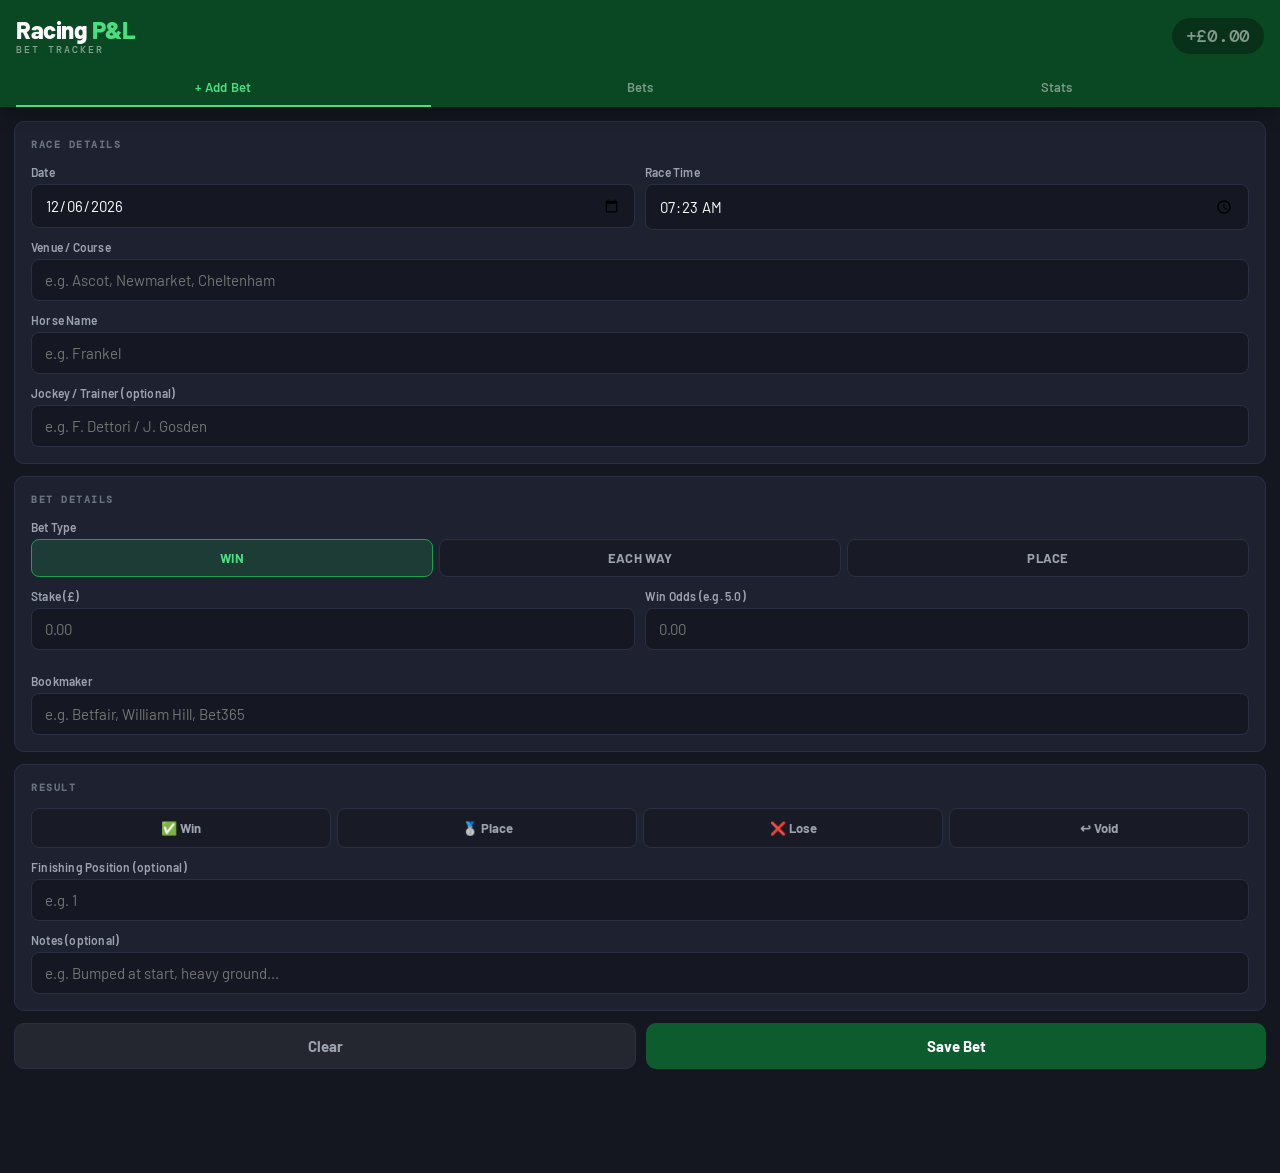
==== index.html @ 557e51cf "Rename racing-pl.html to index.html" ====
<!DOCTYPE html>
<html lang="en">
<head>
<meta charset="UTF-8">
<meta name="viewport" content="width=device-width, initial-scale=1.0, maximum-scale=1.0, user-scalable=no">
<meta name="apple-mobile-web-app-capable" content="yes">
<meta name="apple-mobile-web-app-status-bar-style" content="black-translucent">
<title>Racing P&L</title>
<style>
@import url('https://fonts.googleapis.com/css2?family=DM+Mono:ital,wght@0,300;0,400;0,500;1,400&family=Barlow:wght@400;500;600;700;800&display=swap');

:root {
  --turf:    #0d5c2e;
  --turf2:   #0a4824;
  --green:   #16a34a;
  --red:     #dc2626;
  --gold:    #ca8a04;
  --gold-lt: #fef9c3;
  --ink:     #0c0e12;
  --dark:    #141720;
  --card:    #1e2230;
  --line:    #2a2f42;
  --mist:    #6b7280;
  --fog:     #9ca3af;
  --paper:   #f4f6fb;
  --white:   #ffffff;
  --radius:  10px;
}

* { box-sizing: border-box; margin: 0; padding: 0; -webkit-tap-highlight-color: transparent; }

body {
  font-family: 'Barlow', sans-serif;
  background: var(--dark);
  color: var(--white);
  min-height: 100vh;
  padding-bottom: 90px;
}

/* ── HEADER ── */
header {
  background: var(--turf2);
  padding: 18px 16px 0;
  position: sticky;
  top: 0;
  z-index: 100;
  box-shadow: 0 2px 20px rgba(0,0,0,0.4);
}
.header-top {
  display: flex;
  justify-content: space-between;
  align-items: flex-start;
  margin-bottom: 14px;
}
.wordmark {
  font-size: 24px;
  font-weight: 800;
  letter-spacing: -0.5px;
  line-height: 1;
}
.wordmark em {
  font-style: normal;
  color: #4ade80;
}
.wordmark span {
  display: block;
  font-size: 10px;
  font-weight: 500;
  letter-spacing: 2px;
  text-transform: uppercase;
  color: rgba(255,255,255,0.5);
  margin-top: 3px;
  font-family: 'DM Mono', monospace;
}
.pl-pill {
  font-family: 'DM Mono', monospace;
  font-size: 18px;
  font-weight: 500;
  padding: 6px 14px;
  border-radius: 30px;
  background: rgba(0,0,0,0.3);
  letter-spacing: -0.3px;
}
.pl-pill.pos { color: #4ade80; }
.pl-pill.neg { color: #f87171; }
.pl-pill.zero { color: rgba(255,255,255,0.5); }

.tabs {
  display: flex;
  gap: 2px;
}
.tab {
  flex: 1;
  padding: 10px 4px;
  font-family: 'Barlow', sans-serif;
  font-size: 13px;
  font-weight: 600;
  color: rgba(255,255,255,0.45);
  background: none;
  border: none;
  border-bottom: 2px solid transparent;
  cursor: pointer;
  transition: all 0.2s;
  letter-spacing: 0.2px;
}
.tab.active {
  color: #4ade80;
  border-bottom-color: #4ade80;
}

/* ── VIEWS ── */
.view { display: none; padding: 14px; }
.view.active { display: block; }

/* ── CARDS ── */
.card {
  background: var(--card);
  border-radius: var(--radius);
  padding: 16px;
  margin-bottom: 12px;
  border: 1px solid var(--line);
}
.card-title {
  font-size: 10px;
  font-weight: 600;
  text-transform: uppercase;
  letter-spacing: 1.5px;
  color: var(--mist);
  font-family: 'DM Mono', monospace;
  margin-bottom: 14px;
}

/* ── FIELDS ── */
.field { margin-bottom: 12px; }
.field:last-child { margin-bottom: 0; }
label {
  display: block;
  font-size: 12px;
  font-weight: 600;
  color: var(--fog);
  margin-bottom: 5px;
  letter-spacing: 0.2px;
}
input[type="text"],
input[type="number"],
input[type="date"],
input[type="time"],
select {
  width: 100%;
  padding: 11px 13px;
  border: 1.5px solid var(--line);
  border-radius: 8px;
  font-family: 'Barlow', sans-serif;
  font-size: 15px;
  color: var(--white);
  background: rgba(0,0,0,0.3);
  outline: none;
  transition: border-color 0.15s;
  -webkit-appearance: none;
}
input:focus, select:focus {
  border-color: #4ade80;
  box-shadow: 0 0 0 3px rgba(74,222,128,0.12);
}
select option { background: var(--dark); color: var(--white); }

.row-2 { display: grid; grid-template-columns: 1fr 1fr; gap: 10px; }
.row-3 { display: grid; grid-template-columns: 1fr 1fr 1fr; gap: 8px; }

/* ── BET TYPE TOGGLE ── */
.bet-type-row {
  display: flex;
  gap: 6px;
  margin-bottom: 12px;
}
.bet-type-btn {
  flex: 1;
  padding: 10px 6px;
  border-radius: 8px;
  border: 1.5px solid var(--line);
  font-family: 'Barlow', sans-serif;
  font-size: 13px;
  font-weight: 700;
  cursor: pointer;
  background: rgba(0,0,0,0.2);
  color: var(--fog);
  transition: all 0.15s;
  letter-spacing: 0.3px;
}
.bet-type-btn.active-win   { background: rgba(22,163,74,0.2);  border-color: var(--green); color: #4ade80; }
.bet-type-btn.active-ew    { background: rgba(202,138,4,0.2);  border-color: var(--gold);  color: #fbbf24; }
.bet-type-btn.active-place { background: rgba(59,130,246,0.2); border-color: #3b82f6;      color: #60a5fa; }

/* ── RESULT BUTTONS ── */
.result-row { display: flex; gap: 6px; }
.result-btn {
  flex: 1;
  padding: 11px 4px;
  border-radius: 8px;
  border: 1.5px solid var(--line);
  font-family: 'Barlow', sans-serif;
  font-size: 13px;
  font-weight: 700;
  cursor: pointer;
  background: rgba(0,0,0,0.2);
  color: var(--fog);
  transition: all 0.15s;
}
.result-btn.sel-win   { background: rgba(22,163,74,0.25);  border-color: var(--green); color: #4ade80; }
.result-btn.sel-place { background: rgba(202,138,4,0.25);  border-color: var(--gold);  color: #fbbf24; }
.result-btn.sel-lose  { background: rgba(220,38,38,0.25);  border-color: var(--red);   color: #f87171; }
.result-btn.sel-void  { background: rgba(107,114,128,0.25);border-color: var(--mist);  color: var(--fog); }

/* ── E/W SECTION ── */
.ew-box {
  background: rgba(202,138,4,0.08);
  border: 1px solid rgba(202,138,4,0.25);
  border-radius: 8px;
  padding: 12px;
  margin-top: 10px;
}
.ew-box .card-title { color: #fbbf24; margin-bottom: 10px; }

/* ── RETURN PREVIEW ── */
.return-preview {
  background: rgba(74,222,128,0.08);
  border: 1px solid rgba(74,222,128,0.2);
  border-radius: 8px;
  padding: 12px 14px;
  margin-top: 10px;
  display: flex;
  justify-content: space-between;
  align-items: center;
}
.return-preview .lbl { font-size: 12px; color: var(--fog); font-weight: 600; }
.return-preview .val {
  font-family: 'DM Mono', monospace;
  font-size: 18px;
  font-weight: 500;
  color: #4ade80;
}

/* ── BUTTONS ── */
.btn-row { display: flex; gap: 10px; margin-top: 4px; }
.btn {
  flex: 1;
  padding: 13px;
  border-radius: 10px;
  border: none;
  font-family: 'Barlow', sans-serif;
  font-size: 15px;
  font-weight: 700;
  cursor: pointer;
  transition: all 0.15s;
}
.btn-primary { background: var(--turf); color: var(--white); }
.btn-primary:active { background: var(--turf2); }
.btn-ghost { background: rgba(255,255,255,0.07); color: var(--fog); border: 1.5px solid var(--line); }
.btn-danger { background: rgba(220,38,38,0.15); color: #f87171; border: 1.5px solid rgba(220,38,38,0.3); }

/* ── TOAST ── */
.toast {
  position: fixed;
  bottom: 100px;
  left: 50%;
  transform: translateX(-50%) translateY(16px);
  background: var(--card);
  color: var(--white);
  border: 1px solid var(--line);
  padding: 10px 20px;
  border-radius: 30px;
  font-size: 13px;
  font-weight: 600;
  opacity: 0;
  transition: all 0.25s;
  pointer-events: none;
  white-space: nowrap;
  z-index: 300;
}
.toast.show { opacity: 1; transform: translateX(-50%) translateY(0); }

/* ── STATS STRIP ── */
.stats-strip {
  display: grid;
  grid-template-columns: repeat(4, 1fr);
  gap: 8px;
  margin-bottom: 12px;
}
.stat-box {
  background: var(--card);
  border: 1px solid var(--line);
  border-radius: var(--radius);
  padding: 12px 8px;
  text-align: center;
}
.stat-num {
  font-family: 'DM Mono', monospace;
  font-size: 17px;
  font-weight: 500;
  line-height: 1;
  margin-bottom: 4px;
}
.stat-num.pos { color: #4ade80; }
.stat-num.neg { color: #f87171; }
.stat-num.neu { color: var(--white); }
.stat-lbl {
  font-size: 9px;
  font-weight: 600;
  text-transform: uppercase;
  letter-spacing: 0.8px;
  color: var(--mist);
}

/* ── BET LIST ── */
.search-bar { position: relative; margin-bottom: 10px; }
.search-bar input { padding-left: 36px; }
.search-icon {
  position: absolute;
  left: 11px;
  top: 50%;
  transform: translateY(-50%);
  color: var(--mist);
  pointer-events: none;
}
.filter-row {
  display: flex;
  gap: 6px;
  overflow-x: auto;
  margin-bottom: 12px;
  padding-bottom: 2px;
  scrollbar-width: none;
}
.filter-row::-webkit-scrollbar { display: none; }
.fchip {
  flex-shrink: 0;
  padding: 5px 12px;
  border-radius: 20px;
  border: 1.5px solid var(--line);
  font-size: 12px;
  font-weight: 600;
  color: var(--fog);
  background: var(--card);
  cursor: pointer;
  transition: all 0.15s;
}
.fchip.active { background: var(--turf); color: var(--white); border-color: var(--turf); }

.bet-card {
  background: var(--card);
  border: 1px solid var(--line);
  border-radius: var(--radius);
  padding: 14px;
  margin-bottom: 10px;
  cursor: pointer;
  transition: transform 0.1s;
  border-left: 4px solid var(--line);
}
.bet-card:active { transform: scale(0.99); }
.bet-card.win   { border-left-color: var(--green); }
.bet-card.place { border-left-color: var(--gold); }
.bet-card.lose  { border-left-color: var(--red); }
.bet-card.void  { border-left-color: var(--mist); }

.bc-top {
  display: flex;
  justify-content: space-between;
  align-items: flex-start;
  margin-bottom: 6px;
}
.bc-horse {
  font-size: 16px;
  font-weight: 700;
  flex: 1;
  padding-right: 8px;
  line-height: 1.2;
}
.bc-pl {
  font-family: 'DM Mono', monospace;
  font-size: 16px;
  font-weight: 500;
  white-space: nowrap;
}
.bc-pl.pos { color: #4ade80; }
.bc-pl.neg { color: #f87171; }
.bc-pl.neu { color: var(--fog); }

.bc-meta {
  font-size: 12px;
  color: var(--mist);
  margin-bottom: 6px;
  font-family: 'DM Mono', monospace;
}
.bc-row {
  display: flex;
  gap: 6px;
  flex-wrap: wrap;
}
.bc-badge {
  font-size: 11px;
  font-weight: 700;
  padding: 2px 8px;
  border-radius: 6px;
  font-family: 'DM Mono', monospace;
  letter-spacing: 0.3px;
}
.badge-win   { background: rgba(22,163,74,0.2);  color: #4ade80; }
.badge-place { background: rgba(202,138,4,0.2);  color: #fbbf24; }
.badge-lose  { background: rgba(220,38,38,0.2);  color: #f87171; }
.badge-void  { background: rgba(107,114,128,0.2);color: var(--fog); }
.badge-ew    { background: rgba(202,138,4,0.15); color: #fbbf24; }
.badge-type  { background: rgba(255,255,255,0.07); color: var(--fog); }

/* ── EMPTY STATE ── */
.empty-state {
  text-align: center;
  padding: 60px 20px;
  color: var(--mist);
}
.empty-state .icon { font-size: 48px; margin-bottom: 14px; opacity: 0.4; }
.empty-state h3 { font-size: 16px; font-weight: 700; margin-bottom: 6px; color: var(--fog); }
.empty-state p  { font-size: 13px; }

/* ── DETAIL ── */
.back-btn {
  display: flex;
  align-items: center;
  gap: 6px;
  background: none;
  border: none;
  font-family: 'Barlow', sans-serif;
  font-size: 14px;
  font-weight: 600;
  color: #4ade80;
  cursor: pointer;
  padding: 0;
  margin-bottom: 16px;
}
.detail-hero {
  background: linear-gradient(135deg, var(--turf2), #0f2d1a);
  border: 1px solid rgba(74,222,128,0.15);
  border-radius: var(--radius);
  padding: 20px;
  margin-bottom: 12px;
}
.dh-horse { font-size: 22px; font-weight: 800; margin-bottom: 4px; }
.dh-meta  { font-size: 13px; color: rgba(255,255,255,0.55); font-family: 'DM Mono', monospace; }
.dh-pl {
  font-family: 'DM Mono', monospace;
  font-size: 36px;
  font-weight: 400;
  margin-top: 14px;
  line-height: 1;
}
.dh-pl.pos { color: #4ade80; }
.dh-pl.neg { color: #f87171; }
.dh-pl.neu { color: var(--fog); }

.detail-row {
  display: flex;
  justify-content: space-between;
  align-items: center;
  padding: 11px 0;
  border-bottom: 1px solid var(--line);
  font-size: 14px;
}
.detail-row:last-child { border-bottom: none; }
.dr-label { color: var(--mist); font-weight: 600; font-size: 12px; }
.dr-value { font-weight: 600; font-family: 'DM Mono', monospace; font-size: 14px; }

/* ── MODAL ── */
.modal-overlay {
  display: none;
  position: fixed;
  inset: 0;
  background: rgba(0,0,0,0.65);
  z-index: 300;
  align-items: flex-end;
}
.modal-overlay.open { display: flex; }
.modal {
  background: var(--card);
  border: 1px solid var(--line);
  border-radius: 20px 20px 0 0;
  padding: 20px;
  width: 100%;
}
.modal h3 { font-size: 16px; font-weight: 700; margin-bottom: 14px; }
.modal-actions { display: flex; flex-direction: column; gap: 8px; }

/* ── P&L CHART ── */
.pl-chart-wrap {
  position: relative;
  height: 120px;
  margin: 4px 0 8px;
}
canvas#plChart { width: 100% !important; height: 120px !important; }

/* ── VENUE BREAKDOWN ── */
.venue-row {
  display: flex;
  justify-content: space-between;
  align-items: center;
  padding: 9px 0;
  border-bottom: 1px solid var(--line);
  font-size: 13px;
}
.venue-row:last-child { border-bottom: none; }
.vr-name { font-weight: 600; }
.vr-stats { font-family: 'DM Mono', monospace; font-size: 12px; color: var(--mist); }
.vr-pl { font-family: 'DM Mono', monospace; font-size: 13px; font-weight: 500; }
.vr-pl.pos { color: #4ade80; }
.vr-pl.neg { color: #f87171; }
</style>
</head>
<body>

<header>
  <div class="header-top">
    <div class="wordmark">
      Racing <em>P&L</em>
      <span>Bet Tracker</span>
    </div>
    <div class="pl-pill zero" id="headerPL">£0.00</div>
  </div>
  <div class="tabs">
    <button class="tab active" onclick="switchTab('add')">+ Add Bet</button>
    <button class="tab" onclick="switchTab('bets')">Bets</button>
    <button class="tab" onclick="switchTab('stats')">Stats</button>
  </div>
</header>

<!-- ══════════════════════════════
     TAB 1 — ADD BET
══════════════════════════════ -->
<div class="view active" id="view-add">

  <div class="card">
    <div class="card-title">Race Details</div>

    <div class="row-2">
      <div class="field">
        <label>Date</label>
        <input type="date" id="f-date">
      </div>
      <div class="field">
        <label>Race Time</label>
        <input type="time" id="f-time">
      </div>
    </div>

    <div class="field">
      <label>Venue / Course</label>
      <input type="text" id="f-venue" placeholder="e.g. Ascot, Newmarket, Cheltenham" list="venue-list">
      <datalist id="venue-list">
        <option>Ascot</option><option>Cheltenham</option><option>Newmarket</option>
        <option>Epsom</option><option>Goodwood</option><option>Sandown</option>
        <option>Kempton</option><option>Haydock</option><option>York</option>
        <option>Doncaster</option><option>Leicester</option><option>Lingfield</option>
        <option>Windsor</option><option>Brighton</option><option>Chepstow</option>
        <option>Exeter</option><option>Huntingdon</option><option>Nottingham</option>
      </datalist>
    </div>

    <div class="field">
      <label>Horse Name</label>
      <input type="text" id="f-horse" placeholder="e.g. Frankel">
    </div>

    <div class="field">
      <label>Jockey / Trainer (optional)</label>
      <input type="text" id="f-jockey" placeholder="e.g. F. Dettori / J. Gosden">
    </div>
  </div>

  <div class="card">
    <div class="card-title">Bet Details</div>

    <div class="field">
      <label>Bet Type</label>
      <div class="bet-type-row">
        <button class="bet-type-btn active-win" data-type="win"   onclick="setBetType('win')">WIN</button>
        <button class="bet-type-btn"            data-type="ew"    onclick="setBetType('ew')">EACH WAY</button>
        <button class="bet-type-btn"            data-type="place" onclick="setBetType('place')">PLACE</button>
      </div>
    </div>

    <div class="row-2">
      <div class="field">
        <label>Stake (£)</label>
        <input type="number" id="f-stake" placeholder="0.00" min="0" step="0.50" oninput="calcReturn()">
      </div>
      <div class="field">
        <label>Win Odds (e.g. 5.0)</label>
        <input type="number" id="f-odds" placeholder="0.00" min="1" step="0.25" oninput="calcReturn()">
      </div>
    </div>

    <!-- E/W fields -->
    <div class="ew-box" id="ewBox" style="display:none">
      <div class="card-title">Each Way Terms</div>
      <div class="row-3">
        <div class="field">
          <label>Place Fraction</label>
          <select id="f-ewfrac" onchange="calcReturn()">
            <option value="0.2">1/5</option>
            <option value="0.25" selected>1/4</option>
            <option value="0.333">1/3</option>
            <option value="0.5">1/2</option>
          </select>
        </div>
        <div class="field">
          <label>Places Paid</label>
          <select id="f-ewplaces" onchange="calcReturn()">
            <option value="2">2</option>
            <option value="3" selected>3</option>
            <option value="4">4</option>
            <option value="5">5</option>
          </select>
        </div>
        <div class="field">
          <label>Place Pos.</label>
          <input type="number" id="f-ewpos" placeholder="e.g. 2" min="1" max="10" oninput="calcReturn()">
        </div>
      </div>
    </div>

    <div class="return-preview" id="returnPreview" style="display:none">
      <span class="lbl">Potential return</span>
      <span class="val" id="potReturn">£0.00</span>
    </div>

    <div class="field" style="margin-top:12px">
      <label>Bookmaker</label>
      <input type="text" id="f-bookie" placeholder="e.g. Betfair, William Hill, Bet365" list="bookie-list">
      <datalist id="bookie-list">
        <option>Betfair</option><option>William Hill</option><option>Bet365</option>
        <option>Paddy Power</option><option>Ladbrokes</option><option>Coral</option>
        <option>Sky Bet</option><option>Betfred</option><option>BoyleSports</option>
      </datalist>
    </div>
  </div>

  <div class="card">
    <div class="card-title">Result</div>
    <div class="result-row">
      <button class="result-btn" data-result="win"   onclick="setResult('win')">✅ Win</button>
      <button class="result-btn" data-result="place" onclick="setResult('place')">🥈 Place</button>
      <button class="result-btn" data-result="lose"  onclick="setResult('lose')">❌ Lose</button>
      <button class="result-btn" data-result="void"  onclick="setResult('void')">↩ Void</button>
    </div>

    <div class="field" style="margin-top:12px">
      <label>Finishing Position (optional)</label>
      <input type="number" id="f-pos" placeholder="e.g. 1" min="1" max="40">
    </div>

    <div class="field">
      <label>Notes (optional)</label>
      <input type="text" id="f-notes" placeholder="e.g. Bumped at start, heavy ground...">
    </div>
  </div>

  <div class="btn-row">
    <button class="btn btn-ghost" onclick="clearForm()">Clear</button>
    <button class="btn btn-primary" onclick="saveBet()">Save Bet</button>
  </div>

</div>

<!-- ══════════════════════════════
     TAB 2 — BETS LIST
══════════════════════════════ -->
<div class="view" id="view-bets">

  <div class="search-bar">
    <span class="search-icon">
      <svg width="15" height="15" viewBox="0 0 24 24" fill="none" stroke="currentColor" stroke-width="2.5"><circle cx="11" cy="11" r="8"/><path d="m21 21-4.35-4.35"/></svg>
    </span>
    <input type="text" id="searchInput" placeholder="Search horse, venue, bookie..." oninput="renderBetsList()">
  </div>

  <div class="filter-row">
    <button class="fchip active" onclick="setFilter('all',this)">All</button>
    <button class="fchip" onclick="setFilter('win',this)">✅ Win</button>
    <button class="fchip" onclick="setFilter('place',this)">🥈 Place</button>
    <button class="fchip" onclick="setFilter('lose',this)">❌ Lose</button>
    <button class="fchip" onclick="setFilter('ew',this)">E/W</button>
    <button class="fchip" onclick="setFilter('void',this)">Void</button>
  </div>

  <div id="betsList"></div>

</div>

<!-- ══════════════════════════════
     TAB 3 — STATS
══════════════════════════════ -->
<div class="view" id="view-stats">

  <div class="stats-strip" id="statsStrip">
    <div class="stat-box"><div class="stat-num neu" id="s-bets">0</div><div class="stat-lbl">Bets</div></div>
    <div class="stat-box"><div class="stat-num neu" id="s-sr">0%</div><div class="stat-lbl">Win Rate</div></div>
    <div class="stat-box"><div class="stat-num neu" id="s-staked">£0</div><div class="stat-lbl">Staked</div></div>
    <div class="stat-box"><div class="stat-num neu" id="s-roi">0%</div><div class="stat-lbl">ROI</div></div>
  </div>

  <div class="card">
    <div class="card-title">P&L Over Time</div>
    <div class="pl-chart-wrap">
      <canvas id="plChart"></canvas>
    </div>
  </div>

  <div class="card">
    <div class="card-title">By Venue</div>
    <div id="venueBreakdown"><p style="color:var(--mist);font-size:13px">No data yet</p></div>
  </div>

  <div class="card">
    <div class="card-title">By Bookmaker</div>
    <div id="bookieBreakdown"><p style="color:var(--mist);font-size:13px">No data yet</p></div>
  </div>

  <div class="card">
    <div class="card-title">Data</div>
    <div class="btn-row">
      <button class="btn btn-ghost" onclick="exportData()">Export JSON</button>
      <button class="btn btn-ghost" onclick="document.getElementById('importFile').click()">Import JSON</button>
    </div>
    <input type="file" id="importFile" accept=".json" style="display:none" onchange="importData(event)">
  </div>

</div>

<!-- ══════════════════════════════
     DETAIL VIEW
══════════════════════════════ -->
<div class="view" id="view-detail" style="display:none; padding:14px;">
  <button class="back-btn" onclick="backToList()">
    <svg width="16" height="16" viewBox="0 0 24 24" fill="none" stroke="currentColor" stroke-width="2.5"><path d="M19 12H5M12 19l-7-7 7-7"/></svg>
    Back
  </button>
  <div id="detailContent"></div>
</div>

<!-- Modal -->
<div class="modal-overlay" id="betModal">
  <div class="modal">
    <h3 id="modalHorse">Options</h3>
    <div class="modal-actions">
      <button class="btn btn-ghost"   onclick="editBetFromModal()">Edit Bet</button>
      <button class="btn btn-danger"  onclick="deleteBetFromModal()">Delete Bet</button>
      <button class="btn btn-ghost"   onclick="closeModal()">Cancel</button>
    </div>
  </div>
</div>

<div class="toast" id="toast"></div>

<script>
// ══════════════════════════
// STATE
// ══════════════════════════
let bets = [];
let betType   = 'win';
let result    = '';
let activeFilter = 'all';
let modalBetId = null;

// ══════════════════════════
// INIT
// ══════════════════════════
document.addEventListener('DOMContentLoaded', () => {
  loadBets();
  const today = new Date().toISOString().split('T')[0];
  document.getElementById('f-date').value = today;
  const now = new Date();
  document.getElementById('f-time').value = `${String(now.getHours()).padStart(2,'0')}:${String(now.getMinutes()).padStart(2,'0')}`;
  updateHeaderPL();
});

// ══════════════════════════
// TABS
// ══════════════════════════
function switchTab(name) {
  document.querySelectorAll('.tab').forEach((t,i) => {
    t.classList.toggle('active', ['add','bets','stats'][i] === name);
  });
  document.querySelectorAll('.view:not(#view-detail)').forEach(v => {
    v.classList.remove('active'); v.style.display = '';
  });
  document.getElementById('view-detail').style.display = 'none';
  const t = document.getElementById('view-' + name);
  t.classList.add('active');
  if (name === 'bets')  renderBetsList();
  if (name === 'stats') renderStats();
}

// ══════════════════════════
// BET TYPE
// ══════════════════════════
function setBetType(type) {
  betType = type;
  document.querySelectorAll('.bet-type-btn').forEach(b => {
    b.className = 'bet-type-btn';
    if (b.dataset.type === type) {
      b.classList.add(type === 'win' ? 'active-win' : type === 'ew' ? 'active-ew' : 'active-place');
    }
  });
  document.getElementById('ewBox').style.display = type === 'ew' ? 'block' : 'none';
  calcReturn();
}

function setResult(r) {
  result = result === r ? '' : r;
  document.querySelectorAll('.result-btn').forEach(b => {
    b.className = 'result-btn';
    if (b.dataset.result === result) b.classList.add('sel-' + result);
  });
}

// ══════════════════════════
// RETURN CALCULATOR
// ══════════════════════════
function calcReturn() {
  const stake = parseFloat(document.getElementById('f-stake').value) || 0;
  const odds  = parseFloat(document.getElementById('f-odds').value) || 0;
  const prev  = document.getElementById('returnPreview');

  if (!stake || !odds) { prev.style.display = 'none'; return; }

  let ret = 0;
  if (betType === 'win') {
    ret = stake * odds;
  } else if (betType === 'place') {
    const frac = parseFloat(document.getElementById('f-ewfrac')?.value || 0.25);
    ret = stake * (1 + (odds - 1) * frac);
  } else if (betType === 'ew') {
    const frac = parseFloat(document.getElementById('f-ewfrac').value || 0.25);
    const winRet   = stake * odds;
    const placeRet = stake * (1 + (odds - 1) * frac);
    ret = winRet + placeRet;
  }

  document.getElementById('potReturn').textContent = '£' + ret.toFixed(2);
  prev.style.display = 'flex';
}

// ══════════════════════════
// CALCULATE P&L
// ══════════════════════════
function calcPL(bet) {
  const stake = bet.stake;
  const odds  = bet.odds;

  if (bet.result === 'void') return 0;

  if (bet.betType === 'win') {
    if (bet.result === 'win')  return stake * odds - stake;
    if (bet.result === 'lose') return -stake;
    return 0;
  }

  if (bet.betType === 'place') {
    const frac = bet.ewFrac || 0.25;
    if (bet.result === 'win' || bet.result === 'place') {
      return stake * (1 + (odds - 1) * frac) - stake;
    }
    return -stake;
  }

  if (bet.betType === 'ew') {
    const frac      = bet.ewFrac || 0.25;
    const places    = bet.ewPlaces || 3;
    const pos       = bet.ewPos;
    const totalStake = stake * 2; // E/W = 2x stake

    if (bet.result === 'win') {
      const winRet   = stake * odds;
      const placeRet = stake * (1 + (odds - 1) * frac);
      return winRet + placeRet - totalStake;
    }
    if (bet.result === 'place') {
      // Win leg lost, place leg won
      const placeRet = stake * (1 + (odds - 1) * frac);
      return placeRet - totalStake;
    }
    if (bet.result === 'lose') return -totalStake;
    return 0;
  }

  return 0;
}

function effectiveStake(bet) {
  return bet.betType === 'ew' ? bet.stake * 2 : bet.stake;
}

// ══════════════════════════
// SAVE
// ══════════════════════════
function saveBet() {
  const horse = document.getElementById('f-horse').value.trim();
  const venue = document.getElementById('f-venue').value.trim();
  const stake = parseFloat(document.getElementById('f-stake').value);
  const odds  = parseFloat(document.getElementById('f-odds').value);

  if (!horse)         { showToast('Enter a horse name'); return; }
  if (!venue)         { showToast('Enter a venue'); return; }
  if (!stake || stake <= 0) { showToast('Enter a valid stake'); return; }
  if (!odds  || odds  <= 1) { showToast('Enter valid odds (e.g. 5.0)'); return; }
  if (!result)        { showToast('Select a result'); return; }

  const bet = {
    id:       Date.now().toString(),
    date:     document.getElementById('f-date').value,
    time:     document.getElementById('f-time').value,
    venue,
    horse,
    jockey:   document.getElementById('f-jockey').value.trim(),
    betType,
    stake,
    odds,
    ewFrac:   betType === 'ew' ? parseFloat(document.getElementById('f-ewfrac').value) : null,
    ewPlaces: betType === 'ew' ? parseInt(document.getElementById('f-ewplaces').value) : null,
    ewPos:    betType === 'ew' ? parseInt(document.getElementById('f-ewpos').value) || null : null,
    bookie:   document.getElementById('f-bookie').value.trim(),
    result,
    pos:      parseInt(document.getElementById('f-pos').value) || null,
    notes:    document.getElementById('f-notes').value.trim(),
    created:  new Date().toISOString(),
  };

  const editId = document.getElementById('view-add').dataset.editId;
  if (editId) {
    const idx = bets.findIndex(b => b.id === editId);
    if (idx > -1) { bet.id = editId; bet.created = bets[idx].created; bets[idx] = bet; }
    delete document.getElementById('view-add').dataset.editId;
    showToast('Bet updated ✓');
  } else {
    bets.unshift(bet);
    showToast('Bet saved ✓');
  }

  persistBets();
  clearForm();
  updateHeaderPL();
}

function clearForm() {
  ['f-horse','f-venue','f-jockey','f-stake','f-odds','f-bookie','f-pos','f-notes','f-ewpos'].forEach(id => {
    const el = document.getElementById(id);
    if (el) el.value = '';
  });
  const today = new Date().toISOString().split('T')[0];
  document.getElementById('f-date').value = today;
  const now = new Date();
  document.getElementById('f-time').value = `${String(now.getHours()).padStart(2,'0')}:${String(now.getMinutes()).padStart(2,'0')}`;
  setBetType('win');
  result = '';
  document.querySelectorAll('.result-btn').forEach(b => b.className = 'result-btn');
  document.getElementById('returnPreview').style.display = 'none';
  delete document.getElementById('view-add').dataset.editId;
}

// ══════════════════════════
// PERSIST
// ══════════════════════════
function persistBets() { localStorage.setItem('racing_pl_bets', JSON.stringify(bets)); }
function loadBets() {
  try { bets = JSON.parse(localStorage.getItem('racing_pl_bets') || '[]'); } catch { bets = []; }
}

// ══════════════════════════
// HEADER P&L
// ══════════════════════════
function updateHeaderPL() {
  const total = bets.reduce((s, b) => s + calcPL(b), 0);
  const el = document.getElementById('headerPL');
  el.textContent = (total >= 0 ? '+' : '') + '£' + total.toFixed(2);
  el.className = 'pl-pill ' + (total > 0 ? 'pos' : total < 0 ? 'neg' : 'zero');
}

// ══════════════════════════
// LIST
// ══════════════════════════
function setFilter(f, btn) {
  activeFilter = f;
  document.querySelectorAll('.fchip').forEach(c => c.classList.remove('active'));
  btn.classList.add('active');
  renderBetsList();
}

function renderBetsList() {
  const q = (document.getElementById('searchInput').value || '').toLowerCase();
  let filtered = bets.filter(b => {
    const text = [b.horse, b.venue, b.bookie, b.jockey, b.notes].join(' ').toLowerCase();
    if (q && !text.includes(q)) return false;
    if (activeFilter === 'win')   return b.result === 'win';
    if (activeFilter === 'place') return b.result === 'place';
    if (activeFilter === 'lose')  return b.result === 'lose';
    if (activeFilter === 'void')  return b.result === 'void';
    if (activeFilter === 'ew')    return b.betType === 'ew';
    return true;
  });

  const el = document.getElementById('betsList');
  if (!filtered.length) {
    el.innerHTML = `<div class="empty-state"><div class="icon">🏇</div><h3>No bets yet</h3><p>Tap <strong>+ Add Bet</strong> to get started</p></div>`;
    return;
  }

  el.innerHTML = filtered.map(b => {
    const pl = calcPL(b);
    const plStr = (pl >= 0 ? '+' : '') + '£' + pl.toFixed(2);
    const plCls = pl > 0 ? 'pos' : pl < 0 ? 'neg' : 'neu';
    const typeLabel = b.betType === 'ew' ? 'E/W' : b.betType.toUpperCase();
    const oddsLabel = b.odds + '/1';
    return `
    <div class="bet-card ${b.result}" onclick="openDetail('${b.id}')">
      <div class="bc-top">
        <div class="bc-horse">${esc(b.horse)}</div>
        <div class="bc-pl ${plCls}">${b.result === 'void' ? 'VOID' : plStr}</div>
      </div>
      <div class="bc-meta">${fmtDate(b.date)} ${b.time ? b.time : ''} · ${esc(b.venue)}</div>
      <div class="bc-row">
        <span class="bc-badge badge-${b.result}">${b.result.toUpperCase()}</span>
        <span class="bc-badge badge-type">${typeLabel}</span>
        <span class="bc-badge badge-type">@${b.odds}</span>
        <span class="bc-badge badge-type">£${effectiveStake(b).toFixed(2)}</span>
        ${b.bookie ? `<span class="bc-badge badge-type">${esc(b.bookie)}</span>` : ''}
      </div>
    </div>`;
  }).join('');
}

// ══════════════════════════
// DETAIL
// ══════════════════════════
function openDetail(id) {
  const b = bets.find(x => x.id === id);
  if (!b) return;
  const pl = calcPL(b);
  const plStr = (pl >= 0 ? '+' : '') + '£' + pl.toFixed(2);
  const plCls = pl > 0 ? 'pos' : pl < 0 ? 'neg' : 'neu';

  const ewTerms = b.betType === 'ew'
    ? `${fractionLabel(b.ewFrac)} odds, ${b.ewPlaces} places${b.ewPos ? ', finished ' + b.ewPos : ''}`
    : '—';

  document.getElementById('detailContent').innerHTML = `
    <div class="detail-hero">
      <div class="dh-horse">${esc(b.horse)}</div>
      <div class="dh-meta">${fmtDate(b.date)}${b.time ? ' · ' + b.time : ''} · ${esc(b.venue)}</div>
      <div class="dh-pl ${plCls}">${b.result === 'void' ? 'VOID' : plStr}</div>
    </div>

    <div class="card">
      ${dr('Result',    b.result.toUpperCase())}
      ${dr('Bet Type',  b.betType === 'ew' ? 'Each Way' : b.betType === 'win' ? 'Win' : 'Place')}
      ${dr('Odds',      b.odds + '/1')}
      ${dr('Stake',     '£' + b.stake.toFixed(2))}
      ${dr('Total Staked', '£' + effectiveStake(b).toFixed(2))}
      ${b.betType === 'ew' ? dr('E/W Terms', ewTerms) : ''}
      ${dr('P&L',       b.result === 'void' ? 'VOID' : plStr)}
      ${b.pos    ? dr('Finished', b.pos + getSuffix(b.pos)) : ''}
      ${b.jockey ? dr('Jockey / Trainer', b.jockey) : ''}
      ${b.bookie ? dr('Bookmaker', b.bookie) : ''}
      ${b.notes  ? dr('Notes', b.notes) : ''}
    </div>

    <div class="btn-row">
      <button class="btn btn-ghost"  onclick="openModal('${b.id}')">Options</button>
      <button class="btn btn-primary" onclick="editBet('${b.id}')">Edit</button>
    </div>
  `;

  document.querySelectorAll('.view').forEach(v => { v.classList.remove('active'); v.style.display = ''; });
  const dv = document.getElementById('view-detail');
  dv.style.display = 'block';
  dv.classList.add('active');
  window.scrollTo(0,0);
}

function dr(label, value) {
  return `<div class="detail-row"><span class="dr-label">${label}</span><span class="dr-value">${esc(String(value))}</span></div>`;
}

function backToList() {
  document.getElementById('view-detail').style.display = 'none';
  document.getElementById('view-detail').classList.remove('active');
  switchTab('bets');
}

// ══════════════════════════
// EDIT / DELETE
// ══════════════════════════
function editBet(id) {
  const b = bets.find(x => x.id === id);
  if (!b) return;
  closeModal();

  document.getElementById('f-date').value   = b.date;
  document.getElementById('f-time').value   = b.time || '';
  document.getElementById('f-venue').value  = b.venue;
  document.getElementById('f-horse').value  = b.horse;
  document.getElementById('f-jockey').value = b.jockey || '';
  document.getElementById('f-stake').value  = b.stake;
  document.getElementById('f-odds').value   = b.odds;
  document.getElementById('f-bookie').value = b.bookie || '';
  document.getElementById('f-pos').value    = b.pos || '';
  document.getElementById('f-notes').value  = b.notes || '';

  setBetType(b.betType);
  if (b.betType === 'ew') {
    document.getElementById('f-ewfrac').value   = b.ewFrac || 0.25;
    document.getElementById('f-ewplaces').value = b.ewPlaces || 3;
    document.getElementById('f-ewpos').value    = b.ewPos || '';
  }

  result = b.result;
  document.querySelectorAll('.result-btn').forEach(btn => {
    btn.className = 'result-btn';
    if (btn.dataset.result === result) btn.classList.add('sel-' + result);
  });

  document.getElementById('view-add').dataset.editId = id;

  document.getElementById('view-detail').style.display = 'none';
  document.getElementById('view-detail').classList.remove('active');
  switchTab('add');
  calcReturn();
  window.scrollTo(0,0);
}

function deleteBet(id) {
  bets = bets.filter(b => b.id !== id);
  persistBets();
  updateHeaderPL();
  showToast('Bet deleted');
  closeModal();
  backToList();
}

// ══════════════════════════
// MODAL
// ══════════════════════════
function openModal(id) {
  modalBetId = id;
  const b = bets.find(x => x.id === id);
  document.getElementById('modalHorse').textContent = b ? b.horse : 'Options';
  document.getElementById('betModal').classList.add('open');
}
function closeModal() { document.getElementById('betModal').classList.remove('open'); }
function editBetFromModal()   { editBet(modalBetId); }
function deleteBetFromModal() { deleteBet(modalBetId); }
document.getElementById('betModal').addEventListener('click', e => {
  if (e.target === document.getElementById('betModal')) closeModal();
});

// ══════════════════════════
// STATS
// ══════════════════════════
function renderStats() {
  const settled = bets.filter(b => b.result !== 'void');
  const wins    = settled.filter(b => b.result === 'win').length;
  const totalPL = bets.reduce((s,b) => s + calcPL(b), 0);
  const staked  = settled.reduce((s,b) => s + effectiveStake(b), 0);
  const roi     = staked > 0 ? (totalPL / staked * 100) : 0;

  document.getElementById('s-bets').textContent = bets.length;
  document.getElementById('s-bets').className   = 'stat-num neu';

  document.getElementById('s-sr').textContent = settled.length ? Math.round(wins/settled.length*100)+'%' : '0%';
  document.getElementById('s-sr').className   = 'stat-num neu';

  document.getElementById('s-staked').textContent = '£'+Math.round(staked);
  document.getElementById('s-staked').className   = 'stat-num neu';

  const roiEl = document.getElementById('s-roi');
  roiEl.textContent = (roi >= 0 ? '+' : '') + roi.toFixed(1) + '%';
  roiEl.className   = 'stat-num ' + (roi > 0 ? 'pos' : roi < 0 ? 'neg' : 'neu');

  // P&L chart
  drawChart();

  // Venue breakdown
  renderBreakdown('venueBreakdown', 'venue');
  renderBreakdown('bookieBreakdown', 'bookie');
}

function renderBreakdown(elId, key) {
  const map = {};
  bets.forEach(b => {
    const k = b[key] || 'Unknown';
    if (!map[k]) map[k] = { bets: 0, pl: 0, staked: 0 };
    map[k].bets++;
    map[k].pl     += calcPL(b);
    map[k].staked += effectiveStake(b);
  });
  const sorted = Object.entries(map).sort((a,b) => b[1].pl - a[1].pl);
  const el = document.getElementById(elId);
  if (!sorted.length) { el.innerHTML = '<p style="color:var(--mist);font-size:13px">No data yet</p>'; return; }
  el.innerHTML = sorted.map(([name, d]) => `
    <div class="venue-row">
      <div>
        <div class="vr-name">${esc(name)}</div>
        <div class="vr-stats">${d.bets} bets · £${d.staked.toFixed(2)} staked</div>
      </div>
      <div class="vr-pl ${d.pl >= 0 ? 'pos' : 'neg'}">${d.pl >= 0 ? '+' : ''}£${d.pl.toFixed(2)}</div>
    </div>`).join('');
}

function drawChart() {
  const canvas = document.getElementById('plChart');
  const ctx    = canvas.getContext('2d');
  canvas.width  = canvas.offsetWidth * window.devicePixelRatio;
  canvas.height = 120 * window.devicePixelRatio;
  ctx.scale(window.devicePixelRatio, window.devicePixelRatio);
  const W = canvas.offsetWidth, H = 120;
  ctx.clearRect(0, 0, W, H);

  // Build running P&L
  const sorted = [...bets].sort((a,b) => (a.date+a.time) > (b.date+b.time) ? 1 : -1);
  if (sorted.length < 2) {
    ctx.fillStyle = 'rgba(107,114,128,0.5)';
    ctx.font = '13px Barlow, sans-serif';
    ctx.textAlign = 'center';
    ctx.fillText('Add more bets to see your P&L chart', W/2, H/2);
    return;
  }

  const points = [];
  let running = 0;
  points.push(0);
  sorted.forEach(b => { running += calcPL(b); points.push(running); });

  const min = Math.min(...points);
  const max = Math.max(...points);
  const range = max - min || 1;
  const pad = { t: 14, b: 14, l: 10, r: 10 };
  const iW = W - pad.l - pad.r;
  const iH = H - pad.t - pad.b;

  const px = (i) => pad.l + (i / (points.length - 1)) * iW;
  const py = (v) => pad.t + (1 - (v - min) / range) * iH;

  // Zero line
  if (min < 0 && max > 0) {
    ctx.strokeStyle = 'rgba(255,255,255,0.1)';
    ctx.lineWidth = 1;
    ctx.setLineDash([4,4]);
    const zy = py(0);
    ctx.beginPath(); ctx.moveTo(pad.l, zy); ctx.lineTo(W - pad.r, zy); ctx.stroke();
    ctx.setLineDash([]);
  }

  // Gradient fill
  const finalPL = points[points.length - 1];
  const grad = ctx.createLinearGradient(0, pad.t, 0, H - pad.b);
  if (finalPL >= 0) {
    grad.addColorStop(0, 'rgba(74,222,128,0.3)');
    grad.addColorStop(1, 'rgba(74,222,128,0.02)');
  } else {
    grad.addColorStop(0, 'rgba(248,113,113,0.02)');
    grad.addColorStop(1, 'rgba(248,113,113,0.3)');
  }

  ctx.beginPath();
  ctx.moveTo(px(0), py(points[0]));
  points.forEach((v, i) => { if (i > 0) ctx.lineTo(px(i), py(v)); });
  ctx.lineTo(px(points.length-1), H - pad.b);
  ctx.lineTo(px(0), H - pad.b);
  ctx.closePath();
  ctx.fillStyle = grad;
  ctx.fill();

  // Line
  ctx.beginPath();
  ctx.moveTo(px(0), py(points[0]));
  points.forEach((v, i) => { if (i > 0) ctx.lineTo(px(i), py(v)); });
  ctx.strokeStyle = finalPL >= 0 ? '#4ade80' : '#f87171';
  ctx.lineWidth = 2;
  ctx.lineJoin = 'round';
  ctx.stroke();

  // Final dot
  ctx.beginPath();
  ctx.arc(px(points.length-1), py(points[points.length-1]), 4, 0, Math.PI*2);
  ctx.fillStyle = finalPL >= 0 ? '#4ade80' : '#f87171';
  ctx.fill();
}

// ══════════════════════════
// IMPORT / EXPORT
// ══════════════════════════
function exportData() {
  const blob = new Blob([JSON.stringify(bets, null, 2)], {type:'application/json'});
  const url  = URL.createObjectURL(blob);
  const a    = document.createElement('a');
  a.href = url;
  a.download = `racing-pl-${new Date().toISOString().split('T')[0]}.json`;
  a.click();
  URL.revokeObjectURL(url);
}

function importData(e) {
  const file = e.target.files[0];
  if (!file) return;
  const reader = new FileReader();
  reader.onload = ev => {
    try {
      const imported = JSON.parse(ev.target.result);
      if (!Array.isArray(imported)) throw new Error();
      bets = [...imported, ...bets].filter((b,i,arr) => arr.findIndex(x=>x.id===b.id)===i);
      persistBets(); updateHeaderPL();
      showToast(`Imported ${imported.length} bets ✓`);
      renderStats();
    } catch { showToast('Invalid file'); }
  };
  reader.readAsText(file);
  e.target.value = '';
}

// ══════════════════════════
// HELPERS
// ══════════════════════════
function showToast(msg) {
  const t = document.getElementById('toast');
  t.textContent = msg;
  t.classList.add('show');
  setTimeout(() => t.classList.remove('show'), 2400);
}

function fmtDate(d) {
  if (!d) return '';
  const [y,m,day] = d.split('-');
  const months = ['Jan','Feb','Mar','Apr','May','Jun','Jul','Aug','Sep','Oct','Nov','Dec'];
  return `${parseInt(day)} ${months[parseInt(m)-1]} ${y}`;
}

function fractionLabel(f) {
  const map = {'0.2':'1/5','0.25':'1/4','0.333':'1/3','0.5':'1/2'};
  return map[String(f)] || String(f);
}

function getSuffix(n) {
  if (n===1) return 'st'; if (n===2) return 'nd'; if (n===3) return 'rd'; return 'th';
}

function esc(s) {
  return (s||'').replace(/&/g,'&amp;').replace(/</g,'&lt;').replace(/>/g,'&gt;');
}
</script>
</body>
</html>
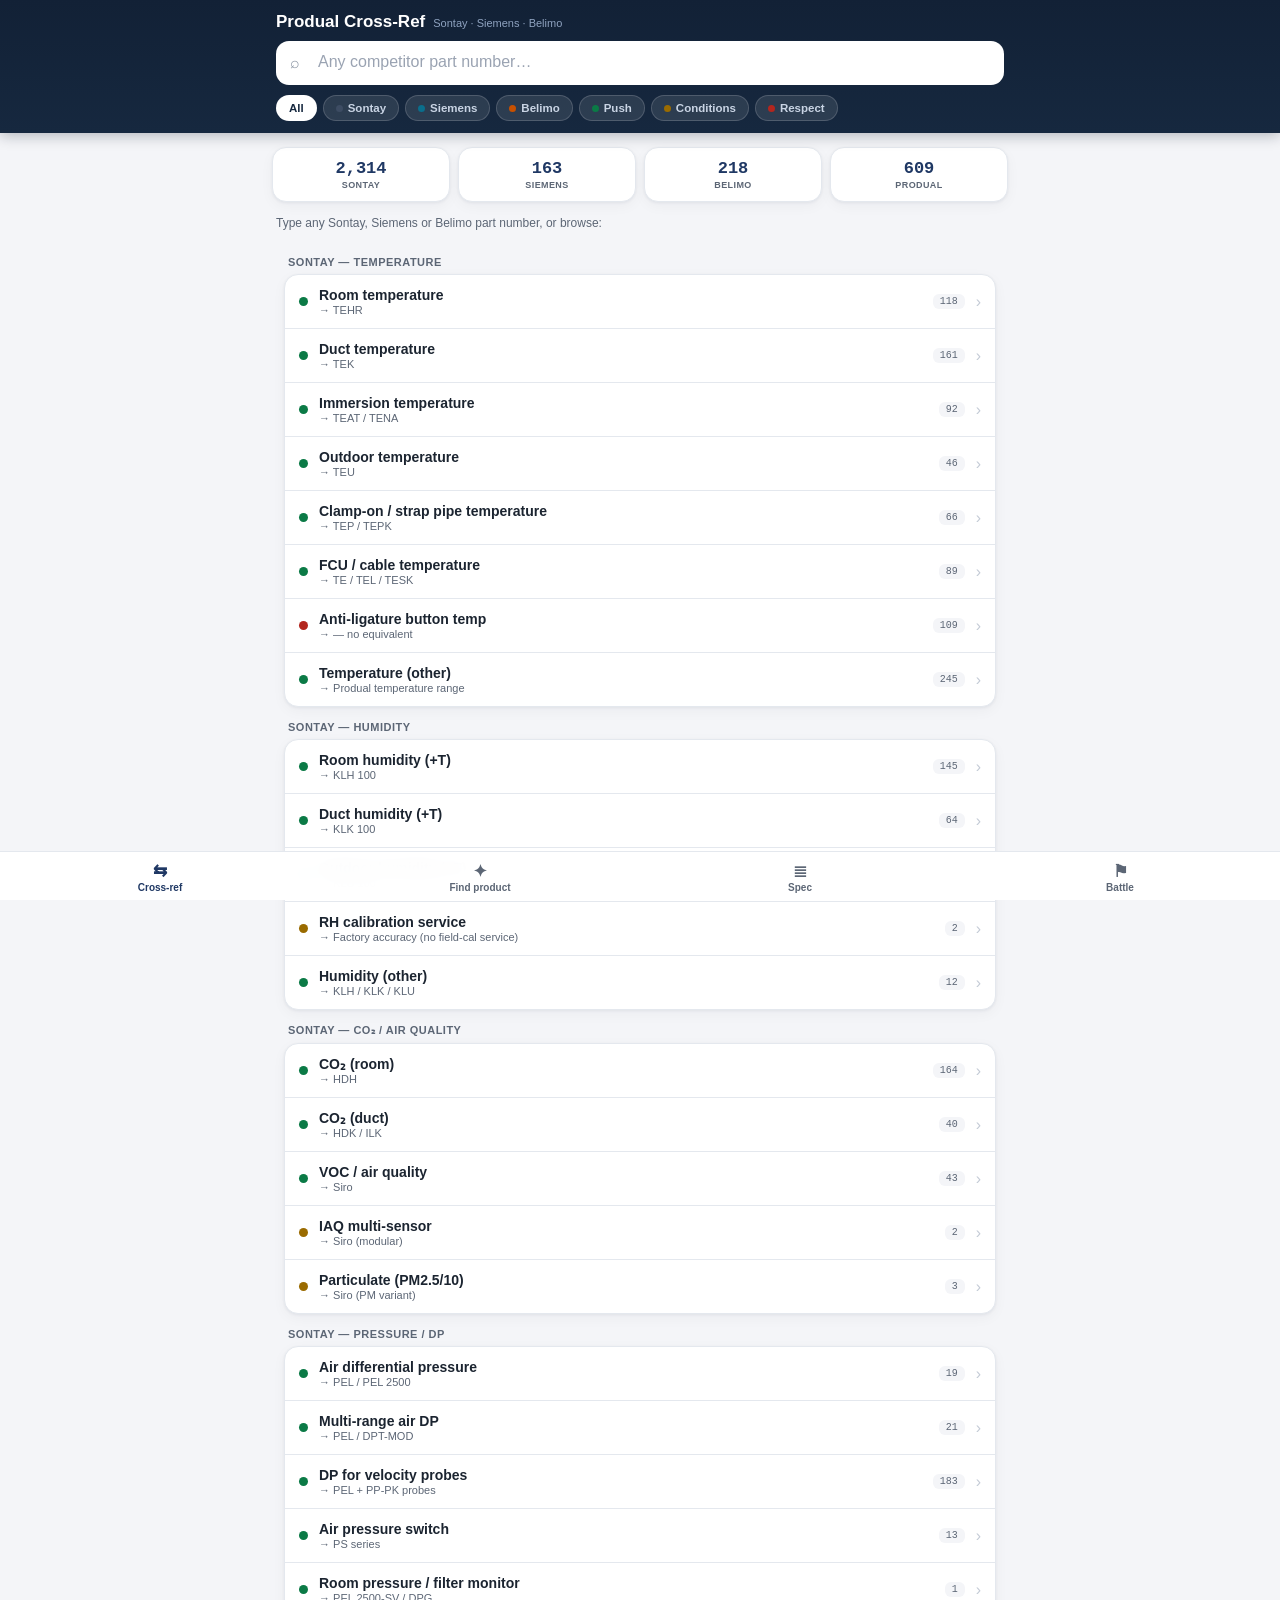
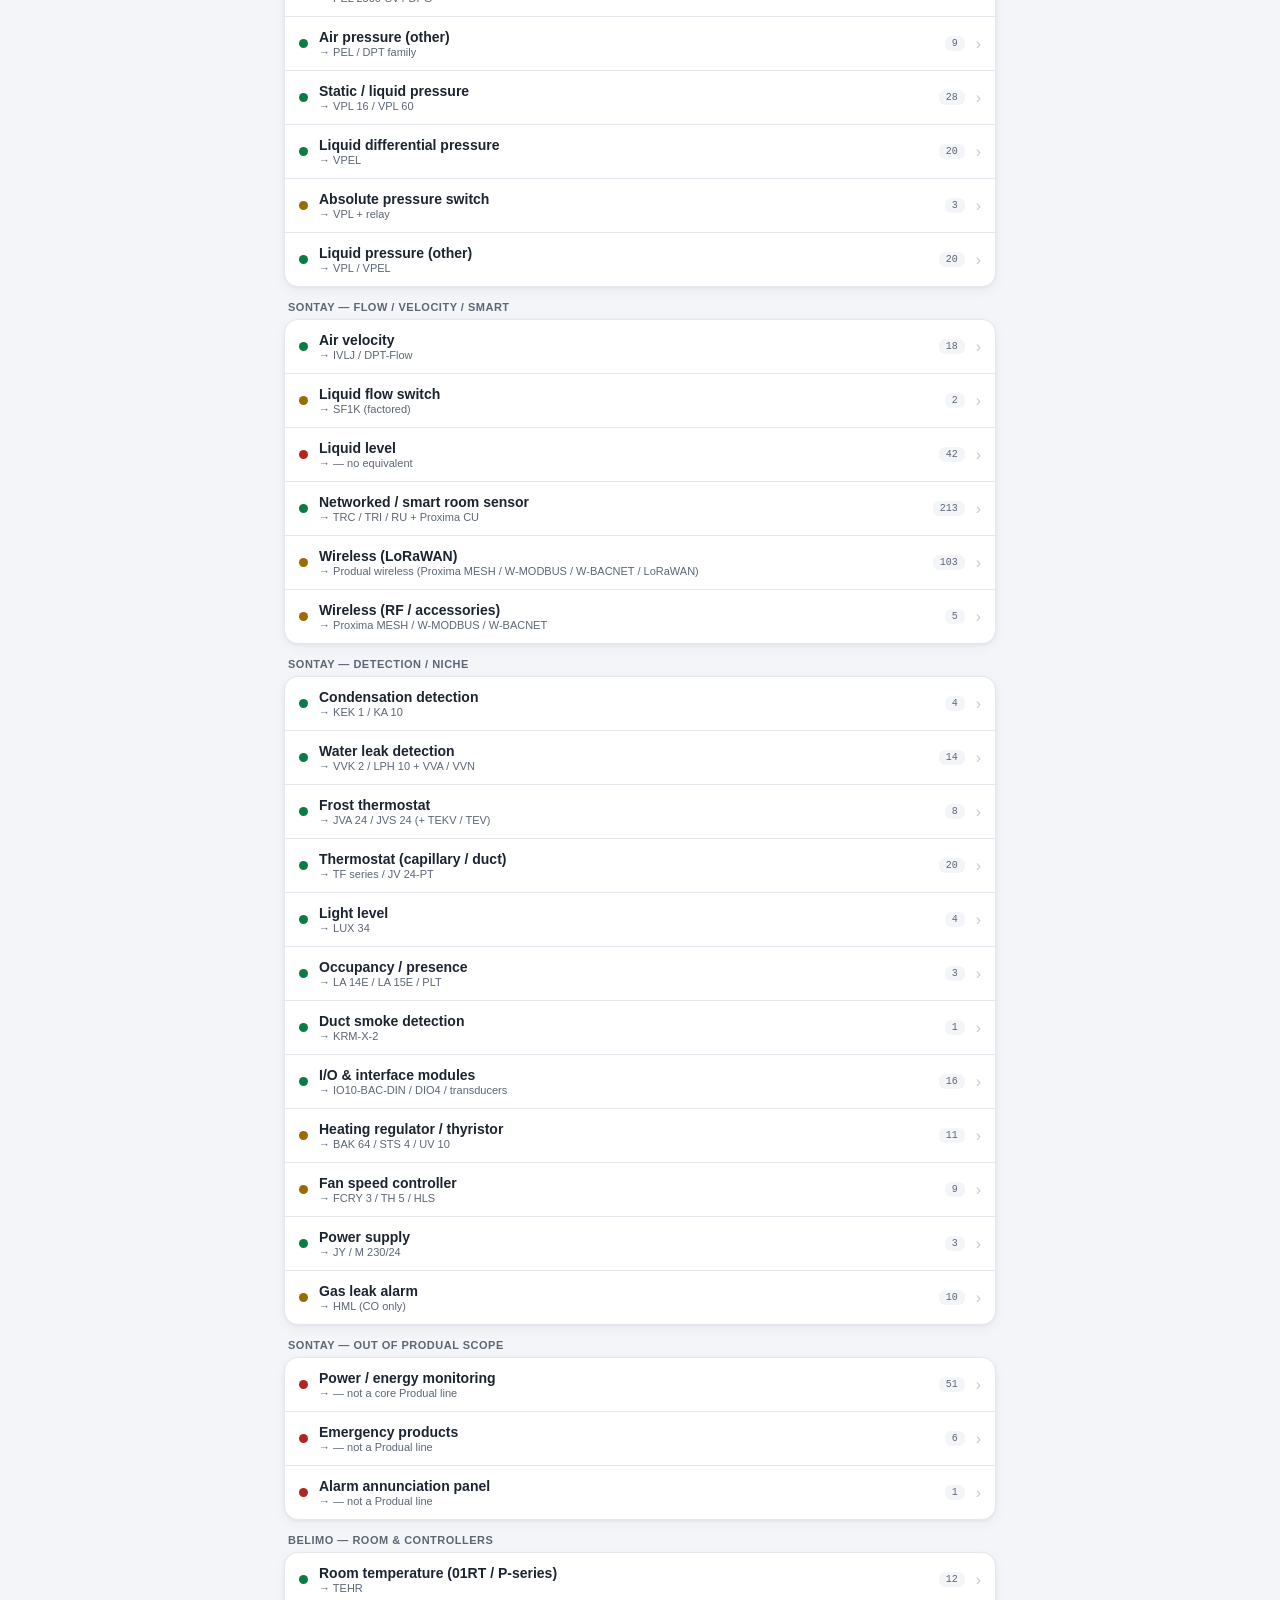
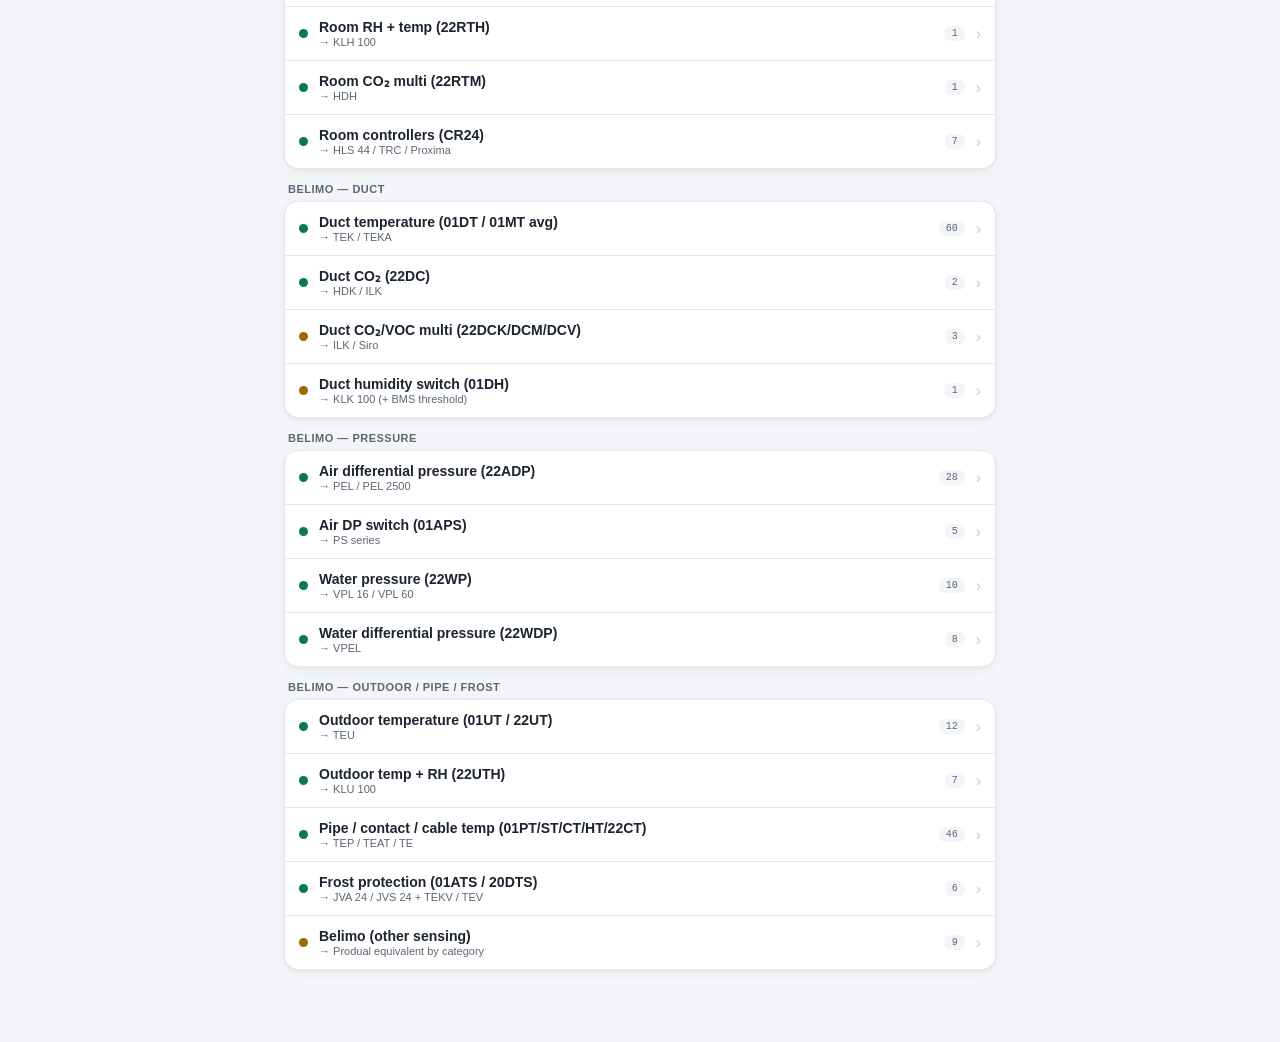
==== commit e8039ca0: "Rename produal-crossref (1).html to index.html" ====
--- a/index.html
+++ b/index.html
@@ -2,1355 +2,397 @@
 <html lang="en">
 <head>
 <meta charset="UTF-8">
-<meta name="viewport" content="width=device-width, initial-scale=1.0, maximum-scale=1.0, user-scalable=no">
+<meta name="viewport" content="width=device-width, initial-scale=1.0, viewport-fit=cover">
 <meta name="apple-mobile-web-app-capable" content="yes">
 <meta name="apple-mobile-web-app-status-bar-style" content="black-translucent">
-<title>Racing P&L</title>
+<meta name="apple-mobile-web-app-title" content="Cross-Ref">
+<link rel="icon" href="data:image/svg+xml,%3Csvg xmlns='http://www.w3.org/2000/svg' viewBox='0 0 64 64'%3E%3Crect width='64' height='64' rx='14' fill='%2316283F'/%3E%3Ctext x='32' y='43' font-family='Arial' font-size='30' font-weight='bold' fill='%23C9A227' text-anchor='middle'%3EP%3C/text%3E%3C/svg%3E">
+<link rel="apple-touch-icon" href="data:image/svg+xml,%3Csvg xmlns='http://www.w3.org/2000/svg' viewBox='0 0 64 64'%3E%3Crect width='64' height='64' fill='%2316283F'/%3E%3Ctext x='32' y='43' font-family='Arial' font-size='30' font-weight='bold' fill='%23C9A227' text-anchor='middle'%3EP%3C/text%3E%3C/svg%3E">
+<title>Produal Cross-Ref</title>
 <style>
-@import url('https://fonts.googleapis.com/css2?family=DM+Mono:ital,wght@0,300;0,400;0,500;1,400&family=Barlow:wght@400;500;600;700;800&display=swap');
-
-:root {
-  --turf:    #0d5c2e;
-  --turf2:   #0a4824;
-  --green:   #16a34a;
-  --red:     #dc2626;
-  --gold:    #ca8a04;
-  --gold-lt: #fef9c3;
-  --ink:     #0c0e12;
-  --dark:    #141720;
-  --card:    #1e2230;
-  --line:    #2a2f42;
-  --mist:    #6b7280;
-  --fog:     #9ca3af;
-  --paper:   #f4f6fb;
-  --white:   #ffffff;
-  --radius:  10px;
-}
-
-* { box-sizing: border-box; margin: 0; padding: 0; -webkit-tap-highlight-color: transparent; }
-
-body {
-  font-family: 'Barlow', sans-serif;
-  background: var(--dark);
-  color: var(--white);
-  min-height: 100vh;
-  padding-bottom: 90px;
-}
-
-/* ── HEADER ── */
-header {
-  background: var(--turf2);
-  padding: 18px 16px 0;
-  position: sticky;
-  top: 0;
-  z-index: 100;
-  box-shadow: 0 2px 20px rgba(0,0,0,0.4);
-}
-.header-top {
-  display: flex;
-  justify-content: space-between;
-  align-items: flex-start;
-  margin-bottom: 14px;
-}
-.wordmark {
-  font-size: 24px;
-  font-weight: 800;
-  letter-spacing: -0.5px;
-  line-height: 1;
-}
-.wordmark em {
-  font-style: normal;
-  color: #4ade80;
-}
-.wordmark span {
-  display: block;
-  font-size: 10px;
-  font-weight: 500;
-  letter-spacing: 2px;
-  text-transform: uppercase;
-  color: rgba(255,255,255,0.5);
-  margin-top: 3px;
-  font-family: 'DM Mono', monospace;
-}
-.pl-pill {
-  font-family: 'DM Mono', monospace;
-  font-size: 18px;
-  font-weight: 500;
-  padding: 6px 14px;
-  border-radius: 30px;
-  background: rgba(0,0,0,0.3);
-  letter-spacing: -0.3px;
-}
-.pl-pill.pos { color: #4ade80; }
-.pl-pill.neg { color: #f87171; }
-.pl-pill.zero { color: rgba(255,255,255,0.5); }
-
-.tabs {
-  display: flex;
-  gap: 2px;
-}
-.tab {
-  flex: 1;
-  padding: 10px 4px;
-  font-family: 'Barlow', sans-serif;
-  font-size: 13px;
-  font-weight: 600;
-  color: rgba(255,255,255,0.45);
-  background: none;
-  border: none;
-  border-bottom: 2px solid transparent;
-  cursor: pointer;
-  transition: all 0.2s;
-  letter-spacing: 0.2px;
-}
-.tab.active {
-  color: #4ade80;
-  border-bottom-color: #4ade80;
-}
-
-/* ── VIEWS ── */
-.view { display: none; padding: 14px; }
-.view.active { display: block; }
-
-/* ── CARDS ── */
-.card {
-  background: var(--card);
-  border-radius: var(--radius);
-  padding: 16px;
-  margin-bottom: 12px;
-  border: 1px solid var(--line);
-}
-.card-title {
-  font-size: 10px;
-  font-weight: 600;
-  text-transform: uppercase;
-  letter-spacing: 1.5px;
-  color: var(--mist);
-  font-family: 'DM Mono', monospace;
-  margin-bottom: 14px;
-}
-
-/* ── FIELDS ── */
-.field { margin-bottom: 12px; }
-.field:last-child { margin-bottom: 0; }
-label {
-  display: block;
-  font-size: 12px;
-  font-weight: 600;
-  color: var(--fog);
-  margin-bottom: 5px;
-  letter-spacing: 0.2px;
-}
-input[type="text"],
-input[type="number"],
-input[type="date"],
-input[type="time"],
-select {
-  width: 100%;
-  padding: 11px 13px;
-  border: 1.5px solid var(--line);
-  border-radius: 8px;
-  font-family: 'Barlow', sans-serif;
-  font-size: 15px;
-  color: var(--white);
-  background: rgba(0,0,0,0.3);
-  outline: none;
-  transition: border-color 0.15s;
-  -webkit-appearance: none;
-}
-input:focus, select:focus {
-  border-color: #4ade80;
-  box-shadow: 0 0 0 3px rgba(74,222,128,0.12);
-}
-select option { background: var(--dark); color: var(--white); }
-
-.row-2 { display: grid; grid-template-columns: 1fr 1fr; gap: 10px; }
-.row-3 { display: grid; grid-template-columns: 1fr 1fr 1fr; gap: 8px; }
-
-/* ── BET TYPE TOGGLE ── */
-.bet-type-row {
-  display: flex;
-  gap: 6px;
-  margin-bottom: 12px;
-}
-.bet-type-btn {
-  flex: 1;
-  padding: 10px 6px;
-  border-radius: 8px;
-  border: 1.5px solid var(--line);
-  font-family: 'Barlow', sans-serif;
-  font-size: 13px;
-  font-weight: 700;
-  cursor: pointer;
-  background: rgba(0,0,0,0.2);
-  color: var(--fog);
-  transition: all 0.15s;
-  letter-spacing: 0.3px;
-}
-.bet-type-btn.active-win   { background: rgba(22,163,74,0.2);  border-color: var(--green); color: #4ade80; }
-.bet-type-btn.active-ew    { background: rgba(202,138,4,0.2);  border-color: var(--gold);  color: #fbbf24; }
-.bet-type-btn.active-place { background: rgba(59,130,246,0.2); border-color: #3b82f6;      color: #60a5fa; }
-
-/* ── RESULT BUTTONS ── */
-.result-row { display: flex; gap: 6px; }
-.result-btn {
-  flex: 1;
-  padding: 11px 4px;
-  border-radius: 8px;
-  border: 1.5px solid var(--line);
-  font-family: 'Barlow', sans-serif;
-  font-size: 13px;
-  font-weight: 700;
-  cursor: pointer;
-  background: rgba(0,0,0,0.2);
-  color: var(--fog);
-  transition: all 0.15s;
-}
-.result-btn.sel-win   { background: rgba(22,163,74,0.25);  border-color: var(--green); color: #4ade80; }
-.result-btn.sel-place { background: rgba(202,138,4,0.25);  border-color: var(--gold);  color: #fbbf24; }
-.result-btn.sel-lose  { background: rgba(220,38,38,0.25);  border-color: var(--red);   color: #f87171; }
-.result-btn.sel-void  { background: rgba(107,114,128,0.25);border-color: var(--mist);  color: var(--fog); }
-
-/* ── E/W SECTION ── */
-.ew-box {
-  background: rgba(202,138,4,0.08);
-  border: 1px solid rgba(202,138,4,0.25);
-  border-radius: 8px;
-  padding: 12px;
-  margin-top: 10px;
-}
-.ew-box .card-title { color: #fbbf24; margin-bottom: 10px; }
-
-/* ── RETURN PREVIEW ── */
-.return-preview {
-  background: rgba(74,222,128,0.08);
-  border: 1px solid rgba(74,222,128,0.2);
-  border-radius: 8px;
-  padding: 12px 14px;
-  margin-top: 10px;
-  display: flex;
-  justify-content: space-between;
-  align-items: center;
-}
-.return-preview .lbl { font-size: 12px; color: var(--fog); font-weight: 600; }
-.return-preview .val {
-  font-family: 'DM Mono', monospace;
-  font-size: 18px;
-  font-weight: 500;
-  color: #4ade80;
-}
-
-/* ── BUTTONS ── */
-.btn-row { display: flex; gap: 10px; margin-top: 4px; }
-.btn {
-  flex: 1;
-  padding: 13px;
-  border-radius: 10px;
-  border: none;
-  font-family: 'Barlow', sans-serif;
-  font-size: 15px;
-  font-weight: 700;
-  cursor: pointer;
-  transition: all 0.15s;
-}
-.btn-primary { background: var(--turf); color: var(--white); }
-.btn-primary:active { background: var(--turf2); }
-.btn-ghost { background: rgba(255,255,255,0.07); color: var(--fog); border: 1.5px solid var(--line); }
-.btn-danger { background: rgba(220,38,38,0.15); color: #f87171; border: 1.5px solid rgba(220,38,38,0.3); }
-
-/* ── TOAST ── */
-.toast {
-  position: fixed;
-  bottom: 100px;
-  left: 50%;
-  transform: translateX(-50%) translateY(16px);
-  background: var(--card);
-  color: var(--white);
-  border: 1px solid var(--line);
-  padding: 10px 20px;
-  border-radius: 30px;
-  font-size: 13px;
-  font-weight: 600;
-  opacity: 0;
-  transition: all 0.25s;
-  pointer-events: none;
-  white-space: nowrap;
-  z-index: 300;
-}
-.toast.show { opacity: 1; transform: translateX(-50%) translateY(0); }
-
-/* ── STATS STRIP ── */
-.stats-strip {
-  display: grid;
-  grid-template-columns: repeat(4, 1fr);
-  gap: 8px;
-  margin-bottom: 12px;
-}
-.stat-box {
-  background: var(--card);
-  border: 1px solid var(--line);
-  border-radius: var(--radius);
-  padding: 12px 8px;
-  text-align: center;
-}
-.stat-num {
-  font-family: 'DM Mono', monospace;
-  font-size: 17px;
-  font-weight: 500;
-  line-height: 1;
-  margin-bottom: 4px;
-}
-.stat-num.pos { color: #4ade80; }
-.stat-num.neg { color: #f87171; }
-.stat-num.neu { color: var(--white); }
-.stat-lbl {
-  font-size: 9px;
-  font-weight: 600;
-  text-transform: uppercase;
-  letter-spacing: 0.8px;
-  color: var(--mist);
-}
-
-/* ── BET LIST ── */
-.search-bar { position: relative; margin-bottom: 10px; }
-.search-bar input { padding-left: 36px; }
-.search-icon {
-  position: absolute;
-  left: 11px;
-  top: 50%;
-  transform: translateY(-50%);
-  color: var(--mist);
-  pointer-events: none;
-}
-.filter-row {
-  display: flex;
-  gap: 6px;
-  overflow-x: auto;
-  margin-bottom: 12px;
-  padding-bottom: 2px;
-  scrollbar-width: none;
-}
-.filter-row::-webkit-scrollbar { display: none; }
-.fchip {
-  flex-shrink: 0;
-  padding: 5px 12px;
-  border-radius: 20px;
-  border: 1.5px solid var(--line);
-  font-size: 12px;
-  font-weight: 600;
-  color: var(--fog);
-  background: var(--card);
-  cursor: pointer;
-  transition: all 0.15s;
-}
-.fchip.active { background: var(--turf); color: var(--white); border-color: var(--turf); }
-
-.bet-card {
-  background: var(--card);
-  border: 1px solid var(--line);
-  border-radius: var(--radius);
-  padding: 14px;
-  margin-bottom: 10px;
-  cursor: pointer;
-  transition: transform 0.1s;
-  border-left: 4px solid var(--line);
-}
-.bet-card:active { transform: scale(0.99); }
-.bet-card.win   { border-left-color: var(--green); }
-.bet-card.place { border-left-color: var(--gold); }
-.bet-card.lose  { border-left-color: var(--red); }
-.bet-card.void  { border-left-color: var(--mist); }
-
-.bc-top {
-  display: flex;
-  justify-content: space-between;
-  align-items: flex-start;
-  margin-bottom: 6px;
-}
-.bc-horse {
-  font-size: 16px;
-  font-weight: 700;
-  flex: 1;
-  padding-right: 8px;
-  line-height: 1.2;
-}
-.bc-pl {
-  font-family: 'DM Mono', monospace;
-  font-size: 16px;
-  font-weight: 500;
-  white-space: nowrap;
-}
-.bc-pl.pos { color: #4ade80; }
-.bc-pl.neg { color: #f87171; }
-.bc-pl.neu { color: var(--fog); }
-
-.bc-meta {
-  font-size: 12px;
-  color: var(--mist);
-  margin-bottom: 6px;
-  font-family: 'DM Mono', monospace;
-}
-.bc-row {
-  display: flex;
-  gap: 6px;
-  flex-wrap: wrap;
-}
-.bc-badge {
-  font-size: 11px;
-  font-weight: 700;
-  padding: 2px 8px;
-  border-radius: 6px;
-  font-family: 'DM Mono', monospace;
-  letter-spacing: 0.3px;
-}
-.badge-win   { background: rgba(22,163,74,0.2);  color: #4ade80; }
-.badge-place { background: rgba(202,138,4,0.2);  color: #fbbf24; }
-.badge-lose  { background: rgba(220,38,38,0.2);  color: #f87171; }
-.badge-void  { background: rgba(107,114,128,0.2);color: var(--fog); }
-.badge-ew    { background: rgba(202,138,4,0.15); color: #fbbf24; }
-.badge-type  { background: rgba(255,255,255,0.07); color: var(--fog); }
-
-/* ── EMPTY STATE ── */
-.empty-state {
-  text-align: center;
-  padding: 60px 20px;
-  color: var(--mist);
-}
-.empty-state .icon { font-size: 48px; margin-bottom: 14px; opacity: 0.4; }
-.empty-state h3 { font-size: 16px; font-weight: 700; margin-bottom: 6px; color: var(--fog); }
-.empty-state p  { font-size: 13px; }
-
-/* ── DETAIL ── */
-.back-btn {
-  display: flex;
-  align-items: center;
-  gap: 6px;
-  background: none;
-  border: none;
-  font-family: 'Barlow', sans-serif;
-  font-size: 14px;
-  font-weight: 600;
-  color: #4ade80;
-  cursor: pointer;
-  padding: 0;
-  margin-bottom: 16px;
-}
-.detail-hero {
-  background: linear-gradient(135deg, var(--turf2), #0f2d1a);
-  border: 1px solid rgba(74,222,128,0.15);
-  border-radius: var(--radius);
-  padding: 20px;
-  margin-bottom: 12px;
-}
-.dh-horse { font-size: 22px; font-weight: 800; margin-bottom: 4px; }
-.dh-meta  { font-size: 13px; color: rgba(255,255,255,0.55); font-family: 'DM Mono', monospace; }
-.dh-pl {
-  font-family: 'DM Mono', monospace;
-  font-size: 36px;
-  font-weight: 400;
-  margin-top: 14px;
-  line-height: 1;
-}
-.dh-pl.pos { color: #4ade80; }
-.dh-pl.neg { color: #f87171; }
-.dh-pl.neu { color: var(--fog); }
-
-.detail-row {
-  display: flex;
-  justify-content: space-between;
-  align-items: center;
-  padding: 11px 0;
-  border-bottom: 1px solid var(--line);
-  font-size: 14px;
-}
-.detail-row:last-child { border-bottom: none; }
-.dr-label { color: var(--mist); font-weight: 600; font-size: 12px; }
-.dr-value { font-weight: 600; font-family: 'DM Mono', monospace; font-size: 14px; }
-
-/* ── MODAL ── */
-.modal-overlay {
-  display: none;
-  position: fixed;
-  inset: 0;
-  background: rgba(0,0,0,0.65);
-  z-index: 300;
-  align-items: flex-end;
-}
-.modal-overlay.open { display: flex; }
-.modal {
-  background: var(--card);
-  border: 1px solid var(--line);
-  border-radius: 20px 20px 0 0;
-  padding: 20px;
-  width: 100%;
-}
-.modal h3 { font-size: 16px; font-weight: 700; margin-bottom: 14px; }
-.modal-actions { display: flex; flex-direction: column; gap: 8px; }
-
-/* ── P&L CHART ── */
-.pl-chart-wrap {
-  position: relative;
-  height: 120px;
-  margin: 4px 0 8px;
-}
-canvas#plChart { width: 100% !important; height: 120px !important; }
-
-/* ── VENUE BREAKDOWN ── */
-.venue-row {
-  display: flex;
-  justify-content: space-between;
-  align-items: center;
-  padding: 9px 0;
-  border-bottom: 1px solid var(--line);
-  font-size: 13px;
-}
-.venue-row:last-child { border-bottom: none; }
-.vr-name { font-weight: 600; }
-.vr-stats { font-family: 'DM Mono', monospace; font-size: 12px; color: var(--mist); }
-.vr-pl { font-family: 'DM Mono', monospace; font-size: 13px; font-weight: 500; }
-.vr-pl.pos { color: #4ade80; }
-.vr-pl.neg { color: #f87171; }
+:root{--navy:#16283F;--navy2:#1F3864;--paper:#F4F5F8;--card:#fff;--ink:#1B2430;--mut:#5C6675;--line:#E4E8EE;
+--win:#0B7A46;--winbg:#E9F6EF;--neu:#5C6675;--neg:#B3261E;--negbg:#FBECEA;--amb:#9A6B00;--ambbg:#FBF3DC;--gold:#C9A227;
+--sie:#0A6E8C;--siebg:#E5F1F5;--bel:#C75000;--belbg:#FBEFE5;--son:#3D4C63;--sonbg:#EDF0F5;--hk:#6B3FA0;
+--mono:ui-monospace,'SF Mono',SFMono-Regular,Menlo,Consolas,monospace;--sans:-apple-system,BlinkMacSystemFont,'Segoe UI',Roboto,Helvetica,Arial,sans-serif;
+--shadow:0 1px 3px rgba(20,30,45,.06),0 4px 14px rgba(20,30,45,.04);}
+*{box-sizing:border-box;margin:0;padding:0}
+html{-webkit-text-size-adjust:100%}
+body{font-family:var(--sans);background:var(--paper);color:var(--ink);padding-bottom:calc(70px + env(safe-area-inset-bottom))}
+.wrap{max-width:760px;margin:0 auto}
+#errbar{display:none;background:#B3261E;color:#fff;font-size:12px;padding:8px 14px;line-height:1.4}
+header{background:linear-gradient(180deg,#122136,#16283F);color:#fff;padding:calc(10px + env(safe-area-inset-top)) 0 12px;position:sticky;top:0;z-index:30;box-shadow:0 2px 14px rgba(10,20,35,.3)}
+.brand{display:flex;align-items:baseline;gap:8px;padding:2px 16px 9px}
+.brand b{font-size:17px}.brand span{font-size:11px;color:#8FA3C0}
+.searchrow{padding:0 16px;position:relative}
+#q{width:100%;padding:13px 42px;font-size:16px;border:none;border-radius:13px;background:#fff;color:var(--ink);outline:none;font-family:var(--mono);font-weight:600}
+#q::placeholder{color:#9AA3B2;font-family:var(--sans);font-weight:400}
+.mag{position:absolute;left:30px;top:50%;transform:translateY(-50%);color:#8A94A3;font-size:16px;pointer-events:none}
+#clearq{position:absolute;right:27px;top:50%;transform:translateY(-50%);border:none;background:#E4E8EE;color:#5C6675;width:24px;height:24px;border-radius:50%;font-size:15px;cursor:pointer;display:none;line-height:1}
+#suggest{position:absolute;left:16px;right:16px;top:calc(100% + 6px);background:#fff;border-radius:12px;box-shadow:0 10px 30px rgba(10,20,35,.25);overflow:hidden;display:none;z-index:40}
+#suggest .srow{display:flex;align-items:baseline;gap:10px;padding:10px 14px;border-bottom:1px solid var(--line);cursor:pointer}
+#suggest .srow:last-child{border-bottom:none}
+#suggest .sc{font-family:var(--mono);font-weight:700;font-size:13px;white-space:nowrap}
+#suggest .sd{font-size:11.5px;color:var(--mut);overflow:hidden;text-overflow:ellipsis;white-space:nowrap;flex:1}
+.sb{font-size:9px;font-weight:700;color:#fff;border-radius:4px;padding:2px 5px;flex:0 0 auto}
+.sb.son{background:var(--son)}.sb.sie{background:var(--sie)}.sb.bel{background:var(--bel)}
+.filters{display:flex;gap:6px;overflow-x:auto;padding:10px 16px 0;scrollbar-width:none}
+.filters::-webkit-scrollbar{display:none}
+.fchip{flex:0 0 auto;font-size:11.5px;font-weight:600;padding:6px 12px;border-radius:999px;background:rgba(255,255,255,.1);color:#C9D4E4;border:1px solid rgba(255,255,255,.16);cursor:pointer;display:flex;align-items:center;gap:5px}
+.fchip.on{background:#fff;color:var(--navy)}
+.fchip .fd{width:7px;height:7px;border-radius:50%}
+main{padding-top:12px}.view{display:none}.view.on{display:block}
+.hint{font-size:12px;color:var(--mut);padding:0 16px 10px;line-height:1.5}
+.res{padding:0 12px}
+.stats{display:flex;gap:8px;padding:2px 12px 12px}
+.stat{flex:1;background:#fff;border:1px solid var(--line);border-radius:14px;padding:11px 8px;text-align:center;box-shadow:var(--shadow)}
+.stat .n{font-size:17px;font-weight:800;color:var(--navy2);font-family:var(--mono)}
+.stat .l{font-size:9px;font-weight:700;letter-spacing:.4px;text-transform:uppercase;color:var(--mut);margin-top:2px}
+.recents{padding:0 16px 6px;display:flex;gap:6px;flex-wrap:wrap}
+.pillbtn{font-family:var(--mono);font-size:12px;font-weight:600;padding:6px 11px;border-radius:8px;border:1px solid var(--line);background:#fff;color:var(--navy2);cursor:pointer}
+.card{background:var(--card);border:1px solid var(--line);border-radius:16px;margin-bottom:12px;overflow:hidden;box-shadow:var(--shadow)}
+.qhit{border-bottom:1px solid var(--line);padding:8px 14px;font-size:12px;line-height:1.4}
+.qhit.son{background:var(--sonbg);color:var(--son)}.qhit.sie{background:var(--siebg);color:var(--sie)}.qhit.bel{background:var(--belbg);color:var(--bel)}
+.qhit b{font-family:var(--mono)}
+.top{display:flex;border-bottom:1px solid var(--line)}
+.side{flex:1;padding:12px 14px;min-width:0}
+.side.them{background:#FAFBFC}
+.side.us{background:linear-gradient(180deg,#FDFBF4,#fff);border-left:1px solid var(--line)}
+.side .lbl{font-size:9.5px;font-weight:700;letter-spacing:.5px;text-transform:uppercase;color:var(--mut);margin-bottom:3px;display:flex;align-items:center;gap:6px}
+.side.us .lbl{color:var(--gold)}
+.btag{font-size:9px;font-weight:700;color:#fff;border-radius:4px;padding:1px 5px}
+.btag.Sontay{background:var(--son)}.btag.Belimo{background:var(--bel)}
+.side .pn{font-family:var(--mono);font-weight:700;font-size:14.5px;color:var(--ink);word-break:break-word;line-height:1.3}
+.side.us .pn{color:var(--navy2)}
+.side .sp{font-size:11px;color:var(--mut);margin-top:5px;line-height:1.45}
+.vbar{padding:8px 14px;font-size:11px;font-weight:700;letter-spacing:.3px}
+.vbar.win{background:var(--winbg);color:var(--win)}.vbar.amb{background:var(--ambbg);color:var(--amb)}.vbar.resp{background:var(--negbg);color:var(--neg)}
+.diffs{padding:11px 14px 2px}
+.dgrp{margin-bottom:10px}
+.dgrp .dh{font-size:10px;font-weight:700;letter-spacing:.4px;text-transform:uppercase;margin-bottom:4px}
+.dgrp.p .dh{color:var(--win)}.dgrp.n .dh{color:var(--neu)}.dgrp.m .dh{color:var(--neg)}
+.dgrp ul{list-style:none}.dgrp li{font-size:12.5px;line-height:1.5;padding:2px 0 2px 17px;position:relative}
+.dgrp.p li:before{content:"+";position:absolute;left:2px;color:var(--win);font-weight:700}
+.dgrp.n li:before{content:"=";position:absolute;left:2px;color:var(--neu);font-weight:700}
+.dgrp.m li:before{content:"\2212";position:absolute;left:3px;color:var(--neg);font-weight:700}
+.sec{margin:2px 14px 10px;border:1px solid var(--line);border-radius:11px;overflow:hidden}
+.sec .sh{font-size:10px;font-weight:700;letter-spacing:.4px;text-transform:uppercase;padding:8px 12px;background:#F1F3F6;color:var(--mut);display:flex;gap:6px;cursor:pointer}
+.sec.gold .sh{background:#FCF7E8;color:#8A6D0B}
+.sec .sh .tog{margin-left:auto;transition:transform .15s}
+.sec.closed .tog{transform:rotate(-90deg)}
+.sec.closed .pillwrap{display:none}
+.pillwrap{padding:9px 12px}
+.pill{display:inline-block;font-family:var(--mono);font-size:11px;font-weight:600;color:var(--navy2);background:#F1F3F6;border:1px solid var(--line);border-radius:6px;padding:3px 8px;margin:2px 4px 2px 0;cursor:pointer}
+.pill.hit{background:var(--winbg);border-color:#BFE6CF;color:var(--win);font-weight:800}
+.pill.pro{background:#FCF7E8;border-color:#EBDCA8;color:#8A6D0B}
+.pill.more{color:var(--mut);background:none;border:none;cursor:default}
+.obj{margin:2px 14px 12px;background:var(--paper);border-radius:11px;padding:10px 12px}
+.obj .oq{font-size:12px;font-weight:600;color:var(--mut)}.obj .oa{font-size:12.5px;margin-top:3px;line-height:1.5}
+.foot{display:flex;gap:8px;padding:0 14px 13px}
+.btn{font-size:12px;font-weight:600;padding:8px 13px;border-radius:9px;border:1px solid var(--line);background:#fff;color:var(--navy2);cursor:pointer;font-family:var(--sans)}
+.btn.primary{background:var(--navy2);color:#fff;border-color:var(--navy2)}
+.empty{padding:32px 20px;text-align:center;color:var(--mut);font-size:14px;line-height:1.6}.empty b{color:var(--ink)}
+.sugg{display:flex;gap:6px;flex-wrap:wrap;justify-content:center;margin-top:12px}
+.sugg button{font-family:var(--mono);font-size:12px;font-weight:600;padding:6px 11px;border-radius:8px;border:1px solid var(--line);background:#fff;color:var(--navy2);cursor:pointer}
+.grouphdr{font-size:11px;font-weight:700;letter-spacing:.5px;text-transform:uppercase;color:var(--mut);padding:14px 16px 6px}
+.dir{background:#fff;border:1px solid var(--line);border-radius:14px;margin:0 12px;overflow:hidden;box-shadow:var(--shadow)}
+.dir .drow{display:flex;align-items:center;gap:11px;padding:12px 14px;border-bottom:1px solid var(--line);cursor:pointer}
+.dir .drow:last-child{border-bottom:none}
+.dot{width:9px;height:9px;border-radius:50%;flex:0 0 auto}
+.dot.win{background:var(--win)}.dot.amb{background:var(--amb)}.dot.resp{background:var(--neg)}
+.drow .dc{font-size:14px;font-weight:600}.drow .du{font-size:11px;color:var(--mut);margin-top:1px}
+.drow .dn{margin-left:auto;font-size:10px;color:var(--mut);font-family:var(--mono);background:var(--paper);border-radius:6px;padding:2px 7px}
+.chev{color:#C4CBD6}
+.askrow{padding:0 16px 10px}
+.askwrap{display:flex;gap:8px}
+#ask{flex:1;padding:13px 14px;font-size:16px;border:1px solid var(--line);border-radius:13px;background:#fff;color:var(--ink);outline:none;font-family:var(--sans)}
+#ask::placeholder{color:#9AA3B2}
+.chips2{display:flex;gap:6px;flex-wrap:wrap;padding:0 16px 12px}
+.chips2 button{font-size:12px;padding:7px 11px;border-radius:999px;border:1px solid var(--line);background:#fff;color:var(--navy2);cursor:pointer;text-align:left}
+.ans{margin:0 12px 12px;background:#fff;border:1px solid var(--line);border-radius:16px;overflow:hidden;box-shadow:var(--shadow)}
+.ans .ah{padding:11px 14px;font-size:12.5px;line-height:1.55;border-bottom:1px solid var(--line)}
+.ans.ok .ah{background:var(--winbg);color:var(--win)}
+.ans.warn .ah{background:var(--ambbg);color:var(--amb)}
+.ans.no .ah{background:var(--negbg);color:var(--neg)}
+.prow{display:flex;align-items:baseline;gap:10px;padding:11px 14px;border-bottom:1px solid var(--line)}
+.prow:last-child{border-bottom:none}
+.prow .pc{font-family:var(--mono);font-weight:700;font-size:13.5px;color:var(--navy2);white-space:nowrap}
+.prow .pd{font-size:11.5px;color:var(--mut);flex:1;line-height:1.4}
+.prow .pa{font-family:var(--mono);font-size:10px;color:#9AA3B2;white-space:nowrap}
+.hkbadge{font-size:9px;font-weight:700;color:#fff;background:var(--hk);border-radius:4px;padding:1px 5px}
+.factbadge{font-size:9px;font-weight:700;color:#fff;background:var(--neg);border-radius:4px;padding:1px 5px}
+nav{position:fixed;bottom:0;left:0;right:0;background:rgba(255,255,255,.96);backdrop-filter:blur(10px);border-top:1px solid var(--line);display:flex;z-index:40;padding-bottom:env(safe-area-inset-bottom)}
+nav button{flex:1;padding:9px 0 7px;border:none;background:none;font-family:var(--sans);font-size:10px;font-weight:600;color:var(--mut);cursor:pointer}
+nav button .ic{display:block;font-size:17px}nav button.on{color:var(--navy2)}
+.toast{position:fixed;bottom:calc(80px + env(safe-area-inset-bottom));left:50%;transform:translateX(-50%);background:var(--navy);color:#fff;font-size:13px;padding:9px 16px;border-radius:999px;opacity:0;transition:opacity .2s;pointer-events:none;z-index:50}.toast.show{opacity:1}
+@media(prefers-reduced-motion:reduce){*{transition:none!important}}
 </style>
 </head>
 <body>
-
-<header>
-  <div class="header-top">
-    <div class="wordmark">
-      Racing <em>P&L</em>
-      <span>Bet Tracker</span>
-    </div>
-    <div class="pl-pill zero" id="headerPL">£0.00</div>
-  </div>
-  <div class="tabs">
-    <button class="tab active" onclick="switchTab('add')">+ Add Bet</button>
-    <button class="tab" onclick="switchTab('bets')">Bets</button>
-    <button class="tab" onclick="switchTab('stats')">Stats</button>
-  </div>
-</header>
-
-<!-- ══════════════════════════════
-     TAB 1 — ADD BET
-══════════════════════════════ -->
-<div class="view active" id="view-add">
-
-  <div class="card">
-    <div class="card-title">Race Details</div>
-
-    <div class="row-2">
-      <div class="field">
-        <label>Date</label>
-        <input type="date" id="f-date">
-      </div>
-      <div class="field">
-        <label>Race Time</label>
-        <input type="time" id="f-time">
-      </div>
-    </div>
-
-    <div class="field">
-      <label>Venue / Course</label>
-      <input type="text" id="f-venue" placeholder="e.g. Ascot, Newmarket, Cheltenham" list="venue-list">
-      <datalist id="venue-list">
-        <option>Ascot</option><option>Cheltenham</option><option>Newmarket</option>
-        <option>Epsom</option><option>Goodwood</option><option>Sandown</option>
-        <option>Kempton</option><option>Haydock</option><option>York</option>
-        <option>Doncaster</option><option>Leicester</option><option>Lingfield</option>
-        <option>Windsor</option><option>Brighton</option><option>Chepstow</option>
-        <option>Exeter</option><option>Huntingdon</option><option>Nottingham</option>
-      </datalist>
-    </div>
-
-    <div class="field">
-      <label>Horse Name</label>
-      <input type="text" id="f-horse" placeholder="e.g. Frankel">
-    </div>
-
-    <div class="field">
-      <label>Jockey / Trainer (optional)</label>
-      <input type="text" id="f-jockey" placeholder="e.g. F. Dettori / J. Gosden">
-    </div>
-  </div>
-
-  <div class="card">
-    <div class="card-title">Bet Details</div>
-
-    <div class="field">
-      <label>Bet Type</label>
-      <div class="bet-type-row">
-        <button class="bet-type-btn active-win" data-type="win"   onclick="setBetType('win')">WIN</button>
-        <button class="bet-type-btn"            data-type="ew"    onclick="setBetType('ew')">EACH WAY</button>
-        <button class="bet-type-btn"            data-type="place" onclick="setBetType('place')">PLACE</button>
-      </div>
-    </div>
-
-    <div class="row-2">
-      <div class="field">
-        <label>Stake (£)</label>
-        <input type="number" id="f-stake" placeholder="0.00" min="0" step="0.50" oninput="calcReturn()">
-      </div>
-      <div class="field">
-        <label>Win Odds (e.g. 5.0)</label>
-        <input type="number" id="f-odds" placeholder="0.00" min="1" step="0.25" oninput="calcReturn()">
-      </div>
-    </div>
-
-    <!-- E/W fields -->
-    <div class="ew-box" id="ewBox" style="display:none">
-      <div class="card-title">Each Way Terms</div>
-      <div class="row-3">
-        <div class="field">
-          <label>Place Fraction</label>
-          <select id="f-ewfrac" onchange="calcReturn()">
-            <option value="0.2">1/5</option>
-            <option value="0.25" selected>1/4</option>
-            <option value="0.333">1/3</option>
-            <option value="0.5">1/2</option>
-          </select>
-        </div>
-        <div class="field">
-          <label>Places Paid</label>
-          <select id="f-ewplaces" onchange="calcReturn()">
-            <option value="2">2</option>
-            <option value="3" selected>3</option>
-            <option value="4">4</option>
-            <option value="5">5</option>
-          </select>
-        </div>
-        <div class="field">
-          <label>Place Pos.</label>
-          <input type="number" id="f-ewpos" placeholder="e.g. 2" min="1" max="10" oninput="calcReturn()">
-        </div>
-      </div>
-    </div>
-
-    <div class="return-preview" id="returnPreview" style="display:none">
-      <span class="lbl">Potential return</span>
-      <span class="val" id="potReturn">£0.00</span>
-    </div>
-
-    <div class="field" style="margin-top:12px">
-      <label>Bookmaker</label>
-      <input type="text" id="f-bookie" placeholder="e.g. Betfair, William Hill, Bet365" list="bookie-list">
-      <datalist id="bookie-list">
-        <option>Betfair</option><option>William Hill</option><option>Bet365</option>
-        <option>Paddy Power</option><option>Ladbrokes</option><option>Coral</option>
-        <option>Sky Bet</option><option>Betfred</option><option>BoyleSports</option>
-      </datalist>
-    </div>
-  </div>
-
-  <div class="card">
-    <div class="card-title">Result</div>
-    <div class="result-row">
-      <button class="result-btn" data-result="win"   onclick="setResult('win')">✅ Win</button>
-      <button class="result-btn" data-result="place" onclick="setResult('place')">🥈 Place</button>
-      <button class="result-btn" data-result="lose"  onclick="setResult('lose')">❌ Lose</button>
-      <button class="result-btn" data-result="void"  onclick="setResult('void')">↩ Void</button>
-    </div>
-
-    <div class="field" style="margin-top:12px">
-      <label>Finishing Position (optional)</label>
-      <input type="number" id="f-pos" placeholder="e.g. 1" min="1" max="40">
-    </div>
-
-    <div class="field">
-      <label>Notes (optional)</label>
-      <input type="text" id="f-notes" placeholder="e.g. Bumped at start, heavy ground...">
-    </div>
-  </div>
-
-  <div class="btn-row">
-    <button class="btn btn-ghost" onclick="clearForm()">Clear</button>
-    <button class="btn btn-primary" onclick="saveBet()">Save Bet</button>
-  </div>
-
-</div>
-
-<!-- ══════════════════════════════
-     TAB 2 — BETS LIST
-══════════════════════════════ -->
-<div class="view" id="view-bets">
-
-  <div class="search-bar">
-    <span class="search-icon">
-      <svg width="15" height="15" viewBox="0 0 24 24" fill="none" stroke="currentColor" stroke-width="2.5"><circle cx="11" cy="11" r="8"/><path d="m21 21-4.35-4.35"/></svg>
-    </span>
-    <input type="text" id="searchInput" placeholder="Search horse, venue, bookie..." oninput="renderBetsList()">
-  </div>
-
-  <div class="filter-row">
-    <button class="fchip active" onclick="setFilter('all',this)">All</button>
-    <button class="fchip" onclick="setFilter('win',this)">✅ Win</button>
-    <button class="fchip" onclick="setFilter('place',this)">🥈 Place</button>
-    <button class="fchip" onclick="setFilter('lose',this)">❌ Lose</button>
-    <button class="fchip" onclick="setFilter('ew',this)">E/W</button>
-    <button class="fchip" onclick="setFilter('void',this)">Void</button>
-  </div>
-
-  <div id="betsList"></div>
-
-</div>
-
-<!-- ══════════════════════════════
-     TAB 3 — STATS
-══════════════════════════════ -->
-<div class="view" id="view-stats">
-
-  <div class="stats-strip" id="statsStrip">
-    <div class="stat-box"><div class="stat-num neu" id="s-bets">0</div><div class="stat-lbl">Bets</div></div>
-    <div class="stat-box"><div class="stat-num neu" id="s-sr">0%</div><div class="stat-lbl">Win Rate</div></div>
-    <div class="stat-box"><div class="stat-num neu" id="s-staked">£0</div><div class="stat-lbl">Staked</div></div>
-    <div class="stat-box"><div class="stat-num neu" id="s-roi">0%</div><div class="stat-lbl">ROI</div></div>
-  </div>
-
-  <div class="card">
-    <div class="card-title">P&L Over Time</div>
-    <div class="pl-chart-wrap">
-      <canvas id="plChart"></canvas>
-    </div>
-  </div>
-
-  <div class="card">
-    <div class="card-title">By Venue</div>
-    <div id="venueBreakdown"><p style="color:var(--mist);font-size:13px">No data yet</p></div>
-  </div>
-
-  <div class="card">
-    <div class="card-title">By Bookmaker</div>
-    <div id="bookieBreakdown"><p style="color:var(--mist);font-size:13px">No data yet</p></div>
-  </div>
-
-  <div class="card">
-    <div class="card-title">Data</div>
-    <div class="btn-row">
-      <button class="btn btn-ghost" onclick="exportData()">Export JSON</button>
-      <button class="btn btn-ghost" onclick="document.getElementById('importFile').click()">Import JSON</button>
-    </div>
-    <input type="file" id="importFile" accept=".json" style="display:none" onchange="importData(event)">
-  </div>
-
-</div>
-
-<!-- ══════════════════════════════
-     DETAIL VIEW
-══════════════════════════════ -->
-<div class="view" id="view-detail" style="display:none; padding:14px;">
-  <button class="back-btn" onclick="backToList()">
-    <svg width="16" height="16" viewBox="0 0 24 24" fill="none" stroke="currentColor" stroke-width="2.5"><path d="M19 12H5M12 19l-7-7 7-7"/></svg>
-    Back
-  </button>
-  <div id="detailContent"></div>
-</div>
-
-<!-- Modal -->
-<div class="modal-overlay" id="betModal">
-  <div class="modal">
-    <h3 id="modalHorse">Options</h3>
-    <div class="modal-actions">
-      <button class="btn btn-ghost"   onclick="editBetFromModal()">Edit Bet</button>
-      <button class="btn btn-danger"  onclick="deleteBetFromModal()">Delete Bet</button>
-      <button class="btn btn-ghost"   onclick="closeModal()">Cancel</button>
-    </div>
-  </div>
-</div>
-
-<div class="toast" id="toast"></div>
-
+<div id="errbar"></div>
+<header><div class="wrap">
+  <div class="brand"><b>Produal Cross-Ref</b><span id="hdrsub">Sontay · Siemens · Belimo</span></div>
+  <div class="searchrow" id="searchrow"><span class="mag">&#8981;</span><input id="q" type="search" placeholder="Any competitor part number…" autocomplete="off" autocapitalize="characters" spellcheck="false"><button id="clearq">&times;</button><div id="suggest"></div></div>
+  <div class="filters" id="filters"></div>
+</div></header>
+
+<main class="wrap">
+  <section class="view on" id="v-search"><div id="home"></div><div class="hint" id="counthint"></div><div class="res" id="results"></div></section>
+
+  <section class="view" id="v-ask">
+    <div class="hint">Describe what you need in plain English. Runs entirely offline. It will tell you honestly when Produal has no equivalent rather than guess.</div>
+    <div class="askrow"><div class="askwrap"><input id="ask" type="text" placeholder="e.g. 1&quot; BSP liquid flow switch" autocomplete="off"><button class="btn primary" id="askbtn">Find</button></div></div>
+    <div class="chips2" id="askchips"></div>
+    <div id="askout"></div>
+  </section>
+
+  <section class="view" id="v-spec">
+    <div class="hint">Paste a schedule — Sontay, Siemens and Belimo codes mixed is fine.</div>
+    <textarea id="spec" style="width:calc(100% - 32px);margin:0 16px;min-height:120px;padding:12px;font-size:14px;font-family:var(--mono);border:1px solid var(--line);border-radius:12px;background:#fff" placeholder="8 no. GS-CO2-RHT-S&#10;4 no. QFM2160&#10;6 no. 22ADP-184"></textarea>
+    <div style="margin:10px 16px;display:flex;gap:8px"><button class="btn primary" id="parsebtn">Cross-reference</button><button class="btn" id="clearbtn">Clear</button></div>
+    <div class="res" id="specout"></div>
+  </section>
+
+  <section class="view" id="v-battle"><div id="bout"></div></section>
+</main>
+
+<nav>
+  <button data-v="v-search" class="on"><span class="ic">&#8646;</span>Cross-ref</button>
+  <button data-v="v-ask"><span class="ic">&#10022;</span>Find product</button>
+  <button data-v="v-spec"><span class="ic">&#8803;</span>Spec</button>
+  <button data-v="v-battle"><span class="ic">&#9873;</span>Battle</button>
+</nav>
+<div class="toast" id="toast">Copied</div>
+
+<script id="db" type="application/json">{"fam":{"tt_space":{"brand":"Sontay","cat":"Room temperature","us":"TEHR","us2":"Room temp sensor/transmitter 0…50 °C; passive (Pt100/Pt1000/Ni1000-LG/NTC) or LU/LL transmitter with built-in controller option; -N display, -P/-PU setpoint","v":"win","p":["Ties into HLS / TRC / Proxima room control — sell a room, not just a wall sensor","LU/LL transmitter versions have a built-in controller option (ML-SER configurable)","Element range incl. Ni1000-LG (Siemens), NTC10 (Trend/Distech), NTC20 (Honeywell) equivalents"],"e":["Both wall room temp with element & output choice","Both offer setpoint/override UI variants"],"m":["Sontay's curved architectural styling + custom-UI catalogue is broader","Sontay UK stock & next-day availability","No auto-detecting 0-10V/4-20mA output (Sontay senses it automatically)"],"o":["We always fit TT-S.","TEHR matches the measurement and drops straight into HLS/TRC room control — one supplier for the whole room, not just the wall."],"pc":["TEHR","TEHR LU","TEHR LL","TEHR LU-N","TEHR-P","RS"]},"tt_duct":{"brand":"Sontay","cat":"Duct temperature","us":"TEK","us2":"Duct sensor −50…70 °C, Ø8×200/500 mm probe, IP54, adjustable flange; passive or LU/LL transmitter; TEKA averaging","v":"win","p":["TEKA duct averaging variants (incl. 500 mm)","LU/LL transmitter with built-in controller option","Ni1000-LG / NTC10 / NTC20 elements match Siemens, Trend, Honeywell inputs"],"e":["Both SS probe + adjustable flange","Both active & passive","Both offer duct averaging"],"m":["Sontay's discrete probe-length SKUs more granular off-shelf","Sontay UK stock"],"o":null,"pc":["TEK","TEK LU","TEK LL","TEK NI 1000-LG","TEKA","TEKA-500","TEKHA"]},"tt_imm":{"brand":"Sontay","cat":"Immersion temperature","us":"TEAT / TENA","us2":"Heating/cooling water sensors (TEAT), hot domestic water (TENA); pockets; passive or LU/LL transmitter","v":"win","p":["Full element range + transmitter option with controller","Dedicated hot-domestic-water (TENA) variants"],"e":["Both immersion with pocket range and element choice"],"m":["Verify Produal high-temp ceiling vs TT-IH on hot circuits","Sontay UK stock"],"o":null,"pc":["TEAT","TEAT LU","TENA","TEM","TEIK"]},"tt_out":{"brand":"Sontay","cat":"Outdoor temperature","us":"TEU","us2":"Outdoor temp sensor; passive or LU/LL transmitter; plus wind (UV7 / VS 3000) and rain (RV2-24) sensors","v":"win","p":["Broader outdoor/weather family — wind speed, wind direction and rain sensors alongside temp","Transmitter versions with controller option"],"e":["Both outdoor, IP-rated"],"m":["TT-OR's radiation-shield housing — match with the shielded variant / WS-1 weather shield"],"o":null,"pc":["TEU","TEU LU","TEU PT 1000","WS-1"]},"tt_clamp":{"brand":"Sontay","cat":"Clamp-on / strap pipe temperature","us":"TEP / TEPK","us2":"Strap-on pipe sensors; passive or LU/LL transmitter","v":"win","p":["Transmitter option with built-in controller"],"e":["Both strap/clamp pipe temperature"],"m":["Sontay UK stock"],"o":null,"pc":["TEP","TEP LU","TEPK"]},"tt_fcu":{"brand":"Sontay","cat":"FCU / cable temperature","us":"TE / TEL / TESK","us2":"Cable temperature sensors (TE), floor (TEL), soil (TEM); many lengths & elements","v":"win","p":["Very broad cable/probe sensor family"],"e":["Simple passive output — both identical"],"m":["Sontay UK stock"],"o":null,"pc":["TE","TEL","TESK","TEKY4"]},"tt_antilig":{"brand":"Sontay","cat":"Anti-ligature button temp","us":"— no equivalent","us2":"Produal has no anti-ligature / tamperproof button sensor","v":"resp","p":[],"e":["Both measure room air temperature"],"m":["No Produal anti-ligature or tamperproof button product","Concede secure / mental-health / custodial lines"],"o":["This ward needs anti-ligature.","Keep Sontay on those rooms — it's the right product. I'll cover standard temp, RH, CO2 and DP across the rest of the building."],"pc":[]},"tt_other":{"brand":"Sontay","cat":"Temperature (other)","us":"Produal temperature range","us2":"Room/duct/immersion/outdoor/industrial/cable sensors; TES industrial IP67 −50…120 °C; LLK/LUK head transmitters","v":"win","p":["TES industrial IP67 for dusty, hot and wet spaces","LLK V2 / LUK V2 head transmitters with controller option"],"e":["Broad coverage both sides"],"m":["Sontay UK stock & SKU breadth"],"o":null,"pc":["TES","LLK V2","LUK V2"]},"rh_room":{"brand":"Sontay","cat":"Room humidity (+T)","us":"KLH 100","us2":"Room humidity transmitter 0…100 %rH ±2 %rH, 0…50 °C ±0.5 °C, 0…10 V; -N display; KLH 420 (4–20 mA); KLHJ 100","v":"win","p":["Integrates to HLS / TRC / Proxima room control","KLH 420 gives a 4–20 mA variant","RH also embedded in HDH CO₂ and Siro units — fewer devices per room"],"e":["Both space RH+T with display option","Both aimed at demand-controlled ventilation"],"m":["Sontay auto-detecting output; loop-power (2-wire) option","Sontay UK stock"],"o":["RH-S is our standard.","KLH 100 matches it, and the same room can pick up CO₂ or VOC in one device via HDH or Siro."],"pc":["KLH 100","KLH 100-N","KLH 420","KLHJ 100"]},"rh_duct":{"brand":"Sontay","cat":"Duct humidity (+T)","us":"KLK 100","us2":"Duct humidity transmitter; RRH-BAC BACnet room RH; RTX-RH","v":"win","p":["KLK 100 duct RH; RRH-BAC adds native BACnet"],"e":["Both duct RH+T with display option"],"m":["Sontay UK stock"],"o":null,"pc":["KLK 100","RRH-BAC","RTX-RH"]},"rh_out":{"brand":"Sontay","cat":"Outdoor humidity (+T)","us":"KLU 100","us2":"Outdoor humidity + temperature transmitter","v":"win","p":["Part of a broader outdoor/weather family"],"e":["Both outdoor RH+T"],"m":["Match IP/shield spec"],"o":null,"pc":["KLU 100"]},"rh_cal":{"brand":"Sontay","cat":"RH calibration service","us":"Factory accuracy (no field-cal service)","us2":"Produal RH is factory-set; ML-SER allows a one-point field calibration","v":"amb","p":["ML-SER enables a one-point field calibration"],"e":["Both aim for reliable long-term RH accuracy"],"m":["Sontay sells a formal 3-point RH calibration service — no matching Produal service SKU","Traceable/validated calibration is neither of us — that's Vaisala's tier"],"o":null,"pc":["ML-SER"]},"rh_other":{"brand":"Sontay","cat":"Humidity (other)","us":"KLH / KLK / KLU","us2":"Room, duct and outdoor RH transmitters","v":"win","p":["Full room/duct/outdoor coverage"],"e":["Broad RH coverage both sides"],"m":["Sontay UK stock"],"o":null,"pc":["KLH 100","KLK 100","KLU 100"]},"gs_co2":{"brand":"Sontay","cat":"CO₂ (room)","us":"HDH","us2":"Room CO₂ + °C (+RH); ABCLogic self-calibration; 0…2000 ppm; typ ±40 ppm +3 %; BUILT-IN CONTROL OUTPUT; -N display; HDH-PASSIVE","v":"win","p":["HDH has a built-in control output — drives ventilation (VAV / EC fan) directly, not just reports","ABCLogic self-calibration eliminates long-term drift","RT-CO2 / RTX-CO2 room variants; HDH-PASSIVE for passive-input controllers","Element choice (NTC 1.8/10/20, Pt1000, Ni1000-LG) to suit any controller"],"e":["Both NDIR with automatic baseline self-calibration","Both offer RH/T combinations and display"],"m":["Sontay auto-detecting 0-10V/4-20mA output","Sontay UK stock"],"o":["Sontay CO2 does the job.","It measures — HDH measures and controls. Built-in control output straight to the damper or EC fan; on simple DCV that can take a controller off the schedule."],"pc":["HDH","HDH-NTC 10","HDH-NTC 10-RH","HDH-PASSIVE","RT-CO2","RTX-CO2"]},"gs_co2_duct":{"brand":"Sontay","cat":"CO₂ (duct)","us":"HDK / ILK","us2":"Duct CO₂ transmitter (HDK / HDU); ILK duct transmitter with Modbus, RH and display variants","v":"win","p":["ILK-M Modbus duct variants with RH + display","HDK duct CO₂ with control output"],"e":["Both duct NDIR CO₂ with self-cal and RH/T combos"],"m":["Sontay auto-detect output; UK stock"],"o":null,"pc":["HDK","HDU","ILK","ILK-M","ILK-M-RH-N"]},"gs_voc":{"brand":"Sontay","cat":"VOC / air quality","us":"Siro","us2":"Modular IAQ transmitter: CO₂ + VOC, or PM (PM2.5/PM1/PM10), plus °C and %rH; outputs configurable per measurement; display & buttons; Siro-CT tool","v":"win","p":["Siro measures CO₂ AND VOC discretely — act on each, not one index","Modular: swap to PM measurement on the same platform","Outputs configurable separately per measurement"],"e":["Both target demand-controlled fresh-air ventilation"],"m":["Sontay's single AQ-index output is cheap where that's all that's wanted"],"o":["GS-AQ covers air quality.","It gives one VOC index. Siro splits CO₂ and VOC so you can act on each. If a single index is all they need, we can match that too."],"pc":["SIRO","RTX-VOC"]},"gs_iaq":{"brand":"Sontay","cat":"IAQ multi-sensor","us":"Siro (modular)","us2":"CO₂+VOC or PM2.5/PM1/PM10, plus °C and %rH; display; per-measurement output config","v":"amb","p":["Siro is our own modular platform — configure to the parameters actually needed","Covers PM2.5, PM1 and PM10"],"e":["Both multi-parameter room IAQ; both include PM, CO₂, RH, T"],"m":["Sontay's GS-IAQ bundles HCHO (formaldehyde) — Siro does not. If HCHO is mandated, say so honestly","Sontay's LED-ring IAQ units look OEM — don't assume a PM-accuracy win"],"o":["We need the full IAQ suite incl. formaldehyde.","Siro covers CO₂, VOC, PM2.5/1/10, temp and RH — but not formaldehyde. If HCHO is a hard requirement, that line stays with them; I'll take the rest."],"pc":["SIRO"]},"gs_pm":{"brand":"Sontay","cat":"Particulate (PM2.5/10)","us":"Siro (PM variant)","us2":"Siro with PM measurement: PM2.5, PM1, PM10, plus °C and %rH","v":"amb","p":["Siro PM covers PM2.5, PM1 and PM10 on the same modular platform"],"e":["Both optical PM with RH/T"],"m":["Sontay's 9-point compensation & duct PM multi-param bundle is well developed — compare spec-for-spec"],"o":null,"pc":["SIRO"]},"pa_dpt":{"brand":"Sontay","cat":"Air differential pressure","us":"PEL / PEL 2500","us2":"DP transmitters for air — clean/isolation room control, AHU control, filter monitoring. Auto or manual zeroing; controller output on selected models; ML-SER configurable ranges","v":"win","p":["Explicit clean-room / isolation-room design intent","Auto-zeroing variants hold the zero point without maintenance visits","Controller output built into selected transmitters","PEL 2500-MZ manual-zero value option; PEL 1000; KPEL"],"e":["Both field-selectable multi-range","Both uni/bi-directional with display option","Both cover filter/fan/AHU DP"],"m":["Sontay UK stock & entrenched spec familiarity","PA-DPT is a very well-known default — the auto-zero/clean-room story has to land"],"o":["PA-DPT is what we always use.","On filter/fan duty quote PEL 2500 and let price decide. Where DP actually matters — isolation rooms, cleanrooms — auto-zero holds accuracy without a service visit."],"pc":["PEL","PEL 1000","PEL 2500","PEL 2500-MZ","KPEL","DPT-Ctrl-2500-AZ-D"]},"pa_699":{"brand":"Sontay","cat":"Multi-range air DP","us":"PEL / DPT-MOD","us2":"PEL ranges configurable via ML-SER / Modbus; HK DPT-MOD Modbus DP range","v":"win","p":["One transmitter covers the range, set via ML-SER or Modbus","Auto-zero options"],"e":["Both 'one box, several ranges'"],"m":["Sontay UK stock"],"o":null,"pc":["PEL 2500","DPT-MOD","DPT-PRIIMA-MOD"]},"pa_267":{"brand":"Sontay","cat":"DP for velocity probes","us":"PEL + PP-PK probes","us2":"PEL DP transmitter with PP-PK air flow volume probes (circular ducts 100–1200 mm) / PP-SK","v":"win","p":["Auto-zero DP behind the velocity measurement","PP-PK probe range sized per duct diameter"],"e":["Both probe + DP velocity approach"],"m":["Match probe to duct size"],"o":null,"pc":["PEL","PP-PK R100","PP-SK"]},"pa_dps":{"brand":"Sontay","cat":"Air pressure switch","us":"PS series","us2":"PS200 / PS300 / PS500 / PS600 / PS1500 / PS4500 differential pressure switches; manual set point; 250 Vac 3 A; IP54","v":"win","p":["Full PS switch range 20 Pa → 4500 Pa — a direct, cost-effective equivalent","DPG/PS filter-guard combinations available"],"e":["Both mechanical DP switches for filter, fan and duct pressure monitoring"],"m":["Sontay UK stock","Switching accuracy max ±15 % — check against tight specs"],"o":null,"pc":["PS200","PS300","PS500","PS600","PS1500","PS4500","DPG500/PS500"]},"pa_fltr":{"brand":"Sontay","cat":"Room pressure / filter monitor","us":"PEL 2500-SV / DPG","us2":"PEL 2500-SV filter guard; DPG/PS filter guard range; PEL for true room-pressure control","v":"win","p":["PEL is a proper auto-zeroing transmitter, not just a display","Dedicated filter-guard SKUs (PEL 2500-SV, DPG/PS)"],"e":["Both do filter / room pressure monitoring"],"m":["If the client wants a cheap indicative monitor only, right-size it — don't over-spec"],"o":null,"pc":["PEL 2500-SV","DPG200/PS200","PEL"]},"pa_other":{"brand":"Sontay","cat":"Air pressure (other)","us":"PEL / DPT family","us2":"Full air DP transmitter and switch range incl. HK DPT lines","v":"win","p":["Auto-zero; Modbus; controller output"],"e":["Both cover air pressure"],"m":["Sontay SKU breadth & UK stock"],"o":null,"pc":["PEL","DPT-MOD"]},"pl_static":{"brand":"Sontay","cat":"Static / liquid pressure","us":"VPL 16 / VPL 60","us2":"Water pressure transmitters: VPL 16 (0…2.5/6/10/16 bar), VPL 60 (0…16/25/40/60 bar); -N display variants","v":"win","p":["VPL 16 + VPL 60 cover 0…60 bar with selectable ranges","Display variants (-N)"],"e":["Both ranged liquid pressure transmitters"],"m":["Sontay UK stock"],"o":null,"pc":["VPL 16","VPL 60","VPL 16-N"]},"pl_dp":{"brand":"Sontay","cat":"Liquid differential pressure","us":"VPEL","us2":"Differential water pressure for water/glycol: VPEL 1.0/2.5 and VPEL 4.0/6.0 bar; ±2.5 % FS; display variants","v":"win","p":["VPEL covers 0…6 bar hydronic DP with display options"],"e":["Both liquid DP, ranged"],"m":["PL-692 high-accuracy close-control tier — verify accuracy on tight specs"],"o":null,"pc":["VPEL 1.0/2.5","VPEL 4.0/6.0"]},"pl_abs":{"brand":"Sontay","cat":"Absolute pressure switch","us":"VPL + relay","us2":"Water pressure transmitter with BMS / relay logic","v":"amb","p":["Transmitter gives a value, not just a contact"],"e":["Both cover liquid pressure duty"],"m":["No dedicated absolute-pressure relay switch — engineer via transmitter + relay"],"o":null,"pc":["VPL 16","AR 1"]},"pl_other":{"brand":"Sontay","cat":"Liquid pressure (other)","us":"VPL / VPEL","us2":"Water pressure and differential water pressure transmitters","v":"win","p":["Full 0…60 bar coverage"],"e":["Both liquid pressure"],"m":["Verify range on tight specs"],"o":null,"pc":["VPL 16","VPEL 1.0/2.5"]},"av_velocity":{"brand":"Sontay","cat":"Air velocity","us":"IVLJ / DPT-Flow","us2":"IVLJ air velocity transmitters (0…2 / 0…10 / 0…20 m/s, 200/400 mm probes, display option); DPT-Flow measures volume flow, velocity, static & differential pressure","v":"win","p":["DPT-Flow measures volume flow, velocity, static AND differential pressure in one device","Connects directly to centrifugal fan pressure points; auto-zeroing variants","IVLJ probe/range choice with display"],"e":["Both probe-based duct velocity"],"m":["Match probe to duct size"],"o":null,"pc":["IVLJ 10","IVLJ 02-400-N","DPT-Flow-1000-AZ-D","DPT-FLOW-MOD"]},"fs_flow":{"brand":"Sontay","cat":"Liquid flow switch","us":"SF1K (factored)","us2":"Liquid / paddle flow switch. FACTORED — supplied by Produal but NOT manufactured by Produal. Produal's own flow range is air-side only (DPT-Flow, IVLJ)","v":"amb","p":["SF1K is available to supply through Produal"],"e":["Both cover liquid flow-switch duty"],"m":["SF1K is a factored item, NOT Produal-manufactured — never pitch it as Produal engineering","Produal's own flow products are air-side only (DPT-Flow, IVLJ)","No Produal-manufactured liquid flow switch exists"],"o":["We need liquid flow switches.","We can supply SF1K — but be straight: it's factored, not Produal-made. If flow switching is the heart of the job, Sontay's own range is a fair call; our strength is the sensing and room control around it."],"pc":["SF1K"]},"ls_level":{"brand":"Sontay","cat":"Liquid level","us":"— no equivalent","us2":"Liquid level switches / hydrostatic level are not a Produal line","v":"resp","p":[],"e":["Both operate in the wider BMS field space"],"m":["No Produal liquid-level or hydrostatic-level equivalent — concede LS lines"],"o":["There's tank level on this job.","Liquid level isn't our range — leave those with Sontay. Let me take the air-quality, DP and room-control scope."],"pc":[]},"sc_smart":{"brand":"Sontay","cat":"Networked / smart room sensor","us":"TRC / TRI / RU + Proxima CU","us2":"TRC 3.5\" touchscreen room controllers (2-stage H/C, fan, CO₂ & humidity control, light/blinds); TRI room units; Proxima RU/ROU Modbus room units; Proxima CU control units","v":"win","p":["A room solution — sensing, user interface AND control, not just a networked sensor","TRC touchscreen adds light and blinds control with PI energy-saving control","Proxima CU: Modbus RTU/TCP + BACnet; RU/ROU room units with CO₂, RH, PIR options","Room-control heritage vs their newer smart line"],"e":["Both networked multi-parameter room devices on Modbus/BACnet"],"m":["Sontay's single-twisted-pair simplicity is neat where only sensing is required","Sontay's SC-IO module ecosystem is broad"],"o":["SC gives us networked room sensing.","TRC or Proxima gives you sensing, control AND the user interface — one family for the whole room, open protocol."],"pc":["TRC","TRC-A-3A","TRI","RU","ROU","CU","CU-LH"]},"rf_lora":{"brand":"Sontay","cat":"Wireless (LoRaWAN)","us":"Produal wireless (Proxima MESH / W-MODBUS / W-BACNET / LoRaWAN)","us2":"Proxima MESH 2.4 GHz; wireless Modbus and wireless BACnet gateways; LoRaWAN range also offered","v":"amb","p":["Produal offers Proxima MESH, wireless Modbus/BACnet AND a LoRaWAN range","Wireless ties into Produal room control"],"e":["Both offer battery wireless retrofit measurement; both offer LoRaWAN"],"m":["Match radio to the site: MESH for in-building, LoRaWAN for long-range/dispersed","Sontay's SORA hub packaging is tidy — compare the integration route"],"o":null,"pc":["W-MODBUS","W-BACNET","WTR","WBU"]},"rf_wireless":{"brand":"Sontay","cat":"Wireless (RF / accessories)","us":"Proxima MESH / W-MODBUS / W-BACNET","us2":"Produal wireless platform: base units (WBU), wireless transmitters (WTR / WTR24), Modbus & BACnet gateways","v":"amb","p":["Integrated wireless + room control","Wireless Modbus and BACnet gateway options"],"e":["Both wireless with gateway accessories"],"m":["Match radio standard & topology; legacy SonNet (discontinued 2021) is a replacement opening"],"o":null,"pc":["WBU","WTR","W-BACNET DIN"]},"wd_cond":{"brand":"Sontay","cat":"Condensation detection","us":"KEK 1 / KA 10","us2":"KEK 1 condensation sensor (1/2/3/5/10 m cable) for chilled beams; KA 10 condensation switch (+ external-sensor version)","v":"win","p":["KEK 1 sensor + KA 10 switch — a complete condensation solution","Cable lengths 1 m to 10 m"],"e":["Both clamp-on condensation prevention for cooling systems"],"m":["Sontay UK stock"],"o":null,"pc":["KEK 1","KEK 1-10m","KA 10","KA 10-EXT"]},"wd_leak":{"brand":"Sontay","cat":"Water leak detection","us":"VVK 2 / LPH 10 + VVA / VVN","us2":"VVK 2 water leakage relay (monitors the sensor circuit, alarms if R>330 kΩ); LPH 10 relay with buzzer & changeover alarm relay; VVA point sensors; VVN sensor bands (1 m / 2 m)","v":"win","p":["Produal DOES have water leak detection: VVK 2 and LPH 10 relays with VVA point sensors and VVN sensor bands","VVK 2 monitors the sensor circuit itself (open-circuit alarm)","LPH 10 adds buzzer, indicator light and changeover alarm relay"],"e":["Both cover floor, dip-tray and pipe-side leak/condensation detection"],"m":["Sontay's WD-AMX addressable leak-CABLE system covers long runs with leak location — VVN bands are 1–2 m","For long addressable cable runs with location, Sontay is the better fit"],"o":["We need leak detection in the plant room.","We have it — VVK 2 or LPH 10 relays with VVA point sensors or VVN bands. If you need long addressable cable runs with leak location, that's Sontay's WD-AMX; for point and tray detection we're a straight swap."],"pc":["VVK 2","LPH 10","VVA 1","VVA 2","VVN 1","VVN 2"]},"st_frost":{"brand":"Sontay","cat":"Frost thermostat","us":"JVA 24 / JVS 24 (+ TEKV / TEV)","us2":"Frost protection thermostats JVA 24 (forecasting, regulating) and JVS 24 (adjustable forecasting), DIN housing, 0…10 V actuator output + alarm output; JV 24-PT / EJV 24-PT for Pt1000; TEKV & TEV frost guard sensors","v":"win","p":["Produal DOES have frost protection: JVA 24 / JVS 24 forecasting regulating thermostats, DIN housing","TEKV and TEV frost guard sensors for air heater radiator temperature","0…10 V actuator output and alarm output built in"],"e":["Both protect heating coils from freezing in AHUs"],"m":["Sontay's ST-FRE is a simple mechanical capillary stat — JVA/JVS are electronic DIN devices (different install)","If a pure mechanical capillary stat is specified, use TF 18 / TF 30 / TF 60"],"o":["Frost stats are specified as Sontay.","We have JVA 24 / JVS 24 forecasting frost thermostats plus TEKV frost guard sensors — electronic, DIN-mounted, with actuator and alarm outputs. Arguably a better answer than a mechanical capillary stat."],"pc":["JVA 24","JVS 24","JV 24-PT","TEKV","TEV","TF 30"]},"st_thermostat":{"brand":"Sontay","cat":"Thermostat (capillary / duct)","us":"TF series / JV 24-PT","us2":"TF 18 / TF 30 / TF 60 capillary thermostats (1.8 m / 3 m / 6 m elements, auto or manual reset); JV 24-PT electronic frost thermostat","v":"win","p":["TF capillary thermostats with 1.8 m / 3 m / 6 m elements, auto or manual reset"],"e":["Both cover capillary thermostatic duty"],"m":["Confirm switching rating against spec"],"o":null,"pc":["TF 18","TF 30","TF 60","TF 18R"]},"ll_light":{"brand":"Sontay","cat":"Light level","us":"LUX 34","us2":"Light level transmitter, selectable 0…1000 lx or 0…10000 lx; LUX 34-100 (0…100/500 lx); MMSP1 sun-light intensity","v":"win","p":["Selectable ranges; low-range LUX 34-100 variant","MMSP1 sun-light intensity transmitter for blind control"],"e":["Both cover light level"],"m":["Sontay combines light + occupancy in some units"],"o":null,"pc":["LUX 34","LUX 34-100","MMSP1"]},"oc_occ":{"brand":"Sontay","cat":"Occupancy / presence","us":"LA 14E / LA 15E / PLT","us2":"LA 14E occupancy sensor (ventilation & lighting, adjustable release delay); LA 15E movement sensor; PLT 12 / PLT 24 occupancy detectors (incl. ceiling)","v":"win","p":["Dedicated occupancy range: LA 14E, LA 15E, PLT 12, PLT 24, PLT 24-K ceiling","Occupancy also integrated into Proxima RU room units","LA-RAJ 180° area-guard accessory"],"e":["Both cover presence detection for lighting/ventilation"],"m":["Sontay's OC naming is more familiar to UK contractors"],"o":null,"pc":["LA 14E","LA 15E","PLT 24","PLT 24-K"]},"pm_power":{"brand":"Sontay","cat":"Power / energy monitoring","us":"— not a core Produal line","us2":"Current switches / power monitoring sit outside the Produal range","v":"resp","p":[],"e":["Both operate in the wider BMS data space"],"m":["No core Produal power-monitoring / current-switch equivalent — concede or complement, don't bluff"],"o":["We also need power monitoring.","Not a Produal strength — I won't pretend. Keep Sontay or a metering specialist on that; let me own the sensing and room control."],"pc":[]},"gl_gas":{"brand":"Sontay","cat":"Gas leak alarm","us":"HML (CO only)","us2":"HML carbon monoxide transmitters for car parks (0…100 / 0…300 ppm). No general gas-leak alarm system","v":"amb","p":["HML CO transmitters cover car park / parking hall CO monitoring"],"e":["Both cover CO detection duty"],"m":["No Produal general gas-leak alarm system (refrigerant, LPG) — concede those lines"],"o":null,"pc":["HML","HML-N"]},"sd_smoke":{"brand":"Sontay","cat":"Duct smoke detection","us":"KRM-X-2","us2":"KRM-X-2 duct smoke detector, 24 Vac/dc, adapter system optimised for air flow; KS-X mounting plates; WDG-X insulated outdoor housing; ASR-A10 test gas","v":"win","p":["Produal DOES have duct smoke detection: KRM-X-2 (24 V) and KRM-X-1","Adapter system designed for optimal air flow through the detector","Accessories: KS-X plates, WDG-X outdoor housing, ASR-A10 test gas"],"e":["Both duct smoke detectors with mounting adapters"],"m":["Confirm the required approval/listing for the project before swapping"],"o":null,"pc":["KRM-X-2","KRM-X-1","KS-X","WDG-X"]},"io_module":{"brand":"Sontay","cat":"I/O & interface modules","us":"IO10-BAC-DIN / DIO4 / transducers","us2":"IO10-BAC-DIN & IO10-BAC-DIN-AI BACnet I/O; DIO4-BAC-DIN; MIO 12; AO signal dividers; ISO 10 isolator; DA 6 DI/AO converter; AR 1 / RY relays","v":"win","p":["Native BACnet DIN I/O modules (IO10-BAC-DIN, DIO4-BAC-DIN)","Full transducer set: signal dividers, isolators, converters, relay modules"],"e":["Both offer signal conditioning and relay/interface modules"],"m":["Sontay's rescale/override module naming is familiar — match module-by-module"],"o":null,"pc":["IO10-BAC-DIN","DIO4-BAC-DIN","ISO 10","AO 2","DA 6","AR 1"]},"re_heat":{"brand":"Sontay","cat":"Heating regulator / thyristor","us":"BAK 64 / STS 4 / UV 10","us2":"BAK 64 binary step controller; STS 4; UV 10 / AO X electric power regulation range","v":"amb","p":["Produal has an electric power regulation section (BAK 64, STS 4, UV 10)"],"e":["Both cover electric heater stepping/regulation"],"m":["Verify kW rating and thyristor type against the Sontay RE spec before swapping"],"o":null,"pc":["BAK 64","STS 4","UV 10"]},"fc_speed":{"brand":"Sontay","cat":"Fan speed controller","us":"FCRY 3 / TH 5 / HLS","us2":"FCRY 3 fan coil relay (0…10 V input); TH 5 thermal actuator driver; HLS controllers include 3-speed fan control","v":"amb","p":["HLS 44 / TRC controllers include fan speed control natively","FCRY 3 fan coil relay converts 0…10 V to fan stages"],"e":["Both cover fan staging duty"],"m":["No standalone variable fan-speed controller SKU — engineer via controller + relay"],"o":null,"pc":["FCRY 3","TH 5","HLS 44"]},"ep_emerg":{"brand":"Sontay","cat":"Emergency products","us":"— not a Produal line","us2":"Fireman's switches / e-stops are not a Produal product","v":"resp","p":[],"e":[],"m":["No Produal emergency-product equivalent — concede EP lines"],"o":null,"pc":[]},"ps_psu":{"brand":"Sontay","cat":"Power supply","us":"JY / M 230/24","us2":"JY AC/DC to DC transformer; M 230/24-15 and M 230/24-30 transformers; LC-P24-P","v":"win","p":["Transformer range for 24 V field devices"],"e":["Both offer 24 V supplies"],"m":["Verify VA rating"],"o":null,"pc":["JY","M 230/24-15","M 230/24-30"]},"ui_panel":{"brand":"Sontay","cat":"Alarm annunciation panel","us":"— not a Produal line","us2":"Alarm annunciation panels are not a Produal product","v":"resp","p":[],"e":[],"m":["No Produal annunciation-panel equivalent — concede UI lines"],"o":null,"pc":[]},"valve":{"brand":"Sontay","cat":"Valve / actuator (out of scope)","us":"— excluded by design","us2":"Not competing on valves/actuators/PICVs","v":"resp","p":[],"e":[],"m":["Out of scope — not a Produal fight"],"o":null,"pc":[]},"accessory":{"brand":"Sontay","cat":"Accessory","us":"Produal accessory","us2":"Mounting/fixing accessory","v":"amb","p":[],"e":["Ancillary item"],"m":["Match the accessory to the chosen device"],"o":null,"pc":[]},"b_room_t":{"brand":"Belimo","cat":"Room temperature (01RT / P-series)","us":"TEHR","us2":"Room temp sensor/transmitter; full element range; display & setpoint variants; ties into HLS/TRC/Proxima","v":"win","p":["Ties into HLS/TRC/Proxima room control — a room solution, not a bare sensor","Transmitter versions have a built-in controller option","Deeper room-sensor family than Belimo's single P-series concept"],"e":["Both passive-element room sensors with setpoint options"],"m":["Belimo brand pull where a wider Belimo relationship exists","Belimo NFC/app commissioning is slick"],"o":["Belimo do the room sensors too now.","They do — one good generalist line completing their package. Sensing is our core, not our add-on: deeper family, control options, and room controllers they don't offer."],"pc":["TEHR","TEHR LU","RS"]},"b_room_rh":{"brand":"Belimo","cat":"Room RH + temp (22RTH)","us":"KLH 100","us2":"Room RH+T transmitter ±2 %rH; -N display; KLH 420 for 4–20 mA","v":"win","p":["Room-control ecosystem behind the sensor","KLH 420 gives a 4–20 mA option","RH embedded in HDH / Siro units — fewer devices per room"],"e":["Both quality room RH+T with V/I output","Belimo's CMOS humidity element is genuinely good — match, don't rubbish"],"m":["Belimo global availability and brand pull"],"o":null,"pc":["KLH 100","KLH 100-N","KLH 420"]},"b_room_co2":{"brand":"Belimo","cat":"Room CO₂ multi (22RTM)","us":"HDH","us2":"Room CO₂ + °C + RH; ABCLogic self-cal; BUILT-IN CONTROL OUTPUT; display variant","v":"win","p":["HDH's built-in control output drives ventilation directly — 22RTM measures only","ABCLogic self-calibration","Element choice to suit any controller input"],"e":["Both NDIR CO₂+T+RH room multisensors with self-calibration"],"m":["Belimo's dual-channel self-cal NDIR is genuinely strong — win on control capability and value, not sensing claims","Belimo availability"],"o":["We're standardising on Belimo across the unit.","On actuators, understood — that's their heartland. The sensor content is a separate decision: HDH gives you measurement plus control, and sensing is our specialism."],"pc":["HDH","HDH-NTC 10-RH","RT-CO2"]},"b_duct_t":{"brand":"Belimo","cat":"Duct temperature (01DT / 01MT avg)","us":"TEK / TEKA","us2":"Duct sensor with adjustable flange; TEKA averaging; passive or LU/LL transmitter","v":"win","p":["TEKA duct averaging variants","LU/LL transmitter with controller option"],"e":["Both full element choice and probe lengths; both offer averaging"],"m":["Belimo's 57-SKU passive duct line is very granular off-shelf","Belimo snap-fit enclosure/install experience"],"o":null,"pc":["TEK","TEKA","TEK LU"]},"b_duct_co2":{"brand":"Belimo","cat":"Duct CO₂ (22DC)","us":"HDK / ILK","us2":"Duct CO₂ transmitter; ILK-M Modbus variants with RH & display","v":"win","p":["ILK-M Modbus duct variants","Control output on the CO₂ family"],"e":["Both duct NDIR CO₂, V or A output"],"m":["Belimo availability & brand"],"o":null,"pc":["HDK","ILK-M"]},"b_duct_iaq":{"brand":"Belimo","cat":"Duct CO₂/VOC multi (22DCK/DCM/DCV)","us":"ILK / Siro","us2":"ILK duct transmitter family (Modbus, RH, display); Siro modular IAQ for CO₂+VOC or PM","v":"amb","p":["Configurable IAQ approach; Modbus variants","Siro modular platform covers CO₂+VOC or PM"],"e":["Both offer combined CO₂+VOC duct sensing"],"m":["Belimo's single-SKU mixed-signal duct combos (CO₂+VOC+T+Mix on one output) are neat — verify our duct VOC coverage matches"],"o":null,"pc":["ILK-M-RH-N","SIRO"]},"b_duct_h":{"brand":"Belimo","cat":"Duct humidity switch (01DH)","us":"KLK 100 (+ BMS threshold)","us2":"Duct RH+T transmitter; switch function via BMS / controller logic","v":"amb","p":["A transmitter gives the BMS the value, not just a contact"],"e":["Both address duct humidity limit duty"],"m":["If the spec wants a simple standalone hygrostat contact, Belimo's switch is simpler and cheaper"],"o":null,"pc":["KLK 100"]},"b_adp":{"brand":"Belimo","cat":"Air differential pressure (22ADP)","us":"PEL / PEL 2500","us2":"DP for air; auto or manual zeroing; controller output on selected models; clean/isolation-room design intent","v":"win","p":["Auto-zeroing available across the PEL range where Belimo tier it into AZ suffixes","Explicit clean/isolation-room design story","Controller output built into selected transmitters; ML-SER configurable ranges"],"e":["Both multi-range with display options and Modbus/BACnet variants","Both offer dual-input variants"],"m":["22ADP's BACnet-native (…164) and dual-sensor SKUs are well-packaged — match protocol spec exactly","Belimo availability"],"o":["Belimo's DP has BACnet on board.","So can we — and auto-zeroing is standard where they tier it. Match the protocol, then compare drift handling and price."],"pc":["PEL 2500","PEL","DPT-Ctrl-2500-AZ-D","DPT-MOD"]},"b_aps":{"brand":"Belimo","cat":"Air DP switch (01APS)","us":"PS series","us2":"PS200–PS4500 differential pressure switches; manual set point; IP54","v":"win","p":["Direct equivalent: PS200 / PS300 / PS500 / PS600 / PS1500 / PS4500","DPG/PS filter-guard combinations"],"e":["Both mechanical DP switches for filter, fan and duct monitoring"],"m":["Switching accuracy max ±15 % — check tight specs","Belimo availability"],"o":null,"pc":["PS200","PS500","PS1500"]},"b_wp":{"brand":"Belimo","cat":"Water pressure (22WP)","us":"VPL 16 / VPL 60","us2":"Water pressure transmitters 0…16 bar and 0…60 bar, selectable ranges, display variants","v":"win","p":["VPL 16 + VPL 60 cover 0…60 bar — beyond 22WP's 4–25 bar spread","Display variants"],"e":["Both ranged water pressure, V or A output"],"m":["Belimo availability"],"o":null,"pc":["VPL 16","VPL 60"]},"b_wdp":{"brand":"Belimo","cat":"Water differential pressure (22WDP)","us":"VPEL","us2":"Differential water pressure for water/glycol: 0…1.0/2.5 bar and 0…4.0/6.0 bar; ±2.5 % FS; display","v":"win","p":["VPEL covers 0…6 bar hydronic DP with display options"],"e":["Both liquid DP, ranged, V or A"],"m":["22WDP spans 1–6 bar in discrete SKUs — match range exactly","Belimo's hydronic heritage is credible here"],"o":null,"pc":["VPEL 1.0/2.5","VPEL 4.0/6.0"]},"b_out_t":{"brand":"Belimo","cat":"Outdoor temperature (01UT / 22UT)","us":"TEU","us2":"Outdoor temp sensor; passive or transmitter; wind & rain sensors in the wider family","v":"win","p":["Broader outdoor/weather family (wind speed/direction, rain)"],"e":["Both passive & active outdoor temp"],"m":["Belimo availability"],"o":null,"pc":["TEU","TEU LU"]},"b_out_rh":{"brand":"Belimo","cat":"Outdoor temp + RH (22UTH)","us":"KLU 100","us2":"Outdoor humidity + temperature transmitter","v":"win","p":["Part of a broader outdoor/weather family"],"e":["Both outdoor RH+T"],"m":["22UTH's weatherproof (WP) and BACnet-native tiers are tidy — match spec exactly"],"o":null,"pc":["KLU 100","WS-1"]},"b_pipe_t":{"brand":"Belimo","cat":"Pipe / contact / cable temp (01PT/ST/CT/HT/22CT)","us":"TEP / TEAT / TE","us2":"Strap-on (TEP), immersion (TEAT/TENA), cable (TE/TEL) sensors; pockets; transmitter options","v":"win","p":["Full strap / immersion / cable family with transmitter options"],"e":["Both full element/length choice across pipe/contact/cable formats"],"m":["Belimo's passive SKU granularity (20+ cable variants) is deep — match length/element exactly","01HT water temp switch is a simple stat — cover via transmitter + BMS or TF thermostat"],"o":null,"pc":["TEP","TEAT","TE","TEL"]},"b_frost":{"brand":"Belimo","cat":"Frost protection (01ATS / 20DTS)","us":"JVA 24 / JVS 24 + TEKV / TEV","us2":"Electronic frost protection thermostats (forecasting, regulating, DIN); TEKV/TEV frost guard sensors","v":"win","p":["JVA 24 / JVS 24 forecasting regulating frost thermostats with actuator + alarm outputs","TEKV / TEV frost guard sensors for air heater radiator temperature"],"e":["Both protect AHU heating coils from freezing"],"m":["Belimo's 01ATS is a mechanical capillary switch — JVA/JVS are electronic DIN (different install)","If a mechanical capillary stat is mandated, use TF 18/30/60"],"o":null,"pc":["JVA 24","JVS 24","TEKV","TF 30"]},"b_cr":{"brand":"Belimo","cat":"Room controllers (CR24)","us":"HLS 44 / TRC / Proxima","us2":"HLS 44 family (temperature, VAV, fan control, Modbus RTU; -SE adds 6-way valve control); HLS 45 for 2-pipe FCU & floor heating/cooling; TRC touchscreen; Proxima CU + RU","v":"win","p":["Room control is a Produal core strength — HLS 44/45, TRC touchscreen, Proxima ecosystem vs a niche CR24 line","Built-in galvanically isolated RS-485 Modbus RTU","Adaptation service: order preconfigured to the application","TRC adds 3.5\" touchscreen with light & blinds control"],"e":["Both offer standalone room temperature control"],"m":["Where CR24 ships inside a wider Belimo package, the bundle pull is real — split the scope"],"o":["It all comes as one Belimo package.","The actuators, keep — that's their strength. Room control and sensing is ours: HLS, TRC touchscreen and Proxima, not a single line."],"pc":["HLS 44","HLS 44-SE","HLS 45","TRC","CU","RU"]},"b_other":{"brand":"Belimo","cat":"Belimo (other sensing)","us":"Produal equivalent by category","us2":"Match via the category directory","v":"amb","p":[],"e":["Check the specific device"],"m":["Resolve by description"],"o":null,"pc":[]}},"sonParts":[{"c":"AV-D","d":"Air Velocity Sensor","f":"av_velocity"},{"c":"AV-D-110MM","d":"Air Velocity Sensor 110mm","f":"av_velocity"},{"c":"AV-D-NB","d":"Air Velocity Sensor NB","f":"av_velocity"},{"c":"AV-EP-100","d":"Extruded Velocity Probe 100mm Long","f":"av_velocity"},{"c":"AV-EP-200","d":"Extruded Velocity Probe 200mm Long","f":"av_velocity"},{"c":"AV-EP-300","d":"Extruded Velocity Probe 300mm Long","f":"av_velocity"},{"c":"AV-EP-400","d":"Extruded Velocity Probe 400mm Long","f":"av_velocity"},{"c":"AV-EP-500","d":"Extruded Velocity Probe 500mm Long","f":"av_velocity"},{"c":"AV-EP-600","d":"Extruded Velocity Probe 600mm Long","f":"av_velocity"},{"c":"AV-MPS-1000","d":"Air Velocity S/S Probe Set 900-1100mm","f":"av_velocity"},{"c":"AV-MPS-1250","d":"Air Velocity S/S Probe Set 1150-1350mm","f":"av_velocity"},{"c":"AV-MPS-1500","d":"Air Velocity S/S Probe Set 1400-1600mm","f":"av_velocity"},{"c":"AV-MPS-1750","d":"Air Velocity S/S Probe Set 1650-1850mm","f":"av_velocity"},{"c":"AV-MPS-2000","d":"Air Velocity S/S Probe Set 1900-2100mm","f":"av_velocity"},{"c":"AV-MPS-700","d":"Air Velocity S/S Probe Set 600-800mm","f":"av_velocity"},{"c":"AV-MPS-800","d":"Air Velocity S/S Probe Set 700-900mm","f":"av_velocity"},{"c":"AV-W-AD","d":"Wind Speed and Direction Transmitter","f":"av_velocity"},{"c":"AV-W-S","d":"Wind Speed Transmitter","f":"av_velocity"},{"c":"BAND","d":"Jubilee clip for extending band","f":"accessory"},{"c":"BRK","d":"Mounting Bracket For FRE/PSA Sensors 803801","f":"accessory"},{"c":"DECOR","d":"Decorators Trim Plate","f":"accessory"},{"c":"DFK","d":"Duct Fixing Kit","f":"accessory"},{"c":"DPA","d":"Duct Probe Adjustment Flange","f":"accessory"},{"c":"EP-FS-1","d":"Firemans Switch Red 2 Position  ( K20-SRS-01 )","f":"ep_emerg"},{"c":"EP-FS-2","d":"Firemans Switch Red 3 Position","f":"ep_emerg"},{"c":"EP-KL","d":"Emergency Stop Button Key Lock Mushroom Type","f":"ep_emerg"},{"c":"EP-SW-11","d":"Emergency Stop Button Twist Knob","f":"ep_emerg"},{"c":"EP-SW-72","d":"Electro-Thermal Link","f":"ep_emerg"},{"c":"EP-SW-72-F","d":"Thermal Link Replacement Fuse","f":"ep_emerg"},{"c":"FC-EVS-1.5","d":"Speed Controller 1.5A 0-10V input 230v","f":"fc_speed"},{"c":"FC-EVS-10","d":"Electronic speed controller 10A 230V 1Ph","f":"fc_speed"},{"c":"FC-EVS-3","d":"Electronic speed controller 3A 230V 1Ph","f":"fc_speed"},{"c":"FC-EVS-6","d":"Electronic Speed controller 6A 230V 1Ph","f":"fc_speed"},{"c":"FC-ITR-10D","d":"Digital Fan speed controller 10A","f":"fc_speed"},{"c":"FC-ITR-3D","d":"Digital fan speed controller 3A type D","f":"fc_speed"},{"c":"FC-ITR-5D","d":"Digital fan speed controller 5A","f":"fc_speed"},{"c":"FC-SDY-1.5","d":"Variable fan speed controller 1.5A","f":"fc_speed"},{"c":"FC-SDY-3","d":"Variable fan speed controller 3A","f":"fc_speed"},{"c":"FS-A","d":"Air Flow Switch 80x175mm Paddle Sontay Branded","f":"fs_flow"},{"c":"FS-W","d":"Liquid Flow Switch 1\" BSPT Sontay Branded","f":"fs_flow"},{"c":"GASKET","d":"TT-1000 Insulating Gasket (Pack Of 10)","f":"accessory"},{"c":"GL-CO-RFG-361","d":"Gas Leak Alarm System 1 Channel","f":"gl_gas"},{"c":"GL-CO-RFG-651","d":"Gas Leak Alarm System 1 Channel Panel","f":"gl_gas"},{"c":"GL-CO-RFG-652","d":"Gas Leak Alarm System 2 Channel Panel","f":"gl_gas"},{"c":"GL-CO-RFG-653","d":"Gas Leak Alarm System 3 Channel Panel","f":"gl_gas"},{"c":"GL-CO-RFG-FMK3","d":"Panel Mount Kit for RFG361","f":"gl_gas"},{"c":"GL-CO-RFG-FMK6","d":"Panel Mount Kit for RFG651,652,653","f":"gl_gas"},{"c":"GL-CO-RFG-WMK6","d":"Wall Mounting Kit For RFG651/652/653","f":"gl_gas"},{"c":"GL-CO-SRS-150","d":"Combustibles Sensor Wall Mnt Natural Gas","f":"gl_gas"},{"c":"GL-CO-SRS-250","d":"Propane/LPG Sensor Wall Mount","f":"gl_gas"},{"c":"GL-CO-SRS-350","d":"Carbon Monoxide Sensor Wall Mount","f":"gl_gas"},{"c":"GS-AQ-D","d":"Duct Air Quality Transmitter","f":"gs_voc"},{"c":"GS-AQ-D-A","d":"Duct Air Quality Transmitter 10K3A1","f":"gs_voc"},{"c":"GS-AQ-D-B","d":"Duct Air Quality Transmitter 10K4A1","f":"gs_voc"},{"c":"GS-AQ-D-D-LCD","d":"Duct Air Quality Transmitter PT100A with LCD","f":"gs_voc"},{"c":"GS-AQ-D-UN","d":"Duct Mounted Air Quality Transmitter","f":"gs_voc"},{"c":"GS-AQ-D-UN-A","d":"Duct Mounted Air Quality Transmitter 10K3A1","f":"gs_voc"},{"c":"GS-AQ-D-UN-B","d":"Duct Mounted Air Quality Transmitter 10K4A1","f":"gs_voc"},{"c":"GS-AQ-D-UN-C","d":"Duct Mounted Air Quality Transmitter 20K6A1","f":"gs_voc"},{"c":"GS-AQ-D-UN-D","d":"Duct Mounted Air Quality Transmitter PT100A","f":"gs_voc"},{"c":"GS-AQ-D-UN-E","d":"Duct Mounted Air Quality Transmitter PT1000A","f":"gs_voc"},{"c":"GS-AQ-D-UN-G","d":"Duct Mounted Air Quality Transmitter Ni1000A/TCR","f":"gs_voc"},{"c":"GS-AQ-D-UN-H","d":"Duct Mounted Air Quality Transmitter SAT1","f":"gs_voc"},{"c":"GS-AQ-D-UN-NB","d":"Duct Mounted Air Quality Transmitter No Brand","f":"gs_voc"},{"c":"GS-AQ-D-UN-Z","d":"Duct Mounted Air Quality Transmitter 10K","f":"gs_voc"},{"c":"GS-AQ-RHT-S","d":"Space Air Quality/RHT Transmitter","f":"gs_voc"},{"c":"GS-AQ-S","d":"Space Air Quality Transmitter","f":"gs_voc"},{"c":"GS-AQ-S-5V","d":"Space Air Quality Transmitter 5V","f":"gs_voc"},{"c":"GS-AQ-S-A","d":"Space Air Quality Transmitter 10K3A1","f":"gs_voc"},{"c":"GS-AQ-S-A-LCD","d":"Space Air Quality Transmitter 10K3A1 Output LCD","f":"gs_voc"},{"c":"GS-AQ-S-A-SP","d":"Space Air Quality Transmitter D.T 10K3A1 with SP","f":"gs_voc"},{"c":"GS-AQ-S-A-SP-LCD","d":"Space Air Quality sensor 10K3A1 with SP and LCD","f":"gs_voc"},{"c":"GS-AQ-S-B-LCD","d":"Space Air Quality Transmitter 10K4A1 Output LCD","f":"gs_voc"},{"c":"GS-AQ-S-C","d":"Space Air Quality Transmitter 20K6A1","f":"gs_voc"},{"c":"GS-AQ-S-C-LCD","d":"Space Air Quality Transmitter 20K6A1 LCD","f":"gs_voc"},{"c":"GS-AQ-S-F","d":"Space Air Quality Transmitter Ni1000a","f":"gs_voc"},{"c":"GS-AQ-S-G","d":"Space Air Quality Transmitter LAN1","f":"gs_voc"},{"c":"GS-AQ-S-H","d":"Space Air Quality Transmitter SAT1","f":"gs_voc"},{"c":"GS-AQ-S-LCD","d":"Space Air Quality Transmitter with LCD","f":"gs_voc"},{"c":"GS-AQ-S-S-MS-LCD","d":"Space Air Quality Transmitter LAN1 SAT2 MS LCD","f":"gs_voc"},{"c":"GS-AQ-S-SP","d":"Space Air Quality Transmitter with SP","f":"gs_voc"},{"c":"GS-AQ-S-UN","d":"Space Mounted Air Quality Sensor","f":"gs_voc"},{"c":"GS-AQ-S-UN-A","d":"Space Mounted Air Quality Sensor  10K3A1","f":"gs_voc"},{"c":"GS-AQ-S-UN-B","d":"Space Mounted Air Quality Sensor 10K4A1","f":"gs_voc"},{"c":"GS-AQ-S-UN-C","d":"Space Mounted Air Quality Sensor 20K6A1","f":"gs_voc"},{"c":"GS-AQ-S-UN-D","d":"Space Mounted Air Quality Sensor PT100A","f":"gs_voc"},{"c":"GS-AQ-S-UN-E","d":"Space Mounted Air Quality Sensor PT1000A","f":"gs_voc"},{"c":"GS-AQ-S-UN-F","d":"Space Mounted Air Quality Sensor Ni1000a","f":"gs_voc"},{"c":"GS-AQ-S-UN-G","d":"Space Mounted Air Quality Sensor Ni1000A/TCR","f":"gs_voc"},{"c":"GS-AQ-S-UN-H","d":"Space Mounted Air Quality Sensor SAT1","f":"gs_voc"},{"c":"GS-AQ-S-UN-L","d":"Space Mounted Air Quality Sensor TAC","f":"gs_voc"},{"c":"GS-AQ-S-UN-LCD","d":"Space Mounted Air Quality Sensor with LCD","f":"gs_voc"},{"c":"GS-AQ-S-UN-NB","d":"Space Mounted Air Quality Sensor No Brand","f":"gs_voc"},{"c":"GS-AQ-S-UN-Z","d":"Space Mounted Air Quality Sensor 10K","f":"gs_voc"},{"c":"GS-CO2-AQ-D-A","d":"Duct CO2, Air Quality and Temp Sensor 10K3A1","f":"gs_co2"},{"c":"GS-CO2-AQ-D-C","d":"Duct CO2, Air Quality and Temp Sensor 20K6A1","f":"gs_co2"},{"c":"GS-CO2-AQ-S","d":"Space Mounted CO2, Air Quality and Temp Sensor","f":"gs_co2"},{"c":"GS-CO2-AQ-S-B-SP","d":"Space CO2, Air Quality and Temp 10K4A1 SP Sensor","f":"gs_co2"},{"c":"GS-CO2-AQ-S-HR","d":"Space Mounted CO2, Air Quality and Temp Sensor","f":"gs_co2"},{"c":"GS-CO2-D","d":"Duct Mounted CO2 and T Sensor 2000ppm","f":"gs_co2_duct"},{"c":"GS-CO2-D-5V","d":"Duct Mounted CO2 and T Sensor 2000ppm 0-5V DC","f":"gs_co2_duct"},{"c":"GS-CO2-D-A","d":"Duct Mounted CO2 and T Sensor 2000ppm DT 10K3A1","f":"gs_co2_duct"},{"c":"GS-CO2-D-B","d":"Duct Mounted CO2 and T Sensor 2000ppm DT 10K4A1","f":"gs_co2_duct"},{"c":"GS-CO2-D-C","d":"Duct Mounted CO2 and T Sensor 2000ppm DT 20K6A1","f":"gs_co2_duct"},{"c":"GS-CO2-D-D","d":"Duct Mounted CO2 and T Sensor 2000ppm DT PT100A","f":"gs_co2_duct"},{"c":"GS-CO2-D-E","d":"Duct Mounted CO2 and T Sensor 2000ppm DT PT1000A","f":"gs_co2_duct"},{"c":"GS-CO2-D-G","d":"Duct Mounted CO2 and T Sensor 2000ppm DT LAN1","f":"gs_co2_duct"},{"c":"GS-CO2-D-H","d":"Duct Mounted CO2 and T Sensor 2000ppm DT SAT","f":"gs_co2_duct"},{"c":"GS-CO2-D-HR","d":"Duct Mounted CO2 and T Sensor 5000ppm","f":"gs_co2_duct"},{"c":"GS-CO2-D-L","d":"Duct Mounted CO2 and T Sensor 2000ppm TAC1","f":"gs_co2_duct"},{"c":"GS-CO2-D-LCD","d":"Duct Mounted CO2 and T Sensor 2000ppm C/W LCD","f":"gs_co2_duct"},{"c":"GS-CO2-D-NB","d":"Duct Mounted CO2 and T Sensor 2000ppm No Brand","f":"gs_co2_duct"},{"c":"GS-CO2-D-TR-0-50","d":"Duct Mounted CO2 and T Sensor 2000ppm 0-50","f":"gs_co2_duct"},{"c":"GS-CO2-D-UN","d":"Duct Mounted CO2 Sensor 0-2000ppm","f":"gs_co2_duct"},{"c":"GS-CO2-D-UN-A","d":"Duct Mounted CO2 Sensor 0-2000ppm  10K3A1","f":"gs_co2_duct"},{"c":"GS-CO2-D-UN-A-100","d":"Duct CO2 sensor 10K3A1 with 100mm probe","f":"gs_co2_duct"},{"c":"GS-CO2-D-UN-B","d":"Duct Mounted CO2 Sensor 0-2000ppm 10K4A1","f":"gs_co2_duct"},{"c":"GS-CO2-D-UN-C","d":"Duct Mounted CO2 Sensor 0-2000ppm 20K6A1","f":"gs_co2_duct"},{"c":"GS-CO2-D-UN-D","d":"Duct Mounted CO2 Sensor 0-2000ppm PT100A","f":"gs_co2_duct"},{"c":"GS-CO2-D-UN-E","d":"Duct Mounted CO2 Sensor 0-2000ppm PT1000A","f":"gs_co2_duct"},{"c":"GS-CO2-D-UN-F","d":"Duct Mounted CO2 Sensor 0-2000ppm Ni1000A","f":"gs_co2_duct"},{"c":"GS-CO2-D-UN-G","d":"Duct Mounted CO2 Sensor 0-2000ppm Ni1000A/TCR","f":"gs_co2_duct"},{"c":"GS-CO2-D-UN-H","d":"Duct Mounted CO2 Sensor 0-2000ppm SAT1","f":"gs_co2_duct"},{"c":"GS-CO2-D-UN-L","d":"Single Output Carbon Dioxide Sensors , TAC1,TAC","f":"gs_co2_duct"},{"c":"GS-CO2-D-UN-LED","d":"Duct Mounted CO2 Sensor 0-2000ppm with LED","f":"gs_co2_duct"},{"c":"GS-CO2-D-UN-NB","d":"Duct Mounted CO2 Sensor 0-2000ppm NB","f":"gs_co2_duct"},{"c":"GS-CO2-D-UN-Z","d":"Duct Mounted CO2 Sensor 0-2000ppm 10K","f":"gs_co2_duct"},{"c":"GS-CO2-D-Z","d":"Duct Mounted CO2 and T Sensor 2000ppm DT 10K NTC","f":"gs_co2_duct"},{"c":"GS-CO2-RHT-240V-S","d":"240V CO2 Indoor sensor traffic light LCD","f":"gs_co2"},{"c":"GS-CO2-RHT-D","d":"Duct Mounted CO2, T and RH Sensor 2000ppm","f":"gs_co2"},{"c":"GS-CO2-RHT-D-A","d":"Duct Mounted CO2, T and RH Sensor 2000ppm 10K3A1","f":"gs_co2"},{"c":"GS-CO2-RHTD-A-LED-NB","d":"Duct CO2 Sensor and temp RH 10K3A1 LED No Brand","f":"gs_co2"},{"c":"GS-CO2-RHT-D-B","d":"Duct Mounted CO2, T and RH Sensor 2000ppm 10K4A1","f":"gs_co2"},{"c":"GS-CO2-RHT-D-C","d":"Duct Mounted CO2, T and RH Sensor 2000ppm 20K6A1","f":"gs_co2"},{"c":"GS-CO2-RHT-D-E","d":"Duct Mounted CO2, T and RH Sensor 2000ppm PT1000A","f":"gs_co2"},{"c":"GS-CO2-RHT-D-F","d":"Duct Mounted CO2, T and RH Sensor 2000ppm Ni1000a","f":"gs_co2"},{"c":"GS-CO2-RHT-D-HR","d":"Duct CO2, RH Temp sensor 0-5000ppm range","f":"gs_co2"},{"c":"GS-CO2-RHT-D-LCD","d":"Duct Mounted CO2, T and RH Sensor 2000ppm LCD","f":"gs_co2"},{"c":"GS-CO2-RHT-D-Z","d":"Duct Mounted CO2, T and RH Sensor 2000ppm 10K NTC","f":"gs_co2"},{"c":"GS-CO2-RHT-S","d":"Space Mounted CO2, T and RH Sensor 2000ppm","f":"gs_co2"},{"c":"GS-CO2-RHT-S-5V","d":"Space Mounted CO2, T and RH Sensor 2000ppm 5V","f":"gs_co2"},{"c":"GS-CO2-RHT-S-A","d":"Space Mounted CO2, RH and T Sensor 2000ppm 10K3A1","f":"gs_co2"},{"c":"GS-CO2-RHT-S-A-SP","d":"Space CO2, T and RH Sensor 2000ppm, 10K3A1 with SP","f":"gs_co2"},{"c":"GS-CO2-RHT-S-B","d":"Space Mounted CO2, RH and T Sensor 2000ppm 10K4A1","f":"gs_co2"},{"c":"GS-CO2-RHT-S-C","d":"Space Mounted CO2, RH and T Sensor 2000ppm 20K6A1","f":"gs_co2"},{"c":"GS-CO2-RHT-S-C-LED","d":"Space CO2, RH & T Sensor 2000ppm 20K6A1, LED","f":"gs_co2"},{"c":"GS-CO2-RHT-S-D","d":"Space Mounted CO2, RH and T Sensor 2000ppm PT100A","f":"gs_co2"},{"c":"GS-CO2-RHT-S-E","d":"Space Mounted CO2, RH and T Sensor 2000ppm PT1000A","f":"gs_co2"},{"c":"GS-CO2-RHT-S-F","d":"Space CO2, T and RH Sensor 2000ppm Ni1000a","f":"gs_co2"},{"c":"GS-CO2-RHT-S-F-SP","d":"Space CO2, T and RH Sensor 2000ppm Ni1000a (F) SP","f":"gs_co2"},{"c":"GS-CO2-RHT-S-G","d":"Space Mounted CO2, RH and T Sensor 2000ppm LAN1","f":"gs_co2"},{"c":"GS-CO2-RHT-S-H","d":"Space Mounted CO2, RH and T Sensor 2000ppm SAT","f":"gs_co2"},{"c":"GS-CO2-RHT-S-HR","d":"Space Mount CO2 Sensor and Temp RH 0-5000ppm","f":"gs_co2"},{"c":"GS-CO2-RHT-S-LCD","d":"Space Mounted CO2, T and RH Sensor 2000ppm LCD","f":"gs_co2"},{"c":"GS-CO2-RHT-SLCDLED","d":"Space CO2, T and RH Sensor 2000ppm LCD +LED","f":"gs_co2"},{"c":"GS-CO2-RHT-S-LED","d":"Space Mounted CO2, RH, T Sensor 2000ppm LED","f":"gs_co2"},{"c":"GS-CO2-RHT-S-L-HR","d":"Space Mounted CO2, T, RH Sensor 5000ppm TAC1","f":"gs_co2"},{"c":"GS-CO2-RHT-S-SP","d":"Space Mounted CO2, T and RH Sensor 2000ppm with SP","f":"gs_co2"},{"c":"GS-CO2-RHT-S-SP-LCD","d":"Space CO2, T and RH Sensor 2000ppm with SP + LCD","f":"gs_co2"},{"c":"GS-CO2-RHT-S-Z","d":"Space Mounted CO2, RH and T Sensor 2000ppm 10K NTC","f":"gs_co2"},{"c":"GS-CO2-S","d":"Space Mounted CO2 and T Sensor 2000ppm","f":"gs_co2"},{"c":"GS-CO2-S-5V","d":"Space Mounted CO2 and T Sensor 2000ppm 5V","f":"gs_co2"},{"c":"GS-CO2-S-5V-LCD","d":"Space Mount CO2 and T Sensor 2000ppm 5V LCD","f":"gs_co2"},{"c":"GS-CO2-S-A","d":"Space Mounted CO2 and T Sensor 2000ppm DT 10K3A1","f":"gs_co2"},{"c":"GS-CO2-S-A-5V","d":"Space CO2 and T Sensor 2000ppm DT 10K3A1 5v","f":"gs_co2"},{"c":"GS-CO2-S-A-BLK","d":"Space CO2 and T Sensor 2000ppm DT 10K3A1 BLK","f":"gs_co2"},{"c":"GS-CO2-S-A-HR","d":"Wall Mount CO2 Sensor / Temp. DT 10K3A1, 0-5000ppm","f":"gs_co2"},{"c":"GS-CO2-S-A-HR-LEDLCD","d":"Wall CO2 Sensor/Temp. DT 10K3A1, 0-5000ppm LED/LCD","f":"gs_co2"},{"c":"GS-CO2-S-A-LCD","d":"Space CO2 and T Sensor 2000ppm DT 10K3A1 with LCD","f":"gs_co2"},{"c":"GS-CO2-S-A-LED","d":"Space CO2 and T Sensor 2000ppm DT 10K3A1 with LED","f":"gs_co2"},{"c":"GS-CO2-S-A-LED-LCD","d":"Space CO2 & T Sensor 2000ppm DT 10K3A1 LED and LCD","f":"gs_co2"},{"c":"GS-CO2-S-A-LED-LCD14","d":"Space Mount. CO2 & T Sensor 10K3A1 LED LCD Mode 14","f":"gs_co2"},{"c":"GS-CO2-S-A-SP","d":"Space Mounted CO2, T Sensor 2000ppm 10K3A1 SP","f":"gs_co2"},{"c":"GS-CO2-S-A-SP-5V","d":"Space CO2, T Sensor 2000ppm 10K3A1 SP 5V","f":"gs_co2"},{"c":"GS-CO2-S-A-SP-LCD","d":"Space Mounted CO2, T Sensor 2000ppm 10K3A1 SP LCD","f":"gs_co2"},{"c":"GS-CO2-S-A-SP-MS","d":"Space Mounted CO2, T Sensor 2000ppm 10K3A1 SP +MS","f":"gs_co2"},{"c":"GS-CO2-S-B","d":"Space Mounted CO2 and T Sensor 2000ppm DT 10K4A1","f":"gs_co2"},{"c":"GS-CO2-S-B-BLK","d":"Space CO2 and T Sensor 2000ppm DT 10K4A1 Black","f":"gs_co2"},{"c":"GS-CO2-S-B-LCD","d":"Space CO2 and T Sensor 2000ppm DT 10K4A1 with LCD","f":"gs_co2"},{"c":"GS-CO2-S-B-LED","d":"Space CO2 and T Sensor 2000ppm DT 10K4A1 LED","f":"gs_co2"},{"c":"GS-CO2-S-BLK","d":"Space Mounted CO2 and T Sensor 2000ppm Black","f":"gs_co2"},{"c":"GS-CO2-S-B-SP","d":"Space Mounted CO2, T Sensor 2000ppm 10K4A1 SP","f":"gs_co2"},{"c":"GS-CO2-S-C","d":"Space Mounted CO2 and T Sensor 2000ppm DT 20K6A1","f":"gs_co2"},{"c":"GS-CO2-S-C-BLK","d":"Space CO2 and T Sensor 2000ppm DT 20K6A1 Black","f":"gs_co2"},{"c":"GS-CO2-S-C-LED","d":"Space CO2 and T Sensor 2000ppm DT 20K6A1 LED","f":"gs_co2"},{"c":"GS-CO2-S-C-MS","d":"Space CO2 and T Sensor 2000ppm DT 20K6A1 with MS","f":"gs_co2"},{"c":"GS-CO2-S-C-SP","d":"Space Mounted CO2, T Sensor 2000ppm 20K6A1 SP","f":"gs_co2"},{"c":"GS-CO2-S-C-SP-MS","d":"Space Mounted CO2, T Sensor 2000ppm 20K6A1 SP + MS","f":"gs_co2"},{"c":"GS-CO2-S-D","d":"Space Mounted CO2 and T Sensor 2000ppm DT PT100A","f":"gs_co2"},{"c":"GS-CO2-S-D-SP","d":"Space Mounted CO2, T Sensor 2000ppm PT100A SP","f":"gs_co2"},{"c":"GS-CO2-S-E","d":"Space Mounted CO2 and T Sensor 2000ppm DT PT1000A","f":"gs_co2"},{"c":"GS-CO2-S-E-LCD","d":"Space CO2 and T Sensor 2000ppm DT PT1000A with LCD","f":"gs_co2"},{"c":"GS-CO2-S-E-SP","d":"Space Mounted CO2, T Sensor 2000ppm PT1000A SP","f":"gs_co2"},{"c":"GS-CO2-S-F","d":"Space Mounted CO2 and T Sensor 2000ppm DT Ni1000","f":"gs_co2"},{"c":"GS-CO2-S-G","d":"Space Mounted CO2 and T Sensor 2000ppm DT LAN1","f":"gs_co2"},{"c":"GS-CO2-S-G-SP","d":"Space Mounted CO2, T Sensor 2000ppm LAN1 SP","f":"gs_co2"},{"c":"GS-CO2-S-H","d":"Space Mounted CO2 and T Sensor 2000ppm DT SAT","f":"gs_co2"},{"c":"GS-CO2-S-H-5V","d":"Space Mounted CO2 and T Sensor 2000ppm DT SAT 5V","f":"gs_co2"},{"c":"GS-CO2-S-HR","d":"Space Mounted CO2 and T Sensor 5000ppm","f":"gs_co2"},{"c":"GS-CO2-S-HR-BLK","d":"Space Mounted CO2 and T Sensor 5000ppm Black","f":"gs_co2"},{"c":"GS-CO2-S-HR-E","d":"Space Mounted CO2 and T Sensor 5000ppm PT1000A","f":"gs_co2"},{"c":"GS-CO2-S-HR-LCD","d":"Space Mounted CO2 and T Sensor 5000ppm LCD","f":"gs_co2"},{"c":"GS-CO2-S-H-SP","d":"Space Mounted CO2, T Sensor 2000ppm SAT SP","f":"gs_co2"},{"c":"GS-CO2-S-LCD","d":"Space Mounted CO2 and T Sensor 0-2000ppm LCD","f":"gs_co2"},{"c":"GS-CO2-S-LCD-LED","d":"Space Mounted CO2 and T Sensor 0-2000ppm LCD +LED","f":"gs_co2"},{"c":"GS-CO2-S-LCD-LED-NB","d":"Space CO2 and T Sensor 0-2000ppm LCD +LED No Brand","f":"gs_co2"},{"c":"GS-CO2-S-LCD-LED-SP","d":"Space Mounted CO2 and T Sensor c/w LCD, LED and SP","f":"gs_co2"},{"c":"GS-CO2SLCDLEDTR10+50","d":"Space CO2 and T 0-2000ppm LCD/LED 10-50 Deg","f":"gs_co2"},{"c":"GS-CO2-S-LCD-TR-0-50","d":"Space CO2 and T Sensor 0-2000ppm LCD 0-50 Deg","f":"gs_co2"},{"c":"GS-CO2-S-LED","d":"Space Mounted CO2 and T Sensor 2000ppm LED","f":"gs_co2"},{"c":"GS-CO2-S-LED-A","d":"Space Mounted CO2 and T Sensor 2000ppm LED 10K3A1","f":"gs_co2"},{"c":"GS-CO2-S-LED-B","d":"Space Mounted CO2 and T Sensor 2000ppm LED 10K4A1","f":"gs_co2"},{"c":"GS-CO2-S-LED-C","d":"Space Mounted CO2 and T Sensor 2000ppm LED 20K6","f":"gs_co2"},{"c":"GS-CO2-S-LED-D","d":"Space Mounted CO2 and T Sensor 2000ppm LED PT100A","f":"gs_co2"},{"c":"GS-CO2-S-LED-E","d":"Space Mounted CO2 and T Sensor 2000ppm LED PT1000A","f":"gs_co2"},{"c":"GS-CO2-S-LED-G","d":"Space Mounted CO2 and T Sensor 2000ppm LED LAN1","f":"gs_co2"},{"c":"GS-CO2-S-LED-H","d":"Space Mounted CO2 and T Sensor 2000ppm LED SAT","f":"gs_co2"},{"c":"GS-CO2-S-LED-SP","d":"Space Mounted CO2 and T Sensor 2000ppm LED SP","f":"gs_co2"},{"c":"GS-CO2-S-LED-Z","d":"Space Mounted CO2 and T Sensor 2000ppm LED 10K NTC","f":"gs_co2"},{"c":"GS-CO2-S-MS","d":"Space Mounted CO2 and T Sensor 2000ppm +MS","f":"gs_co2"},{"c":"GS-CO2-S-MS-LCD","d":"Space CO2 and T Sensor 2000ppm +MS LCD","f":"gs_co2"},{"c":"GS-CO2-S-MS-LED","d":"Space Mounted CO2 and T Sensor 2000ppm, MS +LED","f":"gs_co2"},{"c":"GS-CO2-S-M-SP","d":"Space Mounted CO2 and T Sensor 2.2K3A1","f":"gs_co2"},{"c":"GS-CO2-S-S","d":"Space Mounted CO2 and T Sensor 2000ppm SAT2","f":"gs_co2"},{"c":"GS-CO2-S-SP","d":"Space Mounted CO2, T Sensor 2000ppm SP","f":"gs_co2"},{"c":"GS-CO2-S-SP-LCD","d":"Space Mounted CO2 and T Sensor 2000ppm SP and LCD","f":"gs_co2"},{"c":"GS-CO2-S-SP-LCD-5V","d":"Space CO2 and T Sensor 2000ppm SP and LCD 5V","f":"gs_co2"},{"c":"GS-CO2-S-SP-LCD6","d":"Space CO2 & T Sensor 2000ppm SP and LCD Mode 6","f":"gs_co2"},{"c":"GS-CO2-S-SP-LCD-C","d":"Space CO2 and T Sensor 2000ppm SP and LCD 20K6A1","f":"gs_co2"},{"c":"GS-CO2-S-SP-MS-LCD","d":"Space Mounted CO2, T Sensor 2000ppm SP, MS and LCD","f":"gs_co2"},{"c":"GS-CO2-S-SPMS-LEDG","d":"Wall CO2/Temp/SP Adjust/Pushbutton/LED Transmitter","f":"gs_co2"},{"c":"GS-CO2-S-T","d":"Space Mounted CO2 and T Sensor 2000ppm SAT3","f":"gs_co2"},{"c":"GS-CO2-S-TR-0-50","d":"Space Mounted CO2 and T Sensor 2000ppm 0-50oC","f":"gs_co2"},{"c":"GS-CO2-S-UN","d":"Space Mounted CO2 Sensor 0-2000ppm","f":"gs_co2"},{"c":"GS-CO2-S-UN-A","d":"Space Mounted CO2 Sensor 0-2000ppm 10K3A1","f":"gs_co2"},{"c":"GS-CO2-S-UN-A-BLK","d":"Space Mounted CO2 Sensor 0-2000ppm 10K3A1(black)","f":"gs_co2"},{"c":"GS-CO2-S-UN-A-LCD","d":"Space Mounted CO2 Sensor 0-2000ppm 10K3A1 LCD","f":"gs_co2"},{"c":"GS-CO2-S-UN-A-MS","d":"Space Mounted CO2 Sensor 0-2000ppm 10K3A1 MS","f":"gs_co2"},{"c":"GS-CO2-S-UN-A-SP","d":"Space CO2 Sensor 0-2000ppm 10K3A1 with SP","f":"gs_co2"},{"c":"GS-CO2-S-UN-A-SP-LCD","d":"Space Mounted CO2 Sensor 0-2000ppm 10K3A1 SP LCD","f":"gs_co2"},{"c":"GS-CO2-S-UN-A-SP-MS","d":"Space CO2 Sensor 0-2000ppm 10K3A1 with SP +MS","f":"gs_co2"},{"c":"GS-CO2-S-UN-B","d":"Space Mounted CO2 Sensor 0-2000ppm 10K4A1","f":"gs_co2"},{"c":"GS-CO2-S-UN-B-BLK","d":"Space CO2 Sensor 0-2000ppm 10K4A1 Black housing","f":"gs_co2"},{"c":"GS-CO2-S-UN-C","d":"Space Mounted CO2 Sensor 0-2000ppm 20K6A1","f":"gs_co2"},{"c":"GS-CO2-S-UN-D","d":"Space Mounted CO2 Sensor 0-2000ppm  PT100A","f":"gs_co2"},{"c":"GS-CO2-S-UN-E","d":"Space Mounted CO2 Sensor 0-2000ppm PT1000A","f":"gs_co2"},{"c":"GS-CO2-S-UN-E-LCD","d":"Space CO2 Sensor 0-2000ppm PT1000A with LCD","f":"gs_co2"},{"c":"GS-CO2-S-UN-E-SP","d":"Space CO2 Sensor 0-2000ppm PT1000A with SP","f":"gs_co2"},{"c":"GS-CO2-S-UN-F-LCD","d":"Space Mounted CO2 Sensor 0-2000ppm Ni1000 LCD","f":"gs_co2"},{"c":"GS-CO2-S-UN-G","d":"Space Mounted CO2 Sensor 0-2000ppm Ni1000A/TCR","f":"gs_co2"},{"c":"GS-CO2-S-UN-H","d":"Space Mounted CO2 Sensor 0-2000ppm SAT1","f":"gs_co2"},{"c":"GS-CO2-S-UN-LCD","d":"Space Mounted CO2 Sensor 0-2000ppm LCD","f":"gs_co2"},{"c":"GS-CO2-S-UN-LCD-LED","d":"Space Mounted CO2 Sensor 0-2000ppm LCD and LED","f":"gs_co2"},{"c":"GS-CO2-S-UN-LCD-NB","d":"Space Mounted CO2 Sensor 0-2000ppm LCD No Brand","f":"gs_co2"},{"c":"GS-CO2-S-UN-LED","d":"Space Mounted CO2 Sensor 0-2000ppm LED","f":"gs_co2"},{"c":"GS-CO2-S-UN-MS","d":"Space Mounted CO2 Sensor 0-2000ppm MS","f":"gs_co2"},{"c":"GS-CO2-S-UN-NB","d":"Space Mounted CO2 Sensor 0-2000ppm No Brand","f":"gs_co2"},{"c":"GS-CO2-S-UN-SP","d":"Space Mounted CO2 Sensor 0-2000ppm SP","f":"gs_co2"},{"c":"GS-CO2-S-UN-SP-LCD","d":"Space Mounted CO2 Sensor 0-2000ppm SP with LCD","f":"gs_co2"},{"c":"GS-CO2-S-UN-T","d":"Space Mounted CO2 Sensor 0-2000ppm SAT3","f":"gs_co2"},{"c":"GS-CO2-S-UN-Z","d":"Space Mounted CO2 Sensor 0-2000ppm 10K","f":"gs_co2"},{"c":"GS-CO2-S-UN-Z-MS","d":"Space Mounted CO2 Sensor 0-2000ppm 10K MS","f":"gs_co2"},{"c":"GS-CO2-S-Z","d":"Space Mounted CO2 and T Sensor 2000ppm DT 10K NTC","f":"gs_co2"},{"c":"GS-CO2-S-Z-LCD","d":"Space CO2 and T Sensor 2000ppm DT 10K NTC with LCD","f":"gs_co2"},{"c":"GS-CO2-S-Z-SP","d":"Space Mounted CO2, T Sensor 2000ppm 10K NTC SP","f":"gs_co2"},{"c":"GS-CO-D","d":"Duct Mounted CO and T Sensor","f":"gs_co2_duct"},{"c":"GS-CO-D-A","d":"Duct Mounted CO and T Sensor 10K3A1","f":"gs_co2_duct"},{"c":"GS-CO-D-B","d":"Duct Mounted CO and T Sensor 10K4A1","f":"gs_co2_duct"},{"c":"GS-CO-D-C","d":"Duct Mounted CO and T Sensor 20K6A1","f":"gs_co2_duct"},{"c":"GS-CO-D-D","d":"Duct Mounted CO and T Sensor PT100A","f":"gs_co2_duct"},{"c":"GS-CO-D-E","d":"Duct Mounted CO and T Sensor PT1000A","f":"gs_co2_duct"},{"c":"GS-CO-D-F","d":"Duct Mounted CO and T Sensor Ni1000A","f":"gs_co2_duct"},{"c":"GS-CO-D-G","d":"Duct Mounted CO and T Sensor Ni1000A/TCR","f":"gs_co2_duct"},{"c":"GS-CO-D-H","d":"Duct Mounted CO and T Sensor SAT1","f":"gs_co2_duct"},{"c":"GS-CO-D-L","d":"Duct Mounted CO and T Sensor TAC1","f":"gs_co2_duct"},{"c":"GS-CO-D-Z","d":"Duct Mounted CO and T Sensor 10K","f":"gs_co2_duct"},{"c":"GS-CO-P-LCD","d":"Plant Carbon Monoxide Sensor IP65 with LCD","f":"gs_co2"},{"c":"GS-CO-P-MOD","d":"Plant Carbon Monoxide Sensor IP65 Modbus","f":"gs_co2"},{"c":"GS-CO-P-MOD-R2","d":"Plant Carbon Monoxide Sensor IP65 Modbus, Relay x2","f":"gs_co2"},{"c":"GS-CO-P-R1","d":"Plant Carbon Monoxide Sensor IP65 Relay x1","f":"gs_co2"},{"c":"GS-CO-S","d":"Space Mounted T and CO Sensor 0-500ppm","f":"gs_co2"},{"c":"GS-CO-S-A","d":"Space Mounted T and CO Sensor 0-500ppm DT 10K3A1","f":"gs_co2"},{"c":"GS-CO-S-B","d":"Space Mounted T & CO Sensor 0-500ppm, 10K4A1","f":"gs_co2"},{"c":"GS-CO-S-B-5V","d":"Space T & CO Sensor 0-500ppm, 10K4A1 5v","f":"gs_co2"},{"c":"GS-CO-S-C","d":"Space Mounted T and CO Sensor 0-500ppm 20K6A1","f":"gs_co2"},{"c":"GS-CO-S-G","d":"Space Mounted CO and T Sensor Ni1000A/TCR","f":"gs_co2"},{"c":"GS-CO-S-H","d":"Space Mounted T and CO Sensor 0-500ppm DT SAT1","f":"gs_co2"},{"c":"GS-CO-S-MS","d":"Space Mounted T and CO Sensor 0-500ppm with MS","f":"gs_co2"},{"c":"GS-CO-S-SP","d":"Space Mounted T and CO Sensor 0-500ppm with SP","f":"gs_co2"},{"c":"GS-CO-S-Z","d":"Space Mounted T and CO Sensor 0-500ppm 10K NTC","f":"gs_co2"},{"c":"GS-CO-S-Z-SP","d":"Space Mounted T and CO Sensor 0-500ppm SP Carel","f":"gs_co2"},{"c":"GS-IAQ-O","d":"Outdoor Air Quality Sensor","f":"gs_iaq"},{"c":"GS-IAQ-S","d":"Indoor Air Quality Sensor","f":"gs_iaq"},{"c":"GS-OZ","d":"Wall Temp and Ozone monitor with stand + remote","f":"gs_co2"},{"c":"GS-PM-D","d":"Duct mount PM2.5, CO2, TVOC RH & T Sensor","f":"gs_pm"},{"c":"GS-PM-S","d":"Wall mount PM2.5, T and RH sensor wth 6 colour LCD","f":"gs_pm"},{"c":"GS-PM-S-ND","d":"Wall mount PM2.5, T and RH sensor no LCD","f":"gs_pm"},{"c":"GS-S-CM-100","d":"Carbon Monox Sensor IP65 Wall Mnt 0-100ppm","f":"gs_co2"},{"c":"GS-S-CM-1000","d":"Carbon Monox Sensor IP65 Wall Mnt 0-1000ppm","f":"gs_co2"},{"c":"GS-S-CO-LED","d":"Carbon Monox Sensor LED Indication Relay Output","f":"gs_co2"},{"c":"GS-S-ND10","d":"Nitrogen Diox Sensor IP65 Wall Mnt 0-10ppm","f":"gs_co2"},{"c":"GS-S-OX25","d":"Oxygen Sensor IP65 Wall Mnt 15-25%","f":"gs_co2"},{"c":"GS-S-SD20","d":"Sulphur Dioxide Sensor IP65 Wall Mnt 0-20ppm","f":"gs_co2"},{"c":"IO-ABM4","d":"Analogue Overide Module 4 Channel","f":"io_module"},{"c":"IO-A-RM","d":"Analogue Re-Scaling Module","f":"io_module"},{"c":"IO-A-UD","d":"Raise/Lower to Analogue Module","f":"io_module"},{"c":"IO-DIM-4","d":"Digital Input Multiplexer 4xVFC 0-10Vdc","f":"io_module"},{"c":"IO-DIM-6","d":"Digital Input Multiplexer 6 x VFC","f":"io_module"},{"c":"IO-FRM4","d":"Fan Speed Relay Module","f":"io_module"},{"c":"IO-FRM4-T","d":"Fan Speed Relay Module with transformer","f":"io_module"},{"c":"IO-RM1-12DC","d":"Single Relay Module 12Vdc","f":"io_module"},{"c":"IO-RM1-240AC","d":"Single Relay Module 240Vac","f":"io_module"},{"c":"IO-RM1-24AC","d":"Single Relay Module 24Vac","f":"io_module"},{"c":"IO-RM1-24DC","d":"Single Relay Module 24Vdc","f":"io_module"},{"c":"IO-RM-2","d":"Two stage Relay Output Module","f":"io_module"},{"c":"IO-RM-3","d":"Three Stage Relay Output Module","f":"io_module"},{"c":"IO-RM-4","d":"Four Stage Relay Output Module","f":"io_module"},{"c":"IO-RM-8","d":"Eight Stage Relay Output Module","f":"io_module"},{"c":"IO-RM-A","d":"Adjustable Switching Point Relay Module","f":"io_module"},{"c":"LL-C-M","d":"Light Level & Occupancy Ceiling Mount 230Vac","f":"ll_light"},{"c":"LL-C-V","d":"Internal Ceiling Mount Active Output Light Level","f":"ll_light"},{"c":"LL-P-V","d":"External Wall Mount Active Output Light Level","f":"ll_light"},{"c":"LL-P-V-NB","d":"External Wall Act Output Light Level sens No Brand","f":"ll_light"},{"c":"LS-541","d":"Liquid Level Switch 1\" BSPT Horiz Mount","f":"ls_level"},{"c":"LS-711-1.64MWG","d":"Hydrostatic Level Trans. mA 0-1.64mwg, 5m Cable","f":"ls_level"},{"c":"LS-712-A","d":"Hydrostatic Level Trans. mA 0-300mbar 5m Cable","f":"ls_level"},{"c":"LS-712-A-V","d":"Hydrostatic Level Trans. Vdc 0-300mbar 5m Cable","f":"ls_level"},{"c":"LS-712-B","d":"Hydrostatic Level Trans. mA 0-1000mbar 15m Cable","f":"ls_level"},{"c":"LS-712-B-V","d":"Hydrostatic Level Trans. Vdc 0-1000mbar 15m Cable","f":"ls_level"},{"c":"LS-CAP-1-0.5","d":"Capacitance Level Sensor 4-20mA Output","f":"ls_level"},{"c":"LS-CAP-1-1.0","d":"Capacitance Level Sensor 4-20mA Output","f":"ls_level"},{"c":"LS-CAP-1-1.5","d":"Capacitance Level Sensor 4-20mA Output","f":"ls_level"},{"c":"LS-CAP-1-2.0","d":"Capacitance Level Sensor 4-20mA Output","f":"ls_level"},{"c":"LS-CAP-1-2.5","d":"Capacitance Level Sensor 4-20mA Output","f":"ls_level"},{"c":"LS-CAP-1-3.0","d":"Capacitance Level Sensor 4-20mA Output","f":"ls_level"},{"c":"LS-CAP-2-0.5","d":"Capacitance Level Sensor 4-20mA Output","f":"ls_level"},{"c":"LS-CAP-2-1.0","d":"Capacitance Level Sensor 4-20mA Output","f":"ls_level"},{"c":"LS-CAP-2-1.5","d":"Capacitance Level Sensor 4-20mA Output","f":"ls_level"},{"c":"LS-CAP-2-2.0","d":"Capacitance Level Sensor 4-20mA Output","f":"ls_level"},{"c":"LS-CAP-2-2.5","d":"Capacitance Level Sensor 4-20mA Output","f":"ls_level"},{"c":"LS-CAP-2-3.0","d":"Capacitance Level Sensor 4-20mA Output","f":"ls_level"},{"c":"LS-FL-1C","d":"Multi-Level Switch Change-over Switch","f":"ls_level"},{"c":"LS-FL-1H","d":"Multi-Level Switch High Level Alarm","f":"ls_level"},{"c":"LS-FL-1L","d":"Multi-Level Switch Low Level Alarm","f":"ls_level"},{"c":"LS-FL-2H","d":"Multi-Level Switch Emptying Pump Control","f":"ls_level"},{"c":"LS-FL-2L","d":"Multi-Level Switch Filing Pump Control","f":"ls_level"},{"c":"LS-FL-2LH","d":"Multi-Level Switch High&Low Level Alarm","f":"ls_level"},{"c":"LS-NUT","d":"Lock-nut For MC Ultrasonic Level Meter","f":"ls_level"},{"c":"LS-RD","d":"Radar Continuous Level Sensor","f":"ls_level"},{"c":"LS-RD-BRACKET","d":"Bracket only for use with LS-RD","f":"ls_level"},{"c":"LS-RD-SUB","d":"Radar Level sensor Sub","f":"ls_level"},{"c":"LS-RF-LW","d":"Radar Level Sensor, LoRaWAN","f":"ls_level"},{"c":"LS-SLP-0.25","d":"Submersable Level Sensor 0.25bar 4-20mA 5m Cable","f":"ls_level"},{"c":"LS-SLP-0.25-V","d":"Submersable Level Sensor 0.25bar 0-10Vdc 5m Cable","f":"ls_level"},{"c":"LS-SLP-0.4","d":"Submersable Level Sensor 0.4bar 4-20mA 10m Cable","f":"ls_level"},{"c":"LS-SLP-0.4-V","d":"Submersable Level Sensor 0.4bar 0-10Vdc 10m Cable","f":"ls_level"},{"c":"LS-SLP-1","d":"Submersable Level Sensor 1bar 4-20mA 25m Cable","f":"ls_level"},{"c":"LS-SLP-1-V","d":"Submersable Level Sensor 1bar 0-10Vdc 25m Cable","f":"ls_level"},{"c":"LS-SLP-TANK-MOUNT","d":"LS-SLP Tank mount","f":"ls_level"},{"c":"LS-SN-1","d":"Level Switch Side (Int) Polypropylene","f":"ls_level"},{"c":"LS-SN-2","d":"Level Switch Side Mtg Ext Polypropylene","f":"ls_level"},{"c":"LS-SS-1","d":"Stainless Level Switch Side Mount Int","f":"ls_level"},{"c":"LS-SS-3","d":"Stainless Steel Level Switch Side Mounting Ext","f":"ls_level"},{"c":"LS-TM","d":"Reversible Top Mounting Level Switch","f":"ls_level"},{"c":"LS-UT","d":"Ultrasonic Level Transmitter","f":"ls_level"},{"c":"OC-C-LVN","d":"Internal Ceiling Mount Occupancy Detector","f":"oc_occ"},{"c":"OC-C-M","d":"Occupancy Ceiling Mounted Microwave Detector","f":"oc_occ"},{"c":"OC-W-LV","d":"Occupancy Sensor Wall Mounting 12-24V","f":"oc_occ"},{"c":"PA-267-100","d":"Air DP Sensor 0-100pa 1% Acc 4-20mA with DFK","f":"pa_267"},{"c":"PA-267-1000","d":"Air DP Sensor  0-1000pa 1% Acc 4-20mA with DFK","f":"pa_267"},{"c":"PA-267-1000-AH","d":"Air DP Sensor 0-1000pa 0.4% Acc 4-20mA with DFK","f":"pa_267"},{"c":"PA-267-1000-AH-CAL","d":"Air DP Sens 0-1000pa 0.4% Acc 4-20mA+Cal with DFK","f":"pa_267"},{"c":"PA-267-1000-AH-LCD","d":"Air DP Sens 0-1000pa 0.4% Acc 4-20mA LCD with DFK","f":"pa_267"},{"c":"PA-267-1000-AHLCDCAL","d":"Air DP Sens 0-1000pa 0.4% Acc 4-20mA cal with DFK","f":"pa_267"},{"c":"PA-267-1000-B","d":"Air DP Sensor +/- 1000pa 1% Acc 4-20mA with DFK","f":"pa_267"},{"c":"PA-267-1000-B-AH","d":"Air DP Sens +/- 1000pa 0.4% Acc 4-20mA with DFK","f":"pa_267"},{"c":"PA-267-1000-CAL","d":"Air DP Sens  0-1000pa 1% Acc 4-20mA Cal with DFK","f":"pa_267"},{"c":"PA-267-1000-LCD","d":"Air DP Sens 0-1000pa 1% Acc 4-20mA LCD With DFK","f":"pa_267"},{"c":"PA-267-1000-LCD-CAL","d":"Air DP Sens 0-1000pa 1% Acc 4-20mA LCDCal with DFK","f":"pa_267"},{"c":"PA-267-1000-V","d":"Air DP Sensor 0-1000pa 1% Acc 0-10V with DFK","f":"pa_267"},{"c":"PA-267-1000-V-AH","d":"Air DP Sens 0-1000Pa 0.4% Acc 0-10Vdc with DFK","f":"pa_267"},{"c":"PA-267-1000-V-AH-CAL","d":"Air DP Sens 0-1000pa 0.4% Acc 0-10Vdc Cal with DFK","f":"pa_267"},{"c":"PA-267-1000-V-AH-L-C","d":"Air DP Sensor 0-1000pa 0.4% Acc 0-10V LCD Cal Cert","f":"pa_267"},{"c":"PA-267-1000-V-AH-LCD","d":"Air DP Sen 0-1000pa 0.4% Acc 0-10V LCD with DFK","f":"pa_267"},{"c":"PA-267-1000-V-B","d":"2671-10CLB-2E-G1-CN-SO1","f":"pa_267"},{"c":"PA-267-1000-V-B-AH","d":"Air DP Sens +/- 1000pa 0.4% Acc 0-10Vdc with DFK","f":"pa_267"},{"c":"PA-267-1000-V-BAHCAL","d":"Air DP Sens +/-1000pa 0.4% 0-10Vdc Cal with DFK","f":"pa_267"},{"c":"PA-267-1000-V-B-CAL","d":"Air DP Sens +/-1000pa 1% 0-10Vdc Cal with DFK","f":"pa_267"},{"c":"PA-267-1000-VBLCDCAL","d":"Air DP Sens +/- 1000Pa 1% Acc 0-10VLCDCal with DFK","f":"pa_267"},{"c":"PA-267-1000-V-CAL","d":"Air DP Sens 0-1000pa 1% Acc 0-10Vdc Cal with DFK","f":"pa_267"},{"c":"PA-267-1000-V-LCD","d":"Air DP Sensor 0-1000pa 0-10V c/w LCD with DFK","f":"pa_267"},{"c":"PA-267-100-AH","d":"Air DP Sensor 0-100pa 0.4% Acc 4-20mA with DFK","f":"pa_267"},{"c":"PA-267-100-AH-CAL","d":"Air DP Sens 0-100pa 0.4% Acc 4-20mA Cal with DFK","f":"pa_267"},{"c":"PA-267-100-B","d":"Air DP Sensor +/- 100pa 1% Acc 4-20mA with DFK","f":"pa_267"},{"c":"PA-267-100-B-AH","d":"Air DP Sens +/- 100pa 0.4% Acc 4-20mA with DFK","f":"pa_267"},{"c":"PA-267-100-B-AH-CAL","d":"Air DP Sens +/- 100pa 0.4% Acc 4-20mA Cal with DFK","f":"pa_267"},{"c":"PA-267-100-B-CAL","d":"Air DP Sens +/- 0-100Pa 1% Acc 4-20mA Cal with DFK","f":"pa_267"},{"c":"PA-267-100-B-LCD","d":"Air DP Sens +/- 100pa 1% Acc 4-20mA LCD with DFK","f":"pa_267"},{"c":"PA-267-100-B-LCD-CAL","d":"Air DP Sens +/-100pa 1% Acc 4-20mA LCDCal with DFK","f":"pa_267"},{"c":"PA-267-100-CAL","d":"Air DP Sens 0-100pa 1% Acc 4-20mA Cal with DFK","f":"pa_267"},{"c":"PA-267-100-LCD","d":"Air DP Sens 0-100 pa 1% Acc 4-20mA LCD with DFK","f":"pa_267"},{"c":"PA-267-100-LCD-CAL","d":"Air DP Sens 0-100pa 1% Acc 4-20mA LCDCal with DFK","f":"pa_267"},{"c":"PA-267-100-V","d":"Air DP Sensor 0-100pa 1% Acc 0-10V with DFK","f":"pa_267"},{"c":"PA-267-100-V-AH","d":"Air DP Sensor 0-100pa 0.4%  Acc 0-10V with DFK","f":"pa_267"},{"c":"PA-267-100-V-B","d":"Air DP Sensor +/-100pa 0-10V with DFK","f":"pa_267"},{"c":"PA-267-100-V-B-AH","d":"Air DP Sensor +/-100pa 0.4% Acc 0-10Vdc with DFK","f":"pa_267"},{"c":"PA-267-100-V-BAHCAL","d":"Air DP Sens +/-100pa 0.4% 0-10Vdc c/w Cal with DFK","f":"pa_267"},{"c":"PA-267-100-VBAHLCD","d":"Air DP Sens +/-100Pa 0.4% Acc 0-10Vdc LCD with DFK","f":"pa_267"},{"c":"PA-267-100VBAHLCDCAL","d":"Air DP Sens+/-100pa 0.4% Acc4-20mA LCDCal with DFK","f":"pa_267"},{"c":"PA-267-100-V-B-CAL","d":"Air DP Sens +/100pa 1% Acc 0-10Vdc Cal with DFK","f":"pa_267"},{"c":"PA-267-100-V-B-LCD","d":"Air DP Sensor +/-100pa 0-1","f":"pa_267"},{"c":"PA-267-100-V-LCD","d":"Air DP Sensor 0-100pa 1% Acc 0-10V LCD with DFK","f":"pa_267"},{"c":"PA-267-1600","d":"Air DP Sensor 0-1600pa 1% Acc 4-20mA with DFK","f":"pa_267"},{"c":"PA-267-1600-AH","d":"Air DP Sensor 0-1600pa 0.4% Acc 4-20mA with DFK","f":"pa_267"},{"c":"PA-267-1600-AH-CAL","d":"Air DP Sens 0-1600pa 0.4% Acc 4-20mA Cal with DFK","f":"pa_267"},{"c":"PA-267-1600-AH-L-CAL","d":"Air DP Sens0-1600pa 0.4% Acc4-20mA LCDCal with DFK","f":"pa_267"},{"c":"PA-267-1600-AH-LCD","d":"Air DP Sens 0-1600pa 0.4% Acc 4-20mA LCD with DFK","f":"pa_267"},{"c":"PA-267-1600-B-AH","d":"Air DP Sensor +/- 1600pa 0.4% Acc 4-20mA with DFK","f":"pa_267"},{"c":"PA-267-1600-CAL","d":"Air DP Sens 0-1600pa 1% Acc 4-20mA Cal with DFK","f":"pa_267"},{"c":"PA-267-1600-LCD","d":"Air DP Sensor 0-1600Pa 1% LCD Display with DFK","f":"pa_267"},{"c":"PA-267-1600-LCD-CAL","d":"2671-16CLD-11-G1-GD-SO1","f":"pa_267"},{"c":"PA-267-1600-V","d":"Air DP Sensor 0-1600pa 1% Acc 0-10V with DFK","f":"pa_267"},{"c":"PA-267-1600-V-AH","d":"Air DP Sensor 0-1600pa 0.4%  Acc 0-10V with DFK","f":"pa_267"},{"c":"PA-267-1600-V-AH-CAL","d":"Air DP Sens 0-1600pa 0.4% Acc 0-10Vdc Cal with DFK","f":"pa_267"},{"c":"PA-267-1600-V-AH-LCD","d":"Air DP Sens 0-1600pa 0.4% Acc 0-10V LCD with DFK","f":"pa_267"},{"c":"PA-267-1600-V-LCD","d":"Air DP Sens 0-1600pa 1% Acc 0-10V LCD with DFK","f":"pa_267"},{"c":"PA-267-25","d":"Air DP Sensor 0-25pa 1% Acc 4-20mA with DFK","f":"pa_267"},{"c":"PA-267-250","d":"Air DP Sensor 0-250Pa 1% Acc 4-20mA with DFK","f":"pa_267"},{"c":"PA-267-2500","d":"Air DP Sensor 0-2500pa 1% Acc 4-20mA with DFK","f":"pa_267"},{"c":"PA-267-2500-AH","d":"Air DP Sensor 0-2500pa 0.4% Acc 4-20mA with DFK","f":"pa_267"},{"c":"PA-267-2500-AHBCALLC","d":"Air DP Sen ±0-2500pa 0.4% Acc 4-20mA Cal&LCD+DFK","f":"pa_267"},{"c":"PA-267-2500-AH-CAL","d":"Air DP Sens 0-2500pa 0.4% Acc 4-20mA Cal with DFK","f":"pa_267"},{"c":"PA-267-2500-AH-L-CAL","d":"Air DPSens 0-2500pa 0.4%Acc 4-20mALCD Cal with DFK","f":"pa_267"},{"c":"PA-267-2500-AH-LCD","d":"Air DP Sens 0-2500pa 0.4% Acc 4-20mA LCD with DFK","f":"pa_267"},{"c":"PA-267-2500-B","d":"Air DP Sensor +/- 2500 1% ACC 4-20mA with DFK","f":"pa_267"},{"c":"PA-267-2500-B-AH","d":"Air DP Sensor +/- 2500 1% ACC 4-20mA with DFK","f":"pa_267"},{"c":"PA-267-2500-B-LCD","d":"Air DP Sens+/- 2500pa 1% Acc 4-20mA LCD with DFK","f":"pa_267"},{"c":"PA-267-2500-CAL","d":"Air DP Sensor 0-2500pa 1% Acc 4-20mA Cal with DFK","f":"pa_267"},{"c":"PA-267-2500-LCD","d":"Air DP Sensor 0-2500pa 1% Acc 4-20mA LCD with DFK","f":"pa_267"},{"c":"PA-267-2500-LCD-CAL","d":"Air DP Sens 0-2500pa 1% Acc 4-20mA LCDCal with DFK","f":"pa_267"},{"c":"PA-267-2500-V","d":"Air DP Sensor 0-2500pa 1% Acc 0-10V with DFK","f":"pa_267"},{"c":"PA-267-2500-V-AH","d":"Air DP Sensor 0-2500pa 0.4% Acc 0-10Vdc with DFK","f":"pa_267"},{"c":"PA-267-2500-V-AH-CAL","d":"Air DP Sens 0-2500pa 0.4% Acc 0-10Vdc Cal with DFK","f":"pa_267"},{"c":"PA-267-2500-V-AH-LCD","d":"Air DP Sens 0-2500oa 0.4% Acc 0-10V LCD with DFK","f":"pa_267"},{"c":"PA-267-2500-V-AHLCDC","d":"Air DP Sen 0-2500pa 0.4%Acc0-10Vdc LCDCal with DFK","f":"pa_267"},{"c":"PA-267-2500-V-B","d":"Air DP Sensor 0-2500pa 1% Acc 0-10Vdc with DFK","f":"pa_267"},{"c":"PA-267-2500-V-CAL","d":"Air DP Sensor 0-2500pa 1% Acc 0-10Vdc Cal with DFK","f":"pa_267"},{"c":"PA-267-2500-V-LCD","d":"Air DP Sensor 0-2500pa 1% Acc 0-10V LCD with DFK","f":"pa_267"},{"c":"PA-267-250-V","d":"Air DP +/- 250Pa 1% Acc 4-20mA c/w with DFK","f":"pa_267"},{"c":"PA-267-25-AH","d":"Air DP Sensor 0-25pa 0.4% Acc 4-20mA with DFK","f":"pa_267"},{"c":"PA-267-25-AH-CAL","d":"Air DP Sensor 0-25pa 0.4% Acc 4-20mA Cal with DFK","f":"pa_267"},{"c":"PA-267-25-AH-LCD","d":"Air DP Sensor 0-25pa 0.4% 4-20mA LCD with DFK","f":"pa_267"},{"c":"PA-267-25-AH-V-CAL","d":"Air DP Sensor 0-25pa 0.4% Acc 0-10V Cal with DFK","f":"pa_267"},{"c":"PA-267-25-B","d":"Air DP Sensor +/- 25pa 1% Acc 4-20mA with DFK","f":"pa_267"},{"c":"PA-267-25-B-AH","d":"Air DP Sensor +/- 25pa 0.4% Acc 4-20mA with DFK","f":"pa_267"},{"c":"PA-267-25-B-AH-CAL","d":"Air DP Sensor +/25pa 0.4% Acc 4-20mA Cal with DFK","f":"pa_267"},{"c":"PA-267-25-B-AHLCDCAL","d":"2671-025LB-11-G1-ED-SO1","f":"pa_267"},{"c":"PA-267-25-B-CAL","d":"Air DP Sens +/- 25pa 1% Acc-20mA c/w Cal with DFK","f":"pa_267"},{"c":"PA-267-25-B-LCD","d":"Air DP Sensor +/-25pa 1% Acc c/w LCD with DFK","f":"pa_267"},{"c":"PA-267-25-B-V-AH","d":"Air DP Sensor +/- 25pa 0.4% Acc 0-10Vdc with DFK","f":"pa_267"},{"c":"PA-267-25-B-V-AH-CAL","d":"Air DP Sens+/- 25pa 0.4% Acc 0-10Vdc Cal with DFK","f":"pa_267"},{"c":"PA-267-25-CAL","d":"Air DP Sensor 0-25pa 1% Acc 4-20mA Cal with DFK","f":"pa_267"},{"c":"PA-267-25-LCD","d":"Air DP Sensor 0-25pa 1% Acc 4-20mA LCD with DFK","f":"pa_267"},{"c":"PA-267-25-LCD-CAL","d":"Air DP Sensor 0-25pa 1% Acc 4-20mA with DFK","f":"pa_267"},{"c":"PA-267-25-V","d":"Air DP Sensor 0-25pa 1% Acc 0-10V with DFK","f":"pa_267"},{"c":"PA-267-25-V-AH","d":"Air DP Sensor 0-25pa 0.4%  Acc 0-10V with DFK","f":"pa_267"},{"c":"PA-267-25-V-AH-LCD","d":"Air DP Sensor 0-25pa 0.4% Acc 0-10V LCD with DFK","f":"pa_267"},{"c":"PA-267-25-V-AHLCDCAL","d":"Air DP Sens 0-25pa 0.4% Acc 0-10V LCDCal with DFK","f":"pa_267"},{"c":"PA-267-25-V-B","d":"Air DP Sensor +/- 25pa 1% Acc 0-10V with DFK","f":"pa_267"},{"c":"PA-267-25-V-B-AH","d":"Air DP Sensor +/- 25pa 0.4% Acc 0-10V with DFK","f":"pa_267"},{"c":"PA-267-25-V-B-AH-LCD","d":"Air DP Sensor +/- 25pa 0.4% Acc 0-10V LCD with DFK","f":"pa_267"},{"c":"PA-267-25-V-B-LCD","d":"Air DP Sensor +/- 25pa 1% Acc 0-10V LCD with DFK","f":"pa_267"},{"c":"PA-267-25-V-CAL","d":"Air DP Sensor 0-25pa 1% Acc 0-10Vdc Cal with DFK","f":"pa_267"},{"c":"PA-267-25-V-LCD","d":"Air DP Sensor 0-25pa 1% Acc 0-10V LCD with DFK","f":"pa_267"},{"c":"PA-267-25-V-LCD-CAL","d":"Air DP sensor 0-25pa 1% acc 0-10V LCD cal with DFK","f":"pa_267"},{"c":"PA-267-300","d":"Air DP Sensor 0-300pa 1% Acc 4-20mA with DFK","f":"pa_267"},{"c":"PA-267-3000","d":"Air DP Sensor 0-3000pa 1% Acc 4-20mA with DFK","f":"pa_267"},{"c":"PA-267-3000-AH","d":"2671-30CLD-11-G1-EN-SO1","f":"pa_267"},{"c":"PA-267-3000-AH-CAL","d":"Air DP Sens 0-3000pa 0.4% Acc 4-20mA Cal with DFK","f":"pa_267"},{"c":"PA-267-3000-AH-LCD","d":"Air DP Sens 0-3000pa 0.4% Acc 4-20mA with DFK LCD","f":"pa_267"},{"c":"PA-267-3000-B","d":"Air DP Sensor +/- 0-3000pa 1% Acc 4-20mA with DFK","f":"pa_267"},{"c":"PA-267-3000-CAL","d":"Air DP Sensor 0-3000pa 1% Acc 4-20mA Cal with DFK","f":"pa_267"},{"c":"PA-267-3000-LCD","d":"Air DP Sens 0-3000pa 1% Acc 4-20mA LCD with DFK","f":"pa_267"},{"c":"PA-267-3000-V","d":"Air DP Sensor 0 - 3000pa 1% Acc 0-10 V with DFK","f":"pa_267"},{"c":"PA-267-3000-V-AH","d":"Air DP Sensor 0-3000Pa 0.4% Acc 0-10Vdc with DFK","f":"pa_267"},{"c":"PA-267-3000-V-AH-CAL","d":"Air DP Sensor 0-3000pa 0.4% Acc 0-10V Cal with DFK","f":"pa_267"},{"c":"PA-267-3000-V-B","d":"Air DP Sensor +/- 3000Pa 1% Acc 0-10V with DFK","f":"pa_267"},{"c":"PA-267-3000-V-BAHLCD","d":"Air DP Sens +/- 3000Pa 0.4% Acc 0-10V LCD with DFK","f":"pa_267"},{"c":"PA-267-3000-V-LCD","d":"Air DP Sens 0 - 3000pa 1% Acc 0-10 V LCD with DFK","f":"pa_267"},{"c":"PA-267-300-AH","d":"Air DP Sensor 0-300pa 0.4% Acc 4-20mA with DFK","f":"pa_267"},{"c":"PA-267-300-AH-CAL","d":"Air DP Sensor 0-300pa 0.4% Acc 4-20mA Cal with DFK","f":"pa_267"},{"c":"PA-267-300-AH-LCD","d":"Air DP Sens +/- 300pa 0.4% Acc 4-20mA LCD with DFK","f":"pa_267"},{"c":"PA-267-300-B","d":"Air DP Sensor +/- 300pa 1% Acc 4-20mA with DFK","f":"pa_267"},{"c":"PA-267-300-B-AH","d":"Air DP Sensor +/- 300pa 0.4% Acc 4-20mA with DFK","f":"pa_267"},{"c":"PA-267-300-B-CAL","d":"Air DP Sensor +/- 300pa 1% Acc 4-20mA Cal with DFK","f":"pa_267"},{"c":"PA-267-300-B-LCD","d":"AirDP Sensor +/- 300Pa 1% Acc 4-20mA LCD","f":"pa_267"},{"c":"PA-267-300-CAL","d":"Air DP Sensor 0-300pa 1% Acc 4-20mA Cal with DFK","f":"pa_267"},{"c":"PA-267-300-LCD","d":"Air DP Sensor 0-300pa 1% Acc c/w LCD with DFK","f":"pa_267"},{"c":"PA-267-300-LCD-CAL","d":"Air DP Sensor 0-300pa 1% Acc LCD CAL with DFK","f":"pa_267"},{"c":"PA-267-300-V","d":"Air DP Sensor 0-300pa 1% Acc 0-10V with DFK","f":"pa_267"},{"c":"PA-267-300-V-AH","d":"Air DP Sensor 0-300pa 0.4%  Acc 0-10V with DFK","f":"pa_267"},{"c":"PA-267-300-V-AH-BCAL","d":"Air DP Sensor +/- 300pa 0.4% Acc 0-10Vdc with DFK","f":"pa_267"},{"c":"PA-267-300-V-AH-CAL","d":"Air DP Sens 0-300pa 0.4% Acc 0-10Vdc Cal with DFK","f":"pa_267"},{"c":"PA-267-300-V-B","d":"Air DP Sensor +/- 300pa 1% Acc 0-10Vdc with DFK","f":"pa_267"},{"c":"PA-267-300-V-B-AH","d":"Air DP Sensor +/- 300pa 0.4% Acc 0-10Vdc with DFK","f":"pa_267"},{"c":"PA-267-300-V-CAL","d":"Air DP Sensor 0-300pa 1% Acc 0-10V Cal with DFK","f":"pa_267"},{"c":"PA-267-50","d":"Air DP Sensor 0-50pa 1% Acc 4-20mA with DFK","f":"pa_267"},{"c":"PA-267-500","d":"Air DP Sensor 0-500pa 1% Acc 4-20mA with DFK","f":"pa_267"},{"c":"PA-267-500-AH","d":"Air DP Sensor 0-500pa 0.4% Acc 4-20mA with DFK","f":"pa_267"},{"c":"PA-267-500-AH-B","d":"2671-500LB-11-G1-EN-SO1","f":"pa_267"},{"c":"PA-267-500-AH-B-CAL","d":"Air DP Sensor 0-500pa 0.4% Acc 4-20mA with DFK","f":"pa_267"},{"c":"PA-267-500-AH-CAL","d":"Air DP Sens 0-500pa 0.4% Acc 4-20mA Cal with DFK","f":"pa_267"},{"c":"PA-267-500-AH-LCDCAL","d":"Air DP Sens 0-500pa 0.4% 4-20mA LCD Cal with DFK","f":"pa_267"},{"c":"PA-267-500-AH-V-BCAL","d":"Air DP Sensor 0-500pa 1% Acc 4-20mA with DFK Cal","f":"pa_267"},{"c":"PA-267-500-B","d":"Air DP Sensor +/- 500pa 1% Acc 4-20mA with DFK","f":"pa_267"},{"c":"PA-267-500-B-CAL","d":"Air DP Sens +/-500Pa 1% Acc 4.20mA Cal with DFK","f":"pa_267"},{"c":"PA-267-500-CAL","d":"Air DP Sens 0-500pa 1% Acc 4-20mA Cal with DFK","f":"pa_267"},{"c":"PA-267-500-LCD","d":"Air DP Sensor 0-500pa 1% Acc c/w LCD with DFK","f":"pa_267"},{"c":"PA-267-500-V","d":"Air DP Sensor 0-500pa 1% Acc 0-10V with DFK","f":"pa_267"},{"c":"PA-267-500-V-AH","d":"Air DP Sensor 0-500pa 0.4%  Acc 0-10V with DFK","f":"pa_267"},{"c":"PA-267-500-V-AH-CAL","d":"Air DP Sensor 0-500Pa 0.4% Acc 0-10V Cal with DFK","f":"pa_267"},{"c":"PA-267-500-V-AH-L-C","d":"Air DP Sens 0-500pa 0.4% Ac 0-10V LCD Cal with DFK","f":"pa_267"},{"c":"PA-267-500-V-AH-LCD","d":"Air DP Sens 0-500pa 0.4% Acc 0-10Vdc LCD with DFK","f":"pa_267"},{"c":"PA-267-500-V-B","d":"Air DP Sensor +/-500pa 0-10V with DFK","f":"pa_267"},{"c":"PA-267-500-V-LCD","d":"Air DP Sensor 0-500pa 1% Acc 0-10Vdc LCD with DFK","f":"pa_267"},{"c":"PA-267-50-AH","d":"Air DP Sensor 0-50pa 0.4% Acc 4-20mA with DFK","f":"pa_267"},{"c":"PA-267-50-AH-B-V","d":"Air DP Sensor +/- 50pa 0.4% Acc 0-10Vdc with DFK","f":"pa_267"},{"c":"PA-267-50-AH-CAL","d":"Air DP Sensor 0-50pa 0.4% Acc 4-20mA Cal with DFK","f":"pa_267"},{"c":"PA-267-50-AH-LCD","d":"Air DP Sensor 0-50pa 0.4% Acc 4-20mA LCD with DFK","f":"pa_267"},{"c":"PA-267-50-AH-LCD-CAL","d":"Air DP Sens 0-50pa 0.4% Ac 4-20mA LCD Cal with DFK","f":"pa_267"},{"c":"PA-267-50-AH-V-LCD","d":"Air DP Sensor 0-50Pa 0.4% Acc 0-10V LCD with DFK","f":"pa_267"},{"c":"PA-267-50-B","d":"Air DP Sensor +/- 50pa 1% Acc 4-20mA with DFK","f":"pa_267"},{"c":"PA-267-50-B-AH","d":"Air DP Sensor +/- 50pa 0.4% Acc 4-20mA with DFK","f":"pa_267"},{"c":"PA-267-50-B-AH-CAL","d":"Air DP Sensor +/50pa 0.4% Acc 4-20mA Cal with DFK","f":"pa_267"},{"c":"PA-267-50-B-AH-L-C","d":"Air DP Sens +/50pa 0.4% Ac 4-20mA LCD Cal with DFK","f":"pa_267"},{"c":"PA-267-50-B-AH-LCD","d":"Air DP Sensor +/- 50pa LCD with DFK","f":"pa_267"},{"c":"PA-267-50-B-CAL","d":"Air DP Sensor +/-50pa 1% Acc Cal with DFK","f":"pa_267"},{"c":"PA-267-50-B-LCD","d":"Air DP Sensor +/-50pa 1%acc with DFK","f":"pa_267"},{"c":"PA-267-50-B-LCD-CAL","d":"Air DP Sensor +/-50pa 1% Acc LCD Cal with DFK","f":"pa_267"},{"c":"PA-267-50-CAL","d":"Air DP Sensor 0-50pa 1% Acc 4-20mA Cal with DFK","f":"pa_267"},{"c":"PA-267-50-LCD","d":"Air DP Sensor 0-50pa 1% Acc c/w LCD with DFK","f":"pa_267"},{"c":"PA-267-50-V","d":"Air DP Sensor 0-50pa 1% Acc 0-10V with DFK","f":"pa_267"},{"c":"PA-267-50-V-AH","d":"Air DP Sensor 0-50pa 0.4%  Acc 0-10V with DFK","f":"pa_267"},{"c":"PA-267-50-V-AH-CAL","d":"Air DP Sensor 0-50pa 0.4% Acc 0-10V Cal with DFK","f":"pa_267"},{"c":"PA-267-50-V-B","d":"Air DP Sensor +/- 50 1% Acc 0-10V with DFK","f":"pa_267"},{"c":"PA-267-50-V-B-AH-CAL","d":"Air DP Sens +/- 0-50pa 0.4% Acc 0-10V Cal with DFK","f":"pa_267"},{"c":"PA-267-50-V-B-CAL","d":"Air DP Sensor +/- 50 1% Acc 0-10V with DFK Cal","f":"pa_267"},{"c":"PA-267-50-V-B-LCD","d":"Air DP Sensor +/-50pa 1% Acc 0-10Vdc LCD with DFK","f":"pa_267"},{"c":"PA-267-50-V-CAL","d":"Air DP Sensor 0-50pa 1% Acc 0-10V c/w Cal with DFK","f":"pa_267"},{"c":"PA-267-50-V-LCD","d":"Air DP Sensor 50pa 1% Acc 0-10Vdc LCD with DFK","f":"pa_267"},{"c":"PA-267-50-V-LCD-CAL","d":"Air DP Sensor 50pa 1% Acc 0-10Vdc LCD Cal with DFK","f":"pa_267"},{"c":"PA-65-0-CL","d":"Air DP Sen Select 0-50/100/150/200PaClear with DFK","f":"pa_other"},{"c":"PA-65-0-S-CL","d":"Air Sensor Selectable 0-50/100/150/200Pa Clear lid","f":"pa_other"},{"c":"PA-65-1-S-CL","d":"Air Sens Sel 0-250/500/750/1000Pa Clear with DFK","f":"pa_other"},{"c":"PA-65-1-S-NB","d":"Air Stat Sens Select 0-250/500/750/1000Pa with DFK","f":"pa_other"},{"c":"PA-65-2-CL","d":"Air DP Sen Sel 0-750/1500/2250/3000Pa cl with DFK","f":"pa_other"},{"c":"PA-699-01","d":"Air DP Sens Multi+/- 0-30/50/100Pa 4-20mA with DFK","f":"pa_699"},{"c":"PA-699-01-LCD","d":"Air DP Sen Multi +/- 0-30/50/100Pa 4-20mA with DFK","f":"pa_699"},{"c":"PA-699-01-V","d":"Air DP Sen Multi +/- 0-30/50/100Pa 0-10V with DFK","f":"pa_699"},{"c":"PA-699-01-V-LCD","d":"Air DP Sen Multi +/- 0-30/50/100Pa 0-10V with DFK","f":"pa_699"},{"c":"PA-699-02","d":"Air DP Sen Multi 0-30/50/100Pa 4-20mA with DFK","f":"pa_699"},{"c":"PA-699-02-LCD","d":"Air DP Sen Multi 0-30/50/100Pa 4-20mA with DFK","f":"pa_699"},{"c":"PA-699-02-V","d":"Air DP Sen Multi 0-30/50/100Pa 0-10V with DFK","f":"pa_699"},{"c":"PA-699-02-V-LCD","d":"Air DP Sens Multi 0-30/50/100Pa 0-10V with DFK","f":"pa_699"},{"c":"PA-699-04","d":"Air DP Sens Multi 0-100/300/500Pa 4-20mA with DFK","f":"pa_699"},{"c":"PA-699-04-LCD","d":"Air DP Sens Multi 0-100/300/500Pa 4-20mA with DFK","f":"pa_699"},{"c":"PA-699-04-V","d":"Air DP Sens Multi 0-100/300/500Pa 0-10V","f":"pa_699"},{"c":"PA-699-04-V-LCD","d":"Air DP Sens Multi 0-100/300/500Pa 0-10V with DFK","f":"pa_699"},{"c":"PA-699-06","d":"Air DP Sens Multi 0-500/1000/1600Pa 4-20mA with DF","f":"pa_699"},{"c":"PA-699-06-LCD","d":"Air DP SensMulti 0-500/1000/1600Pa 4-20mA with DFK","f":"pa_699"},{"c":"PA-699-06-V","d":"Air DP Sens Multi 0-500/1000/1600Pa 0-10V with DFK","f":"pa_699"},{"c":"PA-699-06-V-LCD","d":"Air DP Sens Multi 0-500/1000/1600Pa 0-10V with DFK","f":"pa_699"},{"c":"PA-699-08","d":"Air DP SensMulti 0-1600/2500/5000Pa 4-20mAwith DFK","f":"pa_699"},{"c":"PA-699-08-LCD","d":"Air DP SensMulti 0-1600/2500/5000Pa 4-20mA withDFK","f":"pa_699"},{"c":"PA-699-08-V","d":"Air DP SensMulti 0-1600/2500/5000Pa 0-10V with DFK","f":"pa_699"},{"c":"PA-699-08-V-LCD","d":"Air DP SensMulti 0-1600/2500/5000Pa 0-10V with DFK","f":"pa_699"},{"c":"PA-699-CAL","d":"Calibration Certifcate For PA-699 Range","f":"pa_699"},{"c":"PA-BRK","d":"DIN-Rail Bracket For PA-699 Range","f":"pa_other"},{"c":"PA-DPS-83","d":"Air DP Switch 50-500pa with DFK","f":"pa_dps"},{"c":"PA-DPS-83B","d":"Air DP Switch 50-500Pa with DFK IP65","f":"pa_dps"},{"c":"PA-DPS-85","d":"Air DP Switch 200-1000pa with DFK","f":"pa_dps"},{"c":"PA-DPS-88","d":"Air DP Switch 20-300Pa with DFK","f":"pa_dps"},{"c":"PA-DPS-88B","d":"Air DP Switch 20-300Pa with DFK IP65","f":"pa_dps"},{"c":"PA-DPS-90","d":"Air DP Switch 20 to 300Pa with DFK","f":"pa_dps"},{"c":"PA-DPS-90W","d":"Air DP Switch 20 to 300Pa IP65 with DFK","f":"pa_dps"},{"c":"PA-DPS-91","d":"Air DP Switch 50 to 500pa with DFK","f":"pa_dps"},{"c":"PA-DPS-91W","d":"Air DP Switch 50 to 500Pa IP65 with DFK","f":"pa_dps"},{"c":"PA-DPS-92","d":"Air DP Switch 100-1000pa with DFK","f":"pa_dps"},{"c":"PA-DPS-92W","d":"Air DP Switch 100 to 1000Pa IP65 with DFK","f":"pa_dps"},{"c":"PA-DPS-94W","d":"Air DP Switch 500 to 2000Pa IP65 with DFK","f":"pa_dps"},{"c":"PA-DPS-B","d":"Right Angled Mounting Bracket PA930","f":"pa_dps"},{"c":"PA-DPT-01","d":"Air DP Sensor Multi <500Pa 1.5% Acc LCD & DFK","f":"pa_dpt"},{"c":"PA-DPT-01-HA","d":"Air DP Sensor Multi <500Pa 1% Acc LCD & DFK","f":"pa_dpt"},{"c":"PA-DPT-01-HA-LCD","d":"Air DP Sensor Multi <500Pa 1% Acc LCD & DFK","f":"pa_dpt"},{"c":"PA-DPT-01-HA-S","d":"Air DP Sensor Multi Range <500Pa 1% Acc & DFK","f":"pa_dpt"},{"c":"PA-DPT-01-LCD","d":"Air DP Sensor Multi <500Pa 1.5% Acc LCD & DFK","f":"pa_dpt"},{"c":"PA-DPT-01-S","d":"Air DP Sensor Multi Range <500Pa 1.5% Acc & DFK","f":"pa_dpt"},{"c":"PA-DPT-02","d":"Air DP Sensor Multi Range <2500Pa 1.5% Acc & DFK","f":"pa_dpt"},{"c":"PA-DPT-02-LCD","d":"Air DP Sensor Multi >2500Pa 1.5% Acc LCD & DFK","f":"pa_dpt"},{"c":"PA-DPT-02-S","d":"Air static Sens Multi Range <2500Pa 1.5% Acc & DFK","f":"pa_dpt"},{"c":"PA-DPT-02-S-LCD","d":"Air static Sens Multi Range <2500Pa 1.5% Acc & DFK","f":"pa_dpt"},{"c":"PA-DPT-04","d":"Air DP 0 to 25/50/100/150/250/300/500Pa","f":"pa_dpt"},{"c":"PA-DPT-04-LCD","d":"Air DP 0 to 25/50/00/150/250/300/500Pa","f":"pa_dpt"},{"c":"PA-DPT-04-S","d":"Air DP 0 to 25/50/100/150/250/300/500Pa","f":"pa_dpt"},{"c":"PA-DPT-05","d":"Air DP 0 to 125/250/500/750/1250/1500/2500Pa","f":"pa_dpt"},{"c":"PA-DPT-05-LCD","d":"Air DP 0 to 125/250/500/750/1250/1500/2500Pa","f":"pa_dpt"},{"c":"PA-DPT-05-S","d":"Air DP 0 to 125/250/500/750/1250/1500/2500Pa","f":"pa_dpt"},{"c":"PA-DPT-CAL","d":"PA-DPT Calibration","f":"pa_dpt"},{"c":"PA-DPT-MOD","d":"Air DP Sensor Modbus Coms 1.5% Acc & DFK","f":"pa_dpt"},{"c":"PA-DPT-MOD-LCD","d":"Air DP Sensor Modbus Coms 1.5% Acc & DFK LCD","f":"pa_dpt"},{"c":"PA-FLTR","d":"Differential pressure room alert","f":"pa_fltr"},{"c":"PA-TUBE-BLUE","d":"PVC Tube 8mm OD x 1.5mm Wall 30M Reel Blue","f":"pa_other"},{"c":"PA-TUBE-CLEAR","d":"PVC Tube 8mm OD x 1.5mm Wall 30M Reel","f":"pa_other"},{"c":"PA-TUBE-RED","d":"PVC Tube 8mm OD x 1.5mm Wall 30M Reel Red","f":"pa_other"},{"c":"PITOT","d":"PITOT tube aluminium (pack of 2)","f":"accessory"},{"c":"PL-520-1","d":"Liquid Static Pressure Sensor 0-1bar 4-20mA","f":"pl_static"},{"c":"PL-520-1.6","d":"Liquid Static Pressure Sensor 0-1.6bar 4-20mA","f":"pl_static"},{"c":"PL-520-1.6-V","d":"Liquid Static Pressure Sensor 0-1.6bar 0-10Vdc","f":"pl_static"},{"c":"PL-520-10","d":"Pressure Sensor Analogue 0-10bar 4-20mA","f":"pl_static"},{"c":"PL-520-10-V","d":"Pressure Sensor Analogue 0-10bar 0-10Vdc DIN con","f":"pl_static"},{"c":"PL-520-16","d":"Liquid Static Pressure Sensor 0-16bar 4-20mA","f":"pl_static"},{"c":"PL-520-16-V","d":"Liquid Static Pressure Sensor 0-16bar 0-10Vdc","f":"pl_static"},{"c":"PL-520-1-V","d":"Liquid Static Pressure Sensor 0-1bar 0-10Vdc","f":"pl_static"},{"c":"PL-520-2.5","d":"Liquid Static Pressure Sensor 0-2.5bar 4-20mA","f":"pl_static"},{"c":"PL-520-2.5-V","d":"Liquid Static Pressure Sensor 0-2.5bar 0-10Vdc","f":"pl_static"},{"c":"PL-520-25","d":"Liquid Static Pressure Sensor 0-25bar 4-20mA","f":"pl_static"},{"c":"PL-520-25-V","d":"Liquid Static Pressure Sensor 0-25bar 0-10Vdc","f":"pl_static"},{"c":"PL-520-4","d":"Liquid Static Pressure Sensor 0-4bar 4-20mA","f":"pl_static"},{"c":"PL-520-40","d":"Liquid Static Pressure Sensor 0-40bar 4-20mA","f":"pl_static"},{"c":"PL-520-40-V","d":"Liquid Static Pressure Sensor 0-40bar 0-10Vdc","f":"pl_static"},{"c":"PL-520-4-V","d":"Liquid Static Pressure Sensor 0-4bar 0-10Vdc","f":"pl_static"},{"c":"PL-520-6","d":"Liquid Static Pressure Sensor 0-6bar 4-20mA","f":"pl_static"},{"c":"PL-520-6-V","d":"Pressure Sensor Analogue 0-6bar 0-10Vdc DIN con","f":"pl_static"},{"c":"PL-520-CAL","d":"Calibration Certificate For PL-520 Range","f":"pl_static"},{"c":"PL-525-0.1","d":"Pressure Sensor 0-100mbar 4-20mA","f":"pl_static"},{"c":"PL-525-0.1-V","d":"Pressure Sensor 0-100 mbar 0-10Vdc","f":"pl_static"},{"c":"PL-525-0.2","d":"Pressure Sensor 200mbar 4-20mA","f":"pl_static"},{"c":"PL-525-0.2-V","d":"Pressure Sensor 0-200 mbar 0-10Vdc","f":"pl_static"},{"c":"PL-525-0.3","d":"Pressure Sensor 0-300mbar 4-20mA","f":"pl_static"},{"c":"PL-525-0.3-V","d":"Pressure Sensor 0-300 mbar 0-10Vdc","f":"pl_static"},{"c":"PL-525-0.6","d":"Pressure Sensor 0-600mbar 4-20mA","f":"pl_static"},{"c":"PL-525-0.6-V","d":"Pressure Sensor 0-600 mbar 0-10Vdc","f":"pl_static"},{"c":"PL-525-CAL","d":"Liquid Pressure Calibration Certificate","f":"pl_static"},{"c":"PL-528-CAL","d":"Calibration Certificate For PL-528 Range","f":"pl_other"},{"c":"PL-625-2.2","d":"Liquid Pressure Switch 0.120-2.2bar","f":"pl_other"},{"c":"PL-625-6","d":"Liquid Pressure Switch 1-6bar","f":"pl_other"},{"c":"PL-630-A-0.02","d":"Liquid Diff Pressure Switch 6 to 20 mbar","f":"pl_other"},{"c":"PL-630-A-0.06","d":"Liquid Diff Pressure Switch 15 to 60 mbar","f":"pl_other"},{"c":"PL-630-A-0.2","d":"Liquid Diff Pressure Switch 40-200mBar","f":"pl_other"},{"c":"PL-630-A-1","d":"Liquid Diff Pressure Switch 0.15 to 1 bar","f":"pl_other"},{"c":"PL-630-A-3","d":"Liquid Diff Pressure Switch 1 to 3 bar","f":"pl_other"},{"c":"PL-630-A-5.5","d":"Liquid Diff Pressure Switch 2 to 5.5 bar","f":"pl_other"},{"c":"PL-630-FIT","d":"1/8\" to 6mm Compression Fitting (PL-630-A)","f":"pl_other"},{"c":"PL-630-PIG","d":"Installation Kit for PL-630-A DP Switch","f":"pl_other"},{"c":"PL-652-0.05","d":"Liquid DP Transmitter 2% Acc 0-50mbar","f":"pl_other"},{"c":"PL-652-0.05-V","d":"Liquid DP Transmitter 2% Acc 0-50mbar","f":"pl_other"},{"c":"PL-652-CAL","d":"Liquid Pressure Calibration Certificate","f":"pl_other"},{"c":"PL-692-0.1-V","d":"Liquid DP Sensor 2% Acc 0-100mbar","f":"pl_dp"},{"c":"PL-692-0.2","d":"Liquid DP Sensor 2% Acc 0-200mbar","f":"pl_dp"},{"c":"PL-692-0.2-V","d":"Liquid DP Sensor 2% Acc 0-200mbar","f":"pl_dp"},{"c":"PL-692-0.4","d":"Liquid DP Sensor 2% Acc 0-0.4bar","f":"pl_dp"},{"c":"PL-692-0.4-V","d":"Liquid DP Sensor 2% Acc 0-0.4bar","f":"pl_dp"},{"c":"PL-692-1","d":"Liquid DP Sensor 2% Acc 0-1bar","f":"pl_dp"},{"c":"PL-692-10","d":"Liquid DP Sensor 2% Acc 0-10bar","f":"pl_dp"},{"c":"PL-692-10-DIN","d":"Liquid DP Sensor 2% Acc 0-10bar","f":"pl_dp"},{"c":"PL-692-10-V","d":"Liquid DP Sensor 2% Acc 0-10bar","f":"pl_dp"},{"c":"PL-692-16","d":"Liquid DP Sensor 2% Acc 0-16bar","f":"pl_dp"},{"c":"PL-692-16-V","d":"Liquid DP Sensor 2% Acc 0-16bar","f":"pl_dp"},{"c":"PL-692-1-V","d":"Liquid DP Sensor 2% Acc 0-1bar","f":"pl_dp"},{"c":"PL-692-2.5","d":"Liquid DP Sensor 2% Acc 0-2.5bar","f":"pl_dp"},{"c":"PL-692-2.5-V","d":"Liquid DP Sensor 2% Acc 0-2.5bar","f":"pl_dp"},{"c":"PL-692-4","d":"Liquid DP Sensor 2% Acc 0-4bar","f":"pl_dp"},{"c":"PL-692-4-V","d":"Liquid DP Sensor 2% Acc 0-4 Bar","f":"pl_dp"},{"c":"PL-692-6","d":"Liquid DP Sensor 2% Acc 0-6bar","f":"pl_dp"},{"c":"PL-692-6-V","d":"Liquid DP Sensor 2% Acc 0-6bar","f":"pl_dp"},{"c":"PL-692-CAL","d":"Liquid Pressure Calibration Certificate","f":"pl_dp"},{"c":"PL-692-PIG","d":"Installation Kit for PL-692 DP Sensor","f":"pl_dp"},{"c":"PL-EPSA-1","d":"Economy Liquid pressure switch -0.5 to 3 bar","f":"pl_other"},{"c":"PL-EPSA-3","d":"Economy Liquid pressure switch -0.2 to 7.5 bar","f":"pl_other"},{"c":"PL-FD113","d":"Liquid DP switch 0.3-4.5 bar setting dial","f":"pl_other"},{"c":"PL-FD113-PIG","d":"Installation Kit for PL-FD113 DP Switch","f":"pl_other"},{"c":"PL-HS","d":"Heat Sink","f":"pl_other"},{"c":"PL-PIG","d":"2 metres of 6mm copper tubing + fitting","f":"pl_other"},{"c":"PL-PSA-1","d":"Liquid Pressure Switch -0.75 to 3 Bar","f":"pl_abs"},{"c":"PL-PSA-2","d":"Liquid Pressure Switch -0.8 to 1.5 Bar","f":"pl_abs"},{"c":"PL-PSA-3","d":"Liquid Pressure Switch -0.5 to 7 Bar","f":"pl_abs"},{"c":"PM-CS-A-01","d":"Current Switch 0.75 - 150A Adjustable Split Core","f":"pm_power"},{"c":"PM-CS-A-02","d":"Current Switch 0.50 - 150A Adjustable Solid Core","f":"pm_power"},{"c":"PM-CS-A-03","d":"Current Switch 0.75 - 150A Adjustable Split Core","f":"pm_power"},{"c":"PM-CS-F-01","d":"Current Switch 0.35 - 150A Fixed Split Core","f":"pm_power"},{"c":"PM-CS-F-02","d":"Current Switch 0.25 - 150A Fixed Solid Core","f":"pm_power"},{"c":"PM-CS-F-03","d":"Current Switch 0.50 - 150A Fixed Split Core","f":"pm_power"},{"c":"PM-CT-100SC","d":"Current Transformer Split Core 100A 5VA","f":"pm_power"},{"c":"PM-CT-150SC","d":"Current Transformer Split Core 150A 1.5Va","f":"pm_power"},{"c":"PM-CT-200SC","d":"Current Transformer Split Core 200A 5VA","f":"pm_power"},{"c":"PM-CT-250SC","d":"Current Transformer Split Core 250A 5VA","f":"pm_power"},{"c":"PM-CT-300SC","d":"Current Transformer Split Core 300A 5VA","f":"pm_power"},{"c":"PM-CT-400SC","d":"Current Transformer Split Core 400A 5VA","f":"pm_power"},{"c":"PM-CT-500SC","d":"Current Transformer Split Core 500A 5VA","f":"pm_power"},{"c":"PM-CT-600SC","d":"Current Transformer Splt Core 600A 5VA","f":"pm_power"},{"c":"PM-CT-800SC","d":"Current Transformer Split Core 800A 5VA","f":"pm_power"},{"c":"PM-CT-M100","d":"Current Transformer 100A/5 2.5VA @ CL 3","f":"pm_power"},{"c":"PM-CT-M150","d":"Current Transformer 150A/5 2.5VA @ CL 3","f":"pm_power"},{"c":"PM-CT-M200","d":"Current Transformer 200A/5 5VA @ CL 3","f":"pm_power"},{"c":"PM-CT-M250","d":"Current Transformer 250A/5 5VA @ CL 3","f":"pm_power"},{"c":"PM-CT-M300","d":"Current Transformer 300A/5 5VA @ CL 3","f":"pm_power"},{"c":"PM-CT-M400","d":"Current Transformer 400A/5 5VA @ CL 3","f":"pm_power"},{"c":"PM-CT-M500","d":"Current Transformer 500/5A 10VA Class 3","f":"pm_power"},{"c":"PM-CT-M600","d":"Current Transformer 600A/5 10VA @ CL 3","f":"pm_power"},{"c":"PM-CT-M800","d":"Current Transformer 800A/5 10VA @ CL 3","f":"pm_power"},{"c":"PM-CTR-01","d":"Current Transducer 4-20mA 0-20A Split Core","f":"pm_power"},{"c":"PM-CTR-02","d":"Current Transducer 4-20mA 0-50A Split Core","f":"pm_power"},{"c":"PM-CTR-03","d":"Current Transducer 4-20mA 0-100A Split Core","f":"pm_power"},{"c":"PM-CTR-04","d":"Current Transducer 4-20mA 0-20A Solid Core","f":"pm_power"},{"c":"PM-CTR-05","d":"Current Transducer 4-20mA 0-50A Solid Core","f":"pm_power"},{"c":"PM-CTR-06","d":"Current Transducer 4-20mA 0-100A Solid Core","f":"pm_power"},{"c":"PM-CTR-07","d":"Current Transducer 0-5Vdc Solid Core 0-10A","f":"pm_power"},{"c":"PM-CTR-08","d":"Current Transducer 0-5Vdc Solid Core 0-20A","f":"pm_power"},{"c":"PM-CTR-09","d":"Current Transducer 0-5Vdc Solid Core 0-50A","f":"pm_power"},{"c":"PM-CTR-10","d":"Current Transducer 0-5Vdc Solid Core 0-100A","f":"pm_power"},{"c":"PM-CT-R100","d":"Current Transformer Ring 100A/5 10VA CL3","f":"pm_power"},{"c":"PM-CTR-11","d":"Current Transducer Split Core 20/50/100A","f":"pm_power"},{"c":"PM-CT-R150","d":"Current Transformer Ring 150A/5 10VA CL3","f":"pm_power"},{"c":"PM-CT-R250","d":"Current Transformer Ring 250A/5 15VA CL3","f":"pm_power"},{"c":"PM-CT-R300","d":"Current Transformer Ring 300A/5 15VA CL3","f":"pm_power"},{"c":"PM-CT-R400","d":"Current Transformer Ring 400A/5 15VA","f":"pm_power"},{"c":"PM-CT-R50","d":"Current Transformer Ring 50A/5 2.5VA CL3","f":"pm_power"},{"c":"PM-CT-R500","d":"Current Transformer Ring 500A/5 15VA CL3","f":"pm_power"},{"c":"PM-CT-R800","d":"Current Transformer Ring 800A/5 15VA CL3","f":"pm_power"},{"c":"PM-EM210-M","d":"Energy Analyser Modbus Output","f":"pm_power"},{"c":"PM-EM210-M-B+D","d":"Energy Analyser Modbus Output MID Cert Annex B+D","f":"pm_power"},{"c":"PM-EM210-P","d":"Energy Analyser with pulsed output","f":"pm_power"},{"c":"PM-EM24-M","d":"Energy Analyser - Modbus","f":"pm_power"},{"c":"PM-EM24-M-D","d":"Energy Analyser - Modbus Certified Annex D","f":"pm_power"},{"c":"PM-EM24-P","d":"Energy Analyser - Pulsed","f":"pm_power"},{"c":"PM-EM24-P-D","d":"Energy Analyser - Pulsed Certified Annex D","f":"pm_power"},{"c":"PM-PMK","d":"Panel Door Mounting Kit","f":"pm_power"},{"c":"PS-230-24DC-1A","d":"Power Supply 240Vac-24Vdc 1A","f":"ps_psu"},{"c":"PS-24-24DC-1A","d":"Power Supply 24Vac-24Vdc 1A Floating","f":"ps_psu"},{"c":"PS-24-24DC-E","d":"Power Supply 24Vac-24Vdc Grounded","f":"ps_psu"},{"c":"RE-1P-12","d":"Thyristor 1 phase 12Kw","f":"re_heat"},{"c":"RE-1P-2","d":"Heating Regulator 2kW 1-Phase","f":"re_heat"},{"c":"RE-1P-4N","d":"Heating Regulator 4kW 1-Phase","f":"re_heat"},{"c":"RE-1P-7","d":"Heating Regulator 7kW 1-Phase","f":"re_heat"},{"c":"RE-3P-105","d":"Heating Regulator 105kW 3 Phase","f":"re_heat"},{"c":"RE-3P-12","d":"Heating regulator 12Kw 3 Phase","f":"re_heat"},{"c":"RE-3P-18","d":"Heating Regulator 18kW 3-Phase","f":"re_heat"},{"c":"RE-3P-27","d":"Heating Regulator 27kW 3 Phase","f":"re_heat"},{"c":"RE-3P-36","d":"Heating Regulator 36kW 3 Phase","f":"re_heat"},{"c":"RE-3P-57","d":"Heating Regulator 57kW 3 Phase","f":"re_heat"},{"c":"RE-3P-86","d":"Heating Regulator 86kW 3 Phase","f":"re_heat"},{"c":"RF-AERIAL-PM0.75","d":"Aerial Extension c/w Bulk Head Fitting 0.75 Metre","f":"rf_wireless"},{"c":"RF-AERIAL-PM2","d":"Aerial Extension c/w Bulk Head Fitting 2 Metre","f":"rf_wireless"},{"c":"RF-AERIAL-PM5","d":"Aerial Extension c/w Bulk Head Fitting 5 Metre","f":"rf_wireless"},{"c":"RF-AERIEL-PM10","d":"Aerial Extension c/w Bulk Head Fitting 10 Metre","f":"rf_wireless"},{"c":"RF-LS14500-S2","d":"Lithium batteries LS14500 Pack of 2","f":"rf_wireless"},{"c":"RF-LW-AV-100","d":"Air Velocity Sensor L= 100mm","f":"rf_lora"},{"c":"RF-LW-AV-200","d":"Air Velocity Sensor L= 200mm","f":"rf_lora"},{"c":"RF-LW-AV-300","d":"Air Velocity Sensor L= 300mm","f":"rf_lora"},{"c":"RF-LW-AV-400","d":"Air Velocity Sensor L= 400mm","f":"rf_lora"},{"c":"RF-LW-AV-500","d":"Air Velocity Sensor L= 500mm","f":"rf_lora"},{"c":"RF-LW-AV-600","d":"Air Velocity Sensor L= 600mm","f":"rf_lora"},{"c":"RF-LW-BOX-100","d":"LoRaWAN Box/Tower 100 Points + 1 Year Subscription","f":"rf_lora"},{"c":"RF-LW-BTN","d":"Multi-Purpose Push Button","f":"rf_lora"},{"c":"RF-LW-CO2-D","d":"SORA Duct Mounted CO2 Sensor","f":"rf_lora"},{"c":"RF-LW-CO2-T-D","d":"SORA Duct Mounted Temp & CO2 Sensor","f":"rf_lora"},{"c":"RF-LW-CO2-T-S","d":"SORA Space Mounted CO2 & Temperature Sensor","f":"rf_lora"},{"c":"RF-LW-CO2-T-S-BLK","d":"SORA Space Mounted CO2 & Temp Sensor Black","f":"rf_lora"},{"c":"RF-LW-DP1","d":"Air DP Sensor, 0 to 5000Pa with DFK","f":"rf_lora"},{"c":"RF-LW-GASKET","d":"Status IP67 gasket for use outside or in harsh env","f":"rf_lora"},{"c":"RF-LW-GP1","d":"LoRaWAN Pressure sensor 0-10bar","f":"rf_lora"},{"c":"RF-LW-HUB-ANT-868","d":"4DB 868 LoraWan Antenna","f":"rf_lora"},{"c":"RF-LW-HUB-AU915-100","d":"SORA Hub 100 Points Australia","f":"rf_lora"},{"c":"RF-LW-HUB-E","d":"LoRaWAN Ethernet Hub 868MHz EU/GB","f":"rf_lora"},{"c":"RF-LW-HUB-E-BAC","d":"LoRaWAN Ethernet BACnet Hub868MHz EU/GB","f":"rf_lora"},{"c":"RF-LW-HUB-E-BAC-GL","d":"LoRaWAN Ethernet BACnet hub 915MHz Global","f":"rf_lora"},{"c":"RF-LW-HUB-EC","d":"LoRaWAN LTE CAT4 Hub 868MHz EU/GB","f":"rf_lora"},{"c":"RF-LW-HUB-EC-AU","d":"LoRaWAN LTE CAT1 Hub 915MHz AUS","f":"rf_lora"},{"c":"RF-LW-HUB-EC-BAC","d":"LoRaWAN LTE CAT4 BACnet Hub 868MHz EU/GB","f":"rf_lora"},{"c":"RF-LW-HUB-E-O","d":"LoRaWAN Ethernet Hub 868Mhz EU/GB outdoor IP67","f":"rf_lora"},{"c":"RF-LW-HUB-EU868-100","d":"SORA Hub 100 Points EU","f":"rf_lora"},{"c":"RF-LW-HUB-EU868-1000","d":"SORA Hub 1000 Points EU","f":"rf_lora"},{"c":"RF-LW-HUB-EU868-250","d":"SORA Hub 250 Points EU","f":"rf_lora"},{"c":"RF-LW-HUB-EU868-500","d":"SORA Hub 500 Points EU","f":"rf_lora"},{"c":"RF-LW-HUB-EU868-5000","d":"SORA Hub 5000 Points EU","f":"rf_lora"},{"c":"RF-LW-HUB-E-USAU","d":"LoRaWAN Ethernet Hub 915MHz US/AUS","f":"rf_lora"},{"c":"RF-LW-IO-16A","d":"16A Switch & Power meter LoRaWAN","f":"rf_lora"},{"c":"RF-LW-IO-16ADS","d":"16A Dry Switch LoRaWAN","f":"rf_lora"},{"c":"RF-LW-MODB","d":"Modbus Bridge, 32 Data Points","f":"rf_lora"},{"c":"RF-LW-OC","d":"Open/Close Door, Window Sensor","f":"rf_lora"},{"c":"RF-LW-PULSE","d":"Pulse Counter x 3","f":"rf_lora"},{"c":"RF-LW-PULSE-AU915","d":"Pulse Counter x 3 AU915v Version","f":"rf_lora"},{"c":"RF-LW-RH-D","d":"SORA Duct Mounted Temperature and RH Sensor","f":"rf_lora"},{"c":"RF-LW-RH-D-315MM","d":"SORA Duct Mounted Temp and RH Sensor, L=315mm","f":"rf_lora"},{"c":"RF-LW-RH-O","d":"SORA Outside Temperature and RH Sensor","f":"rf_lora"},{"c":"RF-LW-RH-R","d":"SORA Remote Probe Temperature and RH Sensor","f":"rf_lora"},{"c":"RF-LW-RH-S","d":"SORA Space Mounted Temperature and RH Sensor","f":"rf_lora"},{"c":"RF-LW-RHT-CO2-S","d":"SORA Space Mounted Temp RH and CO2 Sensor","f":"rf_lora"},{"c":"RF-LW-RH-W","d":"SORA Wall Mounted Temperature and RH Sensor","f":"rf_lora"},{"c":"RF-LW-T-555","d":"SORA Flying Lead Temperature Sensor","f":"rf_lora"},{"c":"RF-LW-T-C","d":"SORA Clamp-on Temperature Sensor","f":"rf_lora"},{"c":"RF-LW-T-D","d":"SORA Duct Mounted Temperature Sensor","f":"rf_lora"},{"c":"RF-LW-TH-FSSP","d":"Fan Coil Thermostat for 2/4-Pipe Fan Coil Units","f":"rf_lora"},{"c":"RF-LW-THLC-S","d":"LoRaWAN Solar Air Quality sensor","f":"rf_lora"},{"c":"RF-LW-THLVBCM-S","d":"Space Temp/RH/LL/VOC/ATM/CO2/PIR","f":"rf_lora"},{"c":"RF-LW-THLVBCMS-S","d":"Space Temp/RH/LL/VOC/ATM/CO2/PIR/Sound","f":"rf_lora"},{"c":"RF-LW-THLVBC-S","d":"Space Temp/RH/LL/VOC/ATM/CO2","f":"rf_lora"},{"c":"RF-LW-THLVBCS-S","d":"Space Temp/RH/LL/VOC/ATM/CO2/Sound","f":"rf_lora"},{"c":"RF-LW-THLVBMS-S","d":"Space Temp/RH/LL/VOC/ATM/PIR/Sound","f":"rf_lora"},{"c":"RF-LW-THLVBPM-S","d":"Space Temp/RH/LL/VOC/ATM/PIR","f":"rf_lora"},{"c":"RF-LW-THLVBS-S","d":"Space Temp/RH/LL/VOC/ATM/Sound","f":"rf_lora"},{"c":"RF-LW-THPIRLCO2","d":"Solar Powered Temp/RH/PIR/LL/CO2 sensor","f":"rf_lora"},{"c":"RF-LW-THPIR-SP","d":"Solar Powered Wireless Thermostat","f":"rf_lora"},{"c":"RF-LW-THVB-S","d":"Space Temp/RH/VOC/ATM","f":"rf_lora"},{"c":"RF-LW-T-I","d":"SORA Immersion Temperature Sensor","f":"rf_lora"},{"c":"RF-LW-T-I-100","d":"SORA Immersion Temp Sensor 100mm Probe","f":"rf_lora"},{"c":"RF-LW-T-I-65","d":"SORA Immersion Temp Sensor 65mm Probe","f":"rf_lora"},{"c":"RF-LW-TIAQ","d":"Indoor Air Quality Monitor","f":"rf_lora"},{"c":"RF-LW-TIAQ-CO2","d":"IAQ Monitor with Ultrafine PM Sensor","f":"rf_lora"},{"c":"RF-LW-TIAQ-CO2-D","d":"Duct IAQ Monitor with Ultrafine PM","f":"rf_lora"},{"c":"RF-LW-TIAQ-CO2-SND","d":"IAQ Monitor with Ultrafine PM Sensor Sound","f":"rf_lora"},{"c":"RF-LW-TIAQ-D","d":"Duct Indoor Air Quality Monitor","f":"rf_lora"},{"c":"RF-LW-TIAQ-D-O3NO2CO","d":"Duct Indoor Air Quality +O3/NO22/CO10","f":"rf_lora"},{"c":"RF-LW-TIAQ-OX","d":"IAQ/O2 Monitor","f":"rf_lora"},{"c":"RF-LW-TIAQ-OXO3NO2CO","d":"IAQ/O2 Monitor Plus O3,NO22, CO100","f":"rf_lora"},{"c":"RF-LW-TIAQ-SND","d":"Indoor Air Quality Monitor Sound option","f":"rf_lora"},{"c":"RF-LW-TIAQ-VAPE","d":"IAQ Monitor with Vape/Cig/Ultrafine PM Sen","f":"rf_lora"},{"c":"RF-LW-TIAQ-VAPE-D","d":"Duct IAQ Monitor with Vape/Ultrafine PM","f":"rf_lora"},{"c":"RF-LW-TIAQ-VAPE-SND","d":"IAQ Monitor Vape/Cig/Ultrafine PM Sen sound","f":"rf_lora"},{"c":"RF-LW-T-O","d":"SORA Outside Air Temperature Sensor","f":"rf_lora"},{"c":"RF-LW-TOAQ","d":"Outdoor Temp/RH/VOC/PM/ATM","f":"rf_lora"},{"c":"RF-LW-TOAQ-CO2","d":"Outdoor Temp/RH/VOC/CO2/PM/ATM","f":"rf_lora"},{"c":"RF-LW-T-OR","d":"SORA Outside Air with Rad-Shield Temp Sensor","f":"rf_lora"},{"c":"RF-LW-TOWER-1YRSUB","d":"SORA Hub 1 year 4G data subscription","f":"rf_lora"},{"c":"RF-LW-TOWER-3YRSUB","d":"SORA Hub 3 year 4G data subscription","f":"rf_lora"},{"c":"RF-LW-TOWER-5YRSUB","d":"SORA Hub 5 year 4G data subscription","f":"rf_lora"},{"c":"RF-LW-TOWEREU868-100","d":"SORA Hub 100 points EU + 1 year subscription","f":"rf_lora"},{"c":"RF-LW-TOWEREU868-250","d":"SORA Hub 250 points EU + 1 year subscription","f":"rf_lora"},{"c":"RF-LW-TOWEREU868-500","d":"SORA hub 500 points EU + 1 year subscription","f":"rf_lora"},{"c":"RF-LW-TRV","d":"Thermostatic Radiator Valve","f":"rf_lora"},{"c":"RF-LW-TRV-CALEFFI","d":"Adaptor for TRV to Caleffi","f":"rf_lora"},{"c":"RF-LW-TRV-GIA","d":"Adaptor for TRV to Giacomini","f":"rf_lora"},{"c":"RF-LW-TRV-M28","d":"Adaptor to TRV to M28","f":"rf_lora"},{"c":"RF-LW-TRV-ORAS-STA","d":"Adaptor for TRV to ORAS Stabilla M28","f":"rf_lora"},{"c":"RF-LW-TRV-ORAS-TER","d":"Adaptor for TRV to ORAS Thermostar M28","f":"rf_lora"},{"c":"RF-LW-TRV-RA","d":"Adaptor TRV to RA","f":"rf_lora"},{"c":"RF-LW-TRV-RAV","d":"Adaptor for TRV to RAV","f":"rf_lora"},{"c":"RF-LW-TRV-RAVL","d":"Adaptor for TRV to RAVL","f":"rf_lora"},{"c":"RF-LW-T-S","d":"SORA Space Mounted Temperature Sensor","f":"rf_lora"},{"c":"RF-LW-T-S-BLK","d":"SORA Space Mounted Temperature Sensor in Black","f":"rf_lora"},{"c":"RF-LW-VC-IN","d":"LoRaWAN Voltage/Current Sensor","f":"rf_lora"},{"c":"RF-LW-VC-INAU915","d":"LoRaWAN Voltage/Current Sensor AU915","f":"rf_lora"},{"c":"RF-LW-VZ","d":"Water Shut-Off Solenoid Valve","f":"rf_lora"},{"c":"RF-LW-WD-AM","d":"LoRaWAN Water leak detector","f":"rf_lora"},{"c":"RF-LW-WD-AM-10M","d":"Water Leak Detection 10M LoRaWAN","f":"rf_lora"},{"c":"RF-LW-WD-AM-1M","d":"Water Leak Detection 1M LoRaWAN","f":"rf_lora"},{"c":"RF-LW-WD-AM-3M","d":"Water Leak detection 3M LoRaWAN","f":"rf_lora"},{"c":"RF-LW-WD-AM-5M","d":"Water Leak detection 5M LoRaWAN","f":"rf_lora"},{"c":"RF-LW-WD-FLOOD","d":"Water Leak Detection Sensor","f":"rf_lora"},{"c":"RH-CAL","d":"3-Point RH Calibration at 30, 50 & 70% @ 20°C","f":"rh_cal"},{"c":"RH-CAL-ADP","d":"Additional Cal Point Select Between 20 & 80% RH","f":"rh_cal"},{"c":"RH-D","d":"Duct Mounted T and RH Sensor 3%","f":"rh_duct"},{"c":"RH-D-5V","d":"Duct Mounted T and RH Sensor 3% 5V","f":"rh_duct"},{"c":"RH-D-A","d":"Duct Mounted T and RH Sensor 3% 10K3A1","f":"rh_duct"},{"c":"RH-D-A-5V","d":"Duct Mounted T and RH Sensor 3% 10K3A1","f":"rh_duct"},{"c":"RH-D-AH","d":"Duct Mounted T and RH Sensor 2%","f":"rh_duct"},{"c":"RH-D-AH-A","d":"Duct Mounted T and RH Sensor 2% 10K3A1","f":"rh_duct"},{"c":"RH-D-AH-A-LCD","d":"Duct Mounted T and RH Sensor 2% 10K3A1 LCD","f":"rh_duct"},{"c":"RH-D-AH-B","d":"Duct Mounted T and RH Sensor 2% 10K4A1","f":"rh_duct"},{"c":"RH-D-AH-B-LCD","d":"Duct Mounted T and RH Sensor 2% 10K4A1 with LCD","f":"rh_duct"},{"c":"RH-D-AH-C","d":"Duct Mounted T and RH Sensor 2% 20K6A1","f":"rh_duct"},{"c":"RH-D-AH-D","d":"Duct Mounted T and RH Sensor 2% PT100A","f":"rh_duct"},{"c":"RH-D-AH-E","d":"Duct Mounted T and RH Sensor 2% PT1000A","f":"rh_duct"},{"c":"RH-D-AH-F","d":"Duct Mounted T and RH Sensor 2% Ni1000","f":"rh_duct"},{"c":"RH-D-AH-F-LCD","d":"Duct Mounted T and RH Sensor 2% Ni1000 LCD","f":"rh_duct"},{"c":"RH-D-AH-G","d":"Duct Mounted T and RH Sensor 2% Ni1000A/TCR","f":"rh_duct"},{"c":"RH-D-AH-H","d":"Duct Mounted T and RH Sensor 2% SAT1","f":"rh_duct"},{"c":"RH-D-AH-L","d":"Duct Mounted T and RH Sensor 2% TAC1","f":"rh_duct"},{"c":"RH-D-AH-LCD","d":"DUCT MOUNTED T & RH SENSOR 2% LCD","f":"rh_duct"},{"c":"RH-D-AH-N","d":"Duct Mounted T and RH Sensor 2% 3K3A1","f":"rh_duct"},{"c":"RH-D-AH-TR","d":"Duct Mounted T and RH Sensor 2% Custom T Range","f":"rh_duct"},{"c":"RH-D-AH-Z","d":"Duct Mounted T and RH Sensor 2% 10K","f":"rh_duct"},{"c":"RH-D-B","d":"Duct Mounted T and RH Sensor 3% 10K4A1","f":"rh_duct"},{"c":"RH-D-B-5V","d":"Duct Mounted T and RH Sensor 3% 10K4A1 5v","f":"rh_duct"},{"c":"RH-D-C","d":"Duct Mounted T and RH Sensor 3% 20K6A1","f":"rh_duct"},{"c":"RH-D-D","d":"Duct Mounted T and RH Sensor 3% PT100A","f":"rh_duct"},{"c":"RH-D-E","d":"Duct Mounted T and RH Sensor 3% PT1000A","f":"rh_duct"},{"c":"RH-D-EN","d":"Duct Mounted Enthaply and Dewpoint Sensor","f":"rh_duct"},{"c":"RH-D-EN-A","d":"Duct Mounted Enthaply and Dewpoint Sensor 10K3A1","f":"rh_duct"},{"c":"RH-D-EN-B","d":"Duct Mounted Enthaply and Dewpoint Sensor 10K4A1","f":"rh_duct"},{"c":"RH-D-EN-C","d":"Duct Mounted Enthaply and Dewpoint Sensor 20K6A1","f":"rh_duct"},{"c":"RH-D-EN-D","d":"Duct Mounted Enthaply and Dewpoint Sensor PT100A","f":"rh_duct"},{"c":"RH-D-EN-E","d":"Duct Mounted Enthaply and Dewpoint Sensor PT1000A","f":"rh_duct"},{"c":"RH-D-EN-G","d":"Duct Mounted Enthaply and Dewpoint Sensor Ni1000A/","f":"rh_duct"},{"c":"RH-D-EN-H","d":"Duct Mounted Enthaply and Dewpoint Sensor SAT1","f":"rh_duct"},{"c":"RH-D-EN-LCD","d":"Duct Mounted Enthaply and Dewpoint Sensor LCD","f":"rh_duct"},{"c":"RH-D-EN-Z","d":"Duct Mounted Enthaply and Dewpoint Sensor 10K","f":"rh_duct"},{"c":"RH-D-F","d":"Duct Mounted T and RH Sensor 3% Ni1000A","f":"rh_duct"},{"c":"RH-D-G","d":"Duct Mounted T and RH Sensor 3% Ni1000A/TCR","f":"rh_duct"},{"c":"RH-D-H","d":"Duct Mounted T and RH Sensor 3% SAT1","f":"rh_duct"},{"c":"RH-D-K","d":"Duct Mounted T and RH Sensor 3% STA1","f":"rh_duct"},{"c":"RH-D-K-NB","d":"Duct Mounted T and RH Sensor 3% STA1 No Brand","f":"rh_duct"},{"c":"RH-D-L","d":"Duct Mounted T and RH Sensor 3% TAC1","f":"rh_duct"},{"c":"RH-D-LCD","d":"RH and T Transmitter 3% c/w LCD","f":"rh_duct"},{"c":"RH-D-N","d":"Duct Mounted T and RH Sensor 3% 3K3A1","f":"rh_duct"},{"c":"RH-D-NB","d":"Duct Mounted T and RH Sensor 3% No Brand","f":"rh_duct"},{"c":"RH-D-T","d":"Duct Mounted T and RH Sensor 3% SAT3","f":"rh_duct"},{"c":"RH-D-TR-0+50","d":"Duct T and RH Sensor 3% custom temp 0 to + 50","f":"rh_duct"},{"c":"RH-D-UN","d":"Duct Mounted RH Sensor","f":"rh_duct"},{"c":"RH-D-UN-A","d":"Duct Mounted RH Sensor 10K3A1","f":"rh_duct"},{"c":"RH-D-UN-B","d":"Duct Mounted RH Sensor 10K4A1","f":"rh_duct"},{"c":"RH-D-UN-C","d":"Duct Mounted RH Sensor 20K6A1","f":"rh_duct"},{"c":"RH-D-UN-D","d":"Duct Mounted RH Sensor PT100A","f":"rh_duct"},{"c":"RH-D-UN-E","d":"Duct Mounted RH Sensor PT1000A","f":"rh_duct"},{"c":"RH-D-UN-F","d":"Duct Mounted RH Sensor Ni1000A","f":"rh_duct"},{"c":"RH-D-UN-G","d":"Duct Mounted RH Sensor Ni1000A/TCR","f":"rh_duct"},{"c":"RH-D-UN-H","d":"Duct Mounted RH Sensor SAT1","f":"rh_duct"},{"c":"RH-D-UN-L","d":"Duct Mounted RH Sensor TAC1","f":"rh_duct"},{"c":"RH-D-UN-L-LCD","d":"Duct Mounted RH Sensor TAC1 with LCD","f":"rh_duct"},{"c":"RH-D-UN-M","d":"Duct Mounted RH Sensor 2.2k","f":"rh_duct"},{"c":"RH-D-UN-T","d":"Duct Mounted RH Sensor SAT3","f":"rh_duct"},{"c":"RH-D-UN-Z","d":"Duct Mounted RH Sensor 10K","f":"rh_duct"},{"c":"RH-D-W","d":"Duct Mounted T and RH Sensor 3% SIE1","f":"rh_duct"},{"c":"RH-D-Z","d":"Duct Mounted T and RH Sensor 3% 10K","f":"rh_duct"},{"c":"RH-D-Z-5V","d":"Duct Mounted T and RH Sensor 3% 10K 5V","f":"rh_duct"},{"c":"RH-O","d":"Outside Mounted T & RH Sensor 3%","f":"rh_out"},{"c":"RH-O-A","d":"Outside Mounted T & RH Sensor 3% 10K3A1","f":"rh_out"},{"c":"RH-O-AH","d":"Outside Mounted T & RH Sensor 2%","f":"rh_out"},{"c":"RH-O-AH-A","d":"Outside Mounted T & RH Sensor 2% 10K3A1","f":"rh_out"},{"c":"RH-O-AH-B","d":"Outside Mounted T & RH Sensor 2% 10K4A1","f":"rh_out"},{"c":"RH-O-AH-C","d":"Outside Mounted T & RH Sensor 2% 20K6A1","f":"rh_out"},{"c":"RH-O-AH-D","d":"Outside Mounted T & RH Sensor 2% PT100A","f":"rh_out"},{"c":"RH-O-AH-E","d":"Outside Mounted T & RH Sensor 2% PT1000A","f":"rh_out"},{"c":"RH-O-AH-G","d":"Outside Mounted T & RH Sensor 2% Ni1000A/TCR","f":"rh_out"},{"c":"RH-O-AH-H","d":"Outside Mounted T & RH Sensor 2% SAT1","f":"rh_out"},{"c":"RH-O-AH-N","d":"Outside Mounted T & RH Sensor 2% 3K3A1","f":"rh_out"},{"c":"RH-O-AH-Z","d":"Outside Mounted T & RH Sensor 2% 10K","f":"rh_out"},{"c":"RH-O-B","d":"Outside Mounted T & RH Sensor 3% 10K4A1","f":"rh_out"},{"c":"RH-O-C","d":"Outside Mounted T & RH Sensor 3% 20K6A1","f":"rh_out"},{"c":"RH-O-D","d":"Outside Mounted T & RH Sensor 3% PT100A","f":"rh_out"},{"c":"RH-O-E","d":"Outside Mounted T & RH Sensor 3% PT1000A","f":"rh_out"},{"c":"RH-O-EN","d":"Outside Enthalpy & Dewpoint Transmitter","f":"rh_out"},{"c":"RH-O-EN-A","d":"Outside Enthalpy & Dewpoint Transmitter  10K3A1","f":"rh_out"},{"c":"RH-O-EN-B","d":"Outside Enthalpy & Dewpoint Transmitter 10K4A1","f":"rh_out"},{"c":"RH-O-EN-C","d":"Outside Enthalpy & Dewpoint Transmitter  20K6A1","f":"rh_out"},{"c":"RH-O-EN-D","d":"Outside Enthalpy & Dewpoint Transmitter PT100A","f":"rh_out"},{"c":"RH-O-EN-E","d":"Outside Enthalpy & Dewpoint Transmitter PT1000A","f":"rh_out"},{"c":"RH-O-EN-G","d":"Outside Enthalpy & Dewpoint Transmitter Ni1000A/TC","f":"rh_out"},{"c":"RH-O-EN-H","d":"Outside Enthalpy & Dewpoint Transmitter SAT1","f":"rh_out"},{"c":"RH-O-EN-Z","d":"Outside Enthalpy & Dewpoint Transmitter  10K","f":"rh_out"},{"c":"RH-O-F","d":"Outside Mounted T & RH Sensor 2% Ni1000A","f":"rh_out"},{"c":"RH-O-G","d":"Outside Mounted T & RH Sensor 3% Ni1000A/TCR","f":"rh_out"},{"c":"RH-O-H","d":"Outside Mounted T & RH Sensor 3% SAT1","f":"rh_out"},{"c":"RH-O-L","d":"Outside Mounted T & RH Sensor 3% TAC1","f":"rh_out"},{"c":"RH-O-NB","d":"Outside Mounted T & RH Sensor 3% No Brand","f":"rh_out"},{"c":"RH-O-UN","d":"Outside Mounted RH Sensor 3%","f":"rh_out"},{"c":"RH-O-UN-A","d":"Outside Mounted RH Sensor 3%  10K3A1","f":"rh_out"},{"c":"RH-O-UN-B","d":"Outside Mounted RH Sensor 3% 10K4A1","f":"rh_out"},{"c":"RH-O-UN-C","d":"Outside Mounted RH Sensor 3% 20K6A1","f":"rh_out"},{"c":"RH-O-UN-D","d":"Outside Mounted RH Sensor 3% PT100A","f":"rh_out"},{"c":"RH-O-UN-E","d":"Outside Mounted RH Sensor 3% PT1000A","f":"rh_out"},{"c":"RH-O-UN-F","d":"Outside Mounted RH Sensor 3% Ni1000A","f":"rh_out"},{"c":"RH-O-UN-G","d":"Outside Mounted RH Sensor 3% Ni1000A/TCR","f":"rh_out"},{"c":"RH-O-UN-H","d":"Outside Mounted RH Sensor 3% SAT1","f":"rh_out"},{"c":"RH-O-UN-L","d":"Outside Mounted RH Sensor 3% TAC1","f":"rh_out"},{"c":"RH-O-UN-M","d":"Outside Mounted RH Sensor 3% 2.2K3A1","f":"rh_out"},{"c":"RH-O-UN-T","d":"Outside Mounted RH Sensor 3% SAT3","f":"rh_out"},{"c":"RH-O-UN-Z","d":"Outside Mounted RH Sensor 3% 10K","f":"rh_out"},{"c":"RH-O-Z","d":"Outside Mounted T & RH Sensor 3% 10K","f":"rh_out"},{"c":"RH-R","d":"Remote Probe RH and T Sensor 3%","f":"rh_other"},{"c":"RH-R-A","d":"Remote Probe RH and T Sensor 3% 10K3A1","f":"rh_other"},{"c":"RH-R-AH","d":"Remote Probe RH and T Sensor 2%","f":"rh_other"},{"c":"RH-R-AH-A","d":"Remote Probe RH and T Sensor 2% 10K3A1","f":"rh_other"},{"c":"RH-R-AH-G","d":"Remote Probe RH and T Sensor 2% LAN1","f":"rh_other"},{"c":"RH-R-AH-LCD","d":"Remote Probe RH and T Sensor 2% with LCD","f":"rh_other"},{"c":"RH-R-B","d":"Remote Probe RH and T Sensor 3% 10K4A1","f":"rh_other"},{"c":"RH-R-EN-A","d":"Remote Probe Enthaply and Dewpoint Sensor 10K3A1","f":"rh_other"},{"c":"RH-R-EN-LCD","d":"Remote Probe Enthaply and Dewpoint Sensor with LCD","f":"rh_other"},{"c":"RH-R-LCD","d":"Remote Probe RH and T Sensor 3% with LCD","f":"rh_other"},{"c":"RH-R-M","d":"Remote Probe RH & T Sensors 2.2k","f":"rh_other"},{"c":"RH-R-Z","d":"Remote Probe RH and T Sensor 3% 10k","f":"rh_other"},{"c":"RH-S","d":"Space Mounted T and RH Sensor 3%","f":"rh_room"},{"c":"RH-S-45S","d":"Space Mounted T and RH Sensor 3% 45 Second delay","f":"rh_room"},{"c":"RH-S-A","d":"Space Mounted RH and T Sensor 3% DT (A-10K3A1)","f":"rh_room"},{"c":"RH-S-A-5V","d":"Space Mounted RH and T Sensor 3% 5V DT (10K3A1)","f":"rh_room"},{"c":"RH-S-A-BLK","d":"Space RH and T Sensor 3% DT (A-10K3A1) Black","f":"rh_room"},{"c":"RH-S-AH","d":"Space Mounted T and RH Sensor 2%","f":"rh_room"},{"c":"RH-S-AH-5V","d":"Space Mounted T and RH Sensor 2% 5V","f":"rh_room"},{"c":"RH-S-AH-A","d":"Space Mounted RH and T Sensor 2% 10K3A1","f":"rh_room"},{"c":"RH-S-AH-A-LCD","d":"Space Mounted RH and T Sensor 2% 10K3A1 LCD","f":"rh_room"},{"c":"RH-S-AH-A-SP","d":"Space Mounted RH and T Sensor 2% 10K3A1 SP","f":"rh_room"},{"c":"RH-S-AH-A-SP-LCD","d":"Space Mounted RH and T Sensor 2% 10K3A1 SP LCD","f":"rh_room"},{"c":"RH-S-AH-B","d":"Space Mounted RH and T Sensor 2% 10K4A1","f":"rh_room"},{"c":"RH-S-AH-B-LCD","d":"Space Mounted RH and T Sensor 2% 10K4A1 LCD","f":"rh_room"},{"c":"RH-S-AH-BLK","d":"Space Mounted T and RH Sensor 2% Black","f":"rh_room"},{"c":"RH-S-AH-B-SP-LCD","d":"Space RH and T Sensor 2% 10K4A1 with SP+LCD","f":"rh_room"},{"c":"RH-S-AH-C","d":"Space Mounted RH and T Sensor 2% 20K6A1","f":"rh_room"},{"c":"RH-S-AH-C-BLK","d":"Space Mounted RH and T Sensor 2% 20K6A1 Black","f":"rh_room"},{"c":"RH-S-AH-E","d":"Space Mounted RH and T Sensor 2% PT1000","f":"rh_room"},{"c":"RH-S-AH-F","d":"Space Mounted RH & TEMP Sensor HA NI1000A","f":"rh_room"},{"c":"RH-S-AH-F-LCD","d":"Space Mounted T and RH Sensor 2% Ni1000 with LCD","f":"rh_room"},{"c":"RH-S-AH-G","d":"Space Mounted RH and T Sensor 2% LAN1","f":"rh_room"},{"c":"RH-S-AH-H","d":"Space Mounted RH and T Sensor 2% SAT1","f":"rh_room"},{"c":"RH-S-AH-L","d":"Space Mounted T and RH Sensor 2% TAC1","f":"rh_room"},{"c":"RH-S-AH-LCD","d":"Space Mounted T and RH Sensor  2% c/w LCD","f":"rh_room"},{"c":"RH-S-AH-MS-LCD","d":"Space Mounted T and RH Sensor  2% c/w LCD und MS","f":"rh_room"},{"c":"RH-S-AH-N","d":"Space Mounted T and RH Sensor 2% 3K3A1","f":"rh_room"},{"c":"RH-S-AH-NB","d":"Space Mounted T and RH Sensor 2% No Brand","f":"rh_room"},{"c":"RH-S-AH-SP","d":"Space Mounted T and RH Sensor  2% c/w Setpoint","f":"rh_room"},{"c":"RH-S-AH-SP-LCD","d":"Space Mounted T and RH Sensor  2% c/w SP and LCD","f":"rh_room"},{"c":"RH-S-AH-TR-0-50","d":"Space Mount RH and T 2% Custom Temp 0-50°C","f":"rh_room"},{"c":"RH-S-AH-TR-0-50-H","d":"Space Mounted RH and T Sensor 2% SAT1 0-50°C","f":"rh_room"},{"c":"RH-S-AH-Z","d":"Space Mounted RH and T Sensor 2% Carel","f":"rh_room"},{"c":"RH-S-A-LCD","d":"Space RH & T Sensor 3% DT (A-10K3A1) LCD","f":"rh_room"},{"c":"RH-S-A-MS","d":"Space Mounted RH and T Sensor 3% DT (A-10K3A1) MS","f":"rh_room"},{"c":"RH-S-A-SP","d":"Space Mount RH and T 3% D.T. 10K3A1 c/w  SP","f":"rh_room"},{"c":"RH-S-A-SP-LCD","d":"Space Mount RH and T 3% D.T. 10K3A1 c/w  SP + LCD","f":"rh_room"},{"c":"RH-S-A-SP-MS-LCD","d":"Space Mount RH and T 3% D.T. 10K3A1 MS SP and LCD","f":"rh_room"},{"c":"RH-S-B","d":"Space Mounted RH and T Sensor 3% DT (10K4A1)","f":"rh_room"},{"c":"RH-S-B-5V","d":"Space Mount RH and T Sensor 3% DT (10K4A1) 5V","f":"rh_room"},{"c":"RH-S-B-BLK","d":"Space RH and T Sensor 3% DT (A-10K4A1) Black","f":"rh_room"},{"c":"RH-S-BLK","d":"Space Mounted T and RH Sensor 3% Black","f":"rh_room"},{"c":"RH-S-B-SP","d":"Space Mounted RH and T Sensor 3% DT 10K4A1 c/w SP","f":"rh_room"},{"c":"RH-S-B-SP-LCD","d":"Space Mounted RH and T Sensor 3% DT 10K4A1 SP LCD","f":"rh_room"},{"c":"RH-S-C","d":"Space Mounted RH and T Sensor 3% DT 20K6A1","f":"rh_room"},{"c":"RH-S-C-LCD","d":"Space Mounted RH and T Sensor 3% DT 20K6A1 LCD","f":"rh_room"},{"c":"RH-S-D","d":"Space Mounted RH and T Sensor 3% DT (PT100A)","f":"rh_room"},{"c":"RH-S-DEW-T","d":"Space mounted Dewpoint and temperature sensor","f":"rh_room"},{"c":"RH-S-E","d":"Space Mounted RH and T Sensor 3% DT PT1000A","f":"rh_room"},{"c":"RH-S-EN","d":"Space Mounted Dewpoint and Enthalpie","f":"rh_room"},{"c":"RH-S-E-SP","d":"Space Mounted RH and T Sensor 3% DT PT1000A SP","f":"rh_room"},{"c":"RH-S-G","d":"Space Mounted RH and T Sensor 3% DT (G-NI1000)","f":"rh_room"},{"c":"RH-S-H","d":"Space Mounted T and RH Sensor 3% SAT1","f":"rh_room"},{"c":"RH-SH-1D","d":"Humidistat Duct 1 Stage Concealed","f":"rh_room"},{"c":"RH-SH-1DE","d":"Humidistat Duct 1 Stage Exposed Adjust","f":"rh_room"},{"c":"RH-SH-1R","d":"Space Humidistat 1 Stage Concealed Adjust","f":"rh_room"},{"c":"RH-SH-1RE","d":"Humidistat Space 1 Stage Exposed","f":"rh_room"},{"c":"RH-S-K","d":"Space Mounted RH and T Sensor 3% STA1","f":"rh_room"},{"c":"RH-S-L","d":"Space Mounted RH and T Sensor 3% DT (L-TAC1)","f":"rh_room"},{"c":"RH-S-LCD","d":"Space Mounted T and RH Sensor 3% with LCD","f":"rh_room"},{"c":"RH-S-LCD-TR","d":"Space Mounted T and RH Sensor 3% T 0-50C with LCD","f":"rh_room"},{"c":"RH-S-L-SP","d":"Space Mounted RH and T Sensor 3% TAC1 SP","f":"rh_room"},{"c":"RH-S-L-SP-LCD","d":"Space Mounted RH and T Sensor 3% TAC1 SP LCD","f":"rh_room"},{"c":"RH-S-M","d":"Space Mounted RH and T Sensor 3% DT 3.3K3A1","f":"rh_room"},{"c":"RH-S-MS","d":"Space Mount RH and T 3% c/w MS","f":"rh_room"},{"c":"RH-S-MS-NB","d":"Space Mount RH and T 3% c/w MS No Brand","f":"rh_room"},{"c":"RH-S-NB","d":"Space Mounted T and RH Sensor 3% No Brand","f":"rh_room"},{"c":"RH-S-S","d":"Space Mounted T and RH Sensor 3% SAT2","f":"rh_room"},{"c":"RH-S-SP","d":"Space Mounted T and RH Sensor 3% c/w Setpoint","f":"rh_room"},{"c":"RH-S-SP-5V","d":"Space Mounted T and RH Sensor 3% c/w Setpoint 5V","f":"rh_room"},{"c":"RH-S-SP-FS5","d":"Space Mounted T and RH Sensor 3% SP and FS5","f":"rh_room"},{"c":"RH-S-SP-LCD","d":"Space T and RH Sensor 3% c/w Setpoint with LCD","f":"rh_room"},{"c":"RH-S-SP-LCD-C","d":"Space T and RH Sensor 3% c/w SP + LCD 20K6A1","f":"rh_room"},{"c":"RH-S-SP-MS-FS5","d":"Space Mounted T and RH Sensor 3% SP, MS and FS5","f":"rh_room"},{"c":"RH-S-SP-MS-LCD","d":"Space Mount RH 3% MS SP and LCD","f":"rh_room"},{"c":"RH-S-T","d":"Space Mounted T and RH Sensor 3% SAT3","f":"rh_room"},{"c":"RH-S-TR-0-50-LCD","d":"Space T and RH Sensor 3% T 0-50⁰C LCD","f":"rh_room"},{"c":"RH-S-UN","d":"Space Mounted RH Sensor","f":"rh_room"},{"c":"RH-S-UN-A","d":"Space Mounted RH Sensor  10K3A1","f":"rh_room"},{"c":"RH-S-UN-A-NB","d":"Space Mounted RH Sensor  10K3A1 NB","f":"rh_room"},{"c":"RH-S-UN-A-SP","d":"Space Mounted RH Sensor 10K3A1 SP","f":"rh_room"},{"c":"RH-S-UN-B","d":"Space Mounted RH Sensor 10K4A1","f":"rh_room"},{"c":"RH-S-UN-C","d":"Space Mounted RH Sensor 20K6A1","f":"rh_room"},{"c":"RH-S-UN-C-SP-LCD","d":"Space Mounted RH Sensor 20K6A1 SP LCD","f":"rh_room"},{"c":"RH-S-UN-D","d":"Space Mounted RH Sensor PT100A","f":"rh_room"},{"c":"RH-S-UN-E","d":"Space Mounted RH Sensor PT1000A","f":"rh_room"},{"c":"RH-S-UN-G","d":"Space Mounted RH Sensor Ni1000A/TCR","f":"rh_room"},{"c":"RH-S-UN-H","d":"Space Mounted RH Sensor SAT1","f":"rh_room"},{"c":"RH-S-UN-L","d":"Space Mounted RH Sensor TAC1","f":"rh_room"},{"c":"RH-S-UN-LCD","d":"Space Mounted RH Sensor LCD","f":"rh_room"},{"c":"RH-S-UN-L-LCD","d":"Space Mounted RH Sensor TAC1 with LCD","f":"rh_room"},{"c":"RH-S-UN-L-SP-LCD","d":"Space Mounted RH Sensor 10K3A1 SP and LCD","f":"rh_room"},{"c":"RH-S-UN-SP","d":"Space Mounted RH Sensor SP","f":"rh_room"},{"c":"RH-S-UN-SP-LCD","d":"Space Mounted RH Sensor SP LCD","f":"rh_room"},{"c":"RH-S-UN-Z","d":"Space Mounted RH Sensor 10K","f":"rh_room"},{"c":"RH-S-Z","d":"Space Mounted RH and T Sensor 3% DT (Z-Carel)","f":"rh_room"},{"c":"RH-W","d":"Wall Mounted T and RH Sensor 3%","f":"rh_room"},{"c":"RH-W-5V","d":"Wall Mounted T and RH Sensor 3% 5V","f":"rh_room"},{"c":"RH-W-A","d":"Wall Mounted T and RH Sensor 3% 10K3A1","f":"rh_room"},{"c":"RH-W-AH","d":"Wall Mounted T and RH Sensor 2%","f":"rh_room"},{"c":"RH-W-AH-5V","d":"Wall Mounted T and RH Sensor 2%, 5V","f":"rh_room"},{"c":"RH-W-AH-A","d":"Wall Mounted T and RH Sensor 2% 10K3A1","f":"rh_room"},{"c":"RH-W-AH-A-LCD","d":"Wall Mounted T and RH Sensor 2% 10K3A1 LCD","f":"rh_room"},{"c":"RH-W-AH-B","d":"Wall Mounted T and RH Sensor 2% 10K4A1","f":"rh_room"},{"c":"RH-W-AH-C","d":"Wall Mounted T and RH Sensor 2% 20K6A1","f":"rh_room"},{"c":"RH-W-AH-D","d":"Wall Mounted T and RH Sensor 2% PT100A","f":"rh_room"},{"c":"RH-W-AH-E","d":"Wall Mounted T and RH Sensor 2% PT1000A","f":"rh_room"},{"c":"RH-W-AH-G","d":"Wall Mounted T and RH Sensor 2% Ni1000A/TCR","f":"rh_room"},{"c":"RH-W-AH-H","d":"Wall Mounted T and RH Sensor 2% 10K","f":"rh_room"},{"c":"RH-W-AH-LCD","d":"Wall Mounted T and RH Sensor 2% LCD","f":"rh_room"},{"c":"RH-W-AH-W","d":"Wall Mounted T and RH Sensor 2% SIE1","f":"rh_room"},{"c":"RH-W-AH-Z","d":"Wall Mounted T and RH Sensor 2% Carel NTC 10K","f":"rh_room"},{"c":"RH-W-AH-Z-LCD","d":"Wall Mounted T and RH Sensor 2% Carel NTC 10K LCD","f":"rh_room"},{"c":"RH-W-B","d":"Wall Mounted T and RH Sensor 3% 10K4A1","f":"rh_room"},{"c":"RH-W-C","d":"Wall Mounted T and RH Sensor 3% 20K6A1","f":"rh_room"},{"c":"RH-W-D","d":"Wall Mounted T and RH Sensor 3% PT100A","f":"rh_room"},{"c":"RH-W-E","d":"Wall Mounted T and RH Sensor 3% PT1000A","f":"rh_room"},{"c":"RH-W-EN","d":"Wall Mounted Enthalpy and Dewpoint Sensor","f":"rh_room"},{"c":"RH-W-EN-A","d":"Wall Mounted Enthalpy and Dewpoint Sensor 10K3A1","f":"rh_room"},{"c":"RH-W-EN-B","d":"Wall Mounted Enthalpy and Dewpoint Sensor 10K4A1","f":"rh_room"},{"c":"RH-W-EN-C","d":"Wall Mounted Enthalpy and Dewpoint Sensor 20K6A1","f":"rh_room"},{"c":"RH-W-EN-D","d":"Wall Mounted Enthalpy and Dewpoint Sensor PT100A","f":"rh_room"},{"c":"RH-W-EN-E","d":"Wall Mounted Enthalpy and Dewpoint Sensor PT1000A","f":"rh_room"},{"c":"RH-W-EN-G","d":"Wall Mounted Enthalpy and Dewpoint Sensor Ni1000A/","f":"rh_room"},{"c":"RH-W-EN-H","d":"Wall Mounted Enthalpy and Dewpoint Sensor SAT1","f":"rh_room"},{"c":"RH-W-EN-Z","d":"Wall Mounted Enthalpy and Dewpoint Sensor 10K","f":"rh_room"},{"c":"RH-W-G","d":"Wall Mounted T and RH Sensor 3% Ni1000A/TCR","f":"rh_room"},{"c":"RH-W-H","d":"Wall Mounted T and RH Sensor 3% SAT1","f":"rh_room"},{"c":"RH-W-L","d":"Wall Mounted T and RH Sensor 3% TAC1","f":"rh_room"},{"c":"RH-W-LCD","d":"Wall Mounted T and RH Sensor 3% with LCD","f":"rh_room"},{"c":"RH-W-LCD-5V","d":"Wall Mounted T and RH Sensor 3% LCD 0-5Vdc","f":"rh_room"},{"c":"RH-W-N","d":"Wall Mounted T and RH Sensor  3%  3K3A1","f":"rh_room"},{"c":"RH-W-NB","d":"Wall Mounted T and RH Sensor 3% No Brand","f":"rh_room"},{"c":"RH-W-N-LCD","d":"Wall Mounted T and RH Sensor  3%  3K3A1 LCD","f":"rh_room"},{"c":"RH-W-TR-0-50","d":"Wall Mounted T and RH Sensor 3% range 0-50","f":"rh_room"},{"c":"RH-W-UN","d":"Wall Mounted RH Sensor 3%","f":"rh_room"},{"c":"RH-W-UN-A","d":"Wall Mounted RH Sensor 3%  10K3A1","f":"rh_room"},{"c":"RH-W-UN-B","d":"Wall Mounted RH Sensor 3% 10K4A1","f":"rh_room"},{"c":"RH-W-UN-C","d":"Wall Mounted RH Sensor 3% 20K6A1","f":"rh_room"},{"c":"RH-W-UN-D","d":"Wall Mounted RH Sensor 3% PT100A","f":"rh_room"},{"c":"RH-W-UN-E","d":"Wall Mounted RH Sensor 3% PT1000A","f":"rh_room"},{"c":"RH-W-UN-G","d":"Wall Mounted RH Sensor 3% Ni1000A/TCR","f":"rh_room"},{"c":"RH-W-UN-H","d":"Wall Mounted RH Sensor 3% SAT1","f":"rh_room"},{"c":"RH-W-UN-LCD","d":"Wall Mounted RH Sensor 3% with LCD","f":"rh_room"},{"c":"RH-W-UN-Z","d":"Wall Mounted RH Sensor 3% 10K","f":"rh_room"},{"c":"RH-W-Z","d":"Wall Mounted T and RH Sensor 3% 10K","f":"rh_room"},{"c":"SC-555-000000","d":"Smart Sensor Flying Lead Temperature","f":"sc_smart"},{"c":"SC-C-003000","d":"Smart sensor clamp on Temp and PIR","f":"sc_smart"},{"c":"SC-D-000000","d":"Smart Sensor Duct Mounted T and RH","f":"sc_smart"},{"c":"SC-D-000001","d":"Smart Sensor Duct Mounted T & RH and AOs","f":"sc_smart"},{"c":"SC-D-000011","d":"Duct RH & Temp Sensor with - 2x DO & - 3x AO","f":"sc_smart"},{"c":"SC-D-100000","d":"Smart Sensor Duct T, RH and CO2","f":"sc_smart"},{"c":"SC-D-100001","d":"Smart Sensor Duct T, RH and CO2 + 3 x 0-10V output","f":"sc_smart"},{"c":"SC-D-100011","d":"Smart Sensor Duct Mounted Temp and CO2 sensor","f":"sc_smart"},{"c":"SC-D-120000","d":"Smart Sensor Duct T, RH, CO2, IAQ and AI","f":"sc_smart"},{"c":"SC-DK-AC-BAC-1","d":"AC Gateway Daikin Domestic line S21 - BACnet","f":"sc_smart"},{"c":"SC-DK-AC-MBS-1","d":"AC Gateway Daikin Domestic line S21 - Modbus","f":"sc_smart"},{"c":"SC-DK-RC-BAC-1","d":"AC Gateway Daikin Skyair/VAV line P1P2 - BACnet","f":"sc_smart"},{"c":"SC-DK-RC-MBS-1","d":"AC Gateway Daikin Skyair/VAV line P1P2 - Modbus","f":"sc_smart"},{"c":"SC-I-000000","d":"Smart Sensor Immersion Temperature 150mm","f":"sc_smart"},{"c":"SC-I-000000-250","d":"Smart Sensor Immersion Temperature 250mm","f":"sc_smart"},{"c":"SC-I-000000-65","d":"Smart Sensor Immersion Temperature 65mm","f":"sc_smart"},{"c":"SC-I-000001","d":"Smart Sensor Immersion/Duct Temperature 150mm & AO","f":"sc_smart"},{"c":"SC-I-000010","d":"Smart Sensor Immersion Temperature  and DOs 150mm","f":"sc_smart"},{"c":"SC-I-001000","d":"Smart Sensor Immersion Temperature 150mm with LCD","f":"sc_smart"},{"c":"SC-IO-100","d":"Remote I/O module 8 inputs (CMMB100-S01)","f":"sc_smart"},{"c":"SC-IO-102","d":"Remote I/O module 4 input/4 output (CMMB102-SO1)","f":"sc_smart"},{"c":"SC-IO-24","d":"Smart IO Mod BACnet / ModBus","f":"sc_smart"},{"c":"SC-MBUSMODBAC","d":"BACnet IP gateway for 50 meters: M-Bus, Modbus","f":"sc_smart"},{"c":"SC-ME-AC-BAC-1","d":"AC Gateway Mitsubishi - BACnet","f":"sc_smart"},{"c":"SC-ME-AC-MBS-1","d":"AC Gateway Mitsubishi - Modbus","f":"sc_smart"},{"c":"SC-O-000000","d":"Smart Sensor outside c/w Rad Shield T","f":"sc_smart"},{"c":"SC-O-100000","d":"Smart Sensor Outside c/w Rad Shield T and RH","f":"sc_smart"},{"c":"SC-O-103000","d":"Smart Sensor Outside Temp, RH and LL","f":"sc_smart"},{"c":"SC-O-104011","d":"Smart sensor, outside temp, RH, LL, PIR, 2DO, 3AO","f":"sc_smart"},{"c":"SC-P-010000","d":"Smart Carbon Monoxide Sensor","f":"sc_smart"},{"c":"SC-RC1-RHT-BB","d":"Wall Mount Controller Temp and RH Black/Black","f":"sc_smart"},{"c":"SC-RC1-RHT-PIR-BB","d":"Wall Mount Controller Temp, RH and PIR Black/Black","f":"sc_smart"},{"c":"SC-RC1-RHT-PIR-WB","d":"Wall Mount Controller Temp, RH and PIR White/Black","f":"sc_smart"},{"c":"SC-RC1-RHT-PIR-WG","d":"Wall Mount Controller Temp, RH and PIR White/Grey","f":"sc_smart"},{"c":"SC-RC1-RHT-WB","d":"Wall Mount Controller Temp and RH White/Black","f":"sc_smart"},{"c":"SC-RC1-RHT-WG","d":"Wall Mount Controller Temp and RH White/Grey","f":"sc_smart"},{"c":"SC-RC1-T-BB","d":"Wall Mount Controller Temp Black/Black","f":"sc_smart"},{"c":"SC-RC1-T-PIR-BB","d":"Wall Mount Controller Temp and PIR Black/Black","f":"sc_smart"},{"c":"SC-RC1-T-PIR-WB","d":"Wall Mount Controller Temp and PIR White/Black","f":"sc_smart"},{"c":"SC-RC1-T-PIR-WG","d":"Wall Mount Controller Temp and PIR White/Grey","f":"sc_smart"},{"c":"SC-RC1-T-WB","d":"Wall Mount Controller Temp White/Black(TSUB60-100)","f":"sc_smart"},{"c":"SC-RC1-T-WG","d":"Wall Mount Controller Temp White/Grey","f":"sc_smart"},{"c":"SC-RC2-RHT-BB","d":"Wall Mount Controller Temp and RH Black/Black","f":"sc_smart"},{"c":"SC-RC2-RHT-CO2-BB","d":"Wall Mount Controller Temp, RH, CO2 Black/Black","f":"sc_smart"},{"c":"SC-RC2-RHT-CO2P-BB","d":"Wall Controller Temp, RH, CO2 and PIR Black/Black","f":"sc_smart"},{"c":"SC-RC2-RHT-CO2PV-BB","d":"Wall Controller Temp, RH, CO2, PIR,VOC Black/Black","f":"sc_smart"},{"c":"SC-RC2-RHT-CO2PV-WB","d":"Wall Controller Temp, RH, CO2, PIR,VOC White/Black","f":"sc_smart"},{"c":"SC-RC2-RHT-CO2PV-WG","d":"Wall Controller Temp, RH, CO2, PIR, VOC White/Grey","f":"sc_smart"},{"c":"SC-RC2-RHT-CO2P-WB","d":"Wall Controller Temp, RH, CO2 and PIR White/Black","f":"sc_smart"},{"c":"SC-RC2-RHT-CO2P-WG","d":"Wall Controller Temp, RH, CO2 and PIR White/Grey","f":"sc_smart"},{"c":"SC-RC2-RHT-CO2-WB","d":"Wall Mount Controller Temp, RH, CO2 White/Black","f":"sc_smart"},{"c":"SC-RC2-RHT-CO2-WG","d":"Wall Mount Controller Temp, RH, CO2 White/Grey","f":"sc_smart"},{"c":"SC-RC2-RHT-PIR-BB","d":"Wall Mount Controller Temp, RH and PIR Black/Black","f":"sc_smart"},{"c":"SC-RC2-RHT-PIR-WB","d":"Wall Mount Controller Temp, RH and PIR White/Black","f":"sc_smart"},{"c":"SC-RC2-RHT-PIR-WG","d":"Wall Mount Controller Temp, RH and PIR White/Grey","f":"sc_smart"},{"c":"SC-RC2-RHT-WB","d":"Wall Mount Controller Temp and RH White/Black","f":"sc_smart"},{"c":"SC-RC2-RHT-WG","d":"Wall Mount Controller Temp and RH White/Grey","f":"sc_smart"},{"c":"SC-RC2-T-BB","d":"Wall Mount Controller Temp, Black/Black","f":"sc_smart"},{"c":"SC-RC2-T-PIR-BB","d":"Wall Mount Controller Temp and PIR Black/Black","f":"sc_smart"},{"c":"SC-RC2-T-PIR-WB","d":"Wall Mount Controller Temp and PIR White/Black","f":"sc_smart"},{"c":"SC-RC2-T-PIR-WG","d":"Wall Mount Controller Temp and PIR White/Grey","f":"sc_smart"},{"c":"SC-RC2-T-WB","d":"Wall Mount Controller Temp, White/Black","f":"sc_smart"},{"c":"SC-RC2-T-WG","d":"Wall Mount Controller Temp, White/Grey","f":"sc_smart"},{"c":"SC-S-000000","d":"Smart Sensor Space T","f":"sc_smart"},{"c":"SC-S-000001","d":"Smart Sensor Space T and AOs","f":"sc_smart"},{"c":"SC-S-000010","d":"Smart Sensor Space T and DOs","f":"sc_smart"},{"c":"SC-S-000011","d":"Smart Sensor Space T, AOs and DOs","f":"sc_smart"},{"c":"SC-S-000100","d":"Smart Sensor Space T and SP","f":"sc_smart"},{"c":"SC-S-000101","d":"Smart Sensor Space T, SP and AOs","f":"sc_smart"},{"c":"SC-S-000110","d":"Smart Sensor Space T, SP and DO's","f":"sc_smart"},{"c":"SC-S-000111","d":"Smart Sensor TEMP,SP,2XDO,3XAO","f":"sc_smart"},{"c":"SC-S-000200","d":"Smart Sensor Space T & MS","f":"sc_smart"},{"c":"SC-S-000401","d":"Smart Space T, SP, MS and 3X AO","f":"sc_smart"},{"c":"SC-S-000700","d":"Smart Sensor Space T, SP, MS & FS","f":"sc_smart"},{"c":"SC-S-000710","d":"Smart Sensor Space T, SP, MS, FS and DOs","f":"sc_smart"},{"c":"SC-S-001000","d":"Smart Sensor Space T and LCD","f":"sc_smart"},{"c":"SC-S-001010","d":"Smart Sensor Space T, LCD and DO's","f":"sc_smart"},{"c":"SC-S-001100","d":"Smart Sensor Space T, LCD and SP","f":"sc_smart"},{"c":"SC-S-001101","d":"Smart sensor, temp, lcd, set point, 3 x AO","f":"sc_smart"},{"c":"SC-S-001110","d":"Smart Sensor Space T, LCD, SP and DO's","f":"sc_smart"},{"c":"SC-S-001111","d":"Smart Sensor Space T, LCD, SP, DO's and AO's","f":"sc_smart"},{"c":"SC-S-001400","d":"Smart Sensor Space T, LCD, SP and MS","f":"sc_smart"},{"c":"SC-S-001401","d":"Smart Sensor T, LCD, MS, SP and 3 x AO","f":"sc_smart"},{"c":"SC-S-001411","d":"Smart Sensor Space T, LCD, SP, MS, DO’s, AO’s","f":"sc_smart"},{"c":"SC-S-001700","d":"Smart Sensor Space T, LCD, SP, MS and FS","f":"sc_smart"},{"c":"SC-S-001711","d":"Smart Sensor Space T, LCD, SP, MS and FS, DO’s, AO","f":"sc_smart"},{"c":"SC-S-002000","d":"Space temperature, Light level sensor option","f":"sc_smart"},{"c":"SC-S-003000","d":"Smart Sensor Space T and PIR","f":"sc_smart"},{"c":"SC-S-003001","d":"Smart Sensor Space T, PIR and 3 x AO","f":"sc_smart"},{"c":"SC-S-003010","d":"Smart Sensor Temp, PIR 2 x DO","f":"sc_smart"},{"c":"SC-S-003100","d":"Smart Sensor Space T, PIR & SP","f":"sc_smart"},{"c":"SC-S-003700","d":"Smart Sensor Space T, PIR, SP, MS & FS","f":"sc_smart"},{"c":"SC-S-004000","d":"Smart Sensor Space T, LL and PIR","f":"sc_smart"},{"c":"SC-S-010000","d":"Smart Sensor Space T and CO","f":"sc_smart"},{"c":"SC-S-010010","d":"Smart Sensor Space T, CO and DO’s","f":"sc_smart"},{"c":"SC-S-011000","d":"Smart Sensor T, CO & LCD","f":"sc_smart"},{"c":"SC-S-020001","d":"Smart Sensor Space T, IAQ and AO's","f":"sc_smart"},{"c":"SC-S-100000","d":"Smart Sensor Space T and RH","f":"sc_smart"},{"c":"SC-S-100001","d":"Smart Sensor Space T, RH, 3 x AO","f":"sc_smart"},{"c":"SC-S-100010","d":"Smart Sensor Space T, RH and DO’s","f":"sc_smart"},{"c":"SC-S-100011","d":"Smart Sensor Space T, RH, DOs and AO","f":"sc_smart"},{"c":"SC-S-100100","d":"Smart Sensor Space T, RH and SP","f":"sc_smart"},{"c":"SC-S-100101","d":"Smart Space Sensor T, RH, SP, AO","f":"sc_smart"},{"c":"SC-S-100700","d":"Smart sensor Temp, RH. SP  MS  FS","f":"sc_smart"},{"c":"SC-S-101000","d":"Smart Sensor Space T, RH and LCD display","f":"sc_smart"},{"c":"SC-S-101100","d":"Smart Sensor Space T, RH, LCD and SP","f":"sc_smart"},{"c":"SC-S-101101","d":"Smart Sensor Space T, RH, LCD, SP and AO’s","f":"sc_smart"},{"c":"SC-S-103000","d":"Smart Sensor Space Temp, RH and PIR","f":"sc_smart"},{"c":"SC-S-103700","d":"Smart Sensor Space T,RH,PIR,SP.MS-FS","f":"sc_smart"},{"c":"SC-S-110000","d":"Smart Sensor Space T, RH and CO","f":"sc_smart"},{"c":"SC-S-120000","d":"Smart Sensor Space T, RH & IAQ","f":"sc_smart"},{"c":"SC-S-130000","d":"Smart Sensor Space T,RH, CO & IAQ","f":"sc_smart"},{"c":"SC-S-200000","d":"Smart Sensor Space T and CO2","f":"sc_smart"},{"c":"SC-S-200001","d":"Smart Sensor Space T, CO2 and AOs","f":"sc_smart"},{"c":"SC-S-200010","d":"Smart Sensor Space T, CO2 and DOs","f":"sc_smart"},{"c":"SC-S-200011","d":"Smart Sensor Space T, CO2, DOs and AOs","f":"sc_smart"},{"c":"SC-S-200100","d":"Smart Sensor Space T, CO2 and SP","f":"sc_smart"},{"c":"SC-S-200101","d":"Smart Space Sensor T, CO2, SP and 3 x AO","f":"sc_smart"},{"c":"SC-S-200110","d":"Smart Space Sensor T, CO2, SP, 2 x DO","f":"sc_smart"},{"c":"SC-S-200200","d":"Smart Sensor Space T, CO2 and MS","f":"sc_smart"},{"c":"SC-S-200400","d":"Smart Sensor, Temp, CO2. SP, MS","f":"sc_smart"},{"c":"SC-S-200411","d":"Smart Sensor, Temp, CO2. SP, MS, DO & AO's","f":"sc_smart"},{"c":"SC-S-201000","d":"Smart Sensor Space T, CO2 and LCD","f":"sc_smart"},{"c":"SC-S-201001","d":"Smart sensor Temp, CO2, LCD 1 x AO","f":"sc_smart"},{"c":"SC-S-201010","d":"Smart sensor, Temp, CO2, LCD and 2xDO","f":"sc_smart"},{"c":"SC-S-201100","d":"Smart Sensor Space T, CO2, SP and LCD","f":"sc_smart"},{"c":"SC-S-201110","d":"Smart Sensor Space T, CO2, LCD, SP & DO","f":"sc_smart"},{"c":"SC-S-201111","d":"Smart sensor, Temp, CO2, LCD, SP, 2xDO, 3xAO","f":"sc_smart"},{"c":"SC-S-201201","d":"Smart Space Sensor T, CO2, LCD, MS, 3x AO","f":"sc_smart"},{"c":"SC-S-201211","d":"Smart Space Sensor T, CO2, LCD, MS, 2x DO 3x AO","f":"sc_smart"},{"c":"SC-S-201400","d":"Smart Space Sensor T, CO2, LCD, SP & MS","f":"sc_smart"},{"c":"SC-S-201401","d":"Smart Space Sensor T, CO2, LCD, SP, MS & 3AO","f":"sc_smart"},{"c":"SC-S-201411","d":"Smart Temp, Co2, LCD Display, SP and MS, DO, AO","f":"sc_smart"},{"c":"SC-S-201700","d":"Smart Sensor CO2, LCD, SP, MS & FS","f":"sc_smart"},{"c":"SC-S-201710","d":"Smart Sensor CO2, LCD, SP, MS, FS & 2x DO","f":"sc_smart"},{"c":"SC-S-203000","d":"Smart sensor, Temp, CO2 and PIR","f":"sc_smart"},{"c":"SC-S-203100","d":"Smart Sensor Space T, CO2, PIR and SP","f":"sc_smart"},{"c":"SC-S-203101","d":"Smart Sensor Space T, CO2, PIR, SP and AOs","f":"sc_smart"},{"c":"SC-S-203110","d":"Smart Sensor Space T, CO2, PIR, SP & DO","f":"sc_smart"},{"c":"SC-S-203111","d":"Smart Sensor Space T, CO2, PIR, SP & DO & AOs","f":"sc_smart"},{"c":"SC-S-203401","d":"Smart Sensor Space Temp, Co2, PIR, MS Switch, 3xAO","f":"sc_smart"},{"c":"SC-S-203700","d":"Smart Sensor Space, T,CO2,PIR,SP,MS &FS","f":"sc_smart"},{"c":"SC-S-204000","d":"Smart Sensor Space T, CO2, LL and PIR","f":"sc_smart"},{"c":"SC-S-210000","d":"Smart Sensor Temp, CO2 and CO","f":"sc_smart"},{"c":"SC-S-220000","d":"Smart Sensor Space T, CO2 and IAQ","f":"sc_smart"},{"c":"SC-S-220001","d":"Smart Sensor Space T, CO2, IAQ and AOs","f":"sc_smart"},{"c":"SC-S-220100","d":"Smart Sensor Space T, SP, CO2 and IAQ","f":"sc_smart"},{"c":"SC-S-221111","d":"Smart sensor, Temp, CO2, IAQ, LCD, SP, 2xDO, 3xAO","f":"sc_smart"},{"c":"SC-S-223000","d":"Smart sensor Temp, CO2, IAQ, PIR","f":"sc_smart"},{"c":"SC-S-230000","d":"Smart Sensor, Temp, CO2, IAQ and CO","f":"sc_smart"},{"c":"SC-S-300000","d":"Smart Sensor Space T, CO2 and LED","f":"sc_smart"},{"c":"SC-S-300010","d":"Smart Sensor Space T, CO2, LED and DO's","f":"sc_smart"},{"c":"SC-S-300100","d":"Smart Sensor Space T, CO2, LED and SP","f":"sc_smart"},{"c":"SC-S-300401","d":"Smart Space Sensor T, CO2, TL LED, SP, MS 3 x AO","f":"sc_smart"},{"c":"SC-S-301000","d":"Smart Sensor Space T, CO2, LED and LCD","f":"sc_smart"},{"c":"SC-S-301100","d":"Smart Sensor Space T, Co2, LED, LCD, SP","f":"sc_smart"},{"c":"SC-S-301110","d":"Smart sensor CO2, LED, LCD, SP 2 x DO","f":"sc_smart"},{"c":"SC-S-301400","d":"Smart Sensor CO2, LED, SP, MS and LCD","f":"sc_smart"},{"c":"SC-S-301401","d":"Smart Space Sensor T, CO2, LED, SP + AO","f":"sc_smart"},{"c":"SC-S-301700","d":"Smart sen, BACnet/Mod T, CO2, LED, LCD, MS, SP, FS","f":"sc_smart"},{"c":"SC-S-323000","d":"Smart Sensor Space CO2,LED,IAQ,PIR","f":"sc_smart"},{"c":"SC-S-323011","d":"Smart Sensor Temp, CO2, LED, IAQ, PIR, 2DO, 3AO","f":"sc_smart"},{"c":"SC-S-400000","d":"Smart Sensor Space T, RH and CO2","f":"sc_smart"},{"c":"SC-S-400001","d":"Smart Sensor Space T, RH, CO2 and AOs","f":"sc_smart"},{"c":"SC-S-400010","d":"Smart Sensor Space T, RH, CO2 and DO's","f":"sc_smart"},{"c":"SC-S-400011","d":"Smart Sensor Space T, RH, CO2, DOs and AOs","f":"sc_smart"},{"c":"SC-S-400100","d":"Smart Sensor Space T, RH, CO2 and SP","f":"sc_smart"},{"c":"SC-S-400101","d":"Smart Sensor Space RH, CO2, SP and 3 x AO","f":"sc_smart"},{"c":"SC-S-400200","d":"Smart Sensor Space T, RH, CO2 and MS","f":"sc_smart"},{"c":"SC-S-401000","d":"Smart Sensor Space T, RH, CO2 and LCD","f":"sc_smart"},{"c":"SC-S-401001","d":"Smart Sensor Space T, RH, CO2 and LCD,3XAO","f":"sc_smart"},{"c":"SC-S-401100","d":"Smart Space Sensor T, RH, CO2, LCD & SP","f":"sc_smart"},{"c":"SC-S-401101","d":"Smart Sensor Temp, Co2, RH, SP, LCD 1 x AO","f":"sc_smart"},{"c":"SC-S-401111","d":"Smart Space Sensor T, RH, CO2, SP, LCD, 2DI & 3AO","f":"sc_smart"},{"c":"SC-S-401400","d":"Smart Space Sensor, RH,CO2, LCD,SP,MS","f":"sc_smart"},{"c":"SC-S-401700","d":"Smart Sensor Space T, RH, CO2, LCD, SP, MS & FS","f":"sc_smart"},{"c":"SC-S-403000","d":"Smart Sensor Space T, RH, CO2 and PIR","f":"sc_smart"},{"c":"SC-S-403010","d":"Smart Sensor Space T, RH, CO2, DO'S and PIR","f":"sc_smart"},{"c":"SC-S-403100","d":"Smart Sensor Space T, RH, CO2, PIR and SP","f":"sc_smart"},{"c":"SC-S-403101","d":"Smart Sensor Space Temp, RH, CO2, PIR, SP, 3xA","f":"sc_smart"},{"c":"SC-S-403400","d":"Space Temp sensor RH & CO2, PIR Sensor, SP & MS","f":"sc_smart"},{"c":"SC-S-404000","d":"Smart Sensor Space T, RH, CO2, LL and PIR","f":"sc_smart"},{"c":"SC-S-404411","d":"Space Temp, RH & CO2, SP & MS, 2x DO and 3x AO","f":"sc_smart"},{"c":"SC-S-404700","d":"Smart Sensor Space T, RH, CO2, LL, PIR, SP, MS, FS","f":"sc_smart"},{"c":"SC-S-411010","d":"Smart Sensor Space T, RH, CO2 CO, LCD & DO","f":"sc_smart"},{"c":"SC-S-420000","d":"Smart Sensor Space T, RH, CO2 & IAQ","f":"sc_smart"},{"c":"SC-S-420001","d":"Smart Sensor Space T, RH, CO2, IAQ & AO","f":"sc_smart"},{"c":"SC-S-420100","d":"Smart Sensor Space T, RH, CO2, IAQ & SP","f":"sc_smart"},{"c":"SC-S-421000","d":"Smart Sensor Space T, RH, CO2, IAQ & LCD","f":"sc_smart"},{"c":"SC-S-422000","d":"Smart Sensor Space T,RH,CO2,lAQ, and LL Sensor","f":"sc_smart"},{"c":"SC-S-423000","d":"Smart Space Sensor, T,RH,CO2,PIR","f":"sc_smart"},{"c":"SC-S-423001","d":"Smart Space Sensor, T,RH,CO2,PIR,AO","f":"sc_smart"},{"c":"SC-S-424000","d":"Smart Sensor Space Temp, RH, C02, IAQ, LL and PIR","f":"sc_smart"},{"c":"SC-S-430000","d":"Smart Sensor Space T, RH, CO2, CO and IAQ sensor","f":"sc_smart"},{"c":"SC-S-433011","d":"smart sensor temp,RH,C02,CO,IAQ,PIR, 2DO, 3AO","f":"sc_smart"},{"c":"SC-S-434000","d":"Smart Sensor T,RH,CO2,CO,IAQ,LL and PIR","f":"sc_smart"},{"c":"SC-S-500000","d":"Smart Sensor Space T, RH, CO2 and LED","f":"sc_smart"},{"c":"SC-S-500100","d":"Smart Sensor Space T, RH, CO2, LED and SP","f":"sc_smart"},{"c":"SC-S-500200","d":"Smart sensor RH, CO2 & traffic light LEDMS","f":"sc_smart"},{"c":"SC-S-501000","d":"Smart Sensor Space T, RH, CO2, LED and LCD","f":"sc_smart"},{"c":"SC-S-501100","d":"Smart Sensor Space T, RH, CO2,SP LED and LCD","f":"sc_smart"},{"c":"SC-S-504711","d":"Smart Sensor RHT,CO2,LED,LL,PIR,SP.MS,FS,2DO,3AO","f":"sc_smart"},{"c":"SC-S-520700","d":"Smart Sensor Space T, RH, CO2, LED,IAQ,SP,MS & FS","f":"sc_smart"},{"c":"SC-S-521000","d":"Space Temp Sensor RH, CO2, IAQ, LED and LCD","f":"sc_smart"},{"c":"SC-S-534711","d":"SS T, RH, CO2,LED,CO, IAQ,LL,PIR, SP,MS,FS,AO,DO","f":"sc_smart"},{"c":"SC-TO-RC-BAC-1","d":"AC Gateway Toshiba – BACnet","f":"sc_smart"},{"c":"SC-TO-RC-MBS-1","d":"AC Gateway Toshiba – Modbus","f":"sc_smart"},{"c":"SC-W-000000","d":"Smart Sensor Outside Air Temperature","f":"sc_smart"},{"c":"SC-W-001000","d":"Smart Sensor Plant T and LCD","f":"sc_smart"},{"c":"SC-W-002000","d":"Smart Sensor Plant T & LL","f":"sc_smart"},{"c":"SC-W-100000","d":"Smart Sensor Plant T & RH","f":"sc_smart"},{"c":"SC-W-101000","d":"Smart Sensor Plant T, RH & LCD Display","f":"sc_smart"},{"c":"SC-W-101001","d":"Smart Sensor Plant, T, RH, LCD and 3 x AO","f":"sc_smart"},{"c":"SD-D","d":"Duct Smoke Detector Probe L=300mm","f":"sd_smoke"},{"c":"ST-C-01M","d":"Capillary Thermostat 50-140°C Manual Reset","f":"st_thermostat"},{"c":"ST-D-01A","d":"Duct Thermostat -35 To +35deg C Auto Reset","f":"st_thermostat"},{"c":"ST-D-02A","d":"Duct Thermostat 0 to 90 degC Auto Reset","f":"st_thermostat"},{"c":"ST-D-03A","d":"Duct Thermostat -30 To +30°C Auto Reset","f":"st_thermostat"},{"c":"ST-D-04M","d":"Duct Thermostat 0 To +90°C Manual Reset","f":"st_thermostat"},{"c":"ST-DFK","d":"Capillary Frost Stat Fixing Clip Pack 6","f":"st_thermostat"},{"c":"ST-EFRE-1","d":"Economy Capilliary frost stat auto reset 6m","f":"st_thermostat"},{"c":"ST-EFRE-3","d":"Economy Capilliary frost stat auto reset 2m","f":"st_thermostat"},{"c":"ST-FRE-1","d":"Capillary Frost Stat Auto Reset  6M","f":"st_frost"},{"c":"ST-FRE-1-IP65","d":"Auto Reset 6m Capillary IP65","f":"st_frost"},{"c":"ST-FRE-2","d":"Capillary Frost Stat Manual Reset  6M","f":"st_frost"},{"c":"ST-FRE-2-IP65","d":"Manual Reset 6m Capillary IP65","f":"st_frost"},{"c":"ST-FRE-3","d":"Capillary Frost Stat Auto Reset 2M","f":"st_frost"},{"c":"ST-FRE-3-IP65","d":"Capillary Frost Stat Auto Reset 2M IP65","f":"st_frost"},{"c":"ST-FRE-4","d":"Capillary Frost Stat Manual Reset 2M","f":"st_frost"},{"c":"ST-FRE-4-IP65","d":"Capillary Frost Stat Manual Reset 2M IP65","f":"st_frost"},{"c":"ST-I-01A","d":"Immersion Thermostat 0 to 120C Auto Reset","f":"st_thermostat"},{"c":"ST-I-02M","d":"Immersion Thermostat 0 to 110C Manual Reset","f":"st_thermostat"},{"c":"ST-I-03M","d":"Immersion Thermostat 20 to 90C Manual Reset","f":"st_thermostat"},{"c":"ST-IMM-PKT","d":"Immersion Pocket Stainless Steel Replacement","f":"st_thermostat"},{"c":"ST-RSTAT1","d":"Thermostat Space with Dial 10-30 deg C","f":"st_thermostat"},{"c":"ST-S-02A","d":"Strap-On Thermostat 0-90C Auto Reset","f":"st_thermostat"},{"c":"ST-TS-T","d":"Thermostat Space Htg or Clg Tamperproof 5-35 degC","f":"st_thermostat"},{"c":"ST-TY92-C1","d":"Thermostat Space Mount Heating 5-35 degC","f":"st_thermostat"},{"c":"ST-TY92-C1F","d":"Thermostat Space Mount Frost -5-15 degC","f":"st_thermostat"},{"c":"ST-TY92-C3","d":"Thermostat Space Mount Htg or Clg 5-35 degC","f":"st_thermostat"},{"c":"ST-TY92-C3T","d":"Thermostat Space Htg or Clg Tamperproof 5-35 degC","f":"st_thermostat"},{"c":"ST-W-01A","d":"Wall Thermostat -30 To +30 degC Auto Reset","f":"st_thermostat"},{"c":"TEE","d":"Tee Piece Air Pressure  5mm Pack of 10","f":"accessory"},{"c":"TT-512-A-BLK","d":"Button Sensor Black Plastic 2m Lead 10K3A1","f":"tt_antilig"},{"c":"TT-512-A-BLK-300MM","d":"Button Sensor Black Plastic 300mm Lead 10K3A1","f":"tt_antilig"},{"c":"TT-512-A-BLK-5M","d":"Button Sensor Black Plastic 5m Lead 10K3A1","f":"tt_antilig"},{"c":"TT-512-A-BLK-KIT","d":"Button Sensor Black Plastic 2m Lead 10K3A1 KIT","f":"tt_antilig"},{"c":"TT-512-A-BLK-LSZH","d":"Button Sensor Black Plastic 2m Lead 10K3A1 LSZH","f":"tt_antilig"},{"c":"TT-512-B-BLK-5M","d":"Button Sensor Black Plastic 5m Lead 10K4A1","f":"tt_antilig"},{"c":"TT-512-C-BLK-5M","d":"Button Sensor Black Plastic 5m Lead 20K6A1","f":"tt_antilig"},{"c":"TT-512-E-BLK-1M","d":"Button Sensor Black Plastic 2m Lead PT1000A","f":"tt_antilig"},{"c":"TT-512-F-BLK","d":"Button Sensor Black Plastic 2m Lead Ni1000","f":"tt_antilig"},{"c":"TT-512-SS-A","d":"Button Sensor Stainless Steel 2m Lead 10K3A1","f":"tt_antilig"},{"c":"TT-512-SS-A-5M","d":"Button Sensor Stainless Steel 5m Lead 10K3A1","f":"tt_antilig"},{"c":"TT-512-SS-A-KIT","d":"Button Sensor Stainless Steel 2m Lead 10K3A1 KIT","f":"tt_antilig"},{"c":"TT-512-SS-B","d":"Button Sensor Stainless Steel 2m Lead 10K4A1","f":"tt_antilig"},{"c":"TT-512-SS-B-5M","d":"Button Sensor Stainless Steel 5m Lead 10K4A1","f":"tt_antilig"},{"c":"TT-512-SS-C","d":"Button Sensor Stainless Steel 2m Lead 20K6A1","f":"tt_antilig"},{"c":"TT-512-SS-C-5M","d":"Button Sensor Stainless Steel 5m Lead 20K6A1","f":"tt_antilig"},{"c":"TT-512-SS-CVO","d":"Button Sensor Stainless Steel 2m 4-20mA/0-10Vdc","f":"tt_antilig"},{"c":"TT-512-SS-D","d":"Button Sensor Stainless Steel 2m Lead PT100A","f":"tt_antilig"},{"c":"TT-512-SS-D-5M","d":"Button Sensor Stainless Steel 5m Lead PT100A","f":"tt_antilig"},{"c":"TT-512-SS-E","d":"Button Sensor Stainless Steel 2m Lead PT1000A","f":"tt_antilig"},{"c":"TT-512-SS-E-5M","d":"Button Sensor Stainless Steel 5m Lead PT1000A","f":"tt_antilig"},{"c":"TT-512-SS-F","d":"Button Sensor Stainless Steel 2m Lead Ni1000A","f":"tt_antilig"},{"c":"TT-512-SS-F-5M","d":"Button Sensor Stainless Steel 5m Lead Ni1000A","f":"tt_antilig"},{"c":"TT-512-SS-G","d":"Button Sensor Stainless Steel 2m Lead LAN1","f":"tt_antilig"},{"c":"TT-512-SS-G-5M","d":"Button Sensor Stainless Steel 5m Lead LAN1","f":"tt_antilig"},{"c":"TT-512-SS-L","d":"Button Sensor Stainless Steel 2m Lead TAC1","f":"tt_antilig"},{"c":"TT-512-SS-L-5M","d":"Button Sensor Stainless Steel 5m Lead TAC1","f":"tt_antilig"},{"c":"TT-512-SS-M","d":"Button Sensor Stainless Steel 2m Lead 2.2K3A1","f":"tt_antilig"},{"c":"TT-512-SS-M-5M","d":"Button Sensor Stainless Steel 5m Lead 2.2K3A1","f":"tt_antilig"},{"c":"TT-512-SS-N","d":"Button Sensor Stainless Steel 2m Lead 3K3A1","f":"tt_antilig"},{"c":"TT-512-SS-N-5M","d":"Button Sensor Stainless Steel 5m Lead 3K3A1","f":"tt_antilig"},{"c":"TT-512-SS-P","d":"Button Sensor Stainless Steel 2m Lead 30K6A1","f":"tt_antilig"},{"c":"TT-512-SS-P-5M","d":"Button Sensor Stainless Steel 5m Lead 30K6A1","f":"tt_antilig"},{"c":"TT-512-SS-Q","d":"Button Sensor Stainless Steel 2m Lead 50K6A1","f":"tt_antilig"},{"c":"TT-512-SS-Q-5M","d":"Button Sensor Stainless Steel 5m Lead 50K6A1","f":"tt_antilig"},{"c":"TT-512-SS-R","d":"Button Sensor Stainless Steel 2m Lead 100K6A1","f":"tt_antilig"},{"c":"TT-512-SS-Z","d":"Button Sensor Stainless Steel 2m Lead NTC 10K","f":"tt_antilig"},{"c":"TT-512-SS-Z-5M","d":"Button Sensor Stainless Steel 5m Lead NTC 10K","f":"tt_antilig"},{"c":"TT-512-WP-A","d":"Button Sensor White Plastic 2m Lead 10K3A1","f":"tt_antilig"},{"c":"TT-512-WP-A-250MM","d":"Button Sensor White Plastic 250mm Lead 10K3A1","f":"tt_antilig"},{"c":"TT-512-WP-A-5M","d":"Button Sensor White Plastic 5m Lead 10K3A1","f":"tt_antilig"},{"c":"TT-512-WP-A-5M-LSZH","d":"Button Sensor White Plastic 5m Lead 10K3A1 LZSH C","f":"tt_antilig"},{"c":"TT-512-WP-A–KIT","d":"Button Sensor White Plastic 2m Lead 10K3A1 KIT","f":"tt_antilig"},{"c":"TT-512-WP-A-LSZH","d":"Button Sensor White Plastic 2m Lead 10K3A1 LZSH CA","f":"tt_antilig"},{"c":"TT-512-WP-B","d":"Button Sensor White Plastic 2m Lead 10K4A1","f":"tt_antilig"},{"c":"TT-512-WP-B-5M","d":"Button Sensor White Plastic 5m Lead 10K4A1","f":"tt_antilig"},{"c":"TT-512-WP-C","d":"Button Sensor White Plastic 2m Lead 20K6A1","f":"tt_antilig"},{"c":"TT-512-WP-C-5M","d":"Button Sensor White Plastic 5m Lead 20K6A1","f":"tt_antilig"},{"c":"TT-512-WP-D","d":"Button Sensor White Plastic 2m Lead PT100A","f":"tt_antilig"},{"c":"TT-512-WP-D-5M","d":"Button Sensor White Plastic 5m Lead PT100A","f":"tt_antilig"},{"c":"TT-512-WP-E","d":"Button Sensor White Plastic 2m Lead PT1000A","f":"tt_antilig"},{"c":"TT-512-WP-E-5M","d":"Button Sensor White Plastic 5m Lead PT1000A","f":"tt_antilig"},{"c":"TT-512-WP-F","d":"Button Sensor White Plastic 2m Lead Ni1000A","f":"tt_antilig"},{"c":"TT-512-WP-F-5M","d":"Button Sensor White Plastic 5m Lead Ni1000A","f":"tt_antilig"},{"c":"TT-512-WP-G","d":"Button Sensor White Plastic 2m Lead LAN1","f":"tt_antilig"},{"c":"TT-512-WP-G-5M","d":"Button Sensor White Plastic 5m Lead LAN1","f":"tt_antilig"},{"c":"TT-512-WP-L","d":"Button Sensor White Plastic 2m Lead TAC1","f":"tt_antilig"},{"c":"TT-512-WP-L-5M","d":"Button Sensor White Plastic 5m Lead TAC1","f":"tt_antilig"},{"c":"TT-512-WP-M","d":"Button Sensor White Plastic 2m Lead 2.2K3A1","f":"tt_antilig"},{"c":"TT-512-WP-M-5M","d":"Button Sensor White Plastic 5m Lead 2.2K3A1","f":"tt_antilig"},{"c":"TT-512-WP-N","d":"Button Sensor White Plastic 2m Lead 3K3A1","f":"tt_antilig"},{"c":"TT-512-WP-N-5M","d":"Button Sensor White Plastic 5m Lead 3K3A1","f":"tt_antilig"},{"c":"TT-512-WP-P","d":"Button Sensor White Plastic 2m Lead 30K6A1","f":"tt_antilig"},{"c":"TT-512-WP-P-5M","d":"Button Sensor White Plastic 5m Lead 30K6A1","f":"tt_antilig"},{"c":"TT-512-WP-Q","d":"Button Sensor White Plastic 2m Lead 50K6A1","f":"tt_antilig"},{"c":"TT-512-WP-Q-5M","d":"Button Sensor White Plastic 5m Lead 50K6A1","f":"tt_antilig"},{"c":"TT-512-WP-Z","d":"Button Sensor White Plastic 2m Lead 10K NTC","f":"tt_antilig"},{"c":"TT-512-WP-Z-10M","d":"Button Sensor White Plastic 10m Lead 10K NTC","f":"tt_antilig"},{"c":"TT-512-WP-Z-5M","d":"Button Sensor White Plastic 5m Lead 10K NTC","f":"tt_antilig"},{"c":"TT-515-SS-A","d":"Single Gang Plate Sensor Stainless Steel 10K3A1","f":"tt_antilig"},{"c":"TT-515-SS-B","d":"Single Gang Plate Sensor Stainless Steel 10K4A1","f":"tt_antilig"},{"c":"TT-515-SS-C","d":"Single Gang Plate Sensor Stainless Steel 20K6A1","f":"tt_antilig"},{"c":"TT-515-SS-D","d":"Single Gang Plate Sensor Stainless Steel PT100A","f":"tt_antilig"},{"c":"TT-515-SS-E","d":"Single Gang Plate Sensor Stainless Steel PT1000A","f":"tt_antilig"},{"c":"TT-515-SS-F","d":"Single Gang Plate Sensor Stainless Steel Ni1000A","f":"tt_antilig"},{"c":"TT-515-SS-G","d":"Single Gang Plate Sensor Stainless Steel LAN1","f":"tt_antilig"},{"c":"TT-515-SS-H","d":"Single Gang Plate Sensor Stainless Steel SAT1","f":"tt_antilig"},{"c":"TT-515-SS-K","d":"Single Gang Plate Sensor Stainless Steel STA1","f":"tt_antilig"},{"c":"TT-515-SS-L","d":"Single Gang Plate Sensor Stainless Steel TAC1","f":"tt_antilig"},{"c":"TT-515-SS-M","d":"Single Gang Plate Sensor Stainless Steel 2.2K3A1","f":"tt_antilig"},{"c":"TT-515-SS-N","d":"Single Gang Plate Sensor Stainless Steel 3K3A1","f":"tt_antilig"},{"c":"TT-515-SS-P","d":"Single Gang Plate Sensor Stainless Steel 30K6A1","f":"tt_antilig"},{"c":"TT-515-SS-Q","d":"Single Gang Plate Sensor Stainless Steel 50K6A1","f":"tt_antilig"},{"c":"TT-515-SS-R","d":"Single Gang Plate Sensor Stainless Steel 100K6A1","f":"tt_antilig"},{"c":"TT-515-SS-S","d":"Single Gang Plate Sensor Stainless Steel SAT2","f":"tt_antilig"},{"c":"TT-515-SS-T","d":"Single Gang Plate Sensor Stainless Steel SAT3","f":"tt_antilig"},{"c":"TT-515-SS-W","d":"Single Gang Plate Sensor Stainless Steel SIE1","f":"tt_antilig"},{"c":"TT-515-SS-Y","d":"Single Gang Plate Sensor Stainless Steel STA2","f":"tt_antilig"},{"c":"TT-515-SS-Z","d":"Single Gang Plate Sensor Stainless Steel NTC 10K","f":"tt_antilig"},{"c":"TT-515-WP-A","d":"Single Gang Plate Sensor White Plastic 10K3A1","f":"tt_antilig"},{"c":"TT-515-WP-B","d":"Single Gang Plate Sensor White Plastic 10K4A1","f":"tt_antilig"},{"c":"TT-515-WP-C","d":"Single Gang Plate Sensor White Plastic 20K6A1","f":"tt_antilig"},{"c":"TT-515-WP-D","d":"Single Gang Plate Sensor White Plastic PT100A","f":"tt_antilig"},{"c":"TT-515-WP-E","d":"Single Gang Plate Sensor White Plastic PT1000A","f":"tt_antilig"},{"c":"TT-515-WP-F","d":"Single Gang Plate Sensor White Plastic Ni1000A","f":"tt_antilig"},{"c":"TT-515-WP-G","d":"Single Gang Plate Sensor White Plastic LAN1","f":"tt_antilig"},{"c":"TT-515-WP-H","d":"Single Gang Plate Sensor White Plastic SAT1","f":"tt_antilig"},{"c":"TT-515-WP-K","d":"Single Gang Plate Sensor White Plastic STA1","f":"tt_antilig"},{"c":"TT-515-WP-L","d":"Single Gang Plate Sensor White Plastic TAC1","f":"tt_antilig"},{"c":"TT-515-WP-M","d":"Single Gang Plate Sensor White Plastic 2.2K3A1","f":"tt_antilig"},{"c":"TT-515-WP-N","d":"Single Gang Plate Sensor White Plastic 3K3A1","f":"tt_antilig"},{"c":"TT-515-WP-P","d":"Single Gang Plate Sensor White Plastic 30K6A1","f":"tt_antilig"},{"c":"TT-515-WP-Q","d":"Single Gang Plate Sensor White Plastic 50K6A1","f":"tt_antilig"},{"c":"TT-515-WP-R","d":"Single Gang Plate Sensor White Plastic 100K6A1","f":"tt_antilig"},{"c":"TT-515-WP-S","d":"Single Gang Plate Sensor White Plastic SAT2","f":"tt_antilig"},{"c":"TT-515-WP-T","d":"Single Gang Plate Sensor White Plastic SAT3","f":"tt_antilig"},{"c":"TT-515-WP-W","d":"Single Gang Plate Sensor White Plastic SIE1","f":"tt_antilig"},{"c":"TT-515-WP-Y","d":"Single Gang Plate Sensor White Plastic STA2","f":"tt_antilig"},{"c":"TT-515-WP-Z","d":"Single Gang Plate White Plastic CAREL 10K NTC","f":"tt_antilig"},{"c":"TT-518-A","d":"Thimble Air Temp Sensor 10K3A1","f":"tt_other"},{"c":"TT-518-A-5M","d":"Thimble Air Temp Sensor 10K3A1 5M","f":"tt_other"},{"c":"TT-518-A-7M","d":"Thimble Air Temp Sensor 10K3A1 7m","f":"tt_other"},{"c":"TT-518-A-AL","d":"Thimble Air Temp Sensor 10K3A1 Aluminium","f":"tt_other"},{"c":"TT-518-A-AL-5M","d":"Thimble Air Temp Sensor 10K3A1 Alum 5M","f":"tt_other"},{"c":"TT-518-A-BLK","d":"Thimble Air Temp Sensor 10K3A1 Black","f":"tt_other"},{"c":"TT-518-A-BLK-5M","d":"Thimble Air Temp Sensor 10K3A1 Black 5M","f":"tt_other"},{"c":"TT-518-A-BR","d":"Thimble Air Temp Sensor 10K3A1 Brass","f":"tt_other"},{"c":"TT-518-A-BR-5M","d":"Thimble Air Temp Sensor 10K3A1 Brass 5M","f":"tt_other"},{"c":"TT-518-A-C-BR","d":"Thimble Air Temp Sensor 10K3A1/20K6A1 Brass","f":"tt_other"},{"c":"TT-518-A-E2","d":"Thimble Air Temp Sensor 10K3A1 dual element","f":"tt_other"},{"c":"TT-518-A-SS","d":"Thimble Air Temp Sensor 10K3A1 S/Steel","f":"tt_other"},{"c":"TT-518-A-SS-5M","d":"Thimble Air Temp Sens. 10K3A1 S/Steel 5M","f":"tt_other"},{"c":"TT-518-A-SS-E2","d":"Thimble Air Temp Sens 10K3A1 S/Steel dual element","f":"tt_other"},{"c":"TT-518-B","d":"Thimble Air Temp Sensor 10K4A1","f":"tt_other"},{"c":"TT-518-B-5M","d":"Thimble Air Temp Sensor 10K4A1 5M","f":"tt_other"},{"c":"TT-518-B-AL","d":"Thimble Air Temp Sensor 10K4A1 Aluminium","f":"tt_other"},{"c":"TT-518-B-AL-5M","d":"Thimble Air Temp Sensor 10K4A1 Alum 5M","f":"tt_other"},{"c":"TT-518-B-BLK","d":"Thimble Air Temp Sensor 10K4A1 Black","f":"tt_other"},{"c":"TT-518-B-BR","d":"Thimble Air Temp Sensor 10K4A1 Brass","f":"tt_other"},{"c":"TT-518-B-BR-5M","d":"Thimble Air Temp Sensor 10K4A1 Brass 5M","f":"tt_other"},{"c":"TT-518-B-LSZH","d":"Thimble Air Temp Sensor 10K4A1 LSZH","f":"tt_other"},{"c":"TT-518-B-SS","d":"Thimble Air Temp Sensor 10K4A1 S/Steel","f":"tt_other"},{"c":"TT-518-B-SS-5M","d":"Thimble Air Temp Sensor 10K4A1 S/S 5M","f":"tt_other"},{"c":"TT-518-C","d":"Thimble Air Temp Sensor 20K6A1","f":"tt_other"},{"c":"TT-518-C-5M","d":"Thimble Air Temp Sensor 20K6A1 5M","f":"tt_other"},{"c":"TT-518-C-AL","d":"Thimble Air Temp Sensor 20K6A1 Aluminium","f":"tt_other"},{"c":"TT-518-C-AL-5M","d":"Thimble Air Temp Sensor 20K6A1 Alum 5M","f":"tt_other"},{"c":"TT-518-C-BR","d":"Thimble Air Temp Sensor 20K6A1 Brass","f":"tt_other"},{"c":"TT-518-C-BR-5M","d":"Thimble Air Temp Sensor 20K6A1 Brass 5M","f":"tt_other"},{"c":"TT-518-C-SS","d":"Thimble Air Temp Sensor 20K6A1 Stainless","f":"tt_other"},{"c":"TT-518-C-SS-5M","d":"Thimble Air Temp Sensor 20K6A1 S/S 5M","f":"tt_other"},{"c":"TT-518-CVO","d":"Thimble Air Temp Sens 0-10Vdc/4-20mA","f":"tt_other"},{"c":"TT-518-CVO-5M","d":"Thimble Air Temp Sens 0-10Vdc/4-20mA 5M","f":"tt_other"},{"c":"TT-518-CVO-AL","d":"Thimble Air Temp Sens 0-10Vdc/4-20mA Aluminium","f":"tt_other"},{"c":"TT-518-CVO-AL-5M","d":"Thimble Air Temp 0-10Vdc/4-20mA Aluminium 5M lead","f":"tt_other"},{"c":"TT-518-CVO-BR","d":"Thimble Air Temp Sens 0-10Vdc/4-20mA Brass","f":"tt_other"},{"c":"TT-518-CVO-C","d":"Thimble Air Temp Sens 0-10Vdc/4-20mA","f":"tt_other"},{"c":"TT-518-CVO-C-SS","d":"Thimble Air Temp 0-10Vdc/4-20mA S/S Cust Scaling","f":"tt_other"},{"c":"TT-518-CVO-SS","d":"Thimble Air Temp Sens 0-10Vdc/4-20mA S/S","f":"tt_other"},{"c":"TT-518-CVO-SS-5M","d":"Thimble Air Temp 0-10Vdc/4-20mA S/S 5 Metre","f":"tt_other"},{"c":"TT-518-D","d":"Thimble Air Temp Sensor PT100A","f":"tt_other"},{"c":"TT-518-D-5M","d":"Thimble Air Temp Sensor PT100A 5M","f":"tt_other"},{"c":"TT-518-D-AL","d":"Thimble Air Temp Sensor PT100A Aluminium","f":"tt_other"},{"c":"TT-518-D-AL-5M","d":"Thimble Air Temp Sensor PT100A Alum 5M","f":"tt_other"},{"c":"TT-518-D-BR","d":"Thimble Air Temp Sensor PT100A Brass","f":"tt_other"},{"c":"TT-518-D-BR-5M","d":"Thimble Air Temp Sensor PT100A Brass 5M","f":"tt_other"},{"c":"TT-518-D-SS","d":"Thimble Air Temp Sensor PT100A S/Steel","f":"tt_other"},{"c":"TT-518-D-SS-5M","d":"Thimble Air Temp Sensor PT100A S/S 5M","f":"tt_other"},{"c":"TT-518-E","d":"Thimble Air Temp Sensor PT1000A","f":"tt_other"},{"c":"TT-518-E-5M","d":"Thimble Air Temp Sensor PT1000A 5M","f":"tt_other"},{"c":"TT-518-E-AL","d":"Thimble Air Temp Sensor PT1000A Alum","f":"tt_other"},{"c":"TT-518-E-AL-5M","d":"Thimble Air Temp Sensor PT1000A Alum 5M","f":"tt_other"},{"c":"TT-518-E-BLK-5M","d":"Thimble Air Temp Sensor PT1000A 5M Black","f":"tt_other"},{"c":"TT-518-E-BR","d":"Thimble Air Temp Sensor PT1000A Brass","f":"tt_other"},{"c":"TT-518-E-BR-5M","d":"Thimble Air Temp Sensor PT1000A Brass 5M","f":"tt_other"},{"c":"TT-518-E-SS","d":"Thimble Air Temp Sensor PT1000A  S/Steel","f":"tt_other"},{"c":"TT-518-E-SS-5M","d":"Thimble Air Temp Sensor PT1000A  S/S 5M","f":"tt_other"},{"c":"TT-518-F","d":"Thimble Air Temp Sensor Ni1000A","f":"tt_other"},{"c":"TT-518-F-5M","d":"Thimble Air Temp Sensor Ni1000A 5M","f":"tt_other"},{"c":"TT-518-F-AL","d":"Thimble Air Temp Sensor Ni1000A Alum","f":"tt_other"},{"c":"TT-518-F-AL-5M","d":"Thimble Air Temp Sensor Ni1000A Alum 5M","f":"tt_other"},{"c":"TT-518-F-BR","d":"Thimble Air Temp Sensor Ni1000A Brass","f":"tt_other"},{"c":"TT-518-F-BR-5M","d":"Thimble Air Temp Sensor Ni1000A Brass 5M","f":"tt_other"},{"c":"TT-518-F-SS","d":"Thimble Air Temp Sensor Ni1000A S/Steel","f":"tt_other"},{"c":"TT-518-F-SS-5M","d":"Thimble Air Temp Sensor Ni1000A S/S 5M","f":"tt_other"},{"c":"TT-518-G","d":"Thimble Air Temp Sensor LAN1","f":"tt_other"},{"c":"TT-518-G-5M","d":"Thimble Air Temp Sensor LAN1 5M","f":"tt_other"},{"c":"TT-518-G-AL","d":"Thimble Air Temp Sensor LAN1 Alum","f":"tt_other"},{"c":"TT-518-G-AL-5M","d":"Thimble Air Temp Sensor LAN1 Alum 5M","f":"tt_other"},{"c":"TT-518-G-BR","d":"Thimble Air Temp Sensor LAN1 Brass","f":"tt_other"},{"c":"TT-518-G-BR-5M","d":"Thimble Air Temp Sensor LAN1 Brass 5M","f":"tt_other"},{"c":"TT-518-G-SS","d":"Thimble Air Temp Sensor LAN1 S/Steel","f":"tt_other"},{"c":"TT-518-G-SS-5M","d":"Thimble Air Temp Sensor LAN1 S/S 5M","f":"tt_other"},{"c":"TT-518-H","d":"Thimble Air Temp Sensor SAT1","f":"tt_other"},{"c":"TT-518-H-5M","d":"Thimble Air Temp Sensor SAT1 5M","f":"tt_other"},{"c":"TT-518-H-AL","d":"Thimble Air Temp Sensor SAT1 Alum","f":"tt_other"},{"c":"TT-518-H-AL-5M","d":"Thimble Air Temp Sensor SAT1 Alum 5M","f":"tt_other"},{"c":"TT-518-H-BR","d":"Thimble Air Temp Sensor SAT1 Brass","f":"tt_other"},{"c":"TT-518-H-BR-5M","d":"Thimble Air Temp Sensor SAT1 Brass 5M","f":"tt_other"},{"c":"TT-518-H-SS","d":"Thimble Air Temp Sensor SAT1 S/Steel","f":"tt_other"},{"c":"TT-518-H-SS-5M","d":"Thimble Air Temp Sensor SAT1 S/S 5M","f":"tt_other"},{"c":"TT-518-K","d":"Thimble Air Temp Sensor STA1","f":"tt_other"},{"c":"TT-518-K-5M","d":"Thimble Air Temp Sensor STA1 5M","f":"tt_other"},{"c":"TT-518-K-AL","d":"Thimble Air Temp Sensor STA1 Alum","f":"tt_other"},{"c":"TT-518-K-AL-5M","d":"Thimble Air Temp Sensor SAT1 Alum 5M","f":"tt_other"},{"c":"TT-518-K-BR","d":"Thimble Air Temp Sensor STA1 Brass","f":"tt_other"},{"c":"TT-518-K-BR-5M","d":"Thimble Air Temp Sensor STA1 Brass 5M","f":"tt_other"},{"c":"TT-518-K-SS","d":"Thimble Air Temp Sensor STA1 S/Steel","f":"tt_other"},{"c":"TT-518-K-SS-5M","d":"Thimble Air Temp Sensor STA1 S/S 5M","f":"tt_other"},{"c":"TT-518-L","d":"Thimble Air Temp Sensor TAC1","f":"tt_other"},{"c":"TT-518-L-5M","d":"Thimble Air Temp Sensor TAC1 5M","f":"tt_other"},{"c":"TT-518-L-AL","d":"Thimble Air Temp Sensor TAC1 Aluminium","f":"tt_other"},{"c":"TT-518-L-AL-5M","d":"Thimble Air Temp Sensor TAC1 Alum 5M","f":"tt_other"},{"c":"TT-518-L-BR","d":"Thimble Air Temp Sensor TAC1 Brass","f":"tt_other"},{"c":"TT-518-L-BR-5M","d":"Thimble Air Temp Sensor TAC1 Brass 5M","f":"tt_other"},{"c":"TT-518-L-SS","d":"Thimble Air Temp Sensor TAC1 S/Steel","f":"tt_other"},{"c":"TT-518-L-SS-5M","d":"Thimble Air Temp Sensor TAC1 S/S 5M","f":"tt_other"},{"c":"TT-518-M","d":"Thimble Air Temp Sensor 2.2K3A1","f":"tt_other"},{"c":"TT-518-M-SS","d":"Thimble Air Temp Sensor 2.2K3A1 Stainless Steel","f":"tt_other"},{"c":"TT-518-N","d":"Thimble Air Temp Sensor 3K3A1","f":"tt_other"},{"c":"TT-518-N-SS","d":"Thimble Air Temp Sensor 3K3A1 Stainless Steel","f":"tt_other"},{"c":"TT-518-P","d":"Thimble Air Temp Sensor 30K6A1","f":"tt_other"},{"c":"TT-518-P-BR","d":"Thimble Air Temp Sensor 30K6A1 Brass","f":"tt_other"},{"c":"TT-518-P-SS","d":"Thimble Air Sensor 30K6A1 Stainless Steel","f":"tt_other"},{"c":"TT-518-P-SS-5M","d":"Thimble Air Temp Sensor 30K6A1 S/S 5 Metre","f":"tt_other"},{"c":"TT-518-Q","d":"Thimble Air Temp Sensor 50K6A1","f":"tt_other"},{"c":"TT-518-Q-5M","d":"Thimble Air Temp Sensor 50K6A1 5M","f":"tt_other"},{"c":"TT-518-Q-BLK-5M","d":"Thimble Air Temp Sensor 50K6A1 Black 5M","f":"tt_other"},{"c":"TT-518-Q-BR","d":"Thimble Air Temp Sensor 50K6A1 Brass","f":"tt_other"},{"c":"TT-518-S","d":"Thimble Air Temp Sensor SAT2","f":"tt_other"},{"c":"TT-518-S-SS-5M","d":"Thimble Air Temp Sensor SAT2 Stainless Steel 5M","f":"tt_other"},{"c":"TT-518-T","d":"Thimble Air Temp Sensor SAT3","f":"tt_other"},{"c":"TT-518-T-SS","d":"Thimble Air Temp Sensor SAT3 Stainless Steel","f":"tt_other"},{"c":"TT-518-W","d":"Thimble Air Temp Sensor SIE1","f":"tt_other"},{"c":"TT-518-W-BR-5M","d":"Thimble Air Temp Sensor SIE1 Brasss 5M","f":"tt_other"},{"c":"TT-518-W-SS","d":"Thimble Air Temp Sensor SIE1 Stainless Steel","f":"tt_other"},{"c":"TT-518-Y","d":"Thimble Air Temp Sensor STA2","f":"tt_other"},{"c":"TT-518-Z","d":"Thimble Air Temp Sensor Carel","f":"tt_other"},{"c":"TT-518-Z-5M","d":"Thimble Air Temp Sensor Carel  5M","f":"tt_other"},{"c":"TT-518-Z-AL","d":"Thimble Air Temp Sensor Carel Aluminium","f":"tt_other"},{"c":"TT-518-Z-BR","d":"Thimble Air Temp Sensor Carel Brass","f":"tt_other"},{"c":"TT-518-Z-SS","d":"Thimble Air Temp Sensor Carel Stainless Steel","f":"tt_other"},{"c":"TT-554-A","d":"Remote Probe Sensor 10K3A1","f":"tt_other"},{"c":"TT-554-A-100","d":"Remote Probe Sensor 10K3A1 100mm","f":"tt_other"},{"c":"TT-554-A-250-LSZH","d":"Remote Probe Sensor 10K3A1 250MM Probe LSZH","f":"tt_other"},{"c":"TT-554-A-5M","d":"Remote Probe Sensor 10K3A1 5M","f":"tt_other"},{"c":"TT-554-A-65","d":"Remote Probe Sensor 10K3A1 65MM Probe","f":"tt_other"},{"c":"TT-554-A-65-5M","d":"Remote Probe Sensor 10K3A1 65MM Probe 5M","f":"tt_other"},{"c":"TT-554-B","d":"Remote Probe Sensor 10K4A1","f":"tt_other"},{"c":"TT-554-B-5M","d":"Remote Probe Sensor 10K4A1 5M","f":"tt_other"},{"c":"TT-554-B-65","d":"Remote Probe sensor 10K4A1 65mm probe","f":"tt_other"},{"c":"TT-554-B-65-4.2","d":"Remote Probe Sensor 10K4A1 65MM Probe 4.2M","f":"tt_other"},{"c":"TT-554-C","d":"Remote Probe Sensor 20K6A1","f":"tt_other"},{"c":"TT-554-C-250","d":"Remote Probe Sensor 20K6A1 250mm Probe","f":"tt_other"},{"c":"TT-554-C-5M","d":"Remote Probe Sensor 20K6A1 5M","f":"tt_other"},{"c":"TT-554-C-65-5M","d":"Remote Probe Sensor 20K6A1 65mm 5M","f":"tt_other"},{"c":"TT-554-CVO","d":"Remote Probe Sensor 4-20mA/0-10Vdc","f":"tt_other"},{"c":"TT-554-CVO-250","d":"Remote Probe Sensor 4-20mA/0-10Vdc 250mm probe","f":"tt_other"},{"c":"TT-554-CVO-5M","d":"Remote Probe Sensor 4-20mA/0-10Vdc 5M","f":"tt_other"},{"c":"TT-554-CVO-65","d":"Remote Probe Sensor 4-20mA/0-10Vdc","f":"tt_other"},{"c":"TT-554-CVO-C","d":"Remote Probe Sensor 4-20mA/0-10Vdc Custom Temp","f":"tt_other"},{"c":"TT-554-CVO-C-5M","d":"Remote Probe Sensor 4-20mA/0-10Vdc Custom Temp 5M","f":"tt_other"},{"c":"TT-554-CVO-C-65-5M","d":"Remote Probe 4-20mA/0-10Vdc Custom Temp 65mm 5M","f":"tt_other"},{"c":"TT-554-D","d":"Remote Probe Sensor PT100A","f":"tt_other"},{"c":"TT-554-D-250","d":"Remote Probe Sensor PT100A 250mm probe","f":"tt_other"},{"c":"TT-554-D-5M","d":"Remote Probe Sensor PT100A 5M","f":"tt_other"},{"c":"TT-554-D-65","d":"Remote Probe Sensor PT100A 65mm probe","f":"tt_other"},{"c":"TT-554-D-65-5M","d":"Remote Probe Sensor PT100A 65mm probe 5m cable","f":"tt_other"},{"c":"TT-554-E","d":"Remote Probe Sensor PT1000A","f":"tt_other"},{"c":"TT-554-E-250","d":"Remote Probe Sensor PT1000A 250mm probe","f":"tt_other"},{"c":"TT-554-E-5M","d":"Remote Probe Sensor PT1000A 5M","f":"tt_other"},{"c":"TT-554-E-65","d":"Remote Probe Sensor PT1000A 65mm probe","f":"tt_other"},{"c":"TT-554-E-65-10M","d":"Remote Probe Sensor PT1000A 65mm probe","f":"tt_other"},{"c":"TT-554-F","d":"Remote Probe Sensor Ni1000A","f":"tt_other"},{"c":"TT-554-F-5M","d":"Remote Probe Sensor Ni1000A 5M","f":"tt_other"},{"c":"TT-554-G","d":"Remote Probe Sensor LAN1","f":"tt_other"},{"c":"TT-554-G-5M","d":"Remote Probe Sensor LAN1 5M","f":"tt_other"},{"c":"TT-554-G-65","d":"Remote Probe Sensor LAN1 65mm","f":"tt_other"},{"c":"TT-554-L","d":"Remote Probe Sensor TAC1","f":"tt_other"},{"c":"TT-554-L-5M","d":"Remote Probe Sensor TAC1 5M","f":"tt_other"},{"c":"TT-554-M","d":"Remote Probe Sensor 2.2K3A1","f":"tt_other"},{"c":"TT-554-M-5M","d":"Remote Probe Sensor 2.2K3A1 5M","f":"tt_other"},{"c":"TT-554-M-65","d":"Remote Probe Sensor 2.2K3A1 65mm Probe","f":"tt_other"},{"c":"TT-554-N","d":"Remote Probe Sensor 3K3A1","f":"tt_other"},{"c":"TT-554-P","d":"Remote Probe Sensor 30K6A1","f":"tt_other"},{"c":"TT-554-P-5M","d":"Remote Probe Sensor 30K6A1 5M","f":"tt_other"},{"c":"TT-554-Z","d":"Remote Probe Sensor 10K NTC CAREL","f":"tt_other"},{"c":"TT-554-Z-10M","d":"Remote Probe Sensor 10K NTC CAREL 10M","f":"tt_other"},{"c":"TT-554-Z-250","d":"Remote Probe Sensor 10K NTC 250MM","f":"tt_other"},{"c":"TT-554-Z-5M","d":"Remote Probe Sensor 10K NTC CAREL 5M","f":"tt_other"},{"c":"TT-554-Z-65","d":"Remote Probe Sensor 10K NTC 65MM","f":"tt_other"},{"c":"TT-554-Z-65-10M","d":"Remote Probe Sensor 10K NTC 65mm 10M cable","f":"tt_other"},{"c":"TT-554-Z-65-5M","d":"Remote Probe Sensor 10K NTC 65mm 5M cable","f":"tt_other"},{"c":"TT-555-A","d":"Flying Lead Temp Sensor 10K3A1","f":"tt_fcu"},{"c":"TT-555-A-5M","d":"Flying Lead Temp Sensor 10K3A1 5M","f":"tt_fcu"},{"c":"TT-555-A-5M-LSZH","d":"Flying Lead Temp Sensor 10K3A1 5M LZSH Cable","f":"tt_fcu"},{"c":"TT-555-A-5M-R","d":"Flying Lead Temp Sensor 10K3A1 5M Potted","f":"tt_fcu"},{"c":"TT-555-A-LSZH","d":"Flying Lead Temp Sensor 10K3A1 2M LZSH Cable","f":"tt_fcu"},{"c":"TT-555-A-R","d":"Flying Lead Temp Sensor 10K3A1 Potted","f":"tt_fcu"},{"c":"TT-555-A-R-5M","d":"Flying Lead Temperature Sensor 10K3A1 5M Potted","f":"tt_fcu"},{"c":"TT-555-A-R-LSZH","d":"Flying Lead Temp Sensor 10K3A1 2M LZSH Cable","f":"tt_fcu"},{"c":"TT-555-B","d":"Flying Lead Temp Sensor 10K4A1","f":"tt_fcu"},{"c":"TT-555-B-2.3M-R","d":"Flying Lead Temp Sensor 10K4A1 2.3m potted","f":"tt_fcu"},{"c":"TT-555-B-5M","d":"Flying Lead Temp Sensor 10K4A1 5M","f":"tt_fcu"},{"c":"TT-555-B-5M-LSZH","d":"Flying Lead Temp Sensor 10K4A1 5M LSZH","f":"tt_fcu"},{"c":"TT-555-B-5M-R","d":"Flying Lead Temp Sensor 10K4A1 5M Potted","f":"tt_fcu"},{"c":"TT-555-B-LSZH","d":"Flying Lead Temp Sensor 10K4A1 LSZH","f":"tt_fcu"},{"c":"TT-555-B-R","d":"Flying Lead Temp Sensor 10K4A1 Potted","f":"tt_fcu"},{"c":"TT-555-C","d":"Flying Lead Temp Sensor 20K6A1","f":"tt_fcu"},{"c":"TT-555-C-5M","d":"Flying Lead Temp Sensor 20K6A1 5M","f":"tt_fcu"},{"c":"TT-555-C-5M-R","d":"Flying Lead Temp Sensor 20K6A1 5M Potted","f":"tt_fcu"},{"c":"TT-555-C-R","d":"Flying Lead Temp Sensor 20K6A1 Potted","f":"tt_fcu"},{"c":"TT-555-CVO","d":"Flying Lead Temp Sensor  4-20mA/0-10Vdc","f":"tt_fcu"},{"c":"TT-555-CVO-100M-R","d":"Flying Lead Temp Sensor 4-20mA/0-10Vdc Potted 100m","f":"tt_fcu"},{"c":"TT-555-CVO-200M-R","d":"Flying Lead Temp Sensor 4-20mA/0-10Vdc Potted 200m","f":"tt_fcu"},{"c":"TT-555-CVO-5M","d":"Flying Lead Temp Sens  4-20mA/0-10Vdc 5M","f":"tt_fcu"},{"c":"TT-555-CVO-5M-R","d":"Flying Lead Temp Sensor  4-20mA/0-10Vdc Potted","f":"tt_fcu"},{"c":"TT-555-CVO-5M-R-CAL","d":"Flying Lead Temp Sens  4-20mA/0-10Vdc Potted Cal","f":"tt_fcu"},{"c":"TT-555-CVO-C","d":"Flying Lead Temp Sensor  4-20mA/0-10Vdc","f":"tt_fcu"},{"c":"TT-555-CVO-C-5M","d":"Flying Lead Temp Sens  4-20mA/0-10Vdc 5M","f":"tt_fcu"},{"c":"TT-555-CVO-C-5M-R","d":"Flying Lead Temp Sensor  4-20mA/0-10Vdc Potted","f":"tt_fcu"},{"c":"TT-555-CVO-C-R","d":"Flying Lead Temp Sens 4-20mA/0-10Vdc Potted","f":"tt_fcu"},{"c":"TT-555-CVO-R","d":"Flying Lead Temp Sens 4-20mA/0-10Vdc Potted","f":"tt_fcu"},{"c":"TT-555-D","d":"Flying Lead Temp Sensor PT100A","f":"tt_fcu"},{"c":"TT-555-D-5M","d":"Flying Lead Temp Sensor PT100A 5M","f":"tt_fcu"},{"c":"TT-555-D-5M-R","d":"Flying Lead Temp Sensor PT100A 5M Potted","f":"tt_fcu"},{"c":"TT-555-DC","d":"Delta Controls Flying Lead Temp Sensor","f":"tt_fcu"},{"c":"TT-555-DC-5M","d":"Delta Controls Flying Lead Temp Sensor 5M","f":"tt_fcu"},{"c":"TT-555-DC-R","d":"Delta Controls Flying Lead Temp Sensor","f":"tt_fcu"},{"c":"TT-555-D-R","d":"Flying Lead Temp Sensor PT100A Potted","f":"tt_fcu"},{"c":"TT-555-E","d":"Flying Lead Temp Sensor PT1000A","f":"tt_fcu"},{"c":"TT-555-E-5M","d":"Flying Lead Temp Sensor PT1000A 5M","f":"tt_fcu"},{"c":"TT-555-E-5M-R","d":"Flying Lead Temp Sensor PT1000A 5M Potted","f":"tt_fcu"},{"c":"TT-555-E-R","d":"Flying Lead Temp Sensor PT1000A Potted","f":"tt_fcu"},{"c":"TT-555-F","d":"Flying Lead Temp Sensor Ni1000A","f":"tt_fcu"},{"c":"TT-555-F-5M","d":"Flying Lead Temp Sensor NI1000A 5M","f":"tt_fcu"},{"c":"TT-555-F-5M-R","d":"Flying Lead Temp Sensor NI1000A 5M Potted","f":"tt_fcu"},{"c":"TT-555-F-R","d":"Flying Lead Temp Sensor Ni1000A Potted","f":"tt_fcu"},{"c":"TT-555-G","d":"Flying Lead Temp Sensor LAN1","f":"tt_fcu"},{"c":"TT-555-G-5M","d":"Flying Lead Temp Sensor LAN1 5M","f":"tt_fcu"},{"c":"TT-555-G-5M-R","d":"Flying Lead Temp Sensor LAN1 5M Potted","f":"tt_fcu"},{"c":"TT-555-G-R","d":"Flying Lead Temp Sensor LAN1 Potted","f":"tt_fcu"},{"c":"TT-555-H","d":"Flying Lead Temp Sensor SAT1","f":"tt_fcu"},{"c":"TT-555-H-5M","d":"Flying Lead Temp Sensor SAT1 5M","f":"tt_fcu"},{"c":"TT-555-H-5M-R","d":"Flying Lead Temp Sensor SAT1 5M Potted","f":"tt_fcu"},{"c":"TT-555-H-R","d":"Flying Lead Temp Sensor SAT1 Potted","f":"tt_fcu"},{"c":"TT-555-K","d":"Flying Lead Temp Sensor STA1","f":"tt_fcu"},{"c":"TT-555-K-5M","d":"Flying Lead Temp Sensor STA1 5M","f":"tt_fcu"},{"c":"TT-555-K-5M-R","d":"Flying Lead Temp Sensor STA1 5M Potted","f":"tt_fcu"},{"c":"TT-555-L","d":"Flying Lead Temp Sensor TAC1","f":"tt_fcu"},{"c":"TT-555-L-5M","d":"Flying Lead Temp Sensor TAC1 5 Metre","f":"tt_fcu"},{"c":"TT-555-L-5M-R","d":"Flying Lead Temp Sensor TAC1 5M Potted","f":"tt_fcu"},{"c":"TT-555-L-R","d":"Flying Lead Temp Sensor TAC1 Potted","f":"tt_fcu"},{"c":"TT-555-M","d":"Flying Lead Temp Sensor 2.2K3A1 2 meter","f":"tt_fcu"},{"c":"TT-555-M-5M","d":"Flying Lead Temp Sensor 2.2K3A1 5 meter","f":"tt_fcu"},{"c":"TT-555-M-R","d":"Flying Lead Temp Sensor 2.2K3A1 Potted","f":"tt_fcu"},{"c":"TT-555-N","d":"Flying Lead Temp Sensor 3K3A1","f":"tt_fcu"},{"c":"TT-555-N-5M","d":"Flying Lead Temp Sensor 3K3A1 5 Metre","f":"tt_fcu"},{"c":"TT-555-N-5M-R","d":"Flying Lead Temp Sensor 3K3A1 5M potted","f":"tt_fcu"},{"c":"TT-555-N-R","d":"Flying Lead Temp Sensor 3K3A1 Potted","f":"tt_fcu"},{"c":"TT-555-P","d":"Flying Lead Temp Sensor 30K6A1","f":"tt_fcu"},{"c":"TT-555-Q","d":"Flying Lead Temp Sensor 50K6A1","f":"tt_fcu"},{"c":"TT-555-Q-5M","d":"Flying Lead Temp Sensor 50K6A1 5M","f":"tt_fcu"},{"c":"TT-555-Q-R","d":"Flying Lead Temp Sensor 50K6A1 potted","f":"tt_fcu"},{"c":"TT-555-R","d":"Flying Lead Temp Sensor 100K6A1","f":"tt_fcu"},{"c":"TT-555-R-5M","d":"Flying Lead Temp Sensor 100K6A1 5M","f":"tt_fcu"},{"c":"TT-555-R-5M-R","d":"Flying Lead Temp Sensor 100K6A1 5M","f":"tt_fcu"},{"c":"TT-555-R-R","d":"Flying Lead Temp Sensor 100K6A1 Potted","f":"tt_fcu"},{"c":"TT-555-S","d":"Flying Lead Temp Sensor SAT2","f":"tt_fcu"},{"c":"TT-555-S-R","d":"Flying Lead Temp Sensor SAT2 Potted","f":"tt_fcu"},{"c":"TT-555-T","d":"Flying Lead Temp Sensor SAT3","f":"tt_fcu"},{"c":"TT-555-W","d":"Flying Lead Temp Sensor SIE1","f":"tt_fcu"},{"c":"TT-555-W-5M","d":"Flying Lead Temp Sensor SIE1 5M","f":"tt_fcu"},{"c":"TT-555-W-R","d":"Flying Lead Temp Sensor SIE1 Potted","f":"tt_fcu"},{"c":"TT-555-Y","d":"Flying Lead Temp Sensor STA2","f":"tt_fcu"},{"c":"TT-555-Y-5M","d":"Flying Lead Temp Sensor STA2 5M","f":"tt_fcu"},{"c":"TT-555-Z","d":"Flying Lead Temp Sensor Carel","f":"tt_fcu"},{"c":"TT-555-Z-1M-R","d":"Flying Lead Temp Sensor Carel L 1M Potted","f":"tt_fcu"},{"c":"TT-555-Z-30M","d":"Flying Lead Temp Sensor Carel 30m","f":"tt_fcu"},{"c":"TT-555-Z-5M","d":"Flying Lead Temp Sensor Carel 5M","f":"tt_fcu"},{"c":"TT-555-Z-5M-R","d":"Flying Lead Temp Sensor Carel 5M Potted","f":"tt_fcu"},{"c":"TT-555-Z-R","d":"Flying Lead Temp Sensor Carel L 2M Potted","f":"tt_fcu"},{"c":"TT-BB-A","d":"Black Bulb Sensor 10K3A1","f":"tt_other"},{"c":"TT-BB-A-BLK","d":"Black Bulb Sensor 10K3A1 Black housing","f":"tt_other"},{"c":"TT-BB-A-DT-A","d":"Black bulb sensor direct Thermistor 10K3A1","f":"tt_other"},{"c":"TT-BB-A-E2","d":"Black Bulb Sensor 10K3A1, & 10K3A1 Air Sensor","f":"tt_other"},{"c":"TT-BB-A-MS","d":"Black Bulb Sensor 10K3A1 with MS","f":"tt_other"},{"c":"TT-BB-A-MS-LEDG","d":"Black Bulb Sensor 10K3A1 with MS + LEDG","f":"tt_other"},{"c":"TT-BB-A-NB","d":"Black Bulb Sensor 10K3A1 No Brand","f":"tt_other"},{"c":"TT-BB-A-SP","d":"Black Bulb Sensor SP 10K3A1","f":"tt_other"},{"c":"TT-BB-A-SP-NB","d":"Black Bulb Sensor SP 10K3A1 No Brand","f":"tt_other"},{"c":"TT-BB-B","d":"Black Bulb Sensor 10K4A1","f":"tt_other"},{"c":"TT-BB-B-BLK","d":"Black Bulb Sensor 10K4A1 Black","f":"tt_other"},{"c":"TT-BB-B-SP","d":"Black Bulb Sensor SP  10K4A1","f":"tt_other"},{"c":"TT-BB-C","d":"Black Bulb Sensor 20K6A1","f":"tt_other"},{"c":"TT-BB-C-MS","d":"Black Bulb Sensor 20K6A1 with MS","f":"tt_other"},{"c":"TT-BB-C-SP","d":"Black Bulb Sensor SP 20K6A1","f":"tt_other"},{"c":"TT-BB-D","d":"Black Bulb Sensor PT100A","f":"tt_other"},{"c":"TT-BB-D-SP","d":"Black Bulb Sensor SP PT100A","f":"tt_other"},{"c":"TT-BB-E","d":"Black Bulb Sensor PT1000A","f":"tt_other"},{"c":"TT-BB-E-MS","d":"Black Bulb Sensor PT1000A with MS","f":"tt_other"},{"c":"TT-BB-E-SP","d":"Black Bulb Sensor SP PT1000A","f":"tt_other"},{"c":"TT-BB-F","d":"Black Bulb Sensor Ni1000A","f":"tt_other"},{"c":"TT-BB-F-MS-LEDG","d":"Black Bulb Sensor Ni1000A with MS + LEDG","f":"tt_other"},{"c":"TT-BB-F-SP","d":"Black Bulb Sensor SP Ni1000A","f":"tt_other"},{"c":"TT-BB-G","d":"Black Bulb Sensor LAN1","f":"tt_other"},{"c":"TT-BB-G-SP","d":"Black Bulb Sensor SP LAN1","f":"tt_other"},{"c":"TT-BB-H","d":"Black Bulb Sensor SAT1","f":"tt_other"},{"c":"TT-BB-H-SP","d":"Black Bulb Sensor SP SAT1","f":"tt_other"},{"c":"TT-BB-K","d":"Black Bulb Sensor STA1","f":"tt_other"},{"c":"TT-BB-K-SP","d":"Black Bulb Sensor SP STA1","f":"tt_other"},{"c":"TT-BB-L","d":"Black Bulb Sensor TAC1","f":"tt_other"},{"c":"TT-BB-L-MS-LEDG","d":"Black Bulb Sensor + MS + LEDG TAC1","f":"tt_other"},{"c":"TT-BB-L-SP","d":"Black Bulb Sensor SP TAC1","f":"tt_other"},{"c":"TT-BB-L-SP-MS-LEDG","d":"Black Bulb Sensor SP +MS + LEDG TAC1","f":"tt_other"},{"c":"TT-BB-M","d":"Black Bulb Sensor 2.2K3A1","f":"tt_other"},{"c":"TT-BB-M-SP","d":"Black Bulb Sensor SP 2.2K3A1","f":"tt_other"},{"c":"TT-BB-N","d":"Black Bulb Sensor 3K3A1","f":"tt_other"},{"c":"TT-BB-N-SP","d":"Black Bulb Sensor SP 3K3A1","f":"tt_other"},{"c":"TT-BB-P","d":"Black Bulb Sensor 30K6A1","f":"tt_other"},{"c":"TT-BB-P-SP","d":"Black Bulb Sensor SP 30K6A1","f":"tt_other"},{"c":"TT-BB-Q","d":"Black Bulb Sensor 50K6A1","f":"tt_other"},{"c":"TT-BB-Q-SP","d":"Black Bulb Sensor SP 50K6A1","f":"tt_other"},{"c":"TT-BB-S","d":"Black Bulb Sensor SAT2","f":"tt_other"},{"c":"TT-BB-S-SP","d":"Black Bulb Sensor SP SAT2","f":"tt_other"},{"c":"TT-BB-T","d":"Black Bulb Sensor SAT3","f":"tt_other"},{"c":"TT-BB-T-SP","d":"Black Bulb Sensor SP SAT3","f":"tt_other"},{"c":"TT-BB-W","d":"Black Bulb Sensor SIE1","f":"tt_other"},{"c":"TT-BB-W-SP","d":"Black Bulb Sensor SP SIE1","f":"tt_other"},{"c":"TT-BB-Y","d":"Black Bulb Sensor STA2","f":"tt_other"},{"c":"TT-BB-Y-SP","d":"Black Bulb Sensor SP STA2","f":"tt_other"},{"c":"TT-BB-Z","d":"Black Bulb Sensor CAREL 10K NTC","f":"tt_other"},{"c":"TT-BB-Z-SP","d":"Black Bulb Sensor SP CAREL 10K NTC","f":"tt_other"},{"c":"TT-C-A","d":"Clamp-On Temp Sensor 10K3A1","f":"tt_clamp"},{"c":"TT-C-A-5M","d":"Clamp-On Temp Sensor 10K3A1 5M","f":"tt_clamp"},{"c":"TT-C-ACT-LCD","d":"Clamp-On Temp Sensor ACT LCD","f":"tt_clamp"},{"c":"TT-CAL","d":"3-Point Temp Calibration at 15, 25 & 35°C","f":"tt_clamp"},{"c":"TT-C-A-NB","d":"Clamp-On Temp Sensor 10K3A1 NB","f":"tt_clamp"},{"c":"TT-C-B","d":"Clamp-On Temp Sensor 10K4A1","f":"tt_clamp"},{"c":"TT-C-B-5M","d":"Clamp-On Temp Sensor 10K4A1 5M","f":"tt_clamp"},{"c":"TT-C-C","d":"Clamp-On Temp Sensor 20K6A1","f":"tt_clamp"},{"c":"TT-C-C-5M","d":"Clamp-On Temp Sensor 20K6A1 5M","f":"tt_clamp"},{"c":"TT-C-CVO","d":"Clamp-On Temp Sensor CVO","f":"tt_clamp"},{"c":"TT-C-CVO-5M","d":"Clamp-On Temp Sensor CVO 5M","f":"tt_clamp"},{"c":"TT-C-CVO-C","d":"Clamp-On Temp Sensor CVO Customer Spec.","f":"tt_clamp"},{"c":"TT-C-CVO-C-5M","d":"Clamp-On Temp Sensor CVO 5M Customer Spec.","f":"tt_clamp"},{"c":"TT-C-D","d":"Clamp-On Temp Sensor PT100A","f":"tt_clamp"},{"c":"TT-C-D-5M","d":"Clamp-On Temp Sensor PT100A 5M","f":"tt_clamp"},{"c":"TT-CD-A","d":"Direct Clamp-On Temp Sensor 10K3A1","f":"tt_clamp"},{"c":"TT-CD-B","d":"Direct Clamp-On Temp Sensor 10K4A1","f":"tt_clamp"},{"c":"TT-CD-C","d":"Direct Clamp-On Temp Sensor 20K6A1","f":"tt_clamp"},{"c":"TT-CD-CVO","d":"Direct Clamp-On Temp Sensor CVO","f":"tt_clamp"},{"c":"TT-CD-CVO-C","d":"Direct Clamp-On Temp Sensor CVO Customer Spec.","f":"tt_clamp"},{"c":"TT-CD-D","d":"Direct Clamp-On Temp Sensor PT100A","f":"tt_clamp"},{"c":"TT-CD-E","d":"Direct Clamp-On Temp Sensor PT1000A","f":"tt_clamp"},{"c":"TT-CD-F","d":"Direct Clamp-On Temp Sensor Ni1000A","f":"tt_clamp"},{"c":"TT-CD-G","d":"Direct Clamp-On Temp Sensor LAN1","f":"tt_clamp"},{"c":"TT-CD-H","d":"Direct Clamp-On Temp Sensor SAT1","f":"tt_clamp"},{"c":"TT-CD-L","d":"Direct Clamp-On Temp Sensor TAC1","f":"tt_clamp"},{"c":"TT-CD-M","d":"Direct Clamp-On Temp Sensor 2.2K3A1","f":"tt_clamp"},{"c":"TT-CD-N","d":"Direct Clamp-On Temp Sensor 3K3A1","f":"tt_clamp"},{"c":"TT-CD-P","d":"Direct Clamp-On Temp Sensor 30K6A1","f":"tt_clamp"},{"c":"TT-CD-Q","d":"Direct Clamp-On Temp Sensor 50K6A1","f":"tt_clamp"},{"c":"TT-CD-R","d":"Direct Clamp-On Temp Sensor 100K6A1","f":"tt_clamp"},{"c":"TT-CD-S","d":"Direct Clamp-On Temp Sensor SAT2","f":"tt_clamp"},{"c":"TT-CD-T","d":"Direct Clamp-On Temp Sensor SAT3","f":"tt_clamp"},{"c":"TT-CD-W","d":"Direct Clamp-OnTemp Sensor SIE1","f":"tt_clamp"},{"c":"TT-CD-Y","d":"Direct Clamp-On Temp Sensor STA2","f":"tt_clamp"},{"c":"TT-CD-Z","d":"Direct Clamp-On Temp Sensor CAREL 10K NTC","f":"tt_clamp"},{"c":"TT-C-E","d":"Clamp-On Temp Sensor PT1000A","f":"tt_clamp"},{"c":"TT-C-E-5M","d":"Clamp-On Temp Sensor PT1000A 5M","f":"tt_clamp"},{"c":"TT-C-F","d":"Clamp-On Temp Sensor Ni1000A","f":"tt_clamp"},{"c":"TT-C-F-5M","d":"Clamp-On Temp Sensor Ni1000A 5M","f":"tt_clamp"},{"c":"TT-C-G","d":"Clamp-On Temp Sensor LAN1","f":"tt_clamp"},{"c":"TT-C-G-5M","d":"Clamp-On Temp Sensor LAN1 5M","f":"tt_clamp"},{"c":"TT-C-H","d":"Clamp-On Temp Sensor SAT1","f":"tt_clamp"},{"c":"TT-C-H-5M","d":"Clamp-On Temp Sensor SAT1 5M","f":"tt_clamp"},{"c":"TT-C-L","d":"Clamp-On Temp Sensor TAC1","f":"tt_clamp"},{"c":"TT-C-L-5M","d":"Clamp-On Temp Sensor TAC1 5M","f":"tt_clamp"},{"c":"TT-C-M","d":"Clamp-On Temp Sensor 2.2K3A1","f":"tt_clamp"},{"c":"TT-C-M-5M","d":"Clamp-On Temp Sensor 2.2K3A1 5M","f":"tt_clamp"},{"c":"TT-C-N","d":"Clamp-On Temp Sensor 3K3A1","f":"tt_clamp"},{"c":"TT-C-N-5M","d":"Clamp-On Temp Sensor 3K3A1 5M","f":"tt_clamp"},{"c":"TT-C-P","d":"Clamp-On Temp Sensor 30K6A1","f":"tt_clamp"},{"c":"TT-C-P-5M","d":"Clamp-On Temp Sensor 30K6A1 5M","f":"tt_clamp"},{"c":"TT-C-Q","d":"Clamp-On Temp Sensor 50K6A1","f":"tt_clamp"},{"c":"TT-C-Q-5M","d":"Clamp-On Temp Sensor 50K6A1 5M","f":"tt_clamp"},{"c":"TT-CR","d":"Cryogentic Temperature reader","f":"tt_clamp"},{"c":"TT-C-R","d":"Clamp-On Temp Sensor 100K6A1","f":"tt_clamp"},{"c":"TT-C-R-5M","d":"Clamp-On Temp Sensor 100K6A1 5M","f":"tt_clamp"},{"c":"TT-C-S","d":"Clamp-On Temp Sensor SAT2","f":"tt_clamp"},{"c":"TT-C-S-5M","d":"Clamp-On Temp Sensor SAT2 5M","f":"tt_clamp"},{"c":"TT-C-T","d":"Clamp-On Temp Sensor SAT3","f":"tt_clamp"},{"c":"TT-C-T-5M","d":"Clamp-On Temp Sensor SAT3 5M","f":"tt_clamp"},{"c":"TT-C-W","d":"Clamp-OnTemp Sensor SIE1","f":"tt_clamp"},{"c":"TT-C-W-5M","d":"Clamp-On Temp Sensor SIE1 5M","f":"tt_clamp"},{"c":"TT-C-Y","d":"Clamp-On Temp Sensor STA2","f":"tt_clamp"},{"c":"TT-C-Z","d":"Clamp-On Temp Sensor CAREL 10K NTC","f":"tt_clamp"},{"c":"TT-C-Z-5M","d":"Clamp-On Temp Sensor CAREL 10K NTC 5M","f":"tt_clamp"},{"c":"TT-D-A","d":"Duct Temp Sensor 150MM 10K3A1","f":"tt_duct"},{"c":"TT-D-A-100","d":"Duct Temp Sensor 100MM 10K3A1","f":"tt_duct"},{"c":"TT-D-A-250","d":"Duct Temp Sensor 250MM 10K3A1","f":"tt_duct"},{"c":"TT-D-A-65","d":"Duct Temp Sensor 65MM 10K3A1","f":"tt_duct"},{"c":"TT-DA-A","d":"Duct Averaging Temp Sensor 10K3A1","f":"tt_duct"},{"c":"TT-DA-A-5M","d":"Duct Averaging Temp Sensor 10K3A1 5M","f":"tt_duct"},{"c":"TT-DA-A-5M-CAL","d":"Duct Averaging Temp Sensor 10K3A1 5M Calibrated","f":"tt_duct"},{"c":"TT-DA-A-7.5M","d":"Duct Averaging Temp Sensor 10K3A1 7.5M","f":"tt_duct"},{"c":"TT-DA-A-NB","d":"Duct Averaging Temp Sensor 10K3A1 No Brand","f":"tt_duct"},{"c":"TT-DA-B","d":"Duct Averaging Temp Sensor 10K4A1","f":"tt_duct"},{"c":"TT-DA-B-5M","d":"Duct Averaging Temp Sensor 10K4A1 5M","f":"tt_duct"},{"c":"TT-DA-B-5M-NB","d":"Duct Averaging Temp Sensor 10K4A1 5M No Brand","f":"tt_duct"},{"c":"TT-DA-B-NB","d":"Duct Averaging Temp Sensor 10K4A1 No Brand","f":"tt_duct"},{"c":"TT-DA-C","d":"Duct Averaging Temp Sensor 20K6A1","f":"tt_duct"},{"c":"TT-DA-C-5M","d":"Duct Averaging Temp Sensor 20K6A1 5M","f":"tt_duct"},{"c":"TT-DA-C-5M-NB","d":"Duct Averaging Temp Sensor 20K6A1 5M No Brand","f":"tt_duct"},{"c":"TT-DA-C-NB","d":"Duct Averaging Temp Sensor 20K6A1 No Brand","f":"tt_duct"},{"c":"TT-D-ACT-LCD","d":"Duct Active Temp Sensor L = 150MM","f":"tt_duct"},{"c":"TT-DA-CVO","d":"Duct Averaging Temp Sensor CVO","f":"tt_duct"},{"c":"TT-DA-CVO-5M","d":"Duct Averaging Temp Sensor CVO 5M","f":"tt_duct"},{"c":"TT-DA-CVO-5M-CAL-YK","d":"Duct Averaging T Sensor 5M Cal 0℃ 20℃ and 60℃","f":"tt_duct"},{"c":"TT-DA-CVO-C","d":"Duct Averaging Temp Sensor CVO Customer Spec.","f":"tt_duct"},{"c":"TT-DA-CVO-C-5M","d":"Duct Averaging Temp Sensor CVO 5M Customer Spec.","f":"tt_duct"},{"c":"TT-DA-CVO-CAL","d":"Duct Averaging Temp Sensor CVO Calibrated","f":"tt_duct"},{"c":"TT-DA-CVO-C-NB","d":"Duct Averaging Temp Sensor CVO  No Brand","f":"tt_duct"},{"c":"TT-DA-CVO-NB","d":"Duct Averaging Temp Sensor CVO No Brand","f":"tt_duct"},{"c":"TT-DA-D","d":"Duct Averaging Temp Sensor PT100A","f":"tt_duct"},{"c":"TT-DA-D-5M","d":"Duct Averaging Temp Sensor PT100A 5M","f":"tt_duct"},{"c":"TT-DA-D-5M-NB","d":"Duct Averaging Temp Sensor PT100A 5M No Brand","f":"tt_duct"},{"c":"TT-DA-D-NB","d":"Duct Averaging Temp Sensor PT100A No Brand","f":"tt_duct"},{"c":"TT-DA-E","d":"Duct Averaging Temp Sensor PT1000A","f":"tt_duct"},{"c":"TT-DA-E-5M","d":"Duct Averaging Temp Sensor PT1000A 5M","f":"tt_duct"},{"c":"TT-DA-E-5M-NB","d":"Duct Averaging Temp Sensor PT1000A 5M No Brand","f":"tt_duct"},{"c":"TT-DA-E-NB","d":"Duct Averaging Temp Sensor PT1000A No Brand","f":"tt_duct"},{"c":"TT-DA-F","d":"Duct Averaging Temp Sensor Ni1000A","f":"tt_duct"},{"c":"TT-DA-F-5M","d":"Duct Averaging Temp Sensor Ni1000A 5M","f":"tt_duct"},{"c":"TT-DA-F-5M-NB","d":"Duct Averaging Temp Sensor Ni1000A 5M No Brand","f":"tt_duct"},{"c":"TT-DA-F-NB","d":"Duct Averaging Temp Sensor Ni1000A No Brand","f":"tt_duct"},{"c":"TT-DA-G","d":"Duct Averaging Temp Sensor LAN1","f":"tt_duct"},{"c":"TT-DA-G-5M","d":"Duct Averaging Temp Sensor LAN1 5M","f":"tt_duct"},{"c":"TT-DA-G-5M-NB","d":"Duct Averaging Temp Sensor LAN1 5M No Brand","f":"tt_duct"},{"c":"TT-DA-G-NB","d":"Duct Averaging Temp Sensor LAN1 No Brand","f":"tt_duct"},{"c":"TT-DA-H","d":"Duct Averaging Temp Sensor SAT1","f":"tt_duct"},{"c":"TT-DA-H-5M","d":"Duct Averaging Temp Sensor SAT1 5M","f":"tt_duct"},{"c":"TT-DA-H-5M-NB","d":"Duct Averaging Temp Sensor SAT1 5M No Brand","f":"tt_duct"},{"c":"TT-DA-H-NB","d":"Duct Averaging Temp Sensor SAT1 No Brand","f":"tt_duct"},{"c":"TT-DA-K","d":"Duct Averaging Temp Sensor STA1","f":"tt_duct"},{"c":"TT-DA-K-5M","d":"Duct Averaging Temp Sensor STA1 5M","f":"tt_duct"},{"c":"TT-DA-K-5M-NB","d":"Duct Averaging Temp Sensor STA1 5M No Brand","f":"tt_duct"},{"c":"TT-DA-K-NB","d":"Duct Averaging Temp Sensor STA1 No Brand","f":"tt_duct"},{"c":"TT-DA-L","d":"Duct Averaging Temp Sensor TAC1","f":"tt_duct"},{"c":"TT-DA-L-5M","d":"Duct Averaging Temp Sensor TAC1 5M","f":"tt_duct"},{"c":"TT-DA-L-5M-NB","d":"Duct Averaging Temp Sensor TAC1 5M No Brand","f":"tt_duct"},{"c":"TT-DA-L-NB","d":"Duct Averaging Temp Sensor TAC1 No Brand","f":"tt_duct"},{"c":"TT-DA-M","d":"Duct Averaging Temp Sensor 2.2K3A1","f":"tt_duct"},{"c":"TT-DA-M-5M","d":"Duct Averaging Temp Sensor 2.2K3A1 5M","f":"tt_duct"},{"c":"TT-DA-M-5M-NB","d":"Duct Averaging Temp Sensor 2.2K3A1 5M No Brand","f":"tt_duct"},{"c":"TT-DA-M-NB","d":"Duct Averaging Temp Sensor 2.2K3A1 No Brand","f":"tt_duct"},{"c":"TT-DA-N","d":"Duct Averaging Temp Sensor 3K3A1","f":"tt_duct"},{"c":"TT-DA-N-5M","d":"Duct Averaging Temp Sensor 3K3A1 5M","f":"tt_duct"},{"c":"TT-DA-N-5M-NB","d":"Duct Averaging Temp Sensor 3K3A1 5M No Brand","f":"tt_duct"},{"c":"TT-D-A-NB","d":"Duct Temp Sensor 150MM 10K3A1 No Brand","f":"tt_duct"},{"c":"TT-DA-N-NB","d":"Duct Averaging Temp Sensor 3K3A1 No Brand","f":"tt_duct"},{"c":"TT-DA-P","d":"Duct Averaging Temp Sensor 30K6A1","f":"tt_duct"},{"c":"TT-DA-P-5M","d":"Duct Averaging Temp Sensor 30K6A1 5M","f":"tt_duct"},{"c":"TT-DA-P-5M-NB","d":"Duct Averaging Temp Sensor 30K6A1 5M No Brand","f":"tt_duct"},{"c":"TT-DA-P-NB","d":"Duct Averaging Temp Sensor 30K6A1 No Brand","f":"tt_duct"},{"c":"TT-DA-Q","d":"Duct Averaging Temp Sensor 50K6A1","f":"tt_duct"},{"c":"TT-DA-R","d":"Duct Averaging Temp Sensor 100K6A1","f":"tt_duct"},{"c":"TT-DA-R-5M","d":"Duct Averaging Temp Sensor 100K6A1 5M","f":"tt_duct"},{"c":"TT-DA-R-5M-NB","d":"Duct Averaging Temp Sensor 100K6A1 5M No Brand","f":"tt_duct"},{"c":"TT-DA-R-NB","d":"Duct Averaging Temp Sensor 100K6A1 No Brand","f":"tt_duct"},{"c":"TT-DA-S","d":"Duct Averaging Temp Sensor SAT2","f":"tt_duct"},{"c":"TT-DA-S-5M","d":"Duct Averaging Temp Sensor SAT2 5M","f":"tt_duct"},{"c":"TT-DA-S-5M-NB","d":"Duct Averaging Temp Sensor SAT2 5M No Brand","f":"tt_duct"},{"c":"TT-DA-S-NB","d":"Duct Averaging Temp Sensor SAT2 No Brand","f":"tt_duct"},{"c":"TT-DA-T","d":"Duct Averaging Temp Sensor SAT3","f":"tt_duct"},{"c":"TT-DA-T-5M","d":"Duct Averaging Temp Sensor SAT3 5M","f":"tt_duct"},{"c":"TT-DA-T-5M-NB","d":"Duct Averaging Temp Sensor SAT3 5M No Brand","f":"tt_duct"},{"c":"TT-DA-T-NB","d":"Duct Averaging Temp Sensor SAT3 No Brand","f":"tt_duct"},{"c":"TT-DA-W","d":"Duct Averaging Temp Sensor SIE1","f":"tt_duct"},{"c":"TT-DA-W-5M","d":"Duct Averaging Temp Sensor SIE1 5M","f":"tt_duct"},{"c":"TT-DA-W-5M-NB","d":"Duct Averaging Temp Sensor SIE1 5M No Brand","f":"tt_duct"},{"c":"TT-DA-W-NB","d":"Duct Averaging Temp Sensor SIE1 No Brand","f":"tt_duct"},{"c":"TT-DA-Y","d":"Duct Averaging Temp Sensor STA2","f":"tt_duct"},{"c":"TT-DA-Y-5M","d":"Duct Averaging Temp Sensor STA2 5M","f":"tt_duct"},{"c":"TT-DA-Y-5M-NB","d":"Duct Averaging Temp Sensor STA2 5M No Brand","f":"tt_duct"},{"c":"TT-DA-Y-NB","d":"Duct Averaging Temp Sensor STA2 No Brand","f":"tt_duct"},{"c":"TT-DA-Z","d":"Duct Averaging Temp Sensor CAREL 10K NTC","f":"tt_duct"},{"c":"TT-DA-Z-5M","d":"Duct Averaging Temp Sensor CAREL 10K NTC 5M","f":"tt_duct"},{"c":"TT-DA-Z-5M-NB","d":"Duct Averaging Temp Sensor CAREL 10K NTC 5M No Bra","f":"tt_duct"},{"c":"TT-DA-Z-NB","d":"Duct Averaging Temp Sensor CAREL 10K NTC No Brand","f":"tt_duct"},{"c":"TT-D-B","d":"Duct Temp Sensor 150MM 10K4A1","f":"tt_duct"},{"c":"TT-D-B-100","d":"Duct Temp Sensor 100MM 10K4A1","f":"tt_duct"},{"c":"TT-D-B-250","d":"Duct Temp Sensor 250MM 10K4A1","f":"tt_duct"},{"c":"TT-D-B-65","d":"Duct Temp Sensor 65MM 10K4A1","f":"tt_duct"},{"c":"TT-D-C","d":"Duct Temp Sensor 150MM 20K6A1","f":"tt_duct"},{"c":"TT-D-C-250","d":"Duct Temp Sensor 250MM 20K6A1","f":"tt_duct"},{"c":"TT-D-C-65","d":"Duct Temp Sensor 65MM 20K6A1","f":"tt_duct"},{"c":"TT-D-CVO","d":"Duct Air Temp Sensor 4-20mA/0-10Vdc L=150mm","f":"tt_duct"},{"c":"TT-D-CVO-250","d":"Duct Air Temp Sensor 4-20mA/0-10Vdc L=250mm","f":"tt_duct"},{"c":"TT-D-CVO-65","d":"Duct Air Temp Sensor 4-20mA/0-10Vdc L=65mm","f":"tt_duct"},{"c":"TT-D-CVO-C","d":"Duct Air Temp Sensor 4-20mA/0-10Vdc L=150mm","f":"tt_duct"},{"c":"TT-D-CVO-C-250","d":"Duct Air Temp Sensor 4-20mA/0-10Vdc L=250mm","f":"tt_duct"},{"c":"TT-D-CVO-C-65","d":"Duct Air Temp Sensor 4-20mA/0-10Vdc L=65mm","f":"tt_duct"},{"c":"TT-D-D","d":"Duct Temp Sensor 150MM PT100A","f":"tt_duct"},{"c":"TT-D-D-250","d":"Duct Temp Sensor 250MM PT100A","f":"tt_duct"},{"c":"TT-D-D-65","d":"Duct Temp Sensor 65MM PT100A","f":"tt_duct"},{"c":"TT-D-E","d":"Duct Temp Sensor 150MM PT1000A","f":"tt_duct"},{"c":"TT-D-E-100","d":"Duct Temp Sensor 100MM PT1000A","f":"tt_duct"},{"c":"TT-D-E-250","d":"Duct Temp Sensor 250MM PT1000A","f":"tt_duct"},{"c":"TT-D-E-65","d":"Duct Temp Sensor 65MM PT1000A","f":"tt_duct"},{"c":"TT-D-F","d":"Duct Temp Sensor 150MM Ni1000A","f":"tt_duct"},{"c":"TT-D-F-250","d":"Duct Temp Sensor 250MM Ni1000A","f":"tt_duct"},{"c":"TT-D-F-65","d":"Duct Temp Sensor 65MM Ni1000A","f":"tt_duct"},{"c":"TT-DFP","d":"Duct Flange Plate to suit 6mm Probe","f":"tt_duct"},{"c":"TT-D-G","d":"Duct Temp Sensor 150MM Ni1000A/TCR","f":"tt_duct"},{"c":"TT-D-G-100","d":"Duct Temp Sensor 100MM Ni1000A/TCR","f":"tt_duct"},{"c":"TT-D-G-250","d":"Duct Temp Sensor 250MM Ni1000A/TCR","f":"tt_duct"},{"c":"TT-D-G-65","d":"Duct Temp Sensor 65MM Ni1000A/TCR","f":"tt_duct"},{"c":"TT-D-H","d":"Duct Temp Sensor 150MM SAT1","f":"tt_duct"},{"c":"TT-D-H-250","d":"Duct Temp Sensor 250MM SAT1","f":"tt_duct"},{"c":"TT-D-H-65","d":"Duct Temp Sensor 65MM SAT1","f":"tt_duct"},{"c":"TT-D-K","d":"Duct Temp Sensor 150MM STA1","f":"tt_duct"},{"c":"TT-D-K-100","d":"Duct Temp Sensor 100mm STA1","f":"tt_duct"},{"c":"TT-D-K-250","d":"Duct Temp Sensor 250MM STA1","f":"tt_duct"},{"c":"TT-D-K-65","d":"Duct Temp Sensor 65MM STA1","f":"tt_duct"},{"c":"TT-D-L","d":"Duct Temp Sensor 150MM TAC1","f":"tt_duct"},{"c":"TT-D-L-100","d":"Duct Temp Sensor 100MM TAC1","f":"tt_duct"},{"c":"TT-D-L-250","d":"Duct Temp Sensor 250MM TAC1","f":"tt_duct"},{"c":"TT-D-L-65","d":"Duct Temp Sensor 65MM TAC1","f":"tt_duct"},{"c":"TT-D-M","d":"Duct Temp Sensor 150MM 2.2K3A1","f":"tt_duct"},{"c":"TT-D-M-250","d":"Duct Temp Sensor 250MM 2.2K3A1","f":"tt_duct"},{"c":"TT-D-M-65","d":"Duct Temp Sensor 65MM 2.2K3A1","f":"tt_duct"},{"c":"TT-D-N","d":"Duct Temp Sensor 150MM 3K3A1","f":"tt_duct"},{"c":"TT-D-N-250","d":"Duct Temp Sensor 250MM 3K3A1","f":"tt_duct"},{"c":"TT-D-N-65","d":"Duct Temp Sensor 65MM 3K3A1","f":"tt_duct"},{"c":"TT-D-P","d":"Duct Temp Sensor 150MM 30K6A1","f":"tt_duct"},{"c":"TT-D-P-250","d":"Duct Temp Sensor 250MM 30K6A1","f":"tt_duct"},{"c":"TT-D-P-65","d":"Duct Temp Sensor 65MM 30K6A1","f":"tt_duct"},{"c":"TT-D-Q","d":"Duct Temp Sensor 150MM 50K6A1","f":"tt_duct"},{"c":"TT-D-Q-250","d":"Duct Temp Sensor 250MM 50K6A1","f":"tt_duct"},{"c":"TT-D-Q-65","d":"Duct Temp Sensor 65MM 50K6A1","f":"tt_duct"},{"c":"TT-D-R","d":"Duct Temp Sensor 150MM 100K6A1","f":"tt_duct"},{"c":"TT-D-R-250","d":"Duct Temp Sensor 250MM 100K6A1","f":"tt_duct"},{"c":"TT-D-R-65","d":"Duct Temp Sensor 65MM 100K6A1","f":"tt_duct"},{"c":"TT-D-S","d":"Duct Temp Sensor 150MM SAT2","f":"tt_duct"},{"c":"TT-D-S-250","d":"Duct Temp Sensor 250MM SAT2","f":"tt_duct"},{"c":"TT-D-S-65","d":"Duct Temp Sensor 65MM SAT2","f":"tt_duct"},{"c":"TT-D-T","d":"Duct Temp Sensor 150MM SAT3","f":"tt_duct"},{"c":"TT-D-T-250","d":"Duct Temp Sensor 250MM SAT3","f":"tt_duct"},{"c":"TT-D-T-65","d":"Duct Temp Sensor 65MM SAT3","f":"tt_duct"},{"c":"TT-D-W","d":"Duct Temp Sensor 150MM SIE1","f":"tt_duct"},{"c":"TT-D-W-250","d":"Duct Temp Sensor 250MM SIE1","f":"tt_duct"},{"c":"TT-D-W-65","d":"Duct Temp Sensor 65MM SIE1","f":"tt_duct"},{"c":"TT-D-Y","d":"Duct Temp Sensor 150MM STA2","f":"tt_duct"},{"c":"TT-D-Y-250","d":"Duct Temp Sensor 250MM STA2","f":"tt_duct"},{"c":"TT-D-Y-65","d":"Duct Temp Sensor 65MM STA2","f":"tt_duct"},{"c":"TT-D-Z","d":"Duct Temp Sensor 150MM 10K","f":"tt_duct"},{"c":"TT-D-Z-250","d":"Duct Temp Sensor 250MM 10K","f":"tt_duct"},{"c":"TT-D-Z-65","d":"Duct Temp Sensor 65MM 10K","f":"tt_duct"},{"c":"TT-EBB-A","d":"External Black Bulb Sensor 10K3A1","f":"tt_other"},{"c":"TT-EBB-B","d":"External Black Bulb Sensor 10K4A1","f":"tt_other"},{"c":"TT-EBB-C","d":"External Black Bulb Sensor 20K6A1","f":"tt_other"},{"c":"TT-EBB-D","d":"External Black Bulb Sensor PT100A","f":"tt_other"},{"c":"TT-EBB-E","d":"External Black Bulb Sensor PT1000A","f":"tt_other"},{"c":"TT-EBB-F","d":"External Black Bulb Sensor Ni1000A","f":"tt_other"},{"c":"TT-EBB-G","d":"External Black Bulb Sensor LAN1","f":"tt_other"},{"c":"TT-EBB-L","d":"External Black Bulb Sensor TAC1","f":"tt_other"},{"c":"TT-GD","d":"Space/Black Bulb Temp Sensor Guard","f":"tt_other"},{"c":"TT-I-A","d":"Immersion Temp Sensor 150MM 10K3A1","f":"tt_imm"},{"c":"TT-I-A-100","d":"Immersion Temp Sensor 100MM 10K3A1","f":"tt_imm"},{"c":"TT-I-A-250","d":"Immersion Temp Sensor 250MM 10K3A1","f":"tt_imm"},{"c":"TT-I-A-65","d":"Immersion Temp Sensor 65MM 10K3A1","f":"tt_imm"},{"c":"TT-I-A-65-NB","d":"Temperature sensor 10K3A1 65m probe No Brand","f":"tt_imm"},{"c":"TT-I-ACT-LCD","d":"Immersion Active Temp Sensor L = 150MM","f":"tt_imm"},{"c":"TT-I-ACT-TR-LCD","d":"Immersion Active Sensor L= 150mm (-10+50)","f":"tt_imm"},{"c":"TT-I-A-NB","d":"Immersion Temp Sensor 150MM 10K3A1 No Brand","f":"tt_imm"},{"c":"TT-I-A-UK","d":"Immersion Temp Sensor 150MM 10K3A1 - MADE IN UK","f":"tt_imm"},{"c":"TT-I-B","d":"Immersion Temp Sensor 150MM 10K4A1","f":"tt_imm"},{"c":"TT-I-B-100","d":"Immersion Temp Sensor 100MM 10K4A1","f":"tt_imm"},{"c":"TT-I-B-250","d":"Immersion Temp Sensor 250MM 10K4A1","f":"tt_imm"},{"c":"TT-I-B-65","d":"Immersion Temp Sensor 65MM 10K4A1","f":"tt_imm"},{"c":"TT-I-C","d":"Immersion Temp Sensor 150MM 20K6A1","f":"tt_imm"},{"c":"TT-I-C-100","d":"Immersion Temp Sensor 100MM 20K6A1","f":"tt_imm"},{"c":"TT-I-C-250","d":"Immersion Temp Sensor 250MM 20K6A1","f":"tt_imm"},{"c":"TT-I-C-65","d":"Immersion Temp Sensor 65MM 20K6A1","f":"tt_imm"},{"c":"TT-I-CVO","d":"Immersion Temp Sensor 150MM 0-10V/4-20mA","f":"tt_imm"},{"c":"TT-I-CVO-100","d":"Immersion Temp Sensor CVO 100mm","f":"tt_imm"},{"c":"TT-I-CVO-250","d":"Immersion Temp Sensor 250MM 0-10V/4-20mA","f":"tt_imm"},{"c":"TT-I-CVO-400","d":"Immersion Temp Sensor 150MM 0-10V/4-20mA 400mm","f":"tt_imm"},{"c":"TT-I-CVO-65","d":"Immersion Temp Sensor 65MM 0-10V/4-20mA","f":"tt_imm"},{"c":"TT-I-CVO-C","d":"Immersion Temp Sensor 150MM 0-10V/4-20mA Custom","f":"tt_imm"},{"c":"TT-I-CVO-C-250","d":"Immersion Temp Sensor 250MM 0-10V/4-20mA Custom T","f":"tt_imm"},{"c":"TT-I-CVO-C-65","d":"Immersion Temp Sensor 65MM 0-10V/4-20mA Custom T","f":"tt_imm"},{"c":"TT-I-D","d":"Immersion Temp Sensor 150MM PT100A","f":"tt_imm"},{"c":"TT-I-D-100","d":"Immersion Temp Sensor 100MM PT100A","f":"tt_imm"},{"c":"TT-I-D-250","d":"Immersion Temp Sensor 250MM PT100A","f":"tt_imm"},{"c":"TT-I-D-65","d":"Immersion Temp Sensor 65MM PT100A","f":"tt_imm"},{"c":"TT-I-E","d":"Immersion Temp Sensor 150MM PT1000A","f":"tt_imm"},{"c":"TT-I-E-100","d":"Immersion Temp Sensor 100mm PT1000A","f":"tt_imm"},{"c":"TT-I-E-250","d":"Immersion Temp Sensor 250MM PT1000A","f":"tt_imm"},{"c":"TT-I-E-65","d":"Immersion Temp Sensor 65MM PT1000A","f":"tt_imm"},{"c":"TT-I-F","d":"Immersion Temp Sensor 150MM Ni1000A","f":"tt_imm"},{"c":"TT-I-F-100","d":"Immersion Temp Sensor 100MM Ni1000A","f":"tt_imm"},{"c":"TT-I-F-250","d":"Immersion Temp Sensor 250MM Ni1000A","f":"tt_imm"},{"c":"TT-I-F-65","d":"Immersion Temp Sensor 65MM Ni1000A","f":"tt_imm"},{"c":"TT-I-G","d":"Immersion Temp Sensor 150MM Ni1000A/TCR","f":"tt_imm"},{"c":"TT-I-G-100","d":"Immersion Temp Sensor 100mm LAN1","f":"tt_imm"},{"c":"TT-I-G-250","d":"Immersion Temp Sensor 250MM Ni1000A/TCR","f":"tt_imm"},{"c":"TT-I-G-65","d":"Immersion Temp Sensor 65MM Ni1000A/TCR","f":"tt_imm"},{"c":"TT-I-G-Z","d":"Immersion Temp Sensor 150MM Ni1000A/TCR NTC1","f":"tt_imm"},{"c":"TT-I-H","d":"Immersion Temp Sensor 150MM SAT1","f":"tt_imm"},{"c":"TT-I-H-100","d":"Immersion Temp Sensor 100MM SAT1","f":"tt_imm"},{"c":"TT-I-H-250","d":"Immersion Temp Sensor 250MM SAT1","f":"tt_imm"},{"c":"TT-I-H-65","d":"Immersion Temp Sensor 65MM SAT1","f":"tt_imm"},{"c":"TT-IH-CVO","d":"Flue-Gas Temp 150mm 4-20mA/0-10Vdc","f":"tt_imm"},{"c":"TT-IH-CVO-250","d":"Flue-Gas Temp 250mm 4-20mA/0-10Vdc","f":"tt_imm"},{"c":"TT-IH-CVO-C","d":"Flue-Gas Temp 150mm 4-20mA/0-10Vdc Customer Spec.","f":"tt_imm"},{"c":"TT-IH-CVO-C-250","d":"Flue-Gas Temp 250mm 4-20mA/0-10Vdc Customer Spec.","f":"tt_imm"},{"c":"TT-IH-D","d":"Flue-Gas Temp 150mm PT100A","f":"tt_imm"},{"c":"TT-IH-D-250","d":"Flue-Gas Temp 250mm PT100A","f":"tt_imm"},{"c":"TT-IH-E","d":"Flue-Gas Temp 150mm PT1000A","f":"tt_imm"},{"c":"TT-IH-E-250","d":"Flue-Gas Temp 250mm PT1000A","f":"tt_imm"},{"c":"TT-I-L","d":"Immersion Temp Sensor 150MM TAC1","f":"tt_imm"},{"c":"TT-I-L-100","d":"Immersion Temp Sensor 100MM TAC1","f":"tt_imm"},{"c":"TT-I-L-250","d":"Immersion Temp Sensor 250MM TAC1","f":"tt_imm"},{"c":"TT-I-L-65","d":"Immersion Temp Sensor 65MM TAC1","f":"tt_imm"},{"c":"TT-I-M","d":"Immersion Temp Sensor 150MM 2.2K3A1","f":"tt_imm"},{"c":"TT-I-M-100","d":"Immersion Temp Sensor 100MM 2.2K3A1","f":"tt_imm"},{"c":"TT-I-M-250","d":"Immersion Temp Sensor 250MM 2.2K3A1","f":"tt_imm"},{"c":"TT-I-M-65","d":"Immersion Temp Sensor 65MM 2.2K3A1","f":"tt_imm"},{"c":"TT-I-N","d":"Immersion Temp Sensor 150MM 3K3A1","f":"tt_imm"},{"c":"TT-I-N-250","d":"Immersion Temp Sensor 250MM 3K3A1","f":"tt_imm"},{"c":"TT-I-N-65","d":"Immersion Temp Sensor 65MM 3K3A1","f":"tt_imm"},{"c":"TT-I-P","d":"Immersion Temp Sensor 150MM 30K6A1","f":"tt_imm"},{"c":"TT-I-P-250","d":"Immersion Temp Sensor 250MM 30K6A1","f":"tt_imm"},{"c":"TT-I-P-65","d":"Immersion Temp Sensor 65MM 30K6A1","f":"tt_imm"},{"c":"TT-I-Q","d":"Immersion Temp Sensor 150MM 50K6A1","f":"tt_imm"},{"c":"TT-I-Q-100","d":"Immersion Temp Sensor 100MM 50K6A1","f":"tt_imm"},{"c":"TT-I-Q-250","d":"Immersion Temp Sensor 250MM 50K6A1","f":"tt_imm"},{"c":"TT-I-Q-65","d":"Immersion Temp Sensor 65MM 50K6A1","f":"tt_imm"},{"c":"TT-I-R","d":"Immersion Temp Sensor 150MM 100K6A1","f":"tt_imm"},{"c":"TT-I-R-250","d":"Immersion Temp Sensor 250MM 100K6A1","f":"tt_imm"},{"c":"TT-I-R-65","d":"Immersion Temp Sensor 65MM 100K6A1","f":"tt_imm"},{"c":"TT-I-S","d":"Immersion Temp Sensor 150MM SAT2","f":"tt_imm"},{"c":"TT-I-S-250","d":"Immersion Temp Sensor 250MM SAT2","f":"tt_imm"},{"c":"TT-I-S-65","d":"Immersion Temp Sensor 65MM SAT2","f":"tt_imm"},{"c":"TT-I-T","d":"Immersion Temp Sensor 150MM SAT3","f":"tt_imm"},{"c":"TT-I-T-250","d":"Immersion Temp Sensor 250MM SAT3","f":"tt_imm"},{"c":"TT-I-T-65","d":"Immersion Temp Sensor 65MM SAT3","f":"tt_imm"},{"c":"TT-I-W","d":"Immersion Temp Sensor 150MM SIE1","f":"tt_imm"},{"c":"TT-I-W-100","d":"Immersion Temp Sensor 100MM SIE1","f":"tt_imm"},{"c":"TT-I-W-250","d":"Immersion Temp Sensor 250MM SIE1","f":"tt_imm"},{"c":"TT-I-W-65","d":"Immersion Temp Sensor 65MM SIE1","f":"tt_imm"},{"c":"TT-I-Y","d":"Immersion Temp Sensor 150MM STA2","f":"tt_imm"},{"c":"TT-I-Y-250","d":"Immersion Temp Sensor 250MM STA2","f":"tt_imm"},{"c":"TT-I-Y-65","d":"Immersion Temp Sensor 65MM STA2","f":"tt_imm"},{"c":"TT-I-Z","d":"Immersion Temp Sensor 150MM 10K","f":"tt_imm"},{"c":"TT-I-Z-100","d":"Immersion Temp Sensor 100MM 10K","f":"tt_imm"},{"c":"TT-I-Z-250","d":"Immersion Temp Sensor 250MM 10K","f":"tt_imm"},{"c":"TT-I-Z-65","d":"Immersion Temp Sensor 65MM 10K","f":"tt_imm"},{"c":"TT-O-A","d":"Outside Air Temp Sensor 10K3A1","f":"tt_out"},{"c":"TT-O-B","d":"Outside Air Temp Sensor 10K4A1","f":"tt_out"},{"c":"TT-O-C","d":"Outside Air Temp Sensor 20K6A1","f":"tt_out"},{"c":"TT-O-CVO","d":"Outside Air Temp Sensor CVO","f":"tt_out"},{"c":"TT-O-CVO-C","d":"Outside Air Temp Sensor CVO Customer Spec.","f":"tt_out"},{"c":"TT-O-D","d":"Outside Air Temp Sensor PT100A","f":"tt_out"},{"c":"TT-O-E","d":"Outside Air Temp Sensor PT1000A","f":"tt_out"},{"c":"TT-O-F","d":"Outside Air Temp Sensor Ni1000A","f":"tt_out"},{"c":"TT-O-G","d":"Outside Air Temp Sensor LAN1","f":"tt_out"},{"c":"TT-O-H","d":"Outside Air Temp Sensor SAT1","f":"tt_out"},{"c":"TT-O-K","d":"Outside Air Temp Sensor STA1","f":"tt_out"},{"c":"TT-O-L","d":"Outside Air Temp Sensor TAC1","f":"tt_out"},{"c":"TT-O-M","d":"Outside Air Temp Sensor 2.2K3A1","f":"tt_out"},{"c":"TT-O-N","d":"Outside Air Temp Sensor 3K3A1","f":"tt_out"},{"c":"TT-O-P","d":"Outside Air Temp Sensor 30K6A1","f":"tt_out"},{"c":"TT-O-Q","d":"Outside Air Temp Sensor 50K6A1","f":"tt_out"},{"c":"TT-O-R","d":"Outside Air Temp Sensor 100K6A1","f":"tt_out"},{"c":"TT-OR-A","d":"Outside Air Rad Shield Sensor 10K3A1","f":"tt_out"},{"c":"TT-OR-B","d":"Outside Air Rad Shield Sensor 10K4A1","f":"tt_out"},{"c":"TT-OR-C","d":"Outside Air Rad Shield Sensor 20K6A1","f":"tt_out"},{"c":"TT-OR-CVO","d":"Outside Air Rad Shield Sensor CVO","f":"tt_out"},{"c":"TT-OR-CVO-C","d":"Outside Air Rad Shield Sensor CVO Customer Spec","f":"tt_out"},{"c":"TT-OR-D","d":"Outside Air Rad Shield Sensor PT100A","f":"tt_out"},{"c":"TT-OR-E","d":"Outside Air Rad Shield Sensor PT1000A","f":"tt_out"},{"c":"TT-OR-F","d":"Outside Air Rad Shield Sensor Ni1000A","f":"tt_out"},{"c":"TT-OR-G","d":"Outside Air Rad Shield Sensor LAN1","f":"tt_out"},{"c":"TT-OR-H","d":"Outside Air Rad Shield Sensor SAT1","f":"tt_out"},{"c":"TT-OR-K","d":"Outside Air Rad Shield Sensor STA1","f":"tt_out"},{"c":"TT-OR-L","d":"Outside Air Rad Shield Sensor TAC1","f":"tt_out"},{"c":"TT-OR-M","d":"Outside Air Rad Shield Sensor 2.2K3A1","f":"tt_out"},{"c":"TT-OR-N","d":"Outside Air Rad Shield Sensor 3K3A1","f":"tt_out"},{"c":"TT-OR-P","d":"Outside Air Rad Shield Sensor 30K6A1","f":"tt_out"},{"c":"TT-OR-Q","d":"Outside Air Rad Shield Sensor 50K6A1","f":"tt_out"},{"c":"TT-OR-R","d":"Outside Air Rad Shield Sensor 100K6A1","f":"tt_out"},{"c":"TT-OR-S","d":"Outside Air Rad Shield Sensor SAT2","f":"tt_out"},{"c":"TT-OR-T","d":"Outside Air Rad Shield Sensor SAT3","f":"tt_out"},{"c":"TT-OR-V","d":"Outside Air Rad Shield Sensor SAT4","f":"tt_out"},{"c":"TT-OR-W","d":"Outside Air Rad Shield Sensor SIE1","f":"tt_out"},{"c":"TT-OR-Y","d":"Outside Air Rad Shield Sensor STA2","f":"tt_out"},{"c":"TT-OR-Z","d":"Outside Air Rad Shield Sensor CAREL 10K NTC","f":"tt_out"},{"c":"TT-O-S","d":"Outside Air Temp Sensor SAT2","f":"tt_out"},{"c":"TT-O-T","d":"Outside Air Temp Sensor SAT3","f":"tt_out"},{"c":"TT-O-V","d":"Outside Air Temp Sensor SAT4","f":"tt_out"},{"c":"TT-O-W","d":"Outside Air Temp Sensor SIE1","f":"tt_out"},{"c":"TT-O-Y","d":"Outside Air Temp Sensor STA2","f":"tt_out"},{"c":"TT-O-Z","d":"Outside Air Temp Sensor CAREL 10K NTC","f":"tt_out"},{"c":"TT-PO-521","d":"Stainless Steel Immersion Pocket L=150mm","f":"tt_other"},{"c":"TT-PO-521-100","d":"Stainless Steel Immersion Pocket L=100mm","f":"tt_other"},{"c":"TT-PO-521-250","d":"Stainless Steel Immersion Pocket L=250mm","f":"tt_other"},{"c":"TT-PO-521-65","d":"Stainless Steel Immersion Pocket L=65mm","f":"tt_other"},{"c":"TT-PO-HP","d":"High Performance Solid Bar S/S Pocket L=150mm","f":"tt_other"},{"c":"TT-PO-HP-250","d":"High Performance Solid Bar S/S Pocket L= 250mm","f":"tt_other"},{"c":"TT-S-A","d":"Space Mounted Temperature Sensor 10K3A1","f":"tt_space"},{"c":"TT-S-ACT","d":"Space Mounted Active Temperature Sensor","f":"tt_space"},{"c":"TT-S-ACT-CAL","d":"Space Active Temp Sensor  cal at 15, 25 & 35","f":"tt_space"},{"c":"TT-S-ACT-LCD","d":"Space Mounted Active Temperature Sensor LCD","f":"tt_space"},{"c":"TT-S-ACT-SP","d":"Space Mounted Active Temperature Sensor SP","f":"tt_space"},{"c":"TT-S-ACT-SP-5V","d":"Space Mounted Active Temperature Sensor SP 5V","f":"tt_space"},{"c":"TT-S-ACT-SP-LCD","d":"Space Mounted Active Temperature Sensor SP and LCD","f":"tt_space"},{"c":"TT-S-ACT-SP-LCD-5V","d":"Space Active Temperature Sensor SP and LCD 5V","f":"tt_space"},{"c":"TT-S-ACT-SP-LCD-NB","d":"Space Mount Active Temp Sensor SP and LCD No Brand","f":"tt_space"},{"c":"TT-S-ACT-SP-MS-LCD","d":"Space Mounted Active Temp Sensor SP, MS and LCD","f":"tt_space"},{"c":"TT-S-ACT-TR-16-24","d":"Space Air Temp 4-20mA/0-10Vdc 16 to 24 deg C","f":"tt_space"},{"c":"TT-S-A-MS","d":"Space Air Temp 10K3A1  MS","f":"tt_space"},{"c":"TT-S-A-MS-LEDG","d":"Space Air Temp 10K3A1  MS LEDG","f":"tt_space"},{"c":"TT-S-A-SP","d":"Space Air Temperature Sensor 10K3A1 SP","f":"tt_space"},{"c":"TT-S-A-SP-LEDG","d":"Space Air Temp 10K3A1 c/w SP and  LEDG","f":"tt_space"},{"c":"TT-S-A-SP-MS","d":"Space Air Temp 10K3A1  SP MS","f":"tt_space"},{"c":"TT-S-A-SP-MS-LED","d":"Space Air Temp 10K3A1 c/w SP MS LED","f":"tt_space"},{"c":"TT-S-A-SP-MS-LEDG","d":"Space Air Temp 10K3A1 SP MS LEDG","f":"tt_space"},{"c":"TT-S-A-SP-NB","d":"Space Air Temperature Sensor 10K3A1 SP No Brand","f":"tt_space"},{"c":"TT-S-B","d":"Space Air Temp 10K4A1","f":"tt_space"},{"c":"TT-S-B-BLK","d":"Space Air Temp 10K4A1 Black","f":"tt_space"},{"c":"TT-S-B-LEDG","d":"Space Air Temp 10K4A1 LEDG","f":"tt_space"},{"c":"TT-S-B-SP","d":"Space Air Temp 10K4A1 SP","f":"tt_space"},{"c":"TT-S-B-SP-LEDG","d":"Space Air Temperature Sensor 10K4A1 c/w SP LED G","f":"tt_space"},{"c":"TT-S-B-SP-MS","d":"Space Air Temp Sensor 10K4A1 + SP MS","f":"tt_space"},{"c":"TT-S-B-SPMSLEDG","d":"Space Air Temp Sensor 10K4A1 SP MS LED G","f":"tt_space"},{"c":"TT-S-C","d":"Space Air Temperature Sensor 20K6A1","f":"tt_space"},{"c":"TT-S-C-BLK","d":"Space Air Temperature Sensor 20K6A1 Black","f":"tt_space"},{"c":"TT-S-C-LEDG","d":"Space Air Temperature Sensor 20K6A1 LED Green","f":"tt_space"},{"c":"TT-S-C-MS","d":"Space Air Temp Sensor 20K6A1 + MS","f":"tt_space"},{"c":"TT-S-C-MS-LEDG","d":"Space Air Temp Sensor 20K6A1 MS LEDG","f":"tt_space"},{"c":"TT-S-C-SP","d":"Space Air Temperature Sensor 20K6A1 SP","f":"tt_space"},{"c":"TT-S-C-SP-MS","d":"Space Air Temp Sensor 20K6A1 + SP MS","f":"tt_space"},{"c":"TT-S-C-SP-MS-LEDG","d":"Space Air Temp Sensor 20K6A1 SP MS LEDG","f":"tt_space"},{"c":"TT-S-D","d":"Space Air Temp Sensor PT100A","f":"tt_space"},{"c":"TT-S-D-BLK","d":"Space Air Temp Sensor PT100A Black","f":"tt_space"},{"c":"TT-S-D-MS","d":"Space Air Temp Sensor PT100A + MS","f":"tt_space"},{"c":"TT-S-D-SP","d":"Space Air Temperature Sensor PT100A + SP","f":"tt_space"},{"c":"TT-S-D-SP-MS","d":"Space Air Temp Sensor PT100A + SP MS","f":"tt_space"},{"c":"TT-S-E","d":"Space Air Temperature Sensor PT1000A","f":"tt_space"},{"c":"TT-S-E-BLK","d":"Space Air Temperature Sensor PT1000A Black","f":"tt_space"},{"c":"TT-S-E-MS","d":"Space Air Temp Sensor PT1000A + MS","f":"tt_space"},{"c":"TT-S-E-MS-LEDG","d":"Space Air Temp sensor PT1000A + MS LED Green","f":"tt_space"},{"c":"TT-S-E-SP","d":"Space Air Temperature Sensor PT1000A SP","f":"tt_space"},{"c":"TT-S-E-SP-LEDG","d":"Space Air Temperature Sensor PT1000A SP LEDG","f":"tt_space"},{"c":"TT-S-E-SP-MS","d":"Space Air Temp Sensor PT1000A + SP MS","f":"tt_space"},{"c":"TT-S-F","d":"Space Air Temp Sensor Ni1000A","f":"tt_space"},{"c":"TT-S-F-MS","d":"Space Air Temp Sensor Ni1000A + MS","f":"tt_space"},{"c":"TT-S-F-SP","d":"Space Air Temp Sensor Ni1000A + SP","f":"tt_space"},{"c":"TT-S-F-SP-MS","d":"Space Air Temp Sensor Ni1000A + SP MS","f":"tt_space"},{"c":"TT-S-G","d":"Space Air Temperature Sensor LAN1","f":"tt_space"},{"c":"TT-S-G-BLK","d":"Space Air Temperature Sensor LAN1 Black","f":"tt_space"},{"c":"TT-S-G-MS","d":"Space Air Temp Sensor LAN1 + MS","f":"tt_space"},{"c":"TT-S-G-MS-LEDG","d":"Space Air Temp Sensor LAN1, MS LED Green","f":"tt_space"},{"c":"TT-S-G-SP","d":"Space Air Temperature Sensor LAN1 SP","f":"tt_space"},{"c":"TT-S-G-SP-MS","d":"Space Air Temp Sensor LAN1 + SP MS","f":"tt_space"},{"c":"TT-S-H","d":"Space Air Temp Sensor SAT1","f":"tt_space"},{"c":"TT-S-H-BLK","d":"Space Air Temp Sensor SAT1 Black","f":"tt_space"},{"c":"TT-S-H-MS","d":"Space Air Temp Sensor SAT1 + MS","f":"tt_space"},{"c":"TT-S-H-MS-LEDG","d":"Space Air Temp Sensor SAT1 + MS LEDG","f":"tt_space"},{"c":"TT-S-H-SP","d":"Space Air Temperature Sensor SAT1 + SP","f":"tt_space"},{"c":"TT-S-H-SP-5K","d":"Space Air Temperature Sensor SAT1 + SP 5K","f":"tt_space"},{"c":"TT-S-H-SP-MS","d":"Space Air Temp Sensor SAT1 + SP MS","f":"tt_space"},{"c":"TT-S-H-SP-MS-LEDG","d":"Space Air Temp Sensor SAT1 SP MS LEDG","f":"tt_space"},{"c":"TT-S-K","d":"Space Air Temp Sensor STA1","f":"tt_space"},{"c":"TT-S-K-NB","d":"Space Air Temp Sensor STA1 No Brand","f":"tt_space"},{"c":"TT-S-K-SP","d":"Space Air Temp Sensor STA1 + SP","f":"tt_space"},{"c":"TT-S-K-SP-MS","d":"Space Air Temp Sensor STA1 + SP MS","f":"tt_space"},{"c":"TT-S-L","d":"Space Air Temp Sensor TAC1","f":"tt_space"},{"c":"TT-S-L-BLK","d":"Space Air Temp Sensor TAC1 Black","f":"tt_space"},{"c":"TT-S-L-MS","d":"Space Air Temp Sensor TAC1 + MS","f":"tt_space"},{"c":"TT-S-L-MS-LEDG","d":"Space Air Temp TAC1 + MS + LED","f":"tt_space"},{"c":"TT-S-L-SP","d":"Space Air Temp Sensor TAC1 + 1-11K SP","f":"tt_space"},{"c":"TT-S-L-SP-MS","d":"Space Air Temp Sensor TAC1 + 1-11K SP MS","f":"tt_space"},{"c":"TT-S-L-SP-MS-LEDG","d":"Space Air Temp TAC1 SP MS LEDG","f":"tt_space"},{"c":"TT-S-M","d":"Space Air Temperature Sensor 2.2K3A1","f":"tt_space"},{"c":"TT-S-M-BLK","d":"Space Air Temperature Sensor 2.2K3A1 Black","f":"tt_space"},{"c":"TT-S-M-MS","d":"Space Air Temp Sensor 2.2K3A1 + MS","f":"tt_space"},{"c":"TT-S-M-SP","d":"Space Air Temp Sensor 2.2K3A1 + 1-11K SP","f":"tt_space"},{"c":"TT-S-M-SP-MS","d":"Space Air Temp Sensor 2.2K3A1 + 1-11K SP MS","f":"tt_space"},{"c":"TT-S-N","d":"Space Air Temperature Sensor 3K3A1","f":"tt_space"},{"c":"TT-S-N-MS","d":"Space Air Temp Sensor 3K3A1 + MS","f":"tt_space"},{"c":"TT-S-N-SP","d":"Space Air Temp Sensor 3K3A1 + 1-11K SP","f":"tt_space"},{"c":"TT-S-N-SP-MS","d":"Space Air Temp Sensor 3K3A1 + 1-11K SP MS","f":"tt_space"},{"c":"TT-S-P","d":"Space Air Temp Sensor 30K6A1","f":"tt_space"},{"c":"TT-S-P-MS","d":"Space Air Temp Sensor 30K6A1 + MS","f":"tt_space"},{"c":"TT-S-P-MS-LEDG","d":"Space Air Temp Sensor 30K6A1 + MS + LEDG","f":"tt_space"},{"c":"TT-S-P-SP","d":"Space Air Temp Sensor 30K6A1 + 1-11K SP","f":"tt_space"},{"c":"TT-S-P-SP-MS","d":"Space Air Temp Sensor 30K6A1 + 1-11K SP MS","f":"tt_space"},{"c":"TT-S-Q","d":"Space Air Temperature Sensor 50K6A1","f":"tt_space"},{"c":"TT-S-Q-MS","d":"Space Air Temp Sensor 50K6A1 + MS","f":"tt_space"},{"c":"TT-S-Q-SP","d":"Space Air Temp Sensor 50K6A1 + 1-11K SP","f":"tt_space"},{"c":"TT-S-Q-SP-MS","d":"Space Air Temp Sensor 50K6A1 + 1-11K SP MS","f":"tt_space"},{"c":"TT-S-R","d":"Space Air Temperature Sensor 100K6A1","f":"tt_space"},{"c":"TT-S-S","d":"Space Air Temp Sensor SAT2","f":"tt_space"},{"c":"TT-S-S-MS","d":"Space Air Temp Sensor SAT2 + MS","f":"tt_space"},{"c":"TT-S-S-SP","d":"Space Air Temp Sensor SAT2 + 1-11K SP","f":"tt_space"},{"c":"TT-S-S-SP-MS","d":"Space Air Temp Sensor SAT2 + 1-11K SP MS","f":"tt_space"},{"c":"TT-S-T","d":"Space Air Temperature Sensor SAT3","f":"tt_space"},{"c":"TT-S-T-MS","d":"Space Air Temp Sensor SAT3 + MS","f":"tt_space"},{"c":"TT-S-T-MS-LEDG","d":"Space Air Temp sensor SAT3 + MS & LED Green","f":"tt_space"},{"c":"TT-S-T-SP","d":"Space Air Temp Sensor SAT3 + 1-11K SP","f":"tt_space"},{"c":"TT-S-T-SP-MS","d":"Space Air Temp Sensor SAT3 + 1-11K SP MS","f":"tt_space"},{"c":"TT-S-W","d":"Space Air Temp Sensor SIE1","f":"tt_space"},{"c":"TT-S-W-MS","d":"Space Air Temp Sensor SIE1 + MS","f":"tt_space"},{"c":"TT-S-W-SP","d":"Space Air Temp Sensor SIE1 + 1-11K SP","f":"tt_space"},{"c":"TT-S-W-SP-MS","d":"Space Air Temp Sensor SIE1 + 1-11K SP MS","f":"tt_space"},{"c":"TT-S-Y","d":"Space Air Temp Sensor STA2","f":"tt_space"},{"c":"TT-S-Y-MS","d":"Space Air Temp Sensor STA2 + MS","f":"tt_space"},{"c":"TT-S-Y-SP","d":"Space Air Temp Sensor STA2 + 1-11K SP","f":"tt_space"},{"c":"TT-S-Y-SP-MS","d":"Space Air Temp Sensor STA2 + 1-11K SP MS","f":"tt_space"},{"c":"TT-S-Z","d":"Space Air Temp Sensor Carel NTC Thermistor","f":"tt_space"},{"c":"TT-S-Z-BLK","d":"Space Air Temp Sensor Carel NTC Black","f":"tt_space"},{"c":"TT-S-Z-MS","d":"Space Air Temp Sensor Carel + MS","f":"tt_space"},{"c":"TT-S-Z-NB","d":"Space Air Temp Sensor Carel NTC No Brand","f":"tt_space"},{"c":"TT-S-Z-SP","d":"Space Air Temp Sensor Carel + 1-11K SP","f":"tt_space"},{"c":"TT-S-Z-SP-LEDG","d":"Space Air Temp Sensor Carel + 1-11K SP LED Green","f":"tt_space"},{"c":"TT-S-Z-SP-MS","d":"Space Air Temp Sensor Carel + 1-11K SP MS","f":"tt_space"},{"c":"TT-TDA-CVO","d":"True Duct Averaging 2M CVO 4-20mA/0-10V","f":"tt_other"},{"c":"TT-TDA-CVO-C","d":"True Duct Averaging 2M CVO 4-20mA/0-10V Cust Spec","f":"tt_other"},{"c":"TT-TDA-CVO-C-5M","d":"True Duct Averag CVO 4-20mA/0-10V Cust Spec 5M","f":"tt_other"},{"c":"TT-TDA-PT100B","d":"True Duct Averaging PT100B 2 Metre Length","f":"tt_other"},{"c":"TT-TDA-PT100B-5M","d":"True Duct Averaging PT100B 5 Metre Length","f":"tt_other"},{"c":"UI-AA-1-F","d":"Alarm Annunciation Interface Panel 1 Ch","f":"ui_panel"},{"c":"WD-AMX-1","d":"Water Detection Alarm 24Vac/dc","f":"wd_leak"},{"c":"WD-AMX-2","d":"Water Detection Alarm 230Vac","f":"wd_leak"},{"c":"WD-CPS","d":"Condensation Prevention Sensor","f":"wd_cond"},{"c":"WD-CPS-5M","d":"Condensation Prevention Sensor 5m Lead","f":"wd_cond"},{"c":"WD-CPS-R","d":"Condensation Detection Plate","f":"wd_cond"},{"c":"WD-CPS-UN","d":"Condensation Prevention Switch","f":"wd_cond"},{"c":"WD-CS-10M","d":"Water Cable Sensor 10m cable, 3m leader","f":"wd_leak"},{"c":"WD-CS-15M","d":"Water Cable Sensor 15 cable, 3m leader","f":"wd_leak"},{"c":"WD-CS-20M","d":"Water Cable Sensor 20 cable, 3m leader","f":"wd_leak"},{"c":"WD-CS-25M","d":"Water Cable Sensor 25 cable, 3m leader","f":"wd_leak"},{"c":"WD-CS-2M","d":"Water Cable Sensor 2m cable, 3m leader","f":"wd_leak"},{"c":"WD-CS-30M","d":"Water Cable Sensor 30m cable, 3m leader","f":"wd_leak"},{"c":"WD-CS-5M","d":"Water Cable Sensor 5m cable, 3m leader","f":"wd_leak"},{"c":"WD-FC","d":"Pack Of 20 Fixing Clips","f":"wd_leak"},{"c":"WD-HT-1","d":"Water Detection Alarm 24Vac/dc High Temp","f":"wd_leak"},{"c":"WD-PS","d":"Point Water Sensor","f":"wd_leak"},{"c":"WD-RS","d":"Rain Sensor With Integral Heater 2 metre","f":"wd_leak"},{"c":"WD-RS-5M","d":"Rain Sensor With Integral Heater 5 metre","f":"wd_leak"}],"belParts":[{"c":"01APS-105","d":"Diff Air Pressure Switch 1000..5000Pa","f":"b_aps"},{"c":"01APS-10R","d":"Diff Air Pressure Switch 20..300Pa","f":"b_aps"},{"c":"01APS-10R.1","d":"Diff Air Pressure Switch 20..300Pa","f":"b_aps"},{"c":"01APS-10U","d":"Diff Air Pressure Switch 50..500Pa","f":"b_aps"},{"c":"01APS-10U.1","d":"Diff Air Pressure Switch 50..500Pa","f":"b_aps"},{"c":"01ATS-1040B","d":"Air Frost Switch, SPDT, AR, 3 m","f":"b_frost"},{"c":"01ATS-104XC","d":"Air Frost Switch, SPDT, MR, 3 m","f":"b_frost"},{"c":"01ATS-1050B","d":"Air Frost Switch, SPDT, AR, 6 m","f":"b_frost"},{"c":"01ATS-105XC","d":"Air Frost Switch, SPDT, MR, 6 m","f":"b_frost"},{"c":"01CT-1AH","d":"Cable Temp Sensor PT100 50x6 2m","f":"b_pipe_t"},{"c":"01CT-1ALF","d":"Cable Temp Sensor PT100 100x6 2m FL","f":"b_pipe_t"},{"c":"01CT-1APF","d":"Cable Temp Sensor PT100 200x6 2m FL","f":"b_pipe_t"},{"c":"01CT-1BH","d":"Cable Temp Sensor PT1000 50x6 2m","f":"b_pipe_t"},{"c":"01CT-1BLF","d":"Cable Temp Sensor PT1000 100x6 2m FL","f":"b_pipe_t"},{"c":"01CT-1BPF","d":"Cable Temp Sensor PT1000 200x6 2m FL","f":"b_pipe_t"},{"c":"01CT-1CH","d":"Cable Temp Sensor Ni1000 50x6 2m","f":"b_pipe_t"},{"c":"01CT-1CLF","d":"Cable Temp Sensor Ni1000 100x6 2m FL","f":"b_pipe_t"},{"c":"01CT-1CPF","d":"Cable Temp Sensor Ni1000 200x6 2m FL","f":"b_pipe_t"},{"c":"01CT-1DH","d":"Cable Temp Sensor Ni1000TK5000 50x6 2m","f":"b_pipe_t"},{"c":"01CT-1DLF","d":"Cable Temp Sensor Ni1000TK5000 100x6 FL","f":"b_pipe_t"},{"c":"01CT-1DPF","d":"Cable Temp Sensor Ni1000TK5000 200x6 FL","f":"b_pipe_t"},{"c":"01CT-1FH","d":"Cable Temp Sensor NTC1.8k 50x6 2m","f":"b_pipe_t"},{"c":"01CT-1LH","d":"Cable Temp Sensor NTC10k 50x6 2m","f":"b_pipe_t"},{"c":"01CT-1LLF","d":"Cable Temp Sensor NTC10k 100x6 2m FL","f":"b_pipe_t"},{"c":"01CT-1LPF","d":"Cable Temp Sensor NTC10k 200x6 2m FL","f":"b_pipe_t"},{"c":"01CT-1QH","d":"Cable Temp Sensor NTC20k 50x6 2m","f":"b_pipe_t"},{"c":"01CT-1QLF","d":"Cable Temp Sensor NTC20k 100x6 2m FL","f":"b_pipe_t"},{"c":"01CT-1QPF","d":"Cable Temp Sensor NTC20k 200x6 2m FL","f":"b_pipe_t"},{"c":"01CT-1RH","d":"Cable Temp Sensor PT1000 AA 50x6 2m","f":"b_pipe_t"},{"c":"01DH-10N","d":"Duct Humidit Switch 15...95 % r.H. IP55","f":"b_duct_h"},{"c":"01DT-1AH","d":"Duct Temp Sensor PT100 50x6","f":"b_duct_t"},{"c":"01DT-1AL","d":"Duct Temp Sensor PT100 100x6","f":"b_duct_t"},{"c":"01DT-1AN","d":"Duct Temp Sensor PT100 150x6","f":"b_duct_t"},{"c":"01DT-1AP","d":"Duct Temp Sensor PT100 200x6","f":"b_duct_t"},{"c":"01DT-1AR","d":"Duct Temp Sensor PT100 300x6","f":"b_duct_t"},{"c":"01DT-1AT","d":"Duct Temp Sensor PT100 450x6","f":"b_duct_t"},{"c":"01DT-1BH","d":"Duct Temp Sensor PT1000 50x6","f":"b_duct_t"},{"c":"01DT-1BL","d":"Duct Temp Sensor PT1000 100x6","f":"b_duct_t"},{"c":"01DT-1BN","d":"Duct Temp Sensor PT1000 150x6","f":"b_duct_t"},{"c":"01DT-1BP","d":"Duct Temp Sensor PT1000 200x6","f":"b_duct_t"},{"c":"01DT-1BR","d":"Duct Temp Sensor PT1000 300x6","f":"b_duct_t"},{"c":"01DT-1BT","d":"Duct Temp Sensor PT1000 450x6","f":"b_duct_t"},{"c":"01DT-1CH","d":"Duct Temp Sensor Ni1000 50x6","f":"b_duct_t"},{"c":"01DT-1CL","d":"Duct Temp Sensor Ni1000 100x6","f":"b_duct_t"},{"c":"01DT-1CN","d":"Duct Temp Sensor Ni1000 150x6","f":"b_duct_t"},{"c":"01DT-1CP","d":"Duct Temp Sensor Ni1000 200x6","f":"b_duct_t"},{"c":"01DT-1CR","d":"Duct Temp Sensor Ni1000 300x6","f":"b_duct_t"},{"c":"01DT-1CT","d":"Duct Temp Sensor Ni1000 450x6","f":"b_duct_t"},{"c":"01DT-1DH","d":"Duct Temp Sensor Ni1000TK5000 50x6","f":"b_duct_t"},{"c":"01DT-1DL","d":"Duct Temp Sensor Ni1000TK5000 100x6","f":"b_duct_t"},{"c":"01DT-1DN","d":"Duct Temp Sensor Ni1000TK5000 150x6","f":"b_duct_t"},{"c":"01DT-1DP","d":"Duct Temp Sensor Ni1000TK5000 200x6","f":"b_duct_t"},{"c":"01DT-1DR","d":"Duct Temp Sensor Ni1000TK5000 300x6","f":"b_duct_t"},{"c":"01DT-1DT","d":"Duct Temp Sensor Ni1000TK5000 450x6","f":"b_duct_t"},{"c":"01DT-1FL","d":"Duct Temp Sensor NTC1k8 100x6","f":"b_duct_t"},{"c":"01DT-1FN","d":"Duct Temp Sensor NTC1k8 150x6","f":"b_duct_t"},{"c":"01DT-1FP","d":"Duct Temp Sensor NTC1k8 200x6","f":"b_duct_t"},{"c":"01DT-1FR","d":"Duct Temp Sensor NTC1k8 300x6","f":"b_duct_t"},{"c":"01DT-1FT","d":"Duct Temp Sensor NTC1k8 450x6","f":"b_duct_t"},{"c":"01DT-1HP","d":"Duct Temp Sensor NTC5k 200x6","f":"b_duct_t"},{"c":"01DT-1LH","d":"Duct Temp Sensor NTC10k 50x6","f":"b_duct_t"},{"c":"01DT-1LL","d":"Duct Temp Sensor NTC10k 100x6","f":"b_duct_t"},{"c":"01DT-1LN","d":"Duct Temp Sensor NTC10k 150x6","f":"b_duct_t"},{"c":"01DT-1LP","d":"Duct Temp Sensor NTC10k 200x6","f":"b_duct_t"},{"c":"01DT-1LR","d":"Duct Temp Sensor NTC10k 300x6","f":"b_duct_t"},{"c":"01DT-1LT","d":"Duct Temp Sensor NTC10k 450x6","f":"b_duct_t"},{"c":"01DT-1MH","d":"Duct Temp Sensor NTC10kP 50x6","f":"b_duct_t"},{"c":"01DT-1ML","d":"Duct Temp Sensor NTC10kP 100x6","f":"b_duct_t"},{"c":"01DT-1MN","d":"Duct Temp Sensor NTC10kP 150x6","f":"b_duct_t"},{"c":"01DT-1MP","d":"Duct Temp Sensor NTC10kP 200x6","f":"b_duct_t"},{"c":"01DT-1MR","d":"Duct Temp Sensor NTC10kP 300x6","f":"b_duct_t"},{"c":"01DT-1NH","d":"Duct Temp Sensor NTC10k Carel 50x6","f":"b_duct_t"},{"c":"01DT-1NL","d":"Duct Temp Sensor NTC10k Carel 100x6","f":"b_duct_t"},{"c":"01DT-1NN","d":"Duct Temp Sensor NTC10k Carel 150x6","f":"b_duct_t"},{"c":"01DT-1NP","d":"Duct Temp Sensor NTC10k Carel 200x6","f":"b_duct_t"},{"c":"01DT-1NR","d":"Duct Temp Sensor NTC10k Carel 300x6","f":"b_duct_t"},{"c":"01DT-1QH","d":"Duct Temp Sensor NTC20k 50x6","f":"b_duct_t"},{"c":"01DT-1QL","d":"Capteur température gaine NTC20k 100x6","f":"b_duct_t"},{"c":"01DT-1QN","d":"Duct Temp Sensor NTC20k 150x6","f":"b_duct_t"},{"c":"01DT-1QP","d":"Duct Temp Sensor NTC20k 200x6","f":"b_duct_t"},{"c":"01DT-1QR","d":"Duct Temp Sensor NTC20k 300x6","f":"b_duct_t"},{"c":"01DT-1QT","d":"Duct Temp Sensor NTC20k 450x6","f":"b_duct_t"},{"c":"01DT-1RH","d":"Duct Temp Sensor PT1000 AA 50x6","f":"b_duct_t"},{"c":"01DT-1RL","d":"Duct Temp Sensor PT1000 AA 100x6","f":"b_duct_t"},{"c":"01DT-1RN","d":"Duct Temp Sensor PT1000 AA 150x6","f":"b_duct_t"},{"c":"01DT-1RP","d":"Duct Temp Sensor PT1000 AA 200x6","f":"b_duct_t"},{"c":"01DT-1RR","d":"Duct Temp Sensor PT1000 AA 300x6","f":"b_duct_t"},{"c":"01HT-101CA","d":"Water Temp Switch, TL, 30-90°C, 1m","f":"b_pipe_t"},{"c":"01HT-1A","d":"Contact Temp Sensor PT100","f":"b_pipe_t"},{"c":"01HT-1B","d":"Contact Temp Sensor PT1000","f":"b_pipe_t"},{"c":"01HT-1C","d":"Contact Temp Sensor Ni1000","f":"b_pipe_t"},{"c":"01HT-1D","d":"Contact Temp Sensor Ni1000TK5000","f":"b_pipe_t"},{"c":"01HT-1F","d":"Contact Temp Sensor NTC1.8k","f":"b_pipe_t"},{"c":"01HT-1L","d":"Contact Temp Sensor NTC10k","f":"b_pipe_t"},{"c":"01HT-1Q","d":"Contact Temp Sensor NTC20k","f":"b_pipe_t"},{"c":"01MT-1B4","d":"Duct Average Temp Sensor PT1000 3m","f":"b_duct_t"},{"c":"01MT-1B5","d":"Duct Average Temp Sensor PT1000 6m","f":"b_duct_t"},{"c":"01MT-1B8","d":"Duct Average Temp Sensor PT1000 15m","f":"b_duct_t"},{"c":"01PT-1BH","d":"Pipe Temp Sensor PT1000 50mm R1/2\"","f":"b_pipe_t"},{"c":"01PT-1BL","d":"Pipe Temp Sensor PT1000 100mm R1/2\"","f":"b_pipe_t"},{"c":"01PT-1BP","d":"Pipe Temp Sensor PT1000 200mm R1/2\"","f":"b_pipe_t"},{"c":"01PT-1DH","d":"Pipe Temp Sensor Ni1000TK5000 50mm R1/2\"","f":"b_pipe_t"},{"c":"01PT-1DL","d":"Pipe Temp Sensor Ni1000TK5000 100mmR1/2\"","f":"b_pipe_t"},{"c":"01PT-1DP","d":"Pipe Temp Sensor Ni1000TK5000 200mmR1/2\"","f":"b_pipe_t"},{"c":"01PT-1LH","d":"Pipe Temp Sensor NTC10k 50mm R1/2\"","f":"b_pipe_t"},{"c":"01PT-1LL","d":"Pipe Temp Sensor NTC10k 100mm R1/2\"","f":"b_pipe_t"},{"c":"01PT-1LP","d":"Pipe Temp Sensor NTC10k 200mm R1/2\"","f":"b_pipe_t"},{"c":"01RT-1B-0","d":"Room Temp Sensor PT1000","f":"b_room_t"},{"c":"01RT-1C-0","d":"Room Temp Sensor Ni1000","f":"b_room_t"},{"c":"01RT-1D-0","d":"Room Temp Sensor Ni1000 TK5000","f":"b_room_t"},{"c":"01RT-1F-0","d":"Room Temp Sensor NTC1k8","f":"b_room_t"},{"c":"01RT-1L-0","d":"Room Temp Sensor NTC10k","f":"b_room_t"},{"c":"01RT-1M-0","d":"Room Temp Sensor NTC10kP","f":"b_room_t"},{"c":"01RT-1N-0","d":"Room Temp Sensor NTC10k Carel","f":"b_room_t"},{"c":"01RT-1Q-0","d":"Room Temp Sensor NTC20k","f":"b_room_t"},{"c":"01ST-1A3","d":"Contact Temp Sensor PT100 2m","f":"b_pipe_t"},{"c":"01ST-1B3","d":"Contact Temp Sensor PT1000 2m","f":"b_pipe_t"},{"c":"01ST-1C3","d":"Contact Temp Sensor Ni1000 2m","f":"b_pipe_t"},{"c":"01ST-1D3","d":"Contact Temp Sensor Ni1000TK5000 2m","f":"b_pipe_t"},{"c":"01ST-1F3","d":"Contact Temp Sensor NTC1k8NTC 2m","f":"b_pipe_t"},{"c":"01ST-1L3","d":"Contact Temp Sensor NTC10k 2m","f":"b_pipe_t"},{"c":"01ST-1Q3","d":"Contact Temp Sensor NTC20k 2m","f":"b_pipe_t"},{"c":"01UT-1A","d":"Outside Temp Sensor PT100","f":"b_out_t"},{"c":"01UT-1A0X","d":"Outside Temp Sensor PT100 ext","f":"b_out_t"},{"c":"01UT-1B","d":"Outside Temp Sensor PT1000","f":"b_out_t"},{"c":"01UT-1B0X","d":"Outside Temp Sensor PT1000 ext","f":"b_out_t"},{"c":"01UT-1C","d":"Outside Temp Sensor Ni1000","f":"b_out_t"},{"c":"01UT-1D","d":"Outside Temp Sensor Ni1000TK5000","f":"b_out_t"},{"c":"01UT-1F","d":"Outside Temp Sensor NTC1.8k","f":"b_out_t"},{"c":"01UT-1L","d":"Outside Temp Sensor NTC10k","f":"b_out_t"},{"c":"01UT-1N","d":"Outside Temp Sensor NTC10k (Carel)","f":"b_out_t"},{"c":"01UT-1Q","d":"Outside Temp Sensor NTC20k","f":"b_out_t"},{"c":"20DTS-1P3","d":"Air Frost Sensor+Switch, V, 2 m","f":"b_frost"},{"c":"20DTS-1P5","d":"Air Frost Sensor+Switch, V, 6 m","f":"b_frost"},{"c":"22ADP-124D","d":"Diff Air Pressure Sensor Dual 2500 V","f":"b_adp"},{"c":"22ADP-124F","d":"Diff Air Pressure Sensor Dual 2500 LCD V","f":"b_adp"},{"c":"22ADP-154","d":"Diff Air Pressure Sensor 2500 MOD MULT","f":"b_adp"},{"c":"22ADP-154D","d":"Air Pressure Sensor DUAL 2500 MOD","f":"b_adp"},{"c":"22ADP-154F","d":"Air Pressure Sensor DUAL 2500 LCD","f":"b_adp"},{"c":"22ADP-154H","d":"Air Pressure Sensor DUAL 2500 MOD 2IN","f":"b_adp"},{"c":"22ADP-154K","d":"Air Pressure Sens. DUAL 2500 LCD MOD 2IN","f":"b_adp"},{"c":"22ADP-154L","d":"Diff Air Pressure Sensor 2500 LCD MOD","f":"b_adp"},{"c":"22ADP-156","d":"Diff Air Pressure Sensor 7000 MOD MULT","f":"b_adp"},{"c":"22ADP-156L","d":"Diff Air Pressure Sensor 7000 LCD MOD","f":"b_adp"},{"c":"22ADP-15Q","d":"Diff Air Pressure Sensor 250 MOD MULT","f":"b_adp"},{"c":"22ADP-15QA","d":"Diff Air Pressure Sensor 250 MOD MULT AZ","f":"b_adp"},{"c":"22ADP-15QB","d":"Diff Air Pressure Sensor 250 LCD MULT AZ","f":"b_adp"},{"c":"22ADP-15QL","d":"Diff Air Pressure Sensor 250 LCD MULT","f":"b_adp"},{"c":"22ADP-164","d":"Diff Air Pressure Sensor 2500 BAC MULT","f":"b_adp"},{"c":"22ADP-164L","d":"Diff Air Pressure Sensor 2500 LCD BAC","f":"b_adp"},{"c":"22ADP-184","d":"Diff Air Pressure Sensor 2500 MULT","f":"b_adp"},{"c":"22ADP-184A","d":"Diff Air Pressure Sensor 2500 MULT AZ","f":"b_adp"},{"c":"22ADP-184B","d":"Diff Air Pressure Sensor 2500LCD MULT AZ","f":"b_adp"},{"c":"22ADP-184L","d":"Diff Air Pressure Sensor 2500 LCD MULT","f":"b_adp"},{"c":"22ADP-186","d":"Diff Air Pressure Sensor 7000 MULT","f":"b_adp"},{"c":"22ADP-186A","d":"Diff Air Pressure Sensor 7000 MULT AZ","f":"b_adp"},{"c":"22ADP-186B","d":"Diff Air Pressure Sensor 7000LCD MULT AZ","f":"b_adp"},{"c":"22ADP-186L","d":"Diff Air Pressure Sensor 7000 LCD MULT","f":"b_adp"},{"c":"22ADP-18Q","d":"Diff Air Pressure Sensor 250 MULT","f":"b_adp"},{"c":"22ADP-18QA","d":"Diff Air Pressure Sensor 250 MULT AZ","f":"b_adp"},{"c":"22ADP-18QB","d":"Diff Air Pressure Sensor 250 LCD MULT AZ","f":"b_adp"},{"c":"22ADP-18QL","d":"Diff Air Pressure Sensor 250 LCD MULT","f":"b_adp"},{"c":"22CT-12H","d":"Cable Temp Sensor 50x6 2m V MULT","f":"b_pipe_t"},{"c":"22CT-14H","d":"Cable Temp Sensor 50x6 2m A MULT","f":"b_pipe_t"},{"c":"22DC-11","d":"Duct CO2 Sensor V","f":"b_duct_co2"},{"c":"22DC-13","d":"Duct CO2 Sensor A","f":"b_duct_co2"},{"c":"22DCK-11","d":"Duct CO2+VOC+Temp+Mix Sensor V","f":"b_duct_iaq"},{"c":"22DCM-11","d":"Duct CO2+VOC+Temp Sensor V","f":"b_duct_iaq"},{"c":"22DCV-11","d":"Duct CO2+VOC Sensor V","f":"b_duct_iaq"},{"c":"22RTH-18-1","d":"Room Temp+Hum Sensor V/I","f":"b_room_rh"},{"c":"22RTM-18-1","d":"Room CO2+Temp+Hum Sensor V/I","f":"b_room_co2"},{"c":"22UT-12","d":"Outside Temp Sensor V MULT","f":"b_out_t"},{"c":"22UT-14","d":"Outside Temp Sensor A MULT","f":"b_out_t"},{"c":"22UTH-11","d":"Outside Temp+Hum Sensor V","f":"b_out_rh"},{"c":"22UTH-110M","d":"Outside Temp+Hum Sensor NTC10kP V","f":"b_out_rh"},{"c":"22UTH-110X","d":"Outside Temp+Hum Sensor WP V","f":"b_out_rh"},{"c":"22UTH-13","d":"Outside Temp+Hum Sensor A","f":"b_out_rh"},{"c":"22UTH-130X","d":"Outside Temp+Hum Sensor WP A","f":"b_out_rh"},{"c":"22UTH-150X","d":"Outside Temp+Hum Sensor WP MOD","f":"b_out_rh"},{"c":"22UTH-160X","d":"Outside Temp+Hum Sensor WP BAC","f":"b_out_rh"},{"c":"22WDP-111","d":"Water Diff Pressure Sensor 1bar V","f":"b_wdp"},{"c":"22WDP-112","d":"Water Diff Pressure Sensor 2.5bar V","f":"b_wdp"},{"c":"22WDP-114","d":"Water Diff Pressure Sensor 4bar V","f":"b_wdp"},{"c":"22WDP-115","d":"Water Diff Pressure Sensor 6bar V","f":"b_wdp"},{"c":"22WDP-131","d":"Water Diff Pressure Sensor 1bar A","f":"b_wdp"},{"c":"22WDP-132","d":"Water Diff Pressure Sensor 2.5bar A","f":"b_wdp"},{"c":"22WDP-134","d":"Water Diff Pressure Sensor 4bar A","f":"b_wdp"},{"c":"22WDP-135","d":"Water Diff Pressure Sensor 6bar A","f":"b_wdp"},{"c":"22WP-114","d":"Water Pressure Sensor 4bar V","f":"b_wp"},{"c":"22WP-115","d":"Water Pressure Sensor 6bar V","f":"b_wp"},{"c":"22WP-116","d":"Water Pressure Sensor 10bar V","f":"b_wp"},{"c":"22WP-117","d":"Water Pressure Sensor 16bar V","f":"b_wp"},{"c":"22WP-119","d":"Water Pressure Sensor 25bar V","f":"b_wp"},{"c":"22WP-134","d":"Water Pressure Sensor 4bar A","f":"b_wp"},{"c":"22WP-135","d":"Water Pressure Sensor 6bar A","f":"b_wp"},{"c":"22WP-136","d":"Water Pressure Sensor 10bar A","f":"b_wp"},{"c":"22WP-137","d":"Water Pressure Sensor 16bar A","f":"b_wp"},{"c":"22WP-139","d":"Water Pressure Sensor 25bar A","f":"b_wp"},{"c":"CR24-A1","d":"Room temperature controller","f":"b_cr"},{"c":"CR24-A2","d":"Room temperature controller","f":"b_cr"},{"c":"CR24-A3","d":"Room temperature controller","f":"b_cr"},{"c":"CR24-B1","d":"Room temperature controller","f":"b_cr"},{"c":"CR24-B2","d":"Room temperature controller","f":"b_cr"},{"c":"CR24-B2E","d":"Room temperature controller, 2 se","f":"b_cr"},{"c":"CR24-B3","d":"Room temperature controller","f":"b_cr"},{"c":"P-01RT-1B-0","d":"Room Temp Unit PT1000  Pot 1k","f":"b_room_t"},{"c":"P-01RT-1F-0","d":"Room Temp Unit NTC1k8 Pot 1k","f":"b_room_t"},{"c":"P-01RT-1L-0","d":"Room Temp Unit NTC10k Pot 10k","f":"b_room_t"},{"c":"P-01RT-1M-0","d":"Room Temp Unit NTC10kP Pot 10k","f":"b_room_t"},{"c":"P-22RT-1800D-1","d":"Room Temp Sensor Display V/I","f":"b_other"},{"c":"P-22RTH-1800D-1","d":"Room Temp+Hum Sensor Display V/I","f":"b_other"},{"c":"P-22RTH-1U00A-2","d":"Room Temp+Hum Sensor Operating BAC","f":"b_other"},{"c":"P-22RTH-1U00A-2B","d":"Room Temp+Hum Sensor Operating BAC BLACK","f":"b_other"},{"c":"P-22RTH-1U00D-2","d":"Room Temp+Hum Sensor Display BAC","f":"b_other"},{"c":"P-22RTM-1800D-1","d":"Room CO2+Temp+Hum Sensor Display V/I","f":"b_other"},{"c":"P-22RTM-1U00A-2","d":"Room CO2+Temp+Hum Sensor Operating BAC","f":"b_other"},{"c":"P-22RTM-1U00A-2B","d":"Room CO2+Temp+Hum Sensor Operating BAC B","f":"b_other"},{"c":"P-22RTM-1U00D-2","d":"Room CO2+Temp+Hum Sensor Display BAC","f":"b_other"}],"sieIndex":{"qaa2030":{"fam":"tt_space","si":"QAA2030","apps":["Room"]},"qam2130040":{"fam":"tt_duct","si":"QAM2130.040","apps":["Duct"]},"qae1630010":{"fam":"tt_imm","si":"QAE1630.010","apps":["Immersion (100mm)"]},"qae2130010":{"fam":"tt_imm","si":"QAE2130.010","apps":["Immersion (100mm)"]},"qae2130015":{"fam":"tt_imm","si":"QAE2130.015","apps":["Immersion (150mm)"]},"qac2030":{"fam":"tt_out","si":"QAC2030","apps":["Outside"]},"qad2030":{"fam":"tt_clamp","si":"QAD2030","apps":["Clamp on"]},"qap1030200":{"fam":"tt_fcu","si":"QAP1030.200","apps":["Cable"]},"qaa24":{"fam":"tt_space","si":"QAA24","apps":["Room"]},"qaa64":{"fam":"tt_antilig","si":"QAA64","apps":["Room Tamperproof"]},"qam2120040":{"fam":"tt_duct","si":"QAM2120.040","apps":["Duct (0.4m)"]},"qam2120200":{"fam":"tt_duct","si":"QAM2120.200","apps":["Duct (2m)"]},"qam2120600":{"fam":"tt_duct","si":"QAM2120.600","apps":["Duct (6m)"]},"qae2121010":{"fam":"tt_imm","si":"QAE2121.010","apps":["Immersion (100mm)"]},"qae2121015":{"fam":"tt_imm","si":"QAE2121.015","apps":["Immersion (150mm)"]},"qac22":{"fam":"tt_out","si":"QAC22","apps":["Outside"]},"qad22":{"fam":"tt_clamp","si":"QAD22","apps":["Clamp on"]},"qap22":{"fam":"tt_fcu","si":"QAP22","apps":["Cable"]},"qat22":{"fam":"tt_space","si":"QAT22","apps":["Window"]},"qaa2061":{"fam":"tt_space","si":"QAA2061","apps":["Room"]},"qam2161040":{"fam":"tt_duct","si":"QAM2161.040","apps":["Duct (0.4m)"]},"qae2164010":{"fam":"tt_imm","si":"QAE2164.010","apps":["Immersion (100mm)"]},"qae2164015":{"fam":"tt_imm","si":"QAE2164.015","apps":["Immersion (150mm)"]},"qac3161":{"fam":"tt_out","si":"QAC3161","apps":["Outside"]},"qaa2071":{"fam":"tt_space","si":"QAA2071","apps":["Room"]},"qam2171040":{"fam":"tt_duct","si":"QAM2171.040","apps":["Duct (0.4m)"]},"qae2174010":{"fam":"tt_imm","si":"QAE2174.010","apps":["Immersion (100mm)"]},"qae2174015":{"fam":"tt_imm","si":"QAE2174.015","apps":["Immersion (150mm)"]},"qac3171":{"fam":"tt_out","si":"QAC3171","apps":["Outside"]},"qfa2000":{"fam":"rh_room","si":"QFA2000","apps":["Room"]},"qfm2100":{"fam":"rh_duct","si":"QFM2100","apps":["Duct"]},"qfa3100":{"fam":"rh_room","si":"QFA3100","apps":["Room (demanding requirements)"]},"qfm3100":{"fam":"rh_duct","si":"QFM3100","apps":["Duct (demanding requirements)"]},"qfa2001":{"fam":"rh_room","si":"QFA2001","apps":["Room"]},"qfm2101":{"fam":"rh_duct","si":"QFM2101","apps":["Duct"]},"qfa3101":{"fam":"rh_room","si":"QFA3101","apps":["Room (demanding requirements)"]},"qfm3101":{"fam":"rh_duct","si":"QFM3101","apps":["Duct (demanding requirements)"]},"qfa3100+aqf3100":{"fam":"rh_room","si":"QFA3100 + AQF3100","apps":["Outside"]},"qfa3101+aqf3100":{"fam":"rh_room","si":"QFA3101 + AQF3100","apps":["Outside"]},"qfa2068":{"fam":"rh_room","si":"QFA2068","apps":["Room"]},"qfa2060":{"fam":"rh_room","si":"QFA2060","apps":["Room"]},"qfa3160":{"fam":"rh_room","si":"QFA3160","apps":["Room (demanding requirements)"]},"qfa4160":{"fam":"rh_room","si":"QFA4160","apps":["Room (Cal Cert)"]},"qfm1660":{"fam":"rh_duct","si":"QFM1660","apps":["Duct"]},"qfm2160":{"fam":"rh_duct","si":"QFM2160","apps":["Duct"]},"qfm3160":{"fam":"rh_duct","si":"QFM3160","apps":["Duct (demanding requirements)"]},"qfm4160":{"fam":"rh_duct","si":"QFM4160","apps":["Duct (Cal Cert)"]},"qfm2171":{"fam":"rh_duct","si":"QFM2171","apps":["Duct"]},"qfm3171":{"fam":"rh_duct","si":"QFM3171","apps":["Duct (demanding requirements)"]},"qfm4171":{"fam":"rh_duct","si":"QFM4171","apps":["Duct (Cal Cert)"]},"qfa3160+aqf3100":{"fam":"rh_out","si":"QFA3160 + AQF3100","apps":["Outside"]},"qfa3171+aqf3100":{"fam":"rh_out","si":"QFA3171 + AQF3100","apps":["Outside"]},"qfa3150mo+aqf3100":{"fam":"rh_out","si":"QFA3150/MO + AQF3100","apps":["Outside"]},"qfm2150mo":{"fam":"rh_duct","si":"QFM2150/MO","apps":["Duct"]},"qfm3150mo":{"fam":"rh_duct","si":"QFM3150/MO","apps":["Duct (demanding requirements)"]},"qpa1004":{"fam":"gs_co2","si":"QPA1004","apps":["Room"]},"qpm1104":{"fam":"gs_co2_duct","si":"QPM1104","apps":["Duct"]},"qpm2100":{"fam":"gs_co2_duct","si":"QPM2100","apps":["Duct"]},"qpm2102":{"fam":"gs_co2","si":"QPM2102","apps":["Duct"]},"qpm2102mo":{"fam":"gs_co2_duct","si":"QPM2102/MO","apps":["Duct"]},"qpa2002":{"fam":"gs_co2","si":"QPA2002","apps":["Room"]},"qpa1064":{"fam":"gs_co2","si":"QPA1064","apps":["Room"]},"qpa2060":{"fam":"gs_co2","si":"QPA2060","apps":["Room"]},"qpm1164":{"fam":"gs_co2_duct","si":"QPM1164","apps":["Duct"]},"qpm2160":{"fam":"gs_co2_duct","si":"QPM2160","apps":["Duct"]},"qpm2150mo":{"fam":"gs_co2_duct","si":"QPM2150/MO","apps":["Duct"]},"qpa2062":{"fam":"gs_co2","si":"QPA2062","apps":["Room"]},"qpa2052mo":{"fam":"gs_co2","si":"QPA2052/MO","apps":["Room"]},"qpm1162":{"fam":"gs_co2","si":"QPM1162","apps":["Duct"]},"qpm2152mo":{"fam":"gs_co2","si":"QPM2152/MO","apps":["Duct"]},"qpa1000":{"fam":"gs_voc","si":"QPA1000","apps":["Room"]},"qpm1100":{"fam":"gs_voc","si":"QPM1100","apps":["Duct"]},"qpm1160":{"fam":"gs_voc","si":"QPM1160","apps":["Duct"]},"qpm2163":{"fam":"gs_co2","si":"QPM2163","apps":["Duct"]},"qpm2153mo":{"fam":"gs_co2_duct","si":"QPM2153/MO","apps":["Duct"]},"qsa2700":{"fam":"gs_pm","si":"QSA2700","apps":["Room"]},"qsm2100":{"fam":"gs_pm","si":"QSM2100","apps":["Duct"]},"qsm2162":{"fam":"gs_pm","si":"QSM2162","apps":["Duct"]},"qbe1900p7":{"fam":"pl_abs","si":"QBE1900-P7","apps":["Liquid / Gases"]},"qbe1900p7m":{"fam":"pl_static","si":"QBE1900-P7M","apps":["Liquid / Gases"]},"qbe1900p32":{"fam":"pl_static","si":"QBE1900-P32","apps":["Liquid / Gases"]},"qbe1900p32m":{"fam":"pl_static","si":"QBE1900-P32M","apps":["Liquid / Gases"]},"qbm813":{"fam":"pa_dps","si":"QBM81-3","apps":["Gases"]},"qbm815":{"fam":"pa_dps","si":"QBM81-5","apps":["Gases"]},"qbm8110":{"fam":"pa_dps","si":"QBM81-10","apps":["Gases"]},"qbm8120":{"fam":"pl_static","si":"QBM81-20","apps":["Gases"]},"qbm8150":{"fam":"pl_static","si":"QBM81-50","apps":["Gases"]},"qbe2003p1":{"fam":"pl_static","si":"QBE2003-P1","apps":["Liquid / Gases"]},"qbe2003p16":{"fam":"pl_static","si":"QBE2003-P1.6","apps":["Liquid / Gases"]},"qbe2003p25":{"fam":"pl_static","si":"QBE2003-P2.5","apps":["Liquid / Gases"]},"qbe2003p4":{"fam":"pl_static","si":"QBE2003-P4","apps":["Liquid / Gases"]},"qbe2003p6":{"fam":"pl_static","si":"QBE2003-P6","apps":["Liquid / Gases"]},"qbe2003p10":{"fam":"pl_static","si":"QBE2003-P10","apps":["Liquid / Gases"]},"qbe2003p40":{"fam":"pl_static","si":"QBE2003-P40","apps":["Liquid / Gases"]},"qbe2003p60":{"fam":"pl_static","si":"QBE2003-P60","apps":["Liquid / Gases"]},"qbe2103p1":{"fam":"pl_static","si":"QBE2103-P1","apps":["Liquid / Gases"]},"qbe2103p16":{"fam":"pl_static","si":"QBE2103-P1.6","apps":["Liquid / Gases"]},"qbe2103p25":{"fam":"pl_static","si":"QBE2103-P2.5","apps":["Liquid / Gases"]},"qbe2103p4":{"fam":"pl_static","si":"QBE2103-P4","apps":["Liquid / Gases"]},"qbe2103p6":{"fam":"pl_static","si":"QBE2103-P6","apps":["Liquid / Gases"]},"qbe2103p10":{"fam":"pl_static","si":"QBE2103-P10","apps":["Liquid / Gases"]},"qbe2103p40":{"fam":"pl_static","si":"QBE2103-P40","apps":["Liquid / Gases"]},"qbe2103p60":{"fam":"pl_static","si":"QBE2103-P60","apps":["Liquid / Gases"]},"qbe3000d1":{"fam":"pl_dp","si":"QBE3000-D1","apps":["Liquid / Gases"]},"qbe3000d16":{"fam":"pa_dpt","si":"QBE3000-D1.6","apps":["Liquid / Gases"]},"qbe3000d25":{"fam":"pl_dp","si":"QBE3000-D2.5","apps":["Liquid / Gases"]},"qbe3000d4":{"fam":"pl_dp","si":"QBE3000-D4","apps":["Liquid / Gases"]},"qbe3000d6":{"fam":"pl_dp","si":"QBE3000-D6","apps":["Liquid / Gases"]},"qbe3000d10":{"fam":"pl_dp","si":"QBE3000-D10","apps":["Liquid / Gases"]},"qbe3100d1":{"fam":"pl_dp","si":"QBE3100-D1","apps":["Liquid / Gases"]},"qbe3100d16":{"fam":"pa_dpt","si":"QBE3100-D1.6","apps":["Liquid / Gases"]},"qbe3100d25":{"fam":"pl_dp","si":"QBE3100-D2.5","apps":["Liquid / Gases"]},"qbe3100d4":{"fam":"pl_dp","si":"QBE3100-D4","apps":["Liquid / Gases"]},"qbe3100d6":{"fam":"pl_dp","si":"QBE3100-D6","apps":["Liquid / Gases"]},"qbe3100d10":{"fam":"pl_dp","si":"QBE3100-D10","apps":["Liquid / Gases"]},"qbm20301u":{"fam":"pa_dpt","si":"QBM2030-1U","apps":["Gases"]},"qbm20305":{"fam":"pa_dpt","si":"QBM2030-5","apps":["Gases"]},"qbm203030":{"fam":"pa_dpt","si":"QBM2030-30","apps":["Gases"]},"qbm30201u":{"fam":"pa_699","si":"QBM3020-1U","apps":["Gases"]},"qbm30201":{"fam":"pa_699","si":"QBM3020-1","apps":["Gases"]},"qbm30203":{"fam":"pa_dpt","si":"QBM3020-3","apps":["Gases"]},"qbm30205":{"fam":"pa_699","si":"QBM3020-5","apps":["Gases"]},"qbm302010":{"fam":"pa_699","si":"QBM3020-10","apps":["Gases"]},"qbm302025":{"fam":"pa_699","si":"QBM3020-25","apps":["Gases"]},"qbm31201u":{"fam":"pa_699","si":"QBM3120-1U","apps":["Gases"]},"qbm31201":{"fam":"pa_699","si":"QBM3120-1","apps":["Gases"]},"qbm31203":{"fam":"pa_dpt","si":"QBM3120-3","apps":["Gases"]},"qbm31205":{"fam":"pa_699","si":"QBM3120-5","apps":["Gases"]},"qbm312010":{"fam":"pa_699","si":"QBM3120-10","apps":["Gases"]},"qbm312025":{"fam":"pa_699","si":"QBM3120-25","apps":["Gases"]},"qbm37005mo":{"fam":"pa_dpt","si":"QBM3700-5/MO","apps":["Gases"]},"qbm370013mo":{"fam":"pa_dpt","si":"QBM3700-13/MO","apps":["Gases"]},"qbm370025mo":{"fam":"pa_dpt","si":"QBM3700-25/MO","apps":["Gases"]},"qvm621he":{"fam":"av_velocity","si":"QVM62.1-HE","apps":["Gases"]},"qve1900":{"fam":"fs_flow","si":"QVE1900","apps":["Liquid"]},"qve1901":{"fam":"fs_flow","si":"QVE1901","apps":["Liquid"]},"qve1902010":{"fam":"fs_flow","si":"QVE1902.010","apps":["Liquid"]},"qve1902015":{"fam":"fs_flow","si":"QVE1902.015","apps":["Liquid"]},"qve1902020":{"fam":"fs_flow","si":"QVE1902.020","apps":["Liquid"]},"qve1902025":{"fam":"fs_flow","si":"QVE1902.025","apps":["Liquid"]},"qna2820dba1":{"fam":"gs_iaq","si":"QNA2820D.BA1","apps":["Room"]},"qna2820dba2":{"fam":"gs_iaq","si":"QNA2820D.BA2","apps":["Room"]},"qfa2821eu":{"fam":"rf_lora","si":"QFA2821.EU","apps":["Room"]},"qpa2821eu":{"fam":"rf_lora","si":"QPA2821.EU","apps":["Room"]},"qpa2822eu":{"fam":"rf_lora","si":"QPA2822.EU","apps":["Room"]},"vicky":{"fam":"rf_lora","si":"Vicky","apps":["Radiator Actuator"]},"qna2820deu":{"fam":"gs_iaq","si":"QNA2820D.EU","apps":["Room"]},"em18r":{"fam":"sc_smart","si":"EM1.8R","apps":["8 relay outputs"]},"em18d":{"fam":"sc_smart","si":"EM1.8D","apps":["8 digital inputs"]},"em18u":{"fam":"sc_smart","si":"EM1.8U","apps":["8 universal inputs and outputs","8 universal inputs / outputs"]},"qxa2100":{"fam":"wd_cond","si":"QXA2100","apps":["Clamp on"]},"qxa2101":{"fam":"wd_cond","si":"QXA2101","apps":["Clamp on"]},"raktw5000hs":{"fam":"st_frost","si":"RAK-TW.5000HS","apps":["Duct"]},"qaf656mj":{"fam":"st_frost","si":"QAF65.6M-J","apps":["Duct"]},"qaf813":{"fam":"st_frost","si":"QAF81.3","apps":["Duct"]},"qaf653mj":{"fam":"st_frost","si":"QAF65.3M-J","apps":["Duct"]},"qaa2890wi​":{"fam":"tt_space","si":"QAA2890/WI​","apps":["Room"]},"qfa2890wi​":{"fam":"rh_room","si":"QFA2890/WI​","apps":["Room"]},"qpa2892wi​":{"fam":"gs_co2","si":"QPA2892/WI​","apps":["Room"]},"qma230kt":{"fam":"tt_space","si":"QMA230KT","apps":["Room"]},"ssa91102th":{"fam":"valve","si":"SSA911.02TH","apps":["Radiator Actuator"]},"oct200knba":{"fam":"tt_other","si":"OCT200.KNBA","apps":["Gateway"]},"oct100r":{"fam":"tt_other","si":"OCT100.R","apps":["Extender"]}},"pro":[{"c":"SW-DCT-USB","a":"1139040","d":"configuration cable","cat":"Room controllers (TRC)","pg":22,"hk":false,"t":["cable","control","controller","probe","room","space","wall"]},{"c":"HLS 44-CO2","a":"1150370","d":"room temperature controller, Modbus communication, built-in CO₂ sensor","cat":"Room controllers (HLS)","pg":28,"hk":false,"t":["air quality","carbon dioxide","co2","control","controller","dcv","iaq","modbus","room","sensor","space","temp","temperature","wall"]},{"c":"HLS 44-SE","a":"1150400","d":"room temperature controller, Modbus communication","cat":"Room controllers (HLS)","pg":28,"hk":false,"t":["control","controller","modbus","room","space","temp","temperature","wall"]},{"c":"HLS 44-V","a":"1150260","d":"room temperature controller, Modbus communication, lighting control","cat":"Room controllers (HLS)","pg":28,"hk":false,"t":["control","controller","modbus","room","space","temp","temperature","wall"]},{"c":"HLS 44-3P","a":"1150280","d":"room temperature controller, Modbus communication, 3-point actuator control","cat":"Room controllers (HLS)","pg":28,"hk":false,"t":["actuator","control","controller","modbus","room","space","temp","temperature","wall"]},{"c":"HLS 45","a":"1150270","d":"room temperature controller, Modbus communication, floor heating and cooling control","cat":"Room controllers (HLS)","pg":28,"hk":false,"t":["control","controller","modbus","room","space","temp","temperature","wall"]},{"c":"RYVA 16","a":"1183060","d":"relay for fluorescent lamps, 10 A (inrush current < 80 A, < 2,5 ms)","cat":"Room controllers (HLS)","pg":28,"hk":false,"t":["control","controller","relay","room","space","wall"]},{"c":"FCRY 3","a":"1183070","d":"fan coil relay, input 0...10 Vdc","cat":"Room controllers (HLS)","pg":28,"hk":false,"t":["0-10v","control","controller","fan","relay","room","space","voltage","wall"]},{"c":"TH 5","a":"1183090","d":"driver for thermal actuators, 5 outputs","cat":"Room controllers (HLS)","pg":28,"hk":false,"t":["actuator","control","controller","room","space","wall"]},{"c":"HLS 44-SER","a":"1150251","d":"configuration tool for HLS 44-V","cat":"Room controllers (HLS)","pg":28,"hk":false,"t":["control","controller","room","space","wall"]},{"c":"HLS 44-CO2-SER","a":"1150371","d":"configuration tool for HLS 44-CO2","cat":"Room controllers (HLS)","pg":28,"hk":false,"t":["air quality","carbon dioxide","co2","control","controller","dcv","iaq","room","space","wall"]},{"c":"HLS 44-SE-SER","a":"1150401","d":"configuration tool for HLS 44-SE","cat":"Room controllers (HLS)","pg":28,"hk":false,"t":["control","controller","room","space","wall"]},{"c":"HLS 44-3P-SER","a":"1150281","d":"configuration tool for HLS 44-3P","cat":"Room controllers (HLS)","pg":28,"hk":false,"t":["control","controller","room","space","wall"]},{"c":"HLS 45-SER","a":"1150271","d":"configuration tool for HLS 45","cat":"Room controllers (HLS)","pg":28,"hk":false,"t":["control","controller","room","space","wall"]},{"c":"HLS 44-SE-P","a":"1150440","d":"room temperature controller, Modbus communication","cat":"Room controllers (HLS)","pg":30,"hk":false,"t":["control","controller","modbus","room","space","temp","temperature","wall"]},{"c":"HLS 33","a":"1150090","d":"room controller, internal temperature sensor","cat":"Room controllers (HLS)","pg":31,"hk":false,"t":["control","controller","room","sensor","space","temp","temperature","wall"]},{"c":"HLS 33-N","a":"1150091","d":"room controller with display, internal temperature sensor","cat":"Room controllers (HLS)","pg":31,"hk":false,"t":["control","controller","display","lcd","room","screen","sensor","space","temp","temperature","wall"]},{"c":"HLS 33-EXT","a":"1150092","d":"room controller, for an external NTC10 temperature sensor","cat":"Room controllers (HLS)","pg":31,"hk":false,"t":["control","controller","room","sensor","space","temp","temperature","wall"]},{"c":"HLS 33-N-EXT","a":"1150093","d":"room controller with display, for an external NTC10 temperature sensor","cat":"Room controllers (HLS)","pg":31,"hk":false,"t":["control","controller","display","lcd","room","screen","sensor","space","temp","temperature","wall"]},{"c":"PDS 2.2","a":"1150150","d":"universal controller","cat":"Universal controllers","pg":40,"hk":false,"t":["control","controller"]},{"c":"HS 2.2-M","a":"1150290","d":"universal controller, room housing","cat":"Universal controllers","pg":41,"hk":false,"t":["control","controller","room","space","wall"]},{"c":"DPT-Ctrl-MOD-2500-D","a":"114.003.020","d":"differential pressure or airflow transmitter/controller, Modbus, range 0...2500 Pa,","cat":"DP transmitter/controller","pg":56,"hk":false,"t":["air flow","airflow","control","controller","differential pressure","dp","flow","modbus","pressure","sensor","transmitter","volume flow"]},{"c":"DPT-Ctrl-MOD-7000-D","a":"114.009.010","d":"differential pressure or airflow transmitter/controller, Modbus, range 0…7000 Pa,","cat":"DP transmitter/controller","pg":56,"hk":false,"t":["air flow","airflow","control","controller","differential pressure","dp","flow","modbus","pressure","sensor","transmitter","volume flow"]},{"c":"DPT-Ctrl-2500-D","a":"103.007.232","d":"differential pressure or airflow transmitter/controller, range 0...2500 Pa, manual zeroing","cat":"DP transmitter/controller","pg":57,"hk":false,"t":["air flow","airflow","control","controller","differential pressure","dp","flow","pressure","sensor","transmitter","volume flow"]},{"c":"DPT-Ctrl-2500-AZ-D","a":"103.007.233","d":"differential pressure or airflow transmitter/controller, range 0...2500 Pa, automatic","cat":"DP transmitter/controller","pg":57,"hk":false,"t":["air flow","airflow","control","controller","differential pressure","dp","flow","pressure","sensor","transmitter","volume flow"]},{"c":"DPT-Ctrl-2500-D-40C","a":"103.007.234","d":"differential pressure or airflow transmitter/controller, range 0...2500 Pa, manual zeroing","cat":"DP transmitter/controller","pg":57,"hk":false,"t":["air flow","airflow","control","controller","differential pressure","dp","flow","pressure","sensor","transmitter","volume flow"]},{"c":"DPT-Ctrl-7000-D","a":"103.016.108","d":"differential pressure or airflow transmitter/controller, range 0...7000 Pa, manual zeroing","cat":"DP transmitter/controller","pg":57,"hk":false,"t":["air flow","airflow","control","controller","differential pressure","dp","flow","pressure","sensor","transmitter","volume flow"]},{"c":"DPT-Ctrl-7000-AZ-D","a":"103.016.109","d":"differential pressure or airflow transmitter/controller, range 0...7000 Pa, automatic","cat":"DP transmitter/controller","pg":57,"hk":false,"t":["air flow","airflow","control","controller","differential pressure","dp","flow","pressure","sensor","transmitter","volume flow"]},{"c":"DPT-Ctrl-7000-D-40C","a":"103.016.110","d":"differential pressure or airflow transmitter/controller, range 0...7000 Pa, manual zeroing","cat":"DP transmitter/controller","pg":57,"hk":false,"t":["air flow","airflow","control","controller","differential pressure","dp","flow","pressure","sensor","transmitter","volume flow"]},{"c":"DPT-2W-250-R8","a":"104.004.011","d":"2-wire differential pressure transmitter, 0...250 Pa","cat":"DP transmitters","pg":58,"hk":false,"t":["differential pressure","dp","pressure","sensor","transmitter"]},{"c":"DPT-2W-250-R8-D","a":"104.004.012","d":"2-wire differential pressure transmitter with display, 0...250 Pa","cat":"DP transmitters","pg":58,"hk":false,"t":["differential pressure","display","dp","lcd","pressure","screen","sensor","transmitter"]},{"c":"DPT-2W-2500-R8","a":"104.004.041","d":"2-wire differential pressure transmitter, 0...2500 Pa","cat":"DP transmitters","pg":58,"hk":false,"t":["differential pressure","dp","pressure","sensor","transmitter"]},{"c":"DPT-2W-2500-R8-D","a":"104.004.042","d":"2-wire differential pressure transmitter with display, 0...2500 Pa","cat":"DP transmitters","pg":58,"hk":false,"t":["differential pressure","display","dp","lcd","pressure","screen","sensor","transmitter"]},{"c":"DPT-2W-7000-R8","a":"104.015.007","d":"2-wire differential pressure transmitter, 0...7000 Pa","cat":"DP transmitters","pg":58,"hk":false,"t":["differential pressure","dp","pressure","sensor","transmitter"]},{"c":"DPT-2W-7000-R8-D","a":"104.015.008","d":"2-wire differential pressure transmitter with display, 0...7000 Pa","cat":"DP transmitters","pg":58,"hk":false,"t":["differential pressure","display","dp","lcd","pressure","screen","sensor","transmitter"]},{"c":"DPT-Flow-MOD-2500-D","a":"102.011.033","d":"air flow transmitter, Modbus, range 0...2500 Pa, manual zeroing","cat":"Air flow transmitters","pg":60,"hk":false,"t":["air flow","airflow","flow","modbus","sensor","transmitter","volume flow"]},{"c":"DPT-Flow-MOD-2500-AZ-D","a":"102.011.034","d":"air flow transmitter, Modbus, range 0...2500 Pa, automatic zeroing","cat":"Air flow transmitters","pg":60,"hk":false,"t":["air flow","airflow","auto-zero","automatic zeroing","flow","modbus","sensor","transmitter","volume flow"]},{"c":"DPT-Flow-MOD-2500-D-40C","a":"102.011.035","d":"air flow transmitter, Modbus, range 0...2500 Pa, manual zeroing, extended","cat":"Air flow transmitters","pg":60,"hk":false,"t":["air flow","airflow","flow","modbus","sensor","transmitter","volume flow"]},{"c":"DPT-Flow-MOD-7000-D","a":"102.006.072","d":"air flow transmitter, Modbus, range 0...7000 Pa, manual zeroing","cat":"Air flow transmitters","pg":60,"hk":false,"t":["air flow","airflow","flow","modbus","sensor","transmitter","volume flow"]},{"c":"DPT-Flow-MOD-7000-AZ-D","a":"102.006.073","d":"air flow transmitter, Modbus, range 0...7000 Pa, automatic zeroing","cat":"Air flow transmitters","pg":60,"hk":false,"t":["air flow","airflow","auto-zero","automatic zeroing","flow","modbus","sensor","transmitter","volume flow"]},{"c":"DPT-Flow-MOD-7000-D-40C","a":"102.006.074","d":"air flow transmitter, Modbus, range 0...7000 Pa, manual zeroing, extended","cat":"Air flow transmitters","pg":60,"hk":false,"t":["air flow","airflow","flow","modbus","sensor","transmitter","volume flow"]},{"c":"DPT-Flow-1000-D","a":"102.001.067","d":"air flow transmitter, range 0...1000 Pa, manual zeroing","cat":"Air flow transmitters","pg":61,"hk":false,"t":["0-10v","air flow","airflow","flow","sensor","transmitter","voltage","volume flow"]},{"c":"DPT-Flow-1000-AZ-D","a":"102.001.068","d":"air flow transmitter, range 0...1000 Pa, automatic zeroing","cat":"Air flow transmitters","pg":61,"hk":false,"t":["0-10v","air flow","airflow","auto-zero","automatic zeroing","flow","sensor","transmitter","voltage","volume flow"]},{"c":"DPT-Flow-1000-D-40C","a":"102.001.069","d":"air flow transmitter, range 0...1000 Pa, manual zeroing, extended ambient temperature","cat":"Air flow transmitters","pg":61,"hk":false,"t":["0-10v","air flow","airflow","flow","sensor","temp","temperature","transmitter","voltage","volume flow"]},{"c":"DPT-Flow-2000-D","a":"102.002.056","d":"air flow transmitter, range 0...2000 Pa, manual zeroing","cat":"Air flow transmitters","pg":61,"hk":false,"t":["air flow","airflow","flow","sensor","transmitter","volume flow"]},{"c":"DPT-Flow-2000-AZ-D","a":"102.002.057","d":"air flow transmitter, range 0...2000 Pa, automatic zeroing","cat":"Air flow transmitters","pg":61,"hk":false,"t":["air flow","airflow","auto-zero","automatic zeroing","flow","sensor","transmitter","volume flow"]},{"c":"DPT-Flow-2000-D-40C","a":"102.002.058","d":"air flow transmitter, range 0...2000 Pa, manual zeroing, extended ambient temperature","cat":"Air flow transmitters","pg":61,"hk":false,"t":["air flow","airflow","flow","sensor","temp","temperature","transmitter","volume flow"]},{"c":"DPT-Flow-5000-D","a":"102.004.061","d":"air flow transmitter, range 0...5000 Pa, manual zeroing","cat":"Air flow transmitters","pg":61,"hk":false,"t":["air flow","airflow","flow","sensor","transmitter","volume flow"]},{"c":"DPT-Flow-5000-AZ-D","a":"102.004.062","d":"air flow transmitter, range 0...5000 Pa, automatic zeroing","cat":"Air flow transmitters","pg":61,"hk":false,"t":["air flow","airflow","auto-zero","automatic zeroing","flow","sensor","transmitter","volume flow"]},{"c":"DPT-Flow-5000-D-40C","a":"102.004.063","d":"air flow transmitter, range 0...5000 Pa, manual zeroing, extended ambient temperature","cat":"Air flow transmitters","pg":61,"hk":false,"t":["air flow","airflow","flow","sensor","temp","temperature","transmitter","volume flow"]},{"c":"DPT-Flow-7000-D","a":"102.006.067","d":"air flow transmitter, range 0...7000 Pa, manual zeroing","cat":"Air flow transmitters","pg":61,"hk":false,"t":["air flow","airflow","flow","sensor","transmitter","volume flow"]},{"c":"DPT-Flow-7000-AZ-D","a":"102.006.068","d":"air flow transmitter, range 0...7000 Pa, automatic zeroing","cat":"Air flow transmitters","pg":61,"hk":false,"t":["air flow","airflow","auto-zero","automatic zeroing","flow","sensor","transmitter","volume flow"]},{"c":"DPT-Flow-7000-D-40C","a":"102.006.069","d":"air flow transmitter, range 0...7000 Pa, manual zeroing, extended ambient temperature","cat":"Air flow transmitters","pg":61,"hk":false,"t":["air flow","airflow","flow","sensor","temp","temperature","transmitter","volume flow"]},{"c":"PEL 2500-SV","a":"2240170","d":"filter guard","cat":"Filter guard","pg":62,"hk":false,"t":["filter","filter guard"]},{"c":"PEK-AS","a":"1240300","d":"accessory kit for differential pressure products","cat":"Filter guard","pg":62,"hk":false,"t":["differential pressure","dp","duct","filter","filter guard","pressure"]},{"c":"PEL-USK","a":"1131020","d":"protective cover for pressure hose","cat":"Pressure accessories & probes","pg":63,"hk":false,"t":["pressure"]},{"c":"ML-SER","a":"1139010","d":"transmitter commissioning tool","cat":"Pressure accessories & probes","pg":63,"hk":false,"t":["pressure","sensor","transmitter"]},{"c":"T-CON","a":"1240301","d":"T connector","cat":"Pressure accessories & probes","pg":63,"hk":false,"t":["pressure"]},{"c":"T-CON 100","a":"1240302","d":"T connector, 100 pcs","cat":"Pressure accessories & probes","pg":63,"hk":false,"t":["pressure"]},{"c":"Y-CON","a":"1240303","d":"Y connector","cat":"Pressure accessories & probes","pg":63,"hk":false,"t":["pressure"]},{"c":"Y-CON 100","a":"1240304","d":"Y connector, 100 pcs","cat":"Pressure accessories & probes","pg":63,"hk":false,"t":["pressure"]},{"c":"PVC-HOSE","a":"1240305","d":"PVC hose (4/7), 200 m","cat":"Pressure accessories & probes","pg":63,"hk":false,"t":["pressure"]},{"c":"PEK-DCP","a":"1240306","d":"duct connector, plastic","cat":"Pressure accessories & probes","pg":63,"hk":false,"t":["duct","pressure"]},{"c":"PEK-KIT 90","a":"1240390","d":"accessory kit with 90° metal tubes","cat":"Pressure accessories & probes","pg":63,"hk":false,"t":["pressure"]},{"c":"PP-PK R100","a":"1250010","d":"air flow volume probe for a circular 100 mm duct","cat":"Pressure accessories & probes","pg":64,"hk":false,"t":["air flow","airflow","duct","flow","pressure","volume flow"]},{"c":"PP-PK R125","a":"1250020","d":"air flow volume probe for a circular 125 mm duct","cat":"Pressure accessories & probes","pg":64,"hk":false,"t":["air flow","airflow","duct","flow","pressure","volume flow"]},{"c":"PP-PK R160","a":"1250030","d":"air flow volume probe for a circular 160 mm duct","cat":"Pressure accessories & probes","pg":64,"hk":false,"t":["air flow","airflow","duct","flow","pressure","volume flow"]},{"c":"PP-PK R200","a":"1250040","d":"air flow volume probe for a circular 200 mm duct","cat":"Pressure accessories & probes","pg":64,"hk":false,"t":["air flow","airflow","duct","flow","pressure","volume flow"]},{"c":"PP-PK R250","a":"1250050","d":"air flow volume probe for a circular 250 mm duct","cat":"Pressure accessories & probes","pg":64,"hk":false,"t":["air flow","airflow","duct","flow","pressure","volume flow"]},{"c":"PP-PK R300","a":"1250059","d":"air flow volume probe for a circular 300 mm duct","cat":"Pressure accessories & probes","pg":64,"hk":false,"t":["air flow","airflow","duct","flow","pressure","volume flow"]},{"c":"PP-PK R315","a":"1250060","d":"air flow volume probe for a circular 315